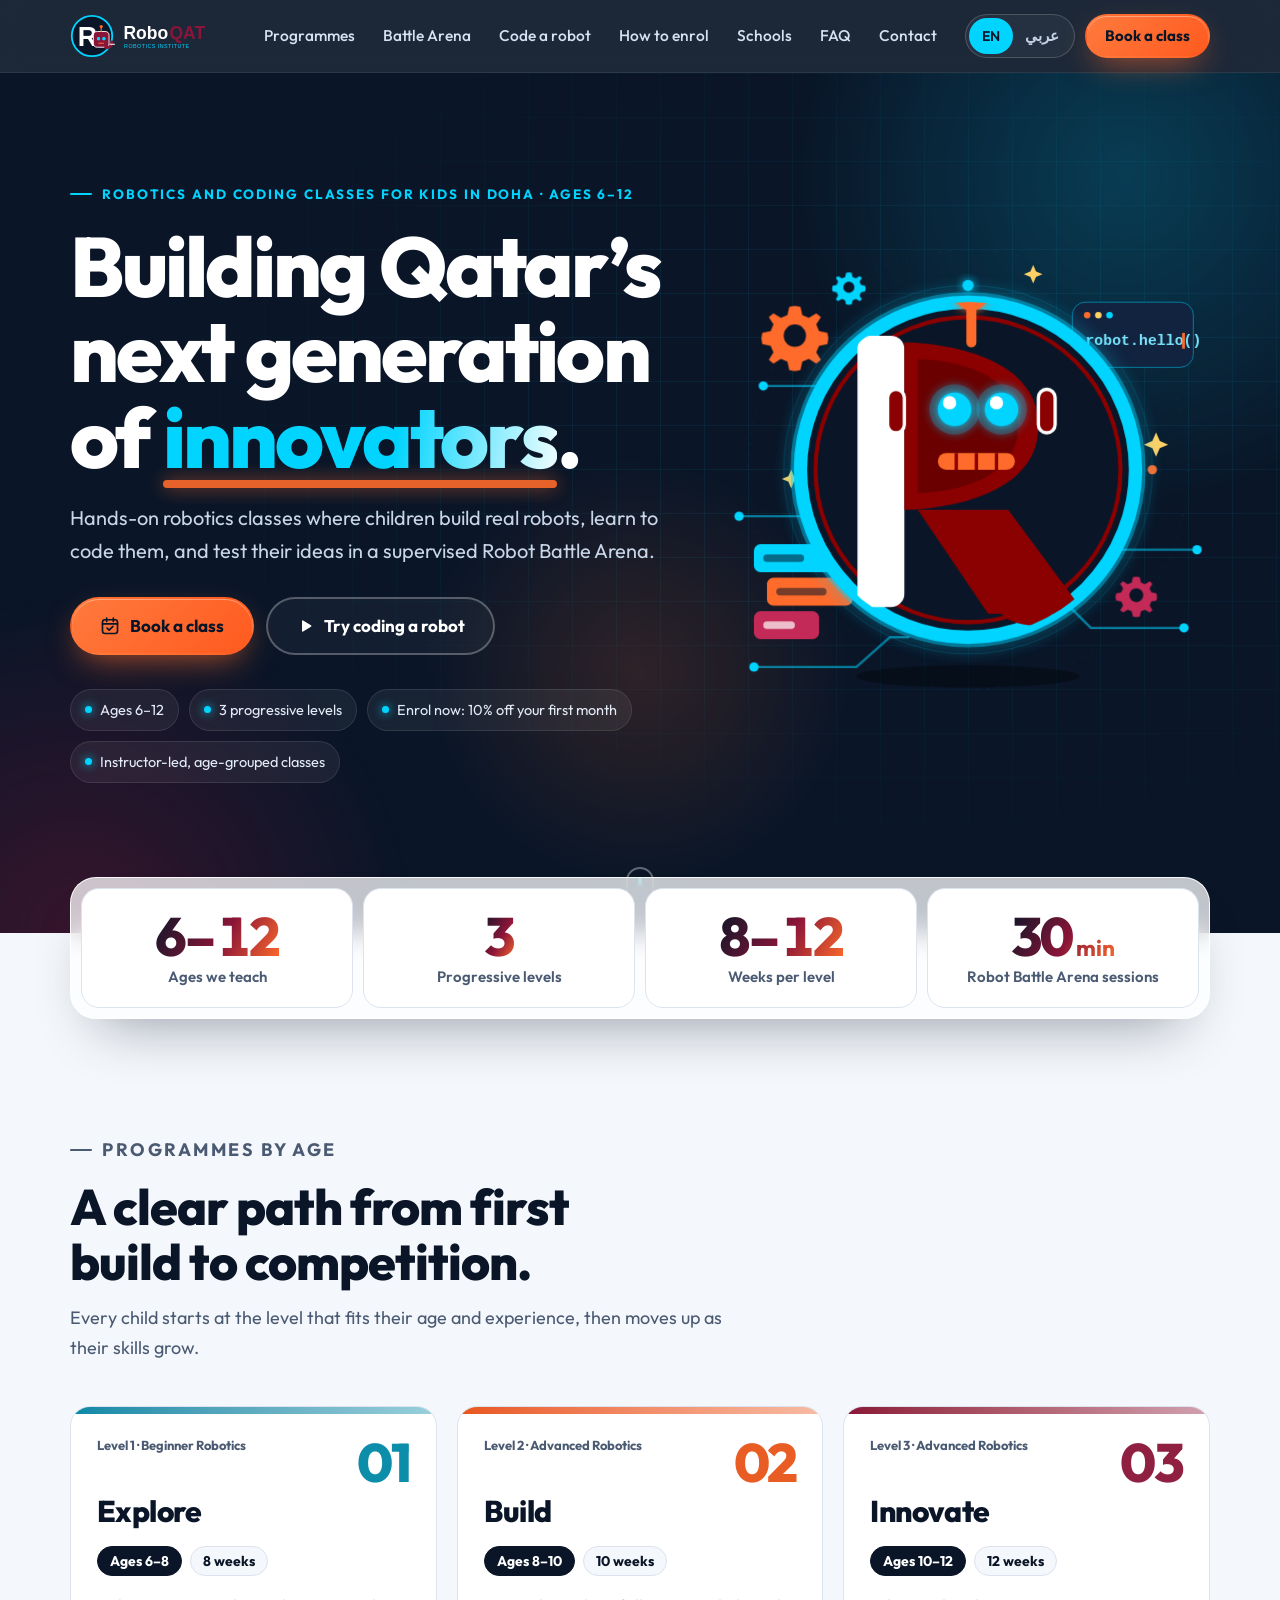
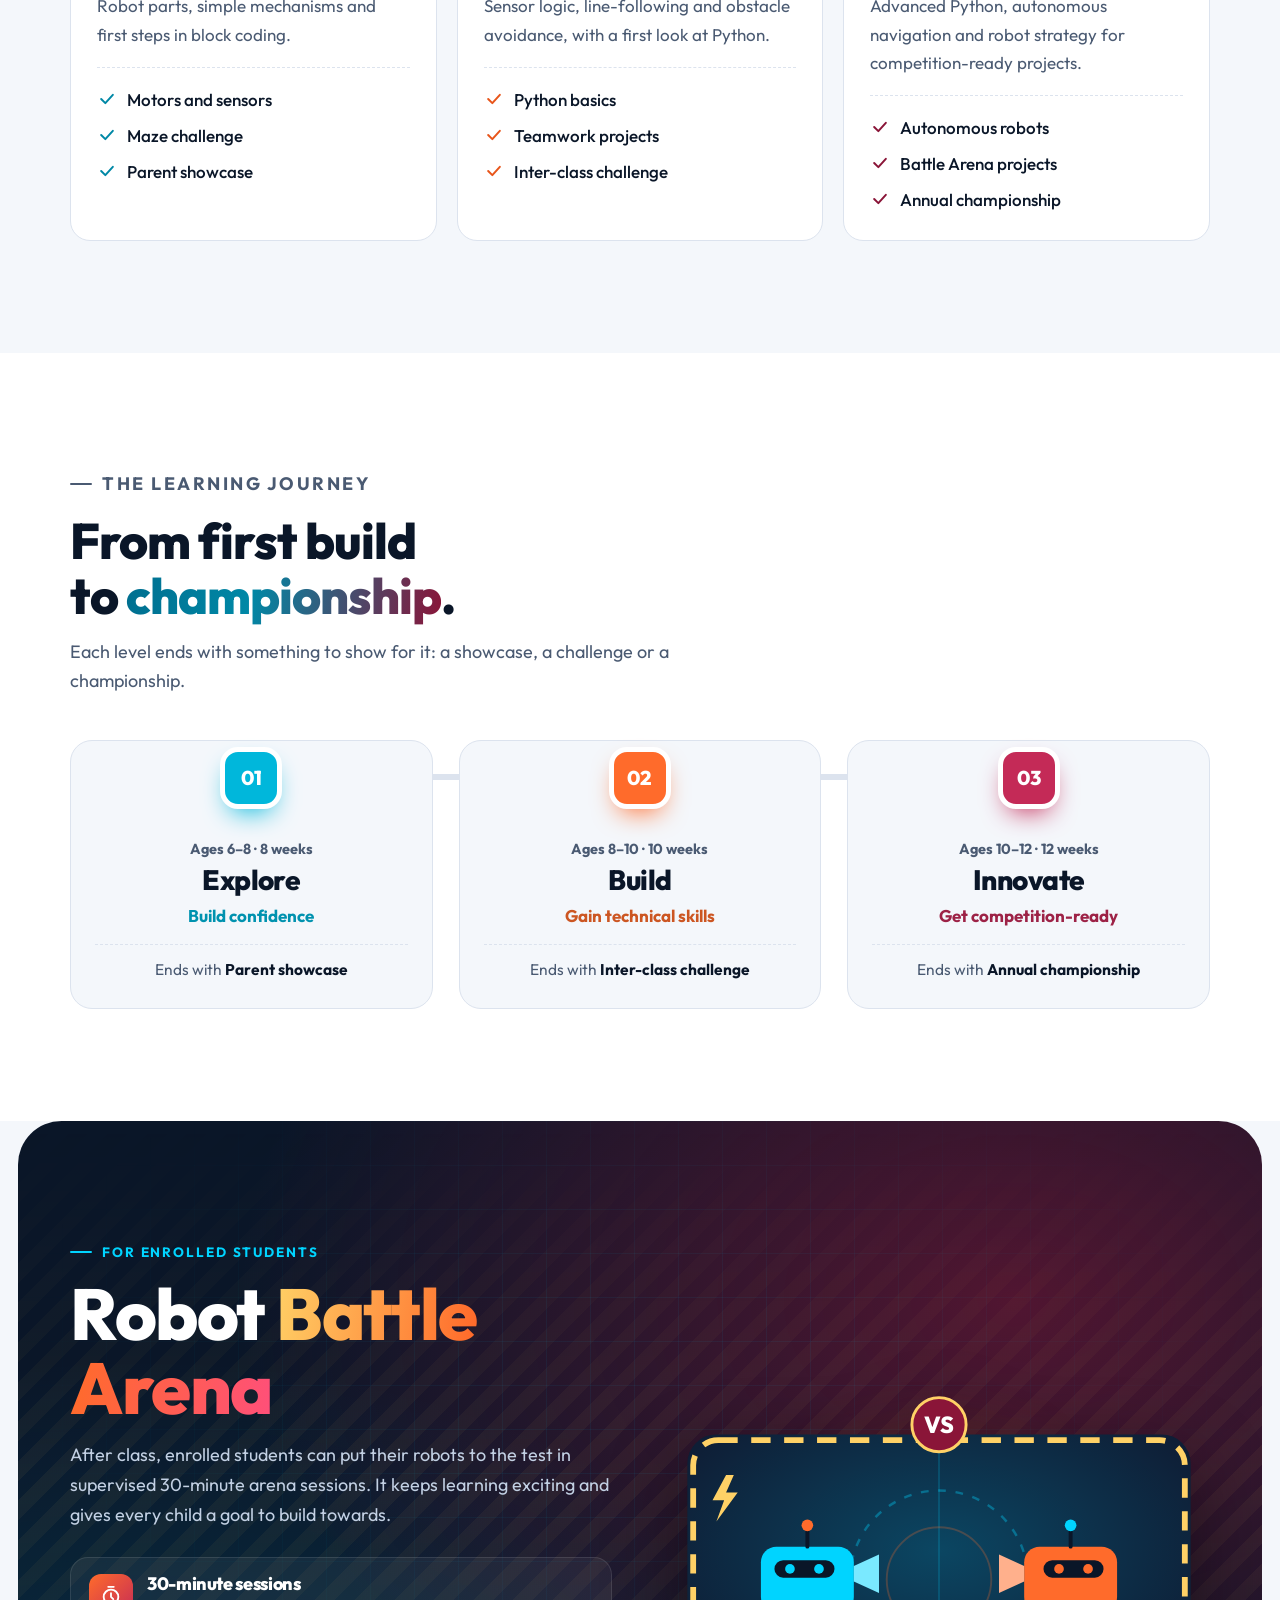
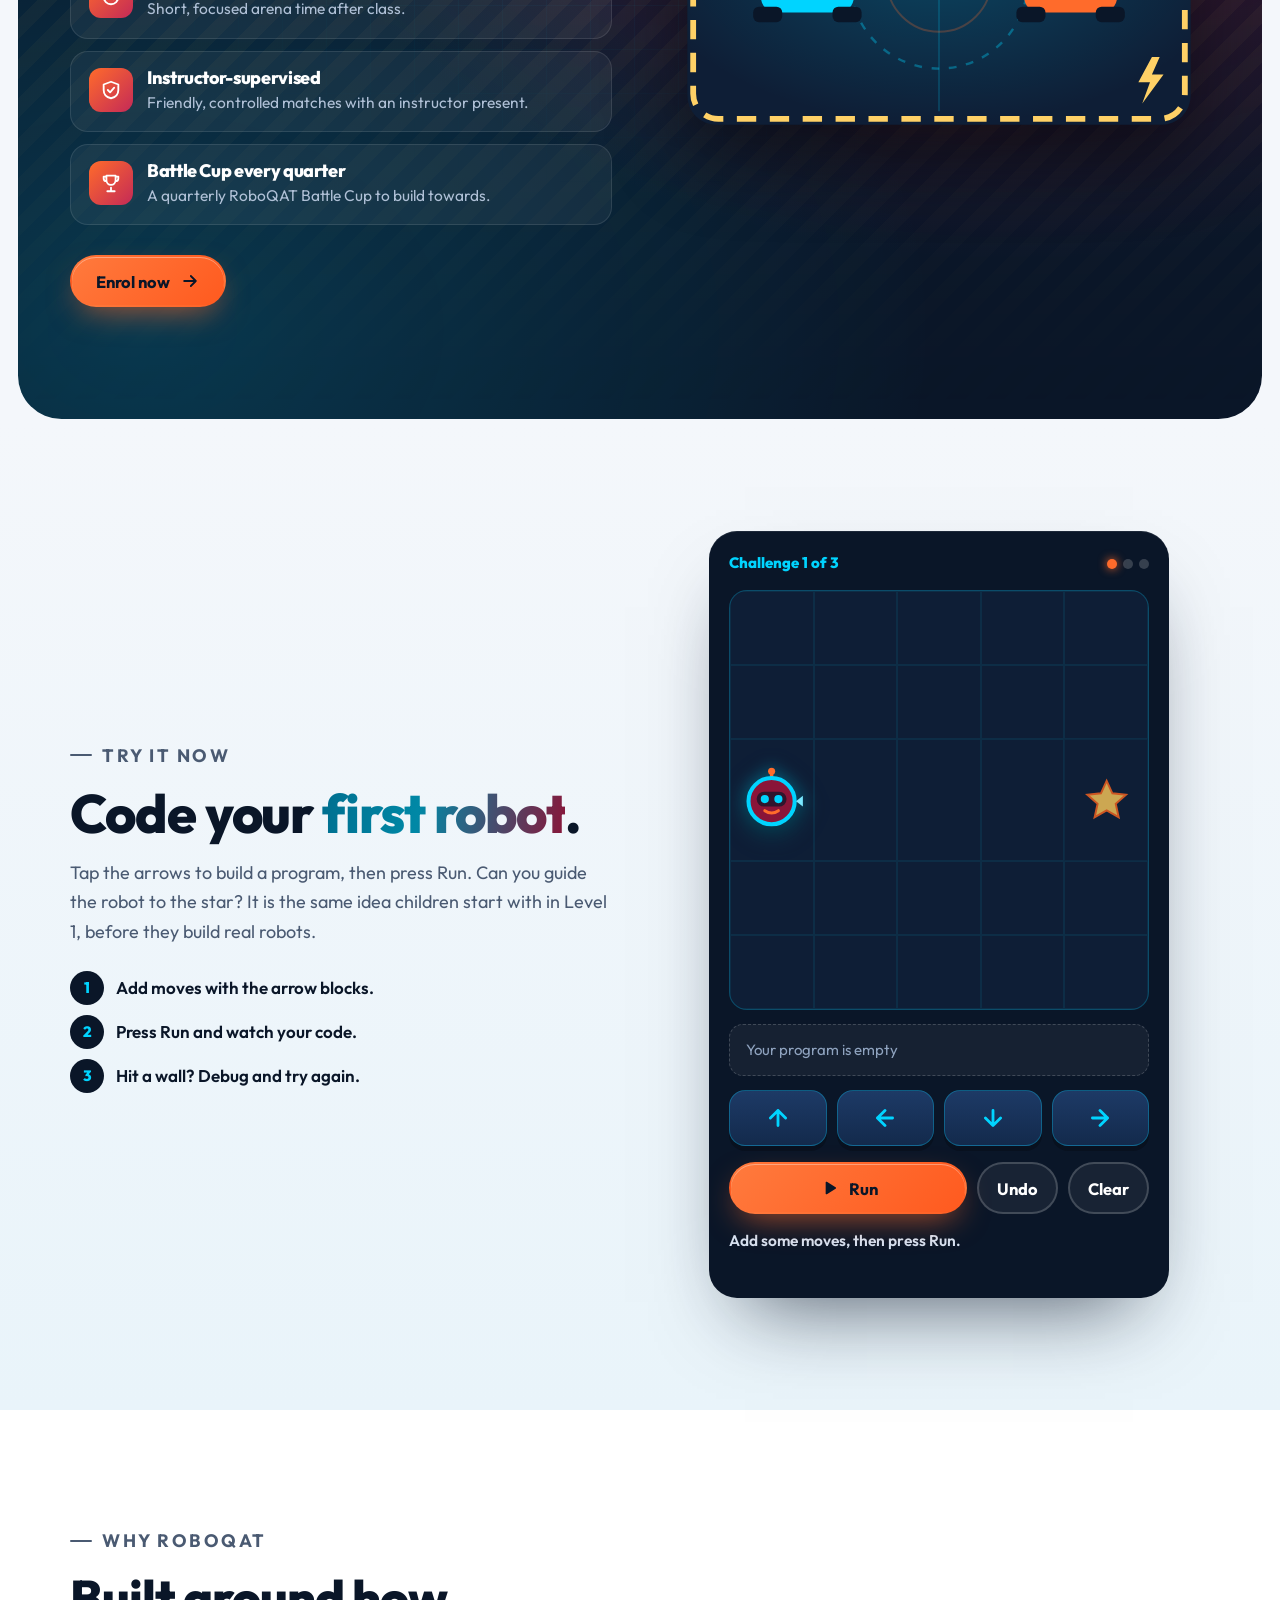
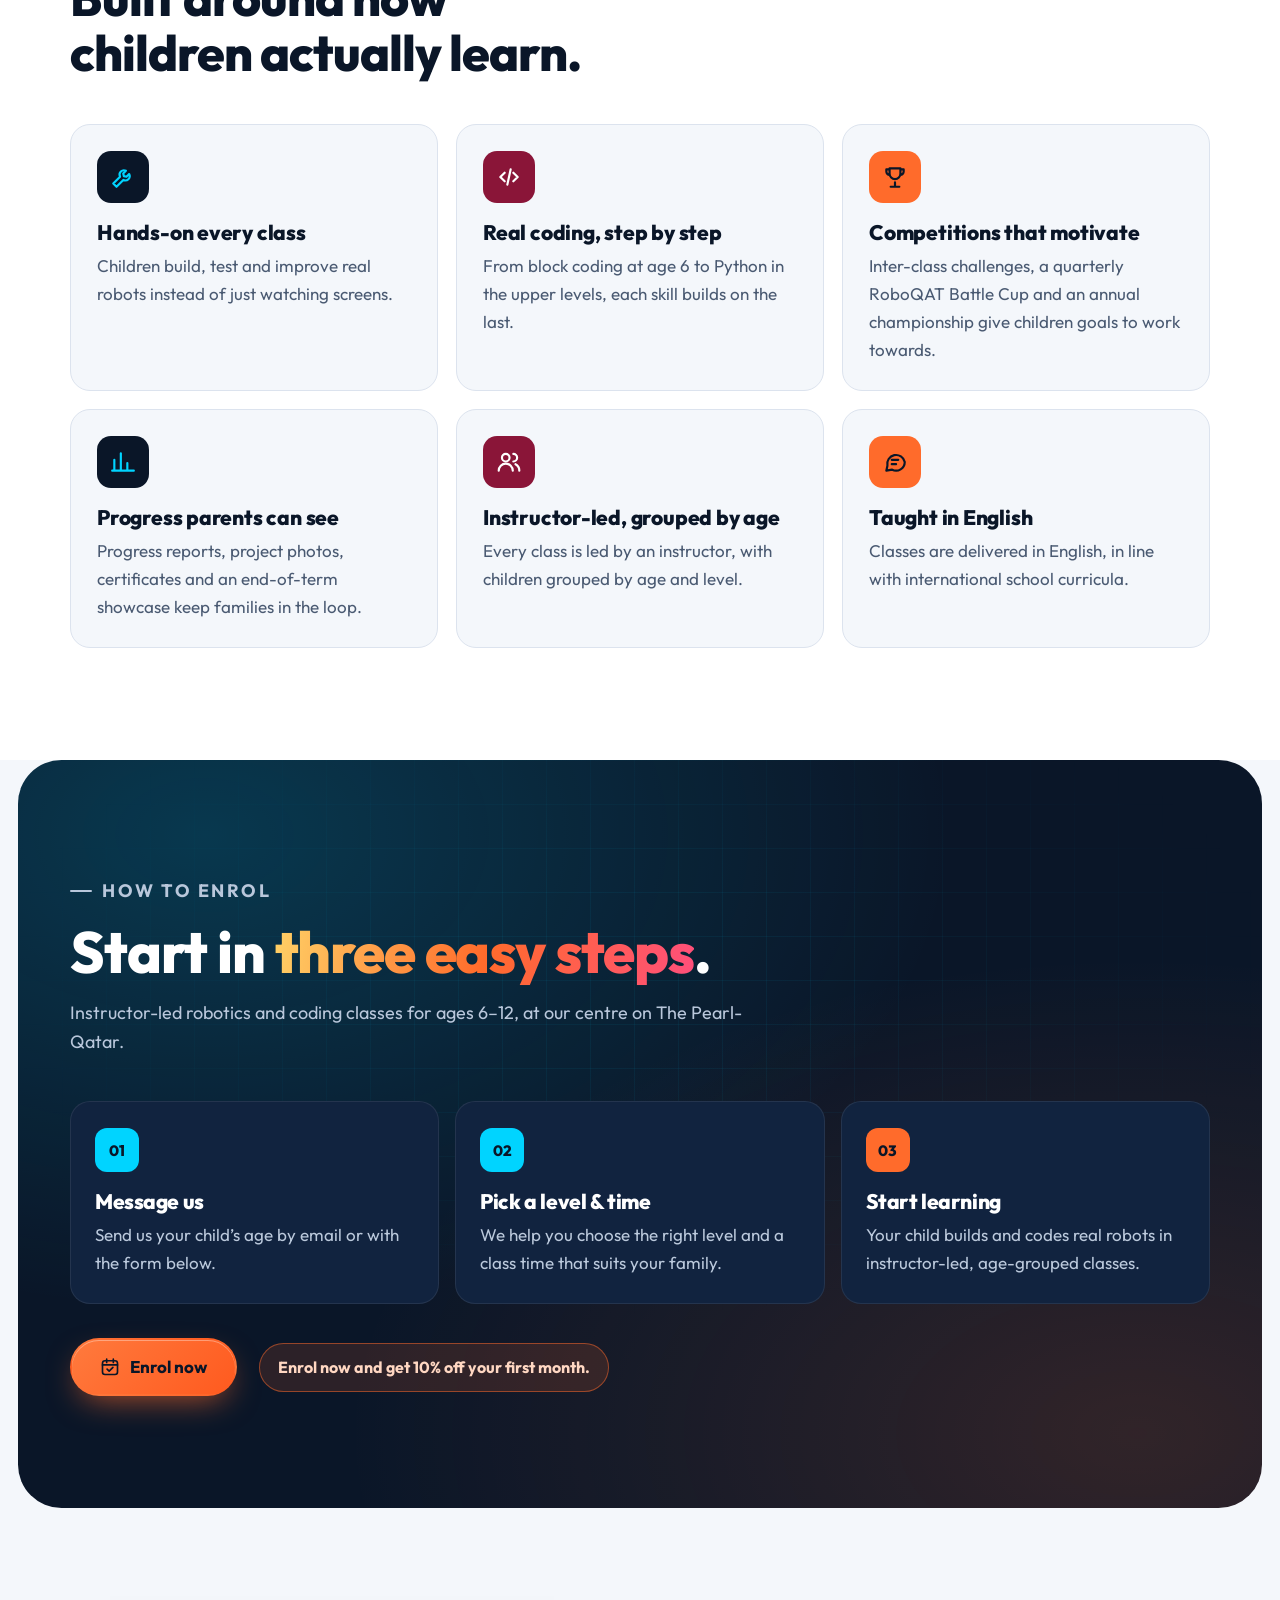
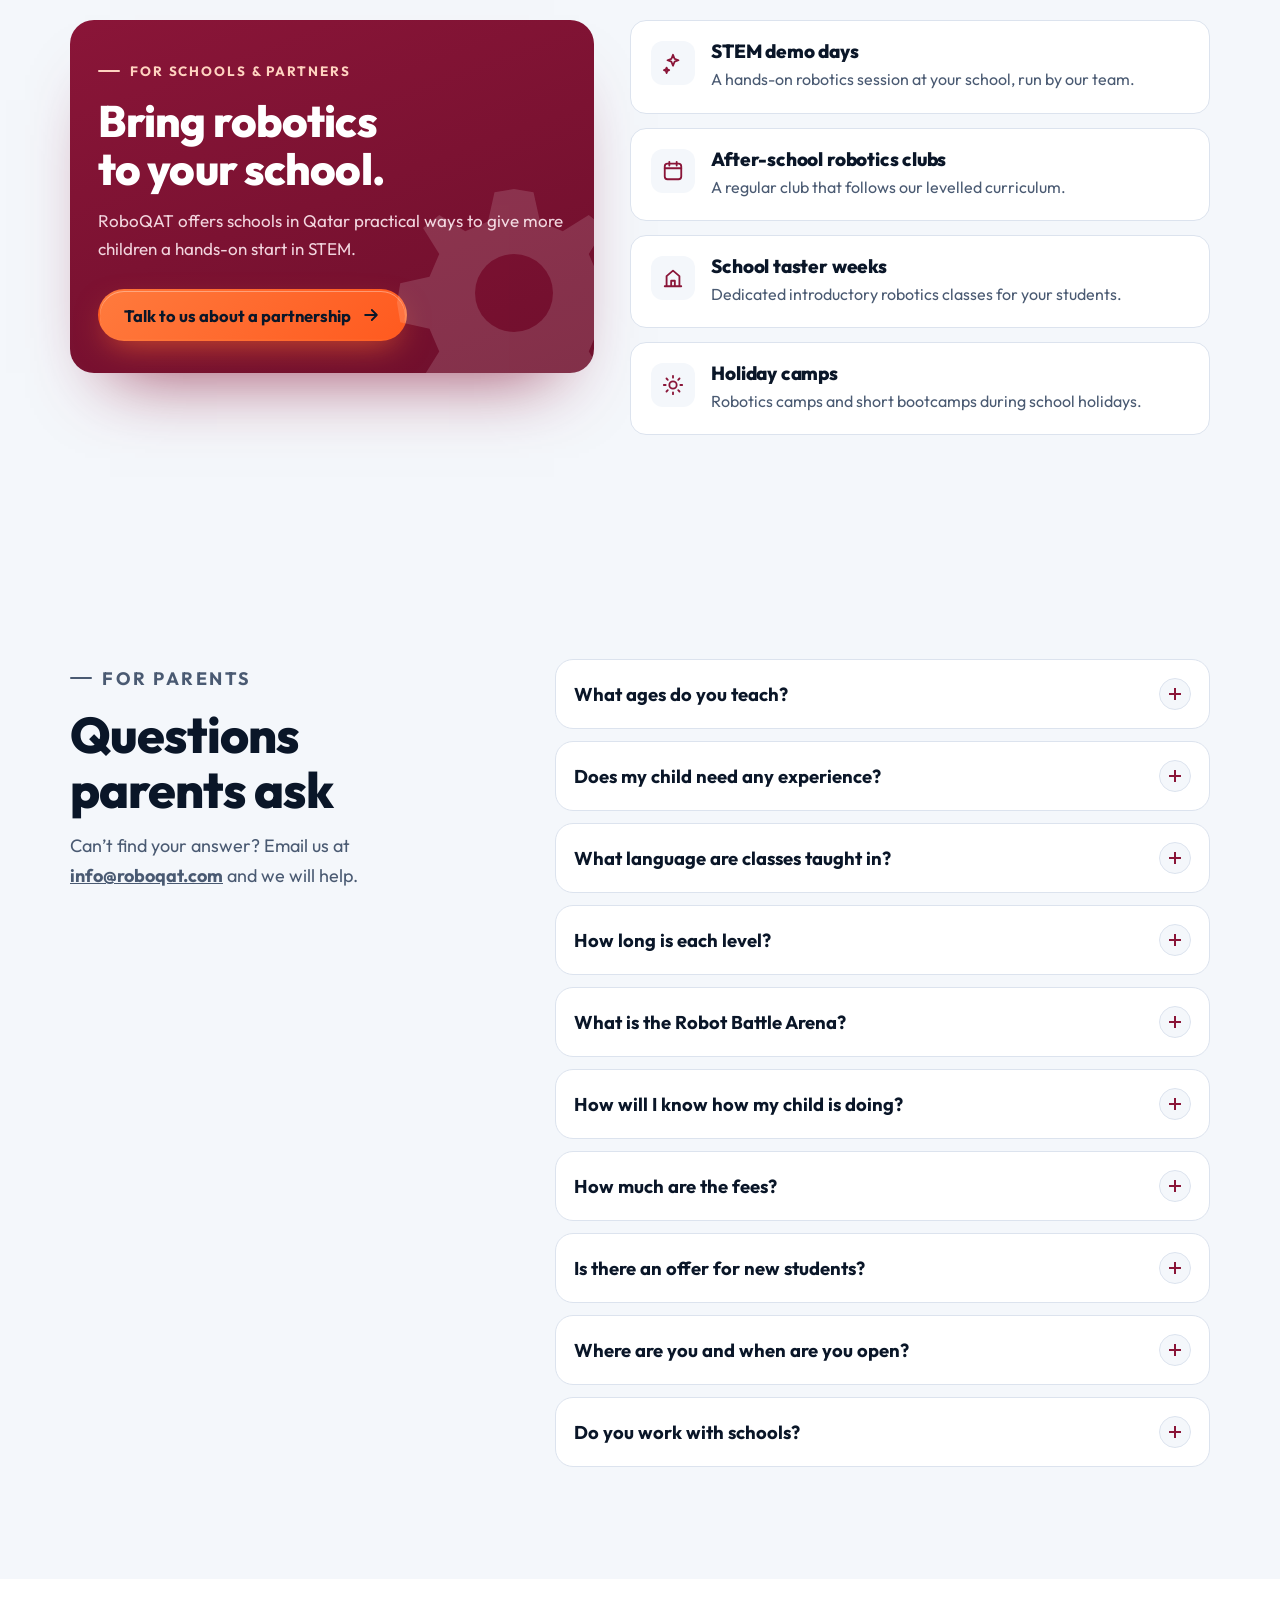
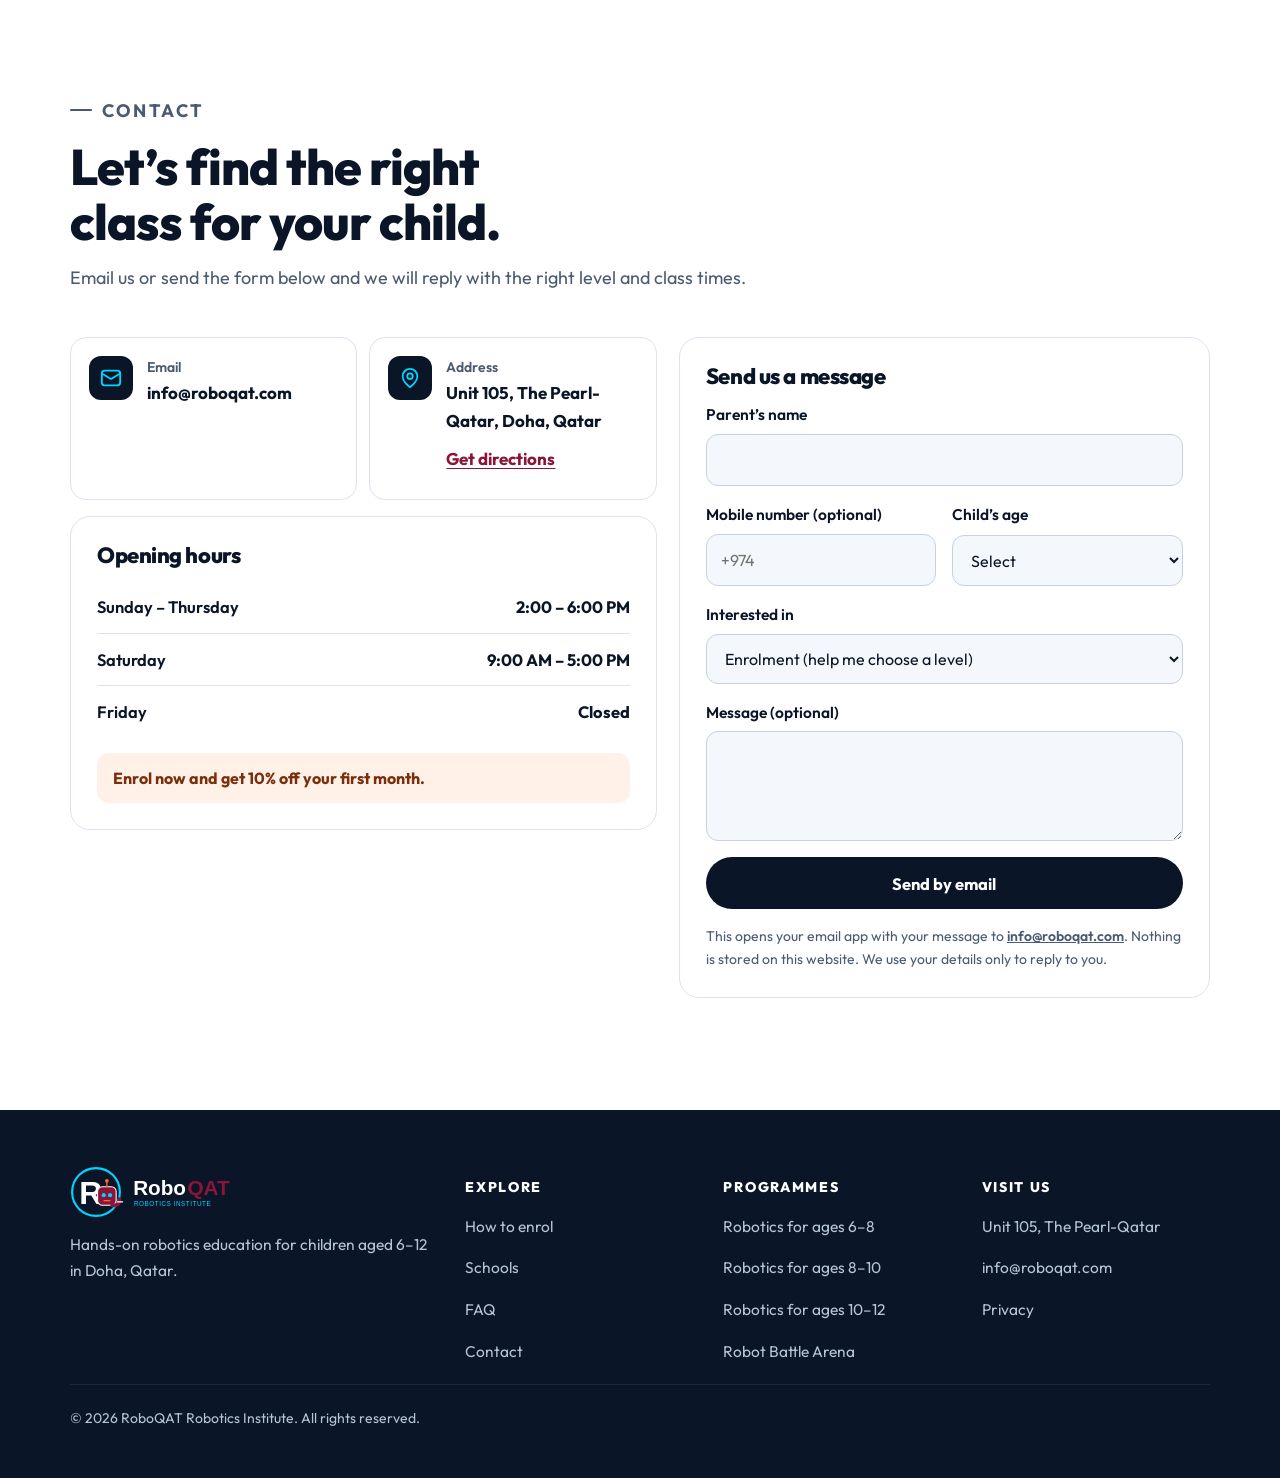
==== index.html @ 2d6e73ed "RoboQAT website" ====
<!doctype html>
<html lang="en" dir="ltr">
<head>
<meta charset="utf-8">
<meta name="viewport" content="width=device-width, initial-scale=1">
<script>document.documentElement.classList.add('js')</script>
<title>Robotics & Coding Classes for Kids in Doha, Qatar | RoboQAT</title>
<meta name="description" content="Robotics and coding classes for kids aged 6–12 at The Pearl-Qatar, Doha. Three levels from block coding to Python, plus a Robot Battle Arena. Enrol now.">
<!-- Root page: same English content as /en/; canonical points to /en/. -->
<link rel="canonical" href="https://roboqat.com/en/">
<meta property="og:type" content="website">
<meta property="og:site_name" content="RoboQAT">
<meta property="og:title" content="Robotics & Coding Classes for Kids in Doha, Qatar | RoboQAT">
<meta property="og:description" content="Hands-on robotics and coding classes for kids aged 6–12 at The Pearl-Qatar, Doha. Enrol now and get 10% off your first month.">
<meta property="og:url" content="https://roboqat.com/en/">
<meta property="og:image" content="https://roboqat.com/assets/og-image.png">
<meta property="og:image:type" content="image/png">
<meta property="og:image:width" content="1200">
<meta property="og:image:height" content="630">
<meta property="og:image:alt" content="RoboQAT robotics and coding classes for kids in Doha, Qatar">
<meta property="og:locale" content="en_QA">
<meta property="og:locale:alternate" content="ar_QA">
<meta name="twitter:card" content="summary_large_image">
<meta name="twitter:title" content="Robotics & Coding Classes for Kids in Doha, Qatar | RoboQAT">
<meta name="twitter:description" content="Hands-on robotics and coding classes for kids aged 6–12 at The Pearl-Qatar, Doha. Enrol now and get 10% off your first month.">
<meta name="twitter:image" content="https://roboqat.com/assets/og-image.png">
<meta name="twitter:image:alt" content="RoboQAT robotics and coding classes for kids in Doha, Qatar">
<meta name="theme-color" content="#0A1628">
<link rel="icon" href="assets/roboqat-logo1-icon.svg" type="image/svg+xml">
<link rel="preconnect" href="https://fonts.googleapis.com">
<link rel="preconnect" href="https://fonts.gstatic.com" crossorigin>
<link rel="stylesheet" href="https://fonts.googleapis.com/css2?family=Outfit:wght@400;700;800&display=swap">
<link rel="stylesheet" href="assets/site.css">
<script type="application/ld+json">
{
 "@context": "https://schema.org",
 "@graph": [
  {
   "@type": [
    "EducationalOrganization",
    "LocalBusiness"
   ],
   "@id": "https://roboqat.com/#organization",
   "name": "RoboQAT",
   "alternateName": "RoboQAT Robotics Institute",
   "url": "https://roboqat.com/",
   "logo": "https://roboqat.com/assets/roboqat-logo1-horizontal.svg",
   "image": "https://roboqat.com/assets/og-image.png",
   "email": "info@roboqat.com",
   "description": "Robotics and coding classes for kids aged 6–12 at The Pearl-Qatar, Doha. Three levels from block coding to Python, plus a Robot Battle Arena. Enrol now.",
   "areaServed": [
    {
     "@type": "City",
     "name": "Doha"
    },
    {
     "@type": "Country",
     "name": "Qatar"
    }
   ],
   "knowsLanguage": [
    "en",
    "ar"
   ],
   "address": {
    "@type": "PostalAddress",
    "streetAddress": "Unit 105, The Pearl-Qatar",
    "addressLocality": "Doha",
    "addressCountry": "QA"
   },
   "hasMap": "https://www.google.com/maps/search/?api=1&query=RoboQAT%2C%20The%20Pearl-Qatar%2C%20Doha",
   "openingHoursSpecification": [
    {
     "@type": "OpeningHoursSpecification",
     "dayOfWeek": [
      "Sunday",
      "Monday",
      "Tuesday",
      "Wednesday",
      "Thursday"
     ],
     "opens": "14:00",
     "closes": "18:00"
    },
    {
     "@type": "OpeningHoursSpecification",
     "dayOfWeek": "Saturday",
     "opens": "09:00",
     "closes": "17:00"
    }
   ]
  },
  {
   "@type": "WebSite",
   "@id": "https://roboqat.com/#website",
   "url": "https://roboqat.com/",
   "name": "RoboQAT",
   "publisher": {
    "@id": "https://roboqat.com/#organization"
   },
   "inLanguage": [
    "en-QA",
    "ar-QA"
   ]
  },
  {
   "@type": "WebPage",
   "@id": "https://roboqat.com/en/#webpage",
   "url": "https://roboqat.com/en/",
   "name": "Robotics & Coding Classes for Kids in Doha, Qatar | RoboQAT",
   "description": "Robotics and coding classes for kids aged 6–12 at The Pearl-Qatar, Doha. Three levels from block coding to Python, plus a Robot Battle Arena. Enrol now.",
   "inLanguage": "en-QA",
   "isPartOf": {
    "@id": "https://roboqat.com/#website"
   },
   "about": {
    "@id": "https://roboqat.com/#organization"
   }
  },
  {
   "@type": "Course",
   "@id": "https://roboqat.com/en/#level-1",
   "name": "Level 1 – Explore: Beginner Robotics (ages 6–8)",
   "description": "Robot parts, simple mechanisms and first steps in block coding.",
   "typicalAgeRange": "6-8",
   "inLanguage": "en",
   "provider": {
    "@id": "https://roboqat.com/#organization"
   }
  },
  {
   "@type": "Course",
   "@id": "https://roboqat.com/en/#level-2",
   "name": "Level 2 – Build: Advanced Robotics (ages 8–10)",
   "description": "Sensor logic, line-following and obstacle avoidance, with a first look at Python.",
   "typicalAgeRange": "8-10",
   "inLanguage": "en",
   "provider": {
    "@id": "https://roboqat.com/#organization"
   }
  },
  {
   "@type": "Course",
   "@id": "https://roboqat.com/en/#level-3",
   "name": "Level 3 – Innovate: Advanced Robotics (ages 10–12)",
   "description": "Advanced Python, autonomous navigation and robot strategy for competition-ready projects.",
   "typicalAgeRange": "10-12",
   "inLanguage": "en",
   "provider": {
    "@id": "https://roboqat.com/#organization"
   }
  },
  {
   "@type": "FAQPage",
   "@id": "https://roboqat.com/en/#faq",
   "inLanguage": "en-QA",
   "mainEntity": [
    {
     "@type": "Question",
     "name": "What ages do you teach?",
     "acceptedAnswer": {
      "@type": "Answer",
      "text": "Children aged 6 to 12. Level 1 is for ages 6–8, Level 2 for ages 8–10 and Level 3 for ages 10–12."
     }
    },
    {
     "@type": "Question",
     "name": "Does my child need any experience?",
     "acceptedAnswer": {
      "@type": "Answer",
      "text": "No. Level 1 starts from the very basics. Children with some coding or robotics experience can start at a higher level."
     }
    },
    {
     "@type": "Question",
     "name": "What language are classes taught in?",
     "acceptedAnswer": {
      "@type": "Answer",
      "text": "All classes are taught in English."
     }
    },
    {
     "@type": "Question",
     "name": "How long is each level?",
     "acceptedAnswer": {
      "@type": "Answer",
      "text": "Level 1 runs for 8 weeks, Level 2 for 10 weeks and Level 3 for 12 weeks. Each level ends with a showcase, a challenge or a championship."
     }
    },
    {
     "@type": "Question",
     "name": "What is the Robot Battle Arena?",
     "acceptedAnswer": {
      "@type": "Answer",
      "text": "A supervised after-class activity for enrolled students, in 30-minute sessions. Children test the robots they build in friendly, controlled matches."
     }
    },
    {
     "@type": "Question",
     "name": "How will I know how my child is doing?",
     "acceptedAnswer": {
      "@type": "Answer",
      "text": "You receive progress updates and photos of your child’s projects on WhatsApp, and you are invited to showcases and a parent open day every term."
     }
    },
    {
     "@type": "Question",
     "name": "How much are the fees?",
     "acceptedAnswer": {
      "@type": "Answer",
      "text": "Fees depend on the level and the package you choose. Email us at info@roboqat.com and we will send you the current options."
     }
    },
    {
     "@type": "Question",
     "name": "Is there an offer for new students?",
     "acceptedAnswer": {
      "@type": "Answer",
      "text": "Yes. Enrol now and get 10% off your first month."
     }
    },
    {
     "@type": "Question",
     "name": "Where are you and when are you open?",
     "acceptedAnswer": {
      "@type": "Answer",
      "text": "We are at Unit 105, The Pearl-Qatar, Doha, Qatar. We are open Sunday to Thursday from 2:00 to 6:00 PM and on Saturday from 9:00 AM to 5:00 PM. We are closed on Friday."
     }
    },
    {
     "@type": "Question",
     "name": "Do you work with schools?",
     "acceptedAnswer": {
      "@type": "Answer",
      "text": "Yes. We offer STEM demo days, after-school clubs, school taster weeks and holiday camps. See the schools section above, or contact us."
     }
    }
   ]
  }
 ]
}
</script>
<script src="assets/site.js" defer></script>
</head>
<body>
<a class="skip" href="#main">Skip to content</a>
<div class="progress" aria-hidden="true"><span></span></div>


<header class="site-head">
 <div class="wrap head-in">
  <a class="logo" href="#top" aria-label="RoboQAT home">
   <svg class="brand" viewBox="12 12 624 196" aria-hidden="true" style="direction:ltr"><defs><filter id="lglow"><feGaussianBlur stdDeviation="3" result="b"/><feMerge><feMergeNode in="b"/><feMergeNode in="SourceGraphic"/></feMerge></filter></defs> <circle cx="110" cy="110" r="90" fill="#0A1628" stroke="#00D4FF" stroke-width="8"/> <text x="47" y="154" font-family="Arial Black, Arial" font-weight="900" font-size="120" fill="#FFFFFF">R</text> <g transform="translate(116,72)"> <rect x="0" y="18" rx="18" ry="18" width="70" height="70" fill="#8A1538" stroke="#FFFFFF" stroke-width="4"/> <line x1="35" y1="18" x2="35" y2="0" stroke="#FF6B2B" stroke-width="5" stroke-linecap="round"/> <circle class="ant-glow" cx="35" cy="-4" r="7" fill="#FF6B2B"/> <circle class="blink" cx="23" cy="50" r="7" fill="#00D4FF" filter="url(#lglow)"/> <circle class="blink" cx="47" cy="50" r="7" fill="#00D4FF" filter="url(#lglow)"/> <rect x="22" y="68" width="26" height="5" rx="2" fill="#FF6B2B"/> <path d="M 55 88 Q 83 92 82 65" fill="none" stroke="#8A1538" stroke-width="14" stroke-linecap="round"/> <path d="M 75 75 L 94 75" stroke="#FFFFFF" stroke-width="5" stroke-linecap="round"/> </g> <text x="250" y="122" font-family="Arial, Helvetica, sans-serif" font-weight="800" font-size="78" fill="#FFFFFF">Robo</text> <text x="455" y="122" font-family="Arial, Helvetica, sans-serif" font-weight="800" font-size="78" fill="#8A1538">QAT</text> <text x="253" y="162" font-family="Arial, Helvetica, sans-serif" font-size="24" letter-spacing="2" fill="#00D4FF">ROBOTICS INSTITUTE</text></svg>
  </a>
  <nav class="nav" id="nav" aria-label="Main">
   <ul>
    <li><a href="#programmes">Programmes</a></li>
    <li><a href="#arena">Battle Arena</a></li>
    <li><a href="#play">Code a robot</a></li>
    <li><a href="#enrol">How to enrol</a></li>
    <li><a href="#schools">Schools</a></li>
    <li><a href="#faq">FAQ</a></li>
    <li><a href="#contact">Contact</a></li>
   </ul>
  </nav>
  <div class="head-tools">
   <div class="lang" aria-label="Language" role="group">
    <span lang="en" aria-current="page">EN</span>
    <a href="ar/" lang="ar" hreflang="ar">عربي</a>
   </div>
   <a class="btn btn-primary btn-sm head-cta wa" data-wa="book" href="#contact"><span>Book a class</span></a>
   <button class="menu-btn" type="button" aria-expanded="false" aria-controls="nav" aria-label="Menu"><span></span></button>
  </div>
 </div>
</header>

<main id="main">
<!-- ================= HERO ================= -->
<section class="hero" id="top">
 <div class="mesh" aria-hidden="true"><i></i><i></i><i></i></div>
 <div class="wrap hero-in">
  <div class="hero-copy">
   <p class="eyebrow k" style="--i:0">Robotics and coding classes for kids in Doha · Ages 6–12</p>
   <h1 class="kinetic"><span class="w" style="--i:1">Building</span> <span class="w" style="--i:2">Qatar’s</span> <span class="w" style="--i:3">next</span> <span class="w" style="--i:4">generation</span> <span class="w" style="--i:5">of</span> <span class="w hl" style="--i:6"><em>innovators</em></span><span class="w" style="--i:6">.</span></h1>
   <p class="lead k" style="--i:7">Hands-on robotics classes where children build real robots, learn to code them, and test their ideas in a supervised Robot Battle Arena.</p>
   <div class="ctas k" style="--i:8">
    <a class="btn btn-primary btn-lg wa shine" data-wa="book" href="#contact">
     <svg viewBox="0 0 24 24" fill="none" stroke="currentColor" stroke-width="2" stroke-linecap="round" stroke-linejoin="round" aria-hidden="true"><rect x="3" y="4.5" width="18" height="16.5" rx="3"/><path d="M3 9.5h18M8 2.5v4M16 2.5v4M8.5 14.5l2.5 2.5 4.5-4.5"/></svg>
     <span>Book a class</span>
    </a>
    <a class="btn btn-ghost btn-lg" href="#play"><svg viewBox="0 0 24 24" fill="currentColor" aria-hidden="true"><path d="M8 5.5v13a1 1 0 0 0 1.5.9l10.4-6.5a1 1 0 0 0 0-1.8L9.5 4.6A1 1 0 0 0 8 5.5z"/></svg><span>Try coding a robot</span></a>
   </div>
   <ul class="chips k" style="--i:9">
    <li>Ages 6–12</li>
    <li>3 progressive levels</li>
    <li>Enrol now: 10% off your first month</li>
    <li>Instructor-led, age-grouped classes</li>
   </ul>
  </div>
  <div class="hero-art" id="hero-art">
   <svg viewBox="0 0 520 520" role="img" aria-label="The RoboQAT logo robot, animated, surrounded by gears, code blocks and circuit lines">
    <defs>
     <clipPath id="hcc"><circle cx="110" cy="110" r="100"/></clipPath>
     <filter id="hlglow" x="-80%" y="-80%" width="260%" height="260%"><feGaussianBlur stdDeviation="3" result="b"/><feMerge><feMergeNode in="b"/><feMergeNode in="SourceGraphic"/></feMerge></filter>
     <filter id="hglow" x="-60%" y="-60%" width="220%" height="220%"><feGaussianBlur stdDeviation="5" result="b"/><feMerge><feMergeNode in="b"/><feMergeNode in="SourceGraphic"/></feMerge></filter>
    </defs>
    <!-- layer 1: rings + circuit traces -->
    <g class="layer" style="--d:-10">
     <circle cx="260" cy="250" r="236" fill="none" stroke="#00D4FF" stroke-opacity=".12" stroke-dasharray="2 10"/>
     <circle cx="260" cy="250" r="198" fill="none" stroke="#00D4FF" stroke-opacity=".18"/>
     <g class="orbit"><circle cx="260" cy="52" r="6" fill="#00D4FF" filter="url(#hglow)"/><circle cx="458" cy="250" r="5" fill="#FF6B2B"/><circle cx="90" cy="350" r="4" fill="#FFD166"/></g>
     <g class="traces" fill="none" stroke="#00D4FF" stroke-width="2.5" stroke-linecap="round" stroke-linejoin="round" stroke-opacity=".55">
      <path pathLength="1" d="M14 300H112L152 262H184"/>
      <path pathLength="1" d="M506 336H414L376 298H338"/>
      <path pathLength="1" d="M40 160H118L150 192"/>
      <path pathLength="1" d="M492 420H392L356 384"/>
      <path pathLength="1" d="M30 462H140L176 430H196"/>
     </g>
     <g class="pulses" fill="none" stroke="#7AE9FF" stroke-width="3.5" stroke-linecap="round">
      <path pathLength="1" d="M14 300H112L152 262H184"/>
      <path pathLength="1" d="M506 336H414L376 298H338"/>
      <path pathLength="1" d="M30 462H140L176 430H196"/>
     </g>
     <g fill="#00D4FF"><circle cx="14" cy="300" r="5"/><circle cx="506" cy="336" r="5"/><circle cx="40" cy="160" r="5"/><circle cx="492" cy="420" r="5"/><circle cx="30" cy="462" r="5"/></g>
    </g>
    <!-- layer 2: floating props -->
    <g class="layer" style="--d:14">
     <g transform="translate(34 66)"><g class="spin"><path d="M40 8l6 1 2 9 7 3 8-5 5 4-5 8 3 7 9 2 1 6-1 6-9 2-3 7 5 8-5 4-8-5-7 3-2 9-6 1-6-1-2-9-7-3-8 5-5-4 5-8-3-7-9-2-1-6 1-6 9-2 3-7-5-8 5-4 8 5 7-3 2-9z" fill="#FF6B2B"/><circle cx="40" cy="40" r="12" fill="#0A1628"/></g></g>
     <g transform="translate(112 34) scale(.5)"><g class="spin rev"><path d="M40 8l6 1 2 9 7 3 8-5 5 4-5 8 3 7 9 2 1 6-1 6-9 2-3 7 5 8-5 4-8-5-7 3-2 9-6 1-6-1-2-9-7-3-8 5-5-4 5-8-3-7-9-2-1-6 1-6 9-2 3-7-5-8 5-4 8 5 7-3 2-9z" fill="#00D4FF"/><circle cx="40" cy="40" r="12" fill="#0A1628"/></g></g>
     <g transform="translate(372 70)"><g class="float-2">
      <rect width="130" height="70" rx="14" fill="#11233F" stroke="#00D4FF" stroke-opacity=".55"/>
      <circle cx="16" cy="14" r="3.5" fill="#FF6B2B"/><circle cx="28" cy="14" r="3.5" fill="#FFD166"/><circle cx="40" cy="14" r="3.5" fill="#00D4FF"/>
      <text x="14" y="46" font-family="ui-monospace,Consolas,monospace" font-size="16" font-weight="700" fill="#7AE9FF" direction="ltr">robot.hello()</text>
      <rect class="caret" x="118" y="33" width="3" height="17" fill="#FF6B2B"/>
     </g></g>
     <g transform="translate(30 330)"><g class="float-3">
      <rect width="92" height="30" rx="7" fill="#00D4FF"/><rect x="14" y="36" width="92" height="30" rx="7" fill="#FF6B2B"/><rect x="0" y="72" width="70" height="30" rx="7" fill="#C42A57"/>
      <rect x="10" y="11" width="44" height="8" rx="4" fill="#0A1628" opacity=".55"/><rect x="24" y="47" width="54" height="8" rx="4" fill="#0A1628" opacity=".55"/><rect x="10" y="83" width="34" height="8" rx="4" fill="#fff" opacity=".7"/>
     </g></g>
     <g transform="translate(416 360) scale(.62)"><g class="spin"><path d="M40 8l6 1 2 9 7 3 8-5 5 4-5 8 3 7 9 2 1 6-1 6-9 2-3 7 5 8-5 4-8-5-7 3-2 9-6 1-6-1-2-9-7-3-8 5-5-4 5-8-3-7-9-2-1-6 1-6 9-2 3-7-5-8 5-4 8 5 7-3 2-9z" fill="#C42A57"/><circle cx="40" cy="40" r="12" fill="#0A1628"/></g></g>
     <g fill="#FFD166"><path class="twinkle" d="M462 210l4 9 9 4-9 4-4 9-4-9-9-4 9-4z"/><path class="twinkle t2" d="M70 250l3 7 7 3-7 3-3 7-3-7-7-3 7-3z"/><path class="twinkle t3" d="M330 30l3 7 7 3-7 3-3 7-3-7-7-3 7-3z"/></g>
    </g>
    <!-- layer 3: the official RoboQAT logo robot (shapes and colours from roboqat-logo1-icon.svg, scaled 1.8x) -->
    <g class="layer" style="--d:24">
     <ellipse class="shadow" cx="260" cy="472" rx="120" ry="12" fill="#000" opacity=".35"/>
     <g class="bot">
      <g transform="translate(62 52) scale(1.8)">
       <circle class="ring-glow" cx="110" cy="110" r="104" fill="none" stroke="#00D4FF" stroke-width="4" opacity=".5" filter="url(#hglow)"/>
       <circle cx="110" cy="110" r="100" fill="#0A1628" stroke="#00D4FF" stroke-width="8"/>
       <circle cx="110" cy="110" r="91" fill="none" stroke="#8B0000" stroke-width="2.5"/>
       <g clip-path="url(#hcc)">
        <rect x="44" y="30" width="28" height="162" rx="8" fill="#fff"/>
        <path d="M72 34L72 134C72 134 152 134 152 84C152 34 72 34 72 34Z" fill="#8B0000"/>
        <path d="M80 44L80 124C80 124 140 124 140 84C140 44 80 44 80 44Z" fill="#6B0000"/>
        <g class="ant-bob">
         <line x1="112" y1="34" x2="112" y2="10" stroke="#FF6B2B" stroke-width="6" stroke-linecap="round"/>
         <circle class="ant-glow" cx="112" cy="5" r="10" fill="#FF6B2B" filter="url(#hlglow)"/>
         <circle cx="112" cy="5" r="4" fill="#CC3300"/>
        </g>
        <circle class="eye-halo" cx="102" cy="74" r="15" fill="#00D4FF" opacity=".35" filter="url(#hlglow)"/>
        <circle class="eye-halo" cx="130" cy="74" r="15" fill="#00D4FF" opacity=".35" filter="url(#hlglow)"/>
        <g class="eyes">
         <circle cx="102" cy="74" r="10" fill="#00D4FF" filter="url(#hlglow)"/>
         <circle cx="130" cy="74" r="10" fill="#00D4FF" filter="url(#hlglow)"/>
         <g class="pupils"><circle cx="99" cy="70" r="4" fill="#fff"/><circle cx="127" cy="70" r="4" fill="#fff"/></g>
        </g>
        <rect x="92" y="100" rx="5" ry="5" width="46" height="10" fill="#FF6B2B"/>
        <g stroke="#8B0000" stroke-width="2"><line x1="103" y1="100" x2="103" y2="110"/><line x1="115" y1="100" x2="115" y2="110"/><line x1="127" y1="100" x2="127" y2="110"/></g>
        <rect x="62" y="62" rx="5" ry="5" width="10" height="26" fill="#8B0000" stroke="#fff" stroke-width="2"/>
        <rect x="152" y="62" rx="5" ry="5" width="10" height="26" fill="#8B0000" stroke="#fff" stroke-width="2"/>
        <polygon points="80,134 134,134 180,196 122,196" fill="#8B0000"/>
        <ellipse cx="151" cy="193" rx="22" ry="10" fill="#8B0000"/>
       </g>
      </g>
     </g>
    </g>
   </svg>
  </div>
 </div>
 <a class="scroll-cue" href="#glance" aria-label="Scroll to learn more"><span></span></a>
</section>

<!-- ================= AT A GLANCE ================= -->
<section class="glance" id="glance" aria-label="RoboQAT at a glance">
 <div class="wrap">
  <ul class="stats" data-stagger>
   <li data-reveal><span class="stat-num" dir="ltr"><span>6–</span><span class="count" data-from="6" data-to="12">12</span></span><span class="stat-lbl">Ages we teach</span></li>
   <li data-reveal><span class="stat-num"><span class="count" data-to="3">3</span></span><span class="stat-lbl">Progressive levels</span></li>
   <li data-reveal><span class="stat-num" dir="ltr"><span>8–</span><span class="count" data-from="8" data-to="12">12</span></span><span class="stat-lbl">Weeks per level</span></li>
   <li data-reveal><span class="stat-num"><span class="count" data-to="30">30</span><small>min</small></span><span class="stat-lbl">Robot Battle Arena sessions</span></li>
  </ul>
 </div>
</section>

<!-- ================= PROGRAMMES ================= -->
<section class="sec" id="programmes" aria-labelledby="prog-h">
 <div class="wrap">
  <div class="sec-head" data-reveal>
   <p class="eyebrow">Programmes by age</p>
   <h2 id="prog-h">A clear path from first build to competition.</h2>
   <p>Every child starts at the level that fits their age and experience, then moves up as their skills grow.</p>
  </div>
  <div class="levels" data-stagger>
   <article class="level spot" id="level-1" style="--c:#0088A6" data-reveal>
    <div class="top"><span class="tag">Level 1 · Beginner Robotics</span><span class="num" aria-hidden="true">01</span></div>
    <h3>Explore</h3>
    <div class="age"><span class="pill strong">Ages 6–8</span><span class="pill">8 weeks</span></div>
    <p>Robot parts, simple mechanisms and first steps in block coding.</p>
    <ul>
     <li><svg viewBox="0 0 24 24" fill="none" stroke="currentColor" stroke-width="2.4" stroke-linecap="round" stroke-linejoin="round" aria-hidden="true"><path d="M5 12l5 5 9-10"/></svg><span>Motors and sensors</span></li>
     <li><svg viewBox="0 0 24 24" fill="none" stroke="currentColor" stroke-width="2.4" stroke-linecap="round" stroke-linejoin="round" aria-hidden="true"><path d="M5 12l5 5 9-10"/></svg><span>Maze challenge</span></li>
     <li><svg viewBox="0 0 24 24" fill="none" stroke="currentColor" stroke-width="2.4" stroke-linecap="round" stroke-linejoin="round" aria-hidden="true"><path d="M5 12l5 5 9-10"/></svg><span>Parent showcase</span></li>
    </ul>
   </article>
   <article class="level spot" id="level-2" style="--c:#E8551A" data-reveal>
    <div class="top"><span class="tag">Level 2 · Advanced Robotics</span><span class="num" aria-hidden="true">02</span></div>
    <h3>Build</h3>
    <div class="age"><span class="pill strong">Ages 8–10</span><span class="pill">10 weeks</span></div>
    <p>Sensor logic, line-following and obstacle avoidance, with a first look at Python.</p>
    <ul>
     <li><svg viewBox="0 0 24 24" fill="none" stroke="currentColor" stroke-width="2.4" stroke-linecap="round" stroke-linejoin="round" aria-hidden="true"><path d="M5 12l5 5 9-10"/></svg><span>Python basics</span></li>
     <li><svg viewBox="0 0 24 24" fill="none" stroke="currentColor" stroke-width="2.4" stroke-linecap="round" stroke-linejoin="round" aria-hidden="true"><path d="M5 12l5 5 9-10"/></svg><span>Teamwork projects</span></li>
     <li><svg viewBox="0 0 24 24" fill="none" stroke="currentColor" stroke-width="2.4" stroke-linecap="round" stroke-linejoin="round" aria-hidden="true"><path d="M5 12l5 5 9-10"/></svg><span>Inter-class challenge</span></li>
    </ul>
   </article>
   <article class="level spot" id="level-3" style="--c:#8A1538" data-reveal>
    <div class="top"><span class="tag">Level 3 · Advanced Robotics</span><span class="num" aria-hidden="true">03</span></div>
    <h3>Innovate</h3>
    <div class="age"><span class="pill strong">Ages 10–12</span><span class="pill">12 weeks</span></div>
    <p>Advanced Python, autonomous navigation and robot strategy for competition-ready projects.</p>
    <ul>
     <li><svg viewBox="0 0 24 24" fill="none" stroke="currentColor" stroke-width="2.4" stroke-linecap="round" stroke-linejoin="round" aria-hidden="true"><path d="M5 12l5 5 9-10"/></svg><span>Autonomous robots</span></li>
     <li><svg viewBox="0 0 24 24" fill="none" stroke="currentColor" stroke-width="2.4" stroke-linecap="round" stroke-linejoin="round" aria-hidden="true"><path d="M5 12l5 5 9-10"/></svg><span>Battle Arena projects</span></li>
     <li><svg viewBox="0 0 24 24" fill="none" stroke="currentColor" stroke-width="2.4" stroke-linecap="round" stroke-linejoin="round" aria-hidden="true"><path d="M5 12l5 5 9-10"/></svg><span>Annual championship</span></li>
    </ul>
   </article>
  </div>
 </div>
</section>

<!-- ================= JOURNEY ================= -->
<section class="sec white journey-sec" id="journey" aria-labelledby="jour-h">
 <div class="wrap">
  <div class="sec-head" data-reveal>
   <p class="eyebrow">The learning journey</p>
   <h2 id="jour-h">From first build to <span class="grad">championship</span>.</h2>
   <p>Each level ends with something to show for it: a showcase, a challenge or a championship.</p>
  </div>
  <div class="journey" id="journey-track">
   <div class="track" aria-hidden="true"><span class="fill"></span><span class="bot-dot"></span></div>
   <ol class="stops" data-stagger>
    <li class="stop" style="--c:#00B7DB" data-reveal>
     <span class="node" aria-hidden="true">01</span>
     <p class="stop-age">Ages 6–8 · 8 weeks</p>
     <h3>Explore</h3>
     <p class="goal">Build confidence</p>
     <p class="ends"><span>Ends with</span> <b>Parent showcase</b></p>
    </li>
    <li class="stop" style="--c:#FF6B2B" data-reveal>
     <span class="node" aria-hidden="true">02</span>
     <p class="stop-age">Ages 8–10 · 10 weeks</p>
     <h3>Build</h3>
     <p class="goal">Gain technical skills</p>
     <p class="ends"><span>Ends with</span> <b>Inter-class challenge</b></p>
    </li>
    <li class="stop" style="--c:#C42A57" data-reveal>
     <span class="node" aria-hidden="true">03</span>
     <p class="stop-age">Ages 10–12 · 12 weeks</p>
     <h3>Innovate</h3>
     <p class="goal">Get competition-ready</p>
     <p class="ends"><span>Ends with</span> <b>Annual championship</b></p>
    </li>
   </ol>
  </div>
 </div>
</section>

<!-- ================= ARENA ================= -->
<section class="sec dark arena-sec" id="arena" aria-labelledby="arena-h">
 <div class="arena-bg" aria-hidden="true"></div>
 <div class="wrap arena-in">
  <div data-reveal>
   <p class="eyebrow">For enrolled students</p>
   <h2 id="arena-h" class="arena-title">Robot <span class="grad-hot">Battle Arena</span></h2>
   <p class="arena-lead">After class, enrolled students can put their robots to the test in supervised 30-minute arena sessions. It keeps learning exciting and gives every child a goal to build towards.</p>
   <ul class="arena-feats" data-stagger>
    <li data-reveal><span class="af-ic" aria-hidden="true"><svg viewBox="0 0 24 24" fill="none" stroke="currentColor" stroke-width="2" stroke-linecap="round" stroke-linejoin="round"><circle cx="12" cy="13" r="8"/><path d="M12 9v4l2.5 2.5M9 2h6"/></svg></span><div><h3>30-minute sessions</h3><p>Short, focused arena time after class.</p></div></li>
    <li data-reveal><span class="af-ic" aria-hidden="true"><svg viewBox="0 0 24 24" fill="none" stroke="currentColor" stroke-width="2" stroke-linecap="round" stroke-linejoin="round"><path d="M12 3l8 3v6c0 5-3.5 8-8 9-4.5-1-8-4-8-9V6z"/><path d="M8.5 12l2.5 2.5 4.5-5"/></svg></span><div><h3>Instructor-supervised</h3><p>Friendly, controlled matches with an instructor present.</p></div></li>
    <li data-reveal><span class="af-ic" aria-hidden="true"><svg viewBox="0 0 24 24" fill="none" stroke="currentColor" stroke-width="2" stroke-linecap="round" stroke-linejoin="round"><path d="M8 21h8M12 17v4M7 4h10v5a5 5 0 0 1-10 0zM17 5h3v2a3 3 0 0 1-3 3M7 5H4v2a3 3 0 0 0 3 3"/></svg></span><div><h3>Battle Cup every quarter</h3><p>A quarterly RoboQAT Battle Cup to build towards.</p></div></li>
   </ul>
   <a class="btn btn-primary wa shine" data-wa="book" href="#contact"><span>Enrol now</span><svg class="flip" viewBox="0 0 24 24" fill="none" stroke="currentColor" stroke-width="2.2" stroke-linecap="round" stroke-linejoin="round" aria-hidden="true"><path d="M5 12h14M13 6l6 6-6 6"/></svg></a>
  </div>
  <div class="arena-stage" data-reveal>
   <svg viewBox="0 0 560 380" aria-hidden="true">
    <defs>
     <radialGradient id="aspot" cx="50%" cy="40%" r="60%"><stop offset="0" stop-color="#00D4FF" stop-opacity=".22"/><stop offset="1" stop-color="#00D4FF" stop-opacity="0"/></radialGradient>
     <filter id="aglow" x="-60%" y="-60%" width="220%" height="220%"><feGaussianBlur stdDeviation="4" result="b"/><feMerge><feMergeNode in="b"/><feMergeNode in="SourceGraphic"/></feMerge></filter>
    </defs>
    <rect x="20" y="50" width="520" height="300" rx="30" fill="#0E1E36"/>
    <rect x="20" y="50" width="520" height="300" rx="30" fill="url(#aspot)"/>
    <rect class="hazard" x="26" y="56" width="508" height="288" rx="26" fill="none" stroke="#FFD166" stroke-width="6" stroke-dasharray="20 14"/>
    <line x1="280" y1="64" x2="280" y2="336" stroke="#00D4FF" stroke-opacity=".18" stroke-width="2"/>
    <g transform="translate(280 200)"><g class="spin"><circle r="92" fill="none" stroke="#00D4FF" stroke-opacity=".35" stroke-width="2.5" stroke-dasharray="8 10"/></g></g>
    <circle cx="280" cy="200" r="54" fill="none" stroke="#FF6B2B" stroke-opacity=".25" stroke-width="2"/>
    <g class="rush-a">
     <rect x="96" y="166" width="96" height="68" rx="16" fill="#00D4FF"/>
     <rect x="110" y="180" width="62" height="18" rx="9" fill="#0A1628"/><circle cx="126" cy="189" r="5" fill="#00D4FF"/><circle cx="156" cy="189" r="5" fill="#00D4FF"/>
     <rect x="88" y="228" width="30" height="16" rx="6" fill="#0A1628"/><rect x="170" y="228" width="30" height="16" rx="6" fill="#0A1628"/>
     <path d="M192 186l26-12v40l-26-12z" fill="#7AE9FF"/>
     <line x1="144" y1="166" x2="144" y2="148" stroke="#0A1628" stroke-width="4" stroke-linecap="round"/><circle cx="144" cy="144" r="6" fill="#FF6B2B"/>
    </g>
    <g class="rush-b">
     <rect x="368" y="166" width="96" height="68" rx="16" fill="#FF6B2B"/>
     <rect x="388" y="180" width="62" height="18" rx="9" fill="#0A1628"/><circle cx="404" cy="189" r="5" fill="#FF6B2B"/><circle cx="434" cy="189" r="5" fill="#FF6B2B"/>
     <rect x="360" y="228" width="30" height="16" rx="6" fill="#0A1628"/><rect x="442" y="228" width="30" height="16" rx="6" fill="#0A1628"/>
     <path d="M368 186l-26-12v40l26-12z" fill="#FFB08C"/>
     <line x1="416" y1="166" x2="416" y2="148" stroke="#0A1628" stroke-width="4" stroke-linecap="round"/><circle cx="416" cy="144" r="6" fill="#00D4FF"/>
    </g>
    <g transform="translate(280 194)"><g class="spark" fill="#FFD166" filter="url(#aglow)">
     <path d="M0-34l7 22 22-6-16 16 16 16-22-6-7 22-7-22-22 6 16-16-16-16 22 6z"/>
     <g stroke="#FFD166" stroke-width="4" stroke-linecap="round"><path d="M0-50v-12M36-36l8-8M-36-36l-8-8M50 0h12M-50 0h-12"/></g>
    </g></g>
    <g transform="translate(280 40)"><circle r="28" fill="#8A1538" stroke="#FFD166" stroke-width="3"/><text y="9" text-anchor="middle" font-family="Outfit,sans-serif" font-weight="800" font-size="24" fill="#fff">VS</text></g>
    <g fill="#FFD166" class="bolts"><path d="M60 92l-14 26h12l-8 22 22-30H60l8-18z"/><path d="M500 280l-14 26h12l-8 22 22-30h-12l8-18z"/></g>
   </svg>
  </div>
 </div>
</section>

<!-- ================= PLAY ================= -->
<section class="sec play-sec" id="play" aria-labelledby="play-h">
 <div class="wrap play-in">
  <div class="play-copy" data-reveal>
   <p class="eyebrow">Try it now</p>
   <h2 id="play-h">Code your <span class="grad">first robot</span>.</h2>
   <p>Tap the arrows to build a program, then press Run. Can you guide the robot to the star? It is the same idea children start with in Level 1, before they build real robots.</p>
   <ol class="how">
    <li>Add moves with the arrow blocks.</li>
    <li>Press Run and watch your code.</li>
    <li>Hit a wall? Debug and try again.</li>
   </ol>
  </div>
  <div class="game" id="game" data-reveal>
   <div class="game-top">
    <span class="game-lvl" id="g-lvl">Challenge 1 of 3</span>
    <span class="game-dots" aria-hidden="true"><i class="on"></i><i></i><i></i></span>
   </div>
   <div class="board" id="g-board" role="img" aria-label="Game board: a 5 by 5 grid with the robot, walls and a star" dir="ltr"></div>
   <div class="prog" aria-label="Your program" role="group">
    <ol class="prog-list" id="g-prog" dir="ltr"></ol>
    <span class="prog-empty" id="g-empty">Your program is empty</span>
   </div>
   <div class="pad" dir="ltr">
    <button type="button" class="key" data-m="U" aria-label="Add move up"><svg viewBox="0 0 24 24" fill="none" stroke="currentColor" stroke-width="2.6" stroke-linecap="round" stroke-linejoin="round" aria-hidden="true" style="transform:rotate(0deg)"><path d="M12 19V5M5 12l7-7 7 7"/></svg></button>
    <button type="button" class="key" data-m="L" aria-label="Add move left"><svg viewBox="0 0 24 24" fill="none" stroke="currentColor" stroke-width="2.6" stroke-linecap="round" stroke-linejoin="round" aria-hidden="true" style="transform:rotate(270deg)"><path d="M12 19V5M5 12l7-7 7 7"/></svg></button>
    <button type="button" class="key" data-m="D" aria-label="Add move down"><svg viewBox="0 0 24 24" fill="none" stroke="currentColor" stroke-width="2.6" stroke-linecap="round" stroke-linejoin="round" aria-hidden="true" style="transform:rotate(180deg)"><path d="M12 19V5M5 12l7-7 7 7"/></svg></button>
    <button type="button" class="key" data-m="R" aria-label="Add move right"><svg viewBox="0 0 24 24" fill="none" stroke="currentColor" stroke-width="2.6" stroke-linecap="round" stroke-linejoin="round" aria-hidden="true" style="transform:rotate(90deg)"><path d="M12 19V5M5 12l7-7 7 7"/></svg></button>
   </div>
   <div class="game-actions">
    <button type="button" class="btn btn-primary run" id="g-run"><svg viewBox="0 0 24 24" fill="currentColor" aria-hidden="true"><path d="M8 5.5v13a1 1 0 0 0 1.5.9l10.4-6.5a1 1 0 0 0 0-1.8L9.5 4.6A1 1 0 0 0 8 5.5z"/></svg><span>Run</span></button>
    <button type="button" class="btn btn-soft" id="g-undo"><span>Undo</span></button>
    <button type="button" class="btn btn-soft" id="g-clear"><span>Clear</span></button>
   </div>
   <p class="game-msg" id="g-msg" role="status" aria-live="polite">Add some moves, then press Run.</p>
   <div class="game-next" id="g-next" hidden>
    <button type="button" class="btn btn-dark" id="g-nextbtn"><span>Next challenge</span><svg class="flip" viewBox="0 0 24 24" fill="none" stroke="currentColor" stroke-width="2.2" stroke-linecap="round" stroke-linejoin="round" aria-hidden="true"><path d="M5 12h14M13 6l6 6-6 6"/></svg></button>
    <a class="btn btn-primary wa" data-wa="book" href="#contact" id="g-cta" hidden><span>Build a real one: book a class</span></a>
   </div>
  </div>
 </div>
</section>

<!-- ================= WHY ================= -->
<section class="sec white" id="why" aria-labelledby="why-h">
 <div class="wrap">
  <div class="sec-head" data-reveal>
   <p class="eyebrow">Why RoboQAT</p>
   <h2 id="why-h">Built around how children actually learn.</h2>
  </div>
  <div class="why" data-stagger>
   <article class="spot" data-reveal><div class="ic"><svg viewBox="0 0 24 24" fill="none" stroke="currentColor" stroke-width="2" stroke-linecap="round" stroke-linejoin="round" aria-hidden="true"><path d="M14.7 6.3a4 4 0 0 0-5.4 5.4L3 18l3 3 6.3-6.3a4 4 0 0 0 5.4-5.4l-2.5 2.5-2.4-.6-.6-2.4z"/></svg></div><h3>Hands-on every class</h3><p>Children build, test and improve real robots instead of just watching screens.</p></article>
   <article class="spot" data-reveal><div class="ic"><svg viewBox="0 0 24 24" fill="none" stroke="currentColor" stroke-width="2" stroke-linecap="round" stroke-linejoin="round" aria-hidden="true"><path d="M8 8l-4 4 4 4M16 8l4 4-4 4M13.5 5l-3 14"/></svg></div><h3>Real coding, step by step</h3><p>From block coding at age 6 to Python in the upper levels, each skill builds on the last.</p></article>
   <article class="spot" data-reveal><div class="ic"><svg viewBox="0 0 24 24" fill="none" stroke="currentColor" stroke-width="2" stroke-linecap="round" stroke-linejoin="round" aria-hidden="true"><path d="M8 21h8M12 17v4M7 4h10v5a5 5 0 0 1-10 0zM17 5h3v2a3 3 0 0 1-3 3M7 5H4v2a3 3 0 0 0 3 3"/></svg></div><h3>Competitions that motivate</h3><p>Inter-class challenges, a quarterly RoboQAT Battle Cup and an annual championship give children goals to work towards.</p></article>
   <article class="spot" data-reveal><div class="ic"><svg viewBox="0 0 24 24" fill="none" stroke="currentColor" stroke-width="2" stroke-linecap="round" stroke-linejoin="round" aria-hidden="true"><path d="M4 20V10M10 20V4M16 20v-7M22 20H2"/></svg></div><h3>Progress parents can see</h3><p>Progress reports, project photos, certificates and an end-of-term showcase keep families in the loop.</p></article>
   <article class="spot" data-reveal><div class="ic"><svg viewBox="0 0 24 24" fill="none" stroke="currentColor" stroke-width="2" stroke-linecap="round" stroke-linejoin="round" aria-hidden="true"><circle cx="9" cy="8" r="3.5"/><path d="M2.5 20a6.5 6.5 0 0 1 13 0M16 4.5a3.5 3.5 0 0 1 0 7M18 14a6.5 6.5 0 0 1 3.5 6"/></svg></div><h3>Instructor-led, grouped by age</h3><p>Every class is led by an instructor, with children grouped by age and level.</p></article>
   <article class="spot" data-reveal><div class="ic"><svg viewBox="0 0 24 24" fill="none" stroke="currentColor" stroke-width="2" stroke-linecap="round" stroke-linejoin="round" aria-hidden="true"><path d="M21 12a8 8 0 0 1-11.6 7.1L4 20l1-4.6A8 8 0 1 1 21 12z"/><path d="M9 10h6M9 14h4"/></svg></div><h3>Taught in English</h3><p>Classes are delivered in English, in line with international school curricula.</p></article>
  </div>
 </div>
</section>

<!-- ================= HOW TO ENROL ================= -->
<section class="sec dark enrol-sec" id="enrol" aria-labelledby="enrol-h">
 <div class="wrap">
  <div class="sec-head" data-reveal>
   <p class="eyebrow">How to enrol</p>
   <h2 id="enrol-h">Start in <span class="grad-hot">three easy steps</span>.</h2>
   <p>Instructor-led robotics and coding classes for ages 6–12, at our centre on The Pearl-Qatar.</p>
  </div>
  <ol class="steps" data-stagger>
   <li data-reveal><h3>Message us</h3><p>Send us your child’s age by email or with the form below.</p></li>
   <li data-reveal><h3>Pick a level &amp; time</h3><p>We help you choose the right level and a class time that suits your family.</p></li>
   <li data-reveal><h3>Start learning</h3><p>Your child builds and codes real robots in instructor-led, age-grouped classes.</p></li>
  </ol>
  <div class="enrol-cta" data-reveal>
   <a class="btn btn-primary btn-lg wa shine" data-wa="book" href="#contact"><svg viewBox="0 0 24 24" fill="none" stroke="currentColor" stroke-width="2" stroke-linecap="round" stroke-linejoin="round" aria-hidden="true"><rect x="3" y="4.5" width="18" height="16.5" rx="3"/><path d="M3 9.5h18M8 2.5v4M16 2.5v4M8.5 14.5l2.5 2.5 4.5-4.5"/></svg><span>Enrol now</span></a>
   <p class="offer-badge"><strong>Enrol now and get 10% off your first month.</strong></p>
  </div>
 </div>
</section>

<!-- ================= SCHOOLS ================= -->
<section class="sec" id="schools" aria-labelledby="sch-h">
 <div class="wrap schools">
  <div class="schools-card" data-reveal>
   <p class="eyebrow">For schools &amp; partners</p>
   <h2 id="sch-h">Bring robotics to your school.</h2>
   <p>RoboQAT offers schools in Qatar practical ways to give more children a hands-on start in STEM.</p>
   <a class="btn btn-primary wa shine" data-wa="school" href="mailto:info@roboqat.com?subject=School%20partnership"><span>Talk to us about a partnership</span><svg class="flip" viewBox="0 0 24 24" fill="none" stroke="currentColor" stroke-width="2.2" stroke-linecap="round" stroke-linejoin="round" aria-hidden="true"><path d="M5 12h14M13 6l6 6-6 6"/></svg></a>
   <svg class="deco" viewBox="0 0 80 80" aria-hidden="true"><g class="spin"><path d="M40 8l6 1 2 9 7 3 8-5 5 4-5 8 3 7 9 2 1 6-1 6-9 2-3 7 5 8-5 4-8-5-7 3-2 9-6 1-6-1-2-9-7-3-8 5-5-4 5-8-3-7-9-2-1-6 1-6 9-2 3-7-5-8 5-4 8 5 7-3 2-9z" fill="#fff"/><circle cx="40" cy="40" r="12" fill="#8A1538"/></g></svg>
  </div>
  <ul class="offer" data-stagger>
   <li class="spot" data-reveal><span class="dot"><svg viewBox="0 0 24 24" fill="none" stroke="currentColor" stroke-width="2" stroke-linecap="round" stroke-linejoin="round" aria-hidden="true"><path d="M12 3l1.8 4.6L18 9l-4.2 1.4L12 15l-1.8-4.6L6 9l4.2-1.4z"/><path d="M5 17l.8 2 2 .8-2 .8L5 23l-.8-2.4-2-.8 2-.8z"/></svg></span><div><h3>STEM demo days</h3><p>A hands-on robotics session at your school, run by our team.</p></div></li>
   <li class="spot" data-reveal><span class="dot"><svg viewBox="0 0 24 24" fill="none" stroke="currentColor" stroke-width="2" stroke-linecap="round" stroke-linejoin="round" aria-hidden="true"><rect x="3" y="4" width="18" height="17" rx="3"/><path d="M3 9h18M8 2v4M16 2v4"/></svg></span><div><h3>After-school robotics clubs</h3><p>A regular club that follows our levelled curriculum.</p></div></li>
   <li class="spot" data-reveal><span class="dot"><svg viewBox="0 0 24 24" fill="none" stroke="currentColor" stroke-width="2" stroke-linecap="round" stroke-linejoin="round" aria-hidden="true"><path d="M3 21h18M5 21V10l7-6 7 6v11M10 21v-6h4v6"/></svg></span><div><h3>School taster weeks</h3><p>Dedicated introductory robotics classes for your students.</p></div></li>
   <li class="spot" data-reveal><span class="dot"><svg viewBox="0 0 24 24" fill="none" stroke="currentColor" stroke-width="2" stroke-linecap="round" stroke-linejoin="round" aria-hidden="true"><circle cx="12" cy="12" r="4"/><path d="M12 2v2M12 20v2M2 12h2M20 12h2M4.9 4.9l1.4 1.4M17.7 17.7l1.4 1.4M4.9 19.1l1.4-1.4M17.7 6.3l1.4-1.4"/></svg></span><div><h3>Holiday camps</h3><p>Robotics camps and short bootcamps during school holidays.</p></div></li>
  </ul>
 </div>
</section>

<!-- ================= FAQ ================= -->
<section class="sec" id="faq" aria-labelledby="faq-h">
 <div class="wrap faq-wrap">
  <div class="sec-head" data-reveal>
   <p class="eyebrow">For parents</p>
   <h2 id="faq-h">Questions parents ask</h2>
   <p>Can’t find your answer? Email us at <a href="mailto:info@roboqat.com" dir="ltr">info@roboqat.com</a> and we will help.</p>
  </div>
  <div class="faq" data-stagger>
   <details data-reveal><summary><span>What ages do you teach?</span><span class="pm" aria-hidden="true"></span></summary><p>Children aged 6 to 12. Level 1 is for ages 6–8, Level 2 for ages 8–10 and Level 3 for ages 10–12.</p></details>
   <details data-reveal><summary><span>Does my child need any experience?</span><span class="pm" aria-hidden="true"></span></summary><p>No. Level 1 starts from the very basics. Children with some coding or robotics experience can start at a higher level.</p></details>
   <details data-reveal><summary><span>What language are classes taught in?</span><span class="pm" aria-hidden="true"></span></summary><p>All classes are taught in English.</p></details>
   <details data-reveal><summary><span>How long is each level?</span><span class="pm" aria-hidden="true"></span></summary><p>Level 1 runs for 8 weeks, Level 2 for 10 weeks and Level 3 for 12 weeks. Each level ends with a showcase, a challenge or a championship.</p></details>
   <details data-reveal><summary><span>What is the Robot Battle Arena?</span><span class="pm" aria-hidden="true"></span></summary><p>A supervised after-class activity for enrolled students, in 30-minute sessions. Children test the robots they build in friendly, controlled matches.</p></details>
   <details data-reveal><summary><span>How will I know how my child is doing?</span><span class="pm" aria-hidden="true"></span></summary><p>You receive progress updates and photos of your child’s projects on WhatsApp, and you are invited to showcases and a parent open day every term.</p></details>
   <details data-reveal><summary><span>How much are the fees?</span><span class="pm" aria-hidden="true"></span></summary><p>Fees depend on the level and the package you choose. Email us at info@roboqat.com and we will send you the current options.</p></details>
   <details data-reveal><summary><span>Is there an offer for new students?</span><span class="pm" aria-hidden="true"></span></summary><p>Yes. Enrol now and get 10% off your first month.</p></details>
   <details data-reveal><summary><span>Where are you and when are you open?</span><span class="pm" aria-hidden="true"></span></summary><p>We are at Unit 105, The Pearl-Qatar, Doha, Qatar. We are open Sunday to Thursday from 2:00 to 6:00 PM and on Saturday from 9:00 AM to 5:00 PM. We are closed on Friday.</p></details>
   <details data-reveal><summary><span>Do you work with schools?</span><span class="pm" aria-hidden="true"></span></summary><p>Yes. We offer STEM demo days, after-school clubs, school taster weeks and holiday camps. See the schools section above, or contact us.</p></details>
  </div>
 </div>
</section>

<!-- ================= CONTACT ================= -->
<section class="sec white" id="contact" aria-labelledby="con-h">
 <div class="wrap">
  <div class="sec-head" data-reveal>
   <p class="eyebrow">Contact</p>
   <h2 id="con-h">Let’s find the right class for your child.</h2>
   <p>Email us or send the form below and we will reply with the right level and class times.</p>
  </div>
  <div class="contact" data-reveal>
   <div>
    <div class="cards">
     <a class="cbox mail-link" href="mailto:info@roboqat.com?subject=Class%20booking"><span class="ci"><svg viewBox="0 0 24 24" fill="none" stroke="currentColor" stroke-width="2" stroke-linecap="round" stroke-linejoin="round" aria-hidden="true"><rect x="2" y="4" width="20" height="16" rx="3"/><path d="M22 7l-10 6L2 7"/></svg></span><span><b>Email</b><span class="v ltr" dir="ltr">info@roboqat.com</span></span></a>
     <a class="cbox wa wa-only" data-wa="book" href="#contact" hidden><span class="ci"><svg viewBox="0 0 24 24" fill="none" stroke="currentColor" stroke-width="2" stroke-linecap="round" stroke-linejoin="round" aria-hidden="true"><path d="M21 12a8 8 0 0 1-11.6 7.1L4 20l1-4.6A8 8 0 1 1 21 12z"/></svg></span><span><b>WhatsApp</b><span class="v ltr wa-num" dir="ltr"></span></span></a>
     <div class="cbox addr"><span class="ci"><svg viewBox="0 0 24 24" fill="none" stroke="currentColor" stroke-width="2" stroke-linecap="round" stroke-linejoin="round" aria-hidden="true"><path d="M20 10c0 6-8 12-8 12s-8-6-8-12a8 8 0 0 1 16 0z"/><circle cx="12" cy="10" r="3"/></svg></span><span><b>Address</b><span class="v">Unit 105, The Pearl-Qatar, Doha, Qatar</span><a class="dir-link" href="https://www.google.com/maps/search/?api=1&amp;query=RoboQAT%2C%20The%20Pearl-Qatar%2C%20Doha" target="_blank" rel="noopener">Get directions<span class="sr"> (opens Google Maps in a new tab)</span></a></span></div>
    </div>
    <div class="panel" style="margin-top:16px">
     <h3>Opening hours</h3>
     <table class="hours">
      <tr><th scope="row">Sunday – Thursday</th><td><span>2:00 – 6:00 PM</span></td></tr>
      <tr><th scope="row">Saturday</th><td><span>9:00 AM – 5:00 PM</span></td></tr>
      <tr><th scope="row">Friday</th><td>Closed</td></tr>
     </table>
     <p class="offer-note"><strong>Enrol now and get 10% off your first month.</strong></p>
    </div>
   </div>
   <div class="panel">
    <h3>Send us a message</h3>
    <form name="enrol-request" method="post" action="mailto:info@roboqat.com?subject=Class%20booking" enctype="text/plain" id="form" data-subject="Class booking">
     <div class="field"><label for="f-name">Parent’s name</label><input id="f-name" name="name" required autocomplete="name"></div>
     <div class="row2">
      <div class="field"><label for="f-phone">Mobile number (optional)</label><input id="f-phone" name="phone" type="tel" dir="ltr" autocomplete="tel" inputmode="tel" placeholder="+974"></div>
      <div class="field"><label for="f-age">Child’s age</label>
       <select id="f-age" name="child_age" required>
        <option value="">Select</option>
        <option>6</option><option>7</option><option>8</option><option>9</option><option>10</option><option>11</option><option>12</option>
       </select></div>
     </div>
     <div class="field"><label for="f-int">Interested in</label>
      <select id="f-int" name="interest">
       <option value="Enrolment - help me choose a level">Enrolment (help me choose a level)</option>
       <option value="Level 1 - Explore">Level 1 – Explore (ages 6–8)</option>
       <option value="Level 2 - Build">Level 2 – Build (ages 8–10)</option>
       <option value="Level 3 - Innovate">Level 3 – Innovate (ages 10–12)</option>
       <option value="School partnership">School partnership</option>
       <option value="Other question">Other question</option>
      </select></div>
     <div class="field"><label for="f-msg">Message (optional)</label><textarea id="f-msg" name="message"></textarea></div>
     <button class="btn btn-dark" type="submit"><span>Send by email</span></button>
     <p class="fine">This opens your email app with your message to <a href="mailto:info@roboqat.com" dir="ltr">info@roboqat.com</a>. Nothing is stored on this website. We use your details only to reply to you.</p>
     <p class="form-msg" id="form-msg" role="status" aria-live="polite"></p>
    </form>
   </div>
  </div>
 </div>
</section>
</main>

<footer class="foot">
 <div class="wrap">
  <div class="foot-in">
   <div>
    <a class="logo" href="#top" aria-label="RoboQAT home">
     <svg class="brand" viewBox="12 12 624 196" aria-hidden="true" style="direction:ltr"> <circle cx="110" cy="110" r="90" fill="#0A1628" stroke="#00D4FF" stroke-width="8"/> <text x="47" y="154" font-family="Arial Black, Arial" font-weight="900" font-size="120" fill="#FFFFFF">R</text> <g transform="translate(116,72)"> <rect x="0" y="18" rx="18" ry="18" width="70" height="70" fill="#8A1538" stroke="#FFFFFF" stroke-width="4"/> <line x1="35" y1="18" x2="35" y2="0" stroke="#FF6B2B" stroke-width="5" stroke-linecap="round"/> <circle class="ant-glow" cx="35" cy="-4" r="7" fill="#FF6B2B"/> <circle class="blink" cx="23" cy="50" r="7" fill="#00D4FF" filter="url(#lglow)"/> <circle class="blink" cx="47" cy="50" r="7" fill="#00D4FF" filter="url(#lglow)"/> <rect x="22" y="68" width="26" height="5" rx="2" fill="#FF6B2B"/> <path d="M 55 88 Q 83 92 82 65" fill="none" stroke="#8A1538" stroke-width="14" stroke-linecap="round"/> <path d="M 75 75 L 94 75" stroke="#FFFFFF" stroke-width="5" stroke-linecap="round"/> </g> <text x="250" y="122" font-family="Arial, Helvetica, sans-serif" font-weight="800" font-size="78" fill="#FFFFFF">Robo</text> <text x="455" y="122" font-family="Arial, Helvetica, sans-serif" font-weight="800" font-size="78" fill="#8A1538">QAT</text> <text x="253" y="162" font-family="Arial, Helvetica, sans-serif" font-size="24" letter-spacing="2" fill="#00D4FF">ROBOTICS INSTITUTE</text></svg>
    </a>
    <p>Hands-on robotics education for children aged 6–12 in Doha, Qatar.</p>
   </div>
   <div><p class="foot-h">Explore</p><ul><li><a href="#enrol">How to enrol</a></li><li><a href="#schools">Schools</a></li><li><a href="#faq">FAQ</a></li><li><a href="#contact">Contact</a></li></ul></div>
   <div><p class="foot-h">Programmes</p><ul><li><a href="#level-1">Robotics for ages 6–8</a></li><li><a href="#level-2">Robotics for ages 8–10</a></li><li><a href="#level-3">Robotics for ages 10–12</a></li><li><a href="#arena">Robot Battle Arena</a></li></ul></div>
   <div><p class="foot-h">Visit us</p><ul><li><a href="https://www.google.com/maps/search/?api=1&amp;query=RoboQAT%2C%20The%20Pearl-Qatar%2C%20Doha" target="_blank" rel="noopener">Unit 105, The Pearl-Qatar</a></li><li><a href="mailto:info@roboqat.com" class="ltr" dir="ltr">info@roboqat.com</a></li><li><a href="privacy.html">Privacy</a></li></ul></div>
  </div>
  <p class="copy">© 2026 RoboQAT Robotics Institute. All rights reserved.</p>
 </div>
</footer>

<a class="fab wa wa-only" data-wa="book" href="#contact" hidden aria-label="Book a class on WhatsApp"><svg viewBox="0 0 24 24" aria-hidden="true" fill="currentColor"><path d="M12 2a10 10 0 0 0-8.6 15.1L2 22l5-1.3A10 10 0 1 0 12 2Zm0 18.2a8.2 8.2 0 0 1-4.2-1.2l-.3-.2-3 .8.8-2.9-.2-.3A8.2 8.2 0 1 1 12 20.2Zm4.5-6.1c-.2-.1-1.5-.7-1.7-.8-.2-.1-.4-.1-.6.1l-.8 1c-.1.2-.3.2-.5.1a6.7 6.7 0 0 1-3.3-2.9c-.3-.4.3-.4.7-1.3.1-.2 0-.3 0-.4l-.8-1.8c-.2-.5-.4-.4-.6-.4h-.5a1 1 0 0 0-.7.3 3 3 0 0 0-.9 2.2 5.2 5.2 0 0 0 1.1 2.7 11.8 11.8 0 0 0 4.5 4c1.7.7 2.3.8 3.2.6.5-.1 1.5-.6 1.7-1.2.2-.6.2-1.1.2-1.2-.1-.1-.3-.2-.5-.3Z"/></svg><span class="fab-lbl" aria-hidden="true">Book a class</span></a>
<div class="sticky-cta"><a class="btn btn-primary wa" data-wa="book" href="#contact"><svg viewBox="0 0 24 24" fill="none" stroke="currentColor" stroke-width="2" stroke-linecap="round" stroke-linejoin="round" aria-hidden="true"><rect x="3" y="4.5" width="18" height="16.5" rx="3"/><path d="M3 9.5h18M8 2.5v4M16 2.5v4M8.5 14.5l2.5 2.5 4.5-4.5"/></svg><span>Book a class</span></a></div>

</body>
</html>
---- assets/site.css ----
:root{
  --navy:#0A1628;--navy-2:#11233F;--navy-3:#1A3156;
  --maroon:#8A1538;--maroon-2:#6E0F2C;
  --cyan:#00D4FF;--cyan-ink:#006E8F;
  --orange:#FF6B2B;--orange-2:#FF8A55;
  --paper:#F4F7FB;--white:#fff;--ink:#0A1628;--muted:#4A5A72;--line:#DCE3EE;
  --ph-bg:#FFF4C2;--ph-ink:#5C4500;--ph-line:#C9A300;
  --en:'Outfit',system-ui,-apple-system,'Segoe UI',sans-serif;
  --ar:'Cairo','Segoe UI',Tahoma,sans-serif;
  --r:20px;--wrap:1180px;
  color-scheme:light;
}
*,*::before,*::after{box-sizing:border-box}
html{scroll-behavior:smooth;-webkit-text-size-adjust:100%}
body{margin:0;background:var(--paper);color:var(--ink);font:400 17px/1.65 var(--en);overflow-x:hidden}
[dir=rtl] body{font-family:var(--ar);font-size:18px;line-height:1.85}
img,svg{max-width:100%;display:block}
a{color:inherit}
h1,h2,h3{text-wrap:balance;margin:0;line-height:1.1;letter-spacing:-.02em;font-weight:800}
[dir=rtl] h1,[dir=rtl] h2,[dir=rtl] h3{letter-spacing:0;line-height:1.35;font-family:var(--ar)}
p{margin:0}
.wrap{max-width:var(--wrap);margin-inline:auto;padding-inline:20px}
.skip{position:absolute;inset-inline-start:12px;top:-60px;background:var(--orange);color:var(--navy);padding:10px 16px;border-radius:10px;font-weight:700;z-index:200;text-decoration:none}
.skip:focus{top:12px}
:focus-visible{outline:3px solid var(--orange);outline-offset:3px;border-radius:6px}
.sec:not(.dark) :focus-visible,.panel :focus-visible{outline-color:var(--navy)}
.schools-card :focus-visible{outline-color:#fff}
.ph{background:var(--ph-bg);color:var(--ph-ink);border:1px dashed var(--ph-line);border-radius:6px;padding:0 .35em;font-weight:600}

/* ---------- header ---------- */
.site-head{position:sticky;top:0;z-index:50;background:rgba(10,22,40,.92);backdrop-filter:saturate(140%) blur(10px);-webkit-backdrop-filter:saturate(140%) blur(10px);border-bottom:1px solid rgba(255,255,255,.07)}
.head-in{display:flex;align-items:center;gap:16px;min-height:72px}
.logo{display:flex;align-items:center;text-decoration:none;flex:0 0 auto}
.logo svg{height:46px;width:132px;max-width:none;flex:0 0 auto}
.nav{margin-inline-start:auto}
.nav ul{list-style:none;margin:0;padding:0;display:flex;gap:4px}
.nav a{display:block;color:#D6E2F2;text-decoration:none;font-weight:500;font-size:15.5px;padding:10px 12px;border-radius:10px}
.nav a:hover{color:#fff;background:rgba(255,255,255,.06)}
.head-tools{display:flex;align-items:center;gap:10px}
.lang{display:inline-flex;border:1px solid rgba(255,255,255,.18);border-radius:999px;padding:3px;background:rgba(255,255,255,.04)}
.lang a,.lang span{cursor:pointer;text-decoration:none;min-width:44px;min-height:36px;display:grid;place-items:center;padding:0 12px;border-radius:999px;color:#C4D2E6;font:600 14px var(--en)}
.lang [lang=ar]{font-family:var(--ar);font-size:15px}
.lang [aria-current]{background:var(--cyan);color:var(--navy);cursor:default}
.lang a:hover{color:#fff;background:rgba(255,255,255,.08)}
.lang a:focus-visible{outline:3px solid var(--orange);outline-offset:2px}
.menu-btn{all:unset;display:none;cursor:pointer;width:44px;height:44px;border-radius:12px;place-items:center;color:#fff;border:1px solid rgba(255,255,255,.18)}
.menu-btn span{display:block;width:18px;height:2px;background:currentColor;position:relative}
.menu-btn span::before,.menu-btn span::after{content:"";position:absolute;inset-inline:0;height:2px;background:currentColor;transition:transform .2s}
.menu-btn span::before{top:-6px}.menu-btn span::after{top:6px}
.menu-btn[aria-expanded=true] span{background:transparent}
.menu-btn[aria-expanded=true] span::before{transform:translateY(6px) rotate(45deg)}
.menu-btn[aria-expanded=true] span::after{transform:translateY(-6px) rotate(-45deg)}

/* ---------- buttons ---------- */
.btn{display:inline-flex;align-items:center;justify-content:center;gap:10px;min-height:52px;padding:0 24px;border-radius:999px;font-weight:700;font-size:16.5px;text-decoration:none;border:2px solid transparent;cursor:pointer;transition:transform .15s,background .15s,box-shadow .15s;font-family:inherit}
.btn svg{width:20px;height:20px;flex:0 0 auto}
.btn-primary{background:var(--orange);color:var(--navy);box-shadow:0 10px 30px -10px rgba(255,107,43,.65)}
.btn-primary:hover{background:var(--orange-2);transform:translateY(-1px)}
.btn-ghost{border-color:rgba(255,255,255,.28);color:#fff}
.btn-ghost:hover{border-color:var(--cyan);color:var(--cyan)}
.btn-dark{background:var(--navy);color:#fff}
.btn-dark:hover{background:var(--navy-3)}
.btn-sm{min-height:44px;padding:0 18px;font-size:15px}
[dir=rtl] .flip{transform:scaleX(-1)}

/* ---------- hero ---------- */
.hero{position:relative;background:var(--navy);color:#fff;overflow:hidden;isolation:isolate}
.hero::before{content:"";position:absolute;inset:0;z-index:-2;
  background-image:linear-gradient(rgba(0,212,255,.07) 1px,transparent 1px),linear-gradient(90deg,rgba(0,212,255,.07) 1px,transparent 1px);
  background-size:44px 44px;mask-image:radial-gradient(ellipse 80% 70% at 70% 40%,#000 30%,transparent 75%);-webkit-mask-image:radial-gradient(ellipse 80% 70% at 70% 40%,#000 30%,transparent 75%)}
.hero::after{content:"";position:absolute;z-index:-1;width:720px;height:720px;inset-inline-end:-200px;top:-160px;background:radial-gradient(circle,rgba(0,212,255,.22),transparent 62%)}
.hero-in{display:grid;gap:40px;padding-block:56px 72px;align-items:center}
.eyebrow{display:inline-flex;align-items:center;gap:10px;font-size:13.5px;font-weight:700;letter-spacing:.14em;text-transform:uppercase;color:var(--cyan-ink)}
.hero .eyebrow,.dark .eyebrow{color:var(--cyan)}
.eyebrow::before{content:"";width:22px;height:2px;background:currentColor;border-radius:2px}
[dir=rtl] .eyebrow{letter-spacing:0;text-transform:none;font-size:15px}
.hero h1{font-size:clamp(40px,7.4vw,76px);margin-block:18px 20px;max-width:13ch}
[dir=rtl] .hero h1{font-size:clamp(36px,6.4vw,64px);max-width:16ch}
.hero h1 em{font-style:normal;color:var(--cyan);position:relative;white-space:nowrap}
.hero h1 em::after{content:"";position:absolute;inset-inline:0;bottom:.04em;height:.12em;background:var(--orange);border-radius:4px;opacity:.9;z-index:-1}
.lead{font-size:clamp(17px,2vw,20px);color:#C9D6E8;max-width:36em}
.ctas{display:flex;flex-wrap:wrap;gap:12px;margin-top:30px}
.chips{display:flex;flex-wrap:wrap;gap:10px;margin:34px 0 0;padding:0;list-style:none}
.chips li{display:flex;align-items:center;gap:8px;padding:8px 14px;border-radius:999px;background:rgba(255,255,255,.06);border:1px solid rgba(255,255,255,.1);font-size:14.5px;color:#E3ECF7}
.chips li::before{content:"";width:7px;height:7px;border-radius:50%;background:var(--cyan);box-shadow:0 0 10px var(--cyan)}
.hero-art{position:relative;max-width:520px;margin-inline:auto;width:100%}
.float{animation:float 6s ease-in-out infinite}
.float-2{animation:float 7s ease-in-out -2s infinite}
.float-3{animation:float 5.5s ease-in-out -4s infinite}
.spin{transform-origin:center;transform-box:fill-box;animation:spin 18s linear infinite}
.blink{animation:blink 5s infinite}
@keyframes float{50%{transform:translateY(-10px)}}
@keyframes spin{to{transform:rotate(360deg)}}
@keyframes blink{0%,46%,50%,100%{opacity:1}48%{opacity:.15}}

/* ---------- sections ---------- */
.sec{padding-block:clamp(64px,9vw,112px)}
.sec-head{max-width:680px;margin-bottom:44px}
.sec-head h2{font-size:clamp(32px,4.6vw,50px);margin-block:14px 14px}
.sec-head p{color:var(--muted);font-size:18px}
.dark{background:var(--navy);color:#fff}
.dark .sec-head p{color:#B9C7DB}
.white{background:#fff}

/* programmes */
.levels{display:grid;gap:20px;grid-template-columns:repeat(auto-fit,minmax(280px,1fr))}
.level{position:relative;scroll-margin-top:88px;background:#fff;border:1px solid var(--line);border-radius:var(--r);padding:28px 26px 26px;display:flex;flex-direction:column;overflow:hidden}
.level::before{content:"";position:absolute;inset-inline:0;top:0;height:6px;background:var(--c)}
.level .top{display:flex;justify-content:space-between;align-items:flex-start;gap:12px}
.level .tag{font-size:13px;font-weight:700;color:var(--muted)}
[dir=rtl] .level .tag{font-size:14px}
.level .num{font:800 54px/1 var(--en);color:var(--c);opacity:.95;letter-spacing:-.04em}
.level h3{font-size:30px;margin-block:6px 4px}
.level .age{display:flex;flex-wrap:wrap;gap:8px;margin-block:14px 16px}
.pill{display:inline-flex;align-items:center;min-height:30px;padding:2px 12px;border-radius:999px;font-size:14px;font-weight:700;background:var(--paper);border:1px solid var(--line)}
.pill.strong{background:var(--navy);color:#fff;border-color:var(--navy)}
.level p{color:var(--muted)}
.level ul{list-style:none;padding:0;margin:18px 0 0;display:grid;gap:8px;border-top:1px dashed var(--line);padding-top:18px}
.level li{display:flex;gap:10px;align-items:flex-start;font-weight:500}
.level li svg{width:20px;height:20px;flex:0 0 auto;margin-top:3px;color:var(--c)}
.path{display:flex;flex-wrap:wrap;align-items:center;gap:10px 14px;margin-top:28px;padding:18px 22px;border-radius:16px;background:#fff;border:1px solid var(--line);font-weight:600}
.path .lbl{color:var(--muted);font-weight:500;margin-inline-end:6px}
.path svg{width:18px;height:18px;color:var(--orange)}
.arena{scroll-margin-top:88px;margin-top:20px;display:grid;gap:26px;align-items:center;background:var(--navy);color:#fff;border-radius:calc(var(--r) + 4px);padding:30px 26px;overflow:hidden;position:relative}
.arena h3{font-size:clamp(26px,3.4vw,36px);margin-block:10px 12px}
.arena p{color:#C2D0E3;max-width:40em}
.arena .pill{background:rgba(255,255,255,.06);border-color:rgba(255,255,255,.14);color:#E3ECF7}
.arena-art{max-width:360px;width:100%;margin-inline:auto}

/* why */
.why{display:grid;gap:18px;grid-template-columns:repeat(auto-fit,minmax(260px,1fr))}
.why article{padding:26px;border-radius:var(--r);background:var(--paper);border:1px solid var(--line)}
.why .ic{width:52px;height:52px;border-radius:14px;display:grid;place-items:center;background:var(--navy);color:var(--cyan);margin-bottom:18px}
.why .ic svg{width:26px;height:26px}
.why article:nth-child(3n+2) .ic{background:var(--maroon);color:#fff}
.why article:nth-child(3n) .ic{background:var(--orange);color:var(--navy)}
.why h3{font-size:21px;margin-bottom:8px;letter-spacing:-.01em}
.why p{color:var(--muted)}

/* how to enrol */
.steps{list-style:none;margin:0;padding:0;display:grid;gap:16px;grid-template-columns:repeat(auto-fit,minmax(230px,1fr));counter-reset:s}
.steps li{position:relative;padding:26px 24px;border-radius:var(--r);background:var(--navy-2);border:1px solid rgba(255,255,255,.08)}
.steps li::before{counter-increment:s;content:"0" counter(s);display:block;font:800 15px var(--en);color:var(--navy);background:var(--cyan);width:44px;height:44px;border-radius:12px;display:grid;place-items:center;margin-bottom:18px}
.steps li:last-child::before{background:var(--orange)}
.steps h3{font-size:21px;margin-bottom:8px}
.steps p{color:#BBC9DC}
.enrol-cta{display:flex;flex-wrap:wrap;gap:14px 22px;align-items:center;margin-top:34px}
.enrol-cta small{color:#9FB2CC;font-size:14.5px}

/* schools */
.schools{display:grid;gap:36px;align-items:start}
.offer{list-style:none;margin:0;padding:0;display:grid;gap:14px}
.offer li{display:flex;gap:16px;padding:20px;border-radius:16px;background:#fff;border:1px solid var(--line)}
.offer .dot{flex:0 0 44px;height:44px;border-radius:12px;display:grid;place-items:center;background:var(--paper);color:var(--maroon)}
.offer .dot svg{width:22px;height:22px}
.offer h3{font-size:19px;margin-bottom:4px;letter-spacing:-.01em}
.offer p{color:var(--muted);font-size:16px}
.schools-card{position:relative;background:linear-gradient(160deg,var(--maroon),var(--maroon-2));color:#fff;border-radius:calc(var(--r) + 4px);padding:32px 28px;overflow:hidden}
.schools-card h2{font-size:clamp(30px,4vw,44px);margin-block:14px 14px}
.schools-card p{color:#F2D5DE}
.schools-card .eyebrow{color:#FFD3C0}
.schools-card .btn{margin-top:26px}
.schools-card svg.deco{position:absolute;inset-inline-end:-50px;bottom:-50px;width:220px;opacity:.16;pointer-events:none}

/* gallery */
.gallery{display:grid;gap:14px;grid-template-columns:repeat(2,1fr)}
.gallery figure{margin:0;position:relative;border-radius:18px;overflow:hidden;background:var(--navy-2);aspect-ratio:4/3}
.gallery figure svg{width:100%;height:100%}
.gallery figcaption{position:absolute;inset-inline:10px;bottom:10px;display:flex;flex-direction:column;gap:2px;padding:8px 12px;border-radius:12px;background:rgba(10,22,40,.78);color:#fff;font-weight:600;font-size:15px;line-height:1.3}
.gallery figcaption small{font-weight:500;font-size:12.5px;color:#FFD98A}
.quote{margin-top:20px;padding:28px;border-radius:var(--r);border:2px dashed var(--ph-line);background:var(--ph-bg);color:var(--ph-ink);display:flex;gap:18px;align-items:flex-start}
.quote svg{width:34px;height:34px;flex:0 0 auto;color:var(--ph-line)}
[dir=rtl] .quote svg{transform:scaleX(-1)}
.quote p{font-size:18px;font-weight:600}

/* faq */
.faq{max-width:860px}
.faq details{border-bottom:1px solid var(--line)}
.faq summary{list-style:none;cursor:pointer;display:flex;justify-content:space-between;align-items:center;gap:20px;padding:20px 4px;font-weight:700;font-size:18.5px;min-height:44px}
.faq summary::-webkit-details-marker{display:none}
.faq summary .pm{flex:0 0 32px;height:32px;border-radius:50%;background:var(--paper);border:1px solid var(--line);position:relative}
.faq summary .pm::before,.faq summary .pm::after{content:"";position:absolute;inset:0;margin:auto;width:12px;height:2px;background:var(--maroon);transition:transform .2s}
.faq summary .pm::after{transform:rotate(90deg)}
.faq details[open] .pm::after{transform:rotate(0)}
.faq details p{padding:0 4px 22px;color:var(--muted);max-width:62ch}

/* contact */
.contact{display:grid;gap:22px}
.cards{display:grid;gap:12px;grid-template-columns:repeat(auto-fit,minmax(230px,1fr))}
.cbox{display:flex;gap:14px;align-items:flex-start;padding:18px;border-radius:16px;background:#fff;border:1px solid var(--line);text-decoration:none;min-height:44px}
a.cbox:hover{border-color:var(--cyan-ink)}
.cbox .ci{flex:0 0 44px;height:44px;border-radius:12px;display:grid;place-items:center;background:var(--navy);color:var(--cyan)}
.cbox .ci svg{width:22px;height:22px}
.cbox b{display:block;font-size:14px;color:var(--muted);font-weight:600}
.cbox span.v{display:block;font-weight:700;font-size:17px;word-break:break-word}
.ltr{direction:ltr;unicode-bidi:isolate}
[dir=rtl] .cbox span.v{text-align:right}
.panel{background:#fff;border:1px solid var(--line);border-radius:var(--r);padding:26px}
.panel h3{font-size:22px;margin-bottom:14px}
.hours{width:100%;border-collapse:collapse}
.hours th,.hours td{text-align:start;padding:12px 0;border-bottom:1px solid var(--line);font-size:16.5px}
.hours th{font-weight:600}
.hours td{text-align:end;font-weight:700}
.hours tr:last-child th,.hours tr:last-child td{border-bottom:0}
.note{margin-top:12px;font-size:14.5px}
.map{margin-top:18px;border-radius:16px;overflow:hidden;position:relative;aspect-ratio:16/10;background:#E8EEF6}
.map svg{width:100%;height:100%}
.map p{position:absolute;inset-inline:12px;bottom:12px;text-align:center;font-size:14px}
form{display:grid;gap:16px}
.field{display:grid;gap:6px}
.field label{font-weight:600;font-size:15.5px}
.field input,.field select,.field textarea{font:inherit;font-size:16px;color:var(--ink);background:var(--paper);border:1.5px solid #C6D1E1;border-radius:12px;padding:12px 14px;min-height:50px;width:100%}
.field textarea{min-height:110px;resize:vertical}
.field input:focus,.field select:focus,.field textarea:focus{outline:3px solid rgba(0,110,143,.35);border-color:var(--cyan-ink)}
.row2{display:grid;gap:16px}
.hp{position:absolute;width:1px;height:1px;overflow:hidden;clip:rect(0 0 0 0);clip-path:inset(50%);white-space:nowrap}
.form-msg{display:none;padding:14px 16px;border-radius:12px;background:#E3F8EE;color:#0B5B37;font-weight:600}
.form-msg.show{display:block}
.fine{font-size:14px;color:var(--muted)}

/* footer */
.foot{background:var(--navy);color:#B6C4D8;padding-block:56px 48px;font-size:15.5px}
.foot-in{display:grid;gap:30px}
.foot .logo svg{height:52px;width:149px}
.foot p{max-width:34em;margin-top:14px}
.foot-h{font-weight:800;line-height:1.1;font-size:14px;letter-spacing:.12em;text-transform:uppercase;color:#fff;margin-bottom:12px}
[dir=rtl] .foot-h{font-weight:800;line-height:1.1;letter-spacing:0;font-size:16px}
.foot ul{list-style:none;margin:0;padding:0;display:grid;gap:4px}
.foot ul a{text-decoration:none;display:inline-block;padding:6px 0}
.foot ul a:hover{color:var(--cyan)}
.foot .ph{background:rgba(255,244,194,.12);color:#FFE38A;border-color:rgba(255,227,138,.5)}
.copy{max-width:none!important;margin-top:34px;padding-top:22px;border-top:1px solid rgba(255,255,255,.08);font-size:14px}

/* sticky mobile CTA */
.sticky-cta{position:fixed;z-index:40;inset-inline:12px;bottom:12px;display:none}
.sticky-cta .btn{width:100%}


/* ---------- responsive ---------- */
@media (max-width:979px){
  .menu-btn{display:grid}
  .nav{position:absolute;inset-inline:0;top:100%;background:var(--navy);border-bottom:1px solid rgba(255,255,255,.08);display:none;margin:0}
  .nav.open{display:block}
  .nav ul{flex-direction:column;padding:10px 16px 18px}
  .nav a{font-size:17px;padding:13px 12px}
  .head-tools{margin-inline-start:auto}
  .head-cta{display:none}
}
@media (max-width:767px){
  .sticky-cta{display:block}
  .foot{padding-bottom:110px}
  }
@media (max-width:400px){
  .logo svg{height:40px;width:115px}
  .lang a,.lang span{min-width:40px;padding:0 10px}
}
@media (min-width:640px){
  .row2{grid-template-columns:1fr 1fr}
  .gallery{grid-template-columns:repeat(3,1fr)}
}
@media (min-width:900px){
  .hero-in{grid-template-columns:1.12fr .88fr;padding-block:84px 104px}
  .arena{grid-template-columns:1.3fr .7fr;padding:40px 44px}
  .schools{grid-template-columns:.95fr 1.05fr}
  .contact{grid-template-columns:1.05fr .95fr;align-items:start}
  .foot-in{grid-template-columns:1.6fr 1fr 1fr 1fr}
  .why{grid-template-columns:repeat(3,1fr)}
}
@media (prefers-reduced-motion:reduce){
  *,*::before,*::after{animation:none!important;transition:none!important;scroll-behavior:auto!important}
}

/* =====================================================================
   v3 "WOW" LAYER (24 Oct 2026): motion, hero robot, journey, arena, game.
   Everything below sits on top of the rules above. Reduced motion: see end.
   ===================================================================== */
:root{--yellow:#FFD166;--glow-c:0 0 24px rgba(0,212,255,.55);--ease:cubic-bezier(.22,1,.36,1)}

/* scroll progress */
.progress{position:fixed;inset-inline:0;top:0;height:3px;z-index:60;pointer-events:none}
.progress span{display:block;height:100%;width:100%;transform:scaleX(var(--sp,0));transform-origin:left;background:linear-gradient(90deg,var(--cyan),var(--orange),#C42A57)}
[dir=rtl] .progress span{transform-origin:right}
.site-head{transition:background .3s,box-shadow .3s}
.site-head.scrolled{background:rgba(10,22,40,.97);box-shadow:0 10px 30px -12px rgba(0,0,0,.5)}

/* buttons: micro-interactions */
.btn{position:relative;overflow:hidden;isolation:isolate;transition:transform .25s var(--ease),background .2s,box-shadow .25s,border-color .2s,color .2s}
.btn:active{transform:translateY(1px) scale(.98)}
.btn-lg{min-height:58px;padding:0 28px;font-size:17px}
.btn-primary{background:linear-gradient(135deg,#FF7A3D,#FF5A1F);box-shadow:0 12px 32px -10px rgba(255,107,43,.7),inset 0 1px 0 rgba(255,255,255,.35)}
.btn-primary:hover{background:linear-gradient(135deg,#FF8A55,#FF6B2B);transform:translateY(-2px);box-shadow:0 18px 40px -12px rgba(255,107,43,.85),inset 0 1px 0 rgba(255,255,255,.35)}
.btn.shine::after{content:"";position:absolute;inset:0;z-index:-1;background:linear-gradient(110deg,transparent 30%,rgba(255,255,255,.55) 48%,transparent 66%);transform:translateX(-120%);animation:shine 4.5s var(--ease) 2s infinite}
.btn-ghost{background:rgba(255,255,255,.04);backdrop-filter:blur(6px)}
.btn-ghost:hover{transform:translateY(-2px);background:rgba(0,212,255,.08)}
.btn-ghost svg{width:18px;height:18px}
.btn-soft{background:#fff;border-color:var(--line);color:var(--ink);min-height:48px;padding:0 18px}
.btn-soft:hover{border-color:var(--cyan-ink);transform:translateY(-1px)}
.btn svg:not(.flip){transition:transform .25s var(--ease)}
.btn:hover .flip{translate:4px 0}
[dir=rtl] .btn:hover .flip{translate:-4px 0}
.btn .flip{transition:translate .25s var(--ease)}
@keyframes shine{0%{transform:translateX(-120%)}35%,100%{transform:translateX(120%)}}

/* ---------- HERO ---------- */
.hero{min-height:min(860px,100svh);display:flex;flex-direction:column;justify-content:center}
.hero-in{padding-block:48px 96px}
.mesh{position:absolute;inset:0;z-index:-2;overflow:hidden;pointer-events:none}
.mesh i{position:absolute;border-radius:50%;width:60vmax;height:60vmax;opacity:.55;will-change:transform}
.mesh i:nth-child(1){background:radial-gradient(circle,rgba(0,212,255,.38),transparent 62%);inset-inline-end:-18vmax;top:-22vmax;animation:drift1 18s ease-in-out infinite alternate}
.mesh i:nth-child(2){background:radial-gradient(circle,rgba(138,21,56,.65),transparent 62%);inset-inline-start:-24vmax;bottom:-30vmax;animation:drift2 22s ease-in-out infinite alternate}
.mesh i:nth-child(3){background:radial-gradient(circle,rgba(255,107,43,.28),transparent 60%);width:40vmax;height:40vmax;inset-inline-start:30%;top:40%;animation:drift3 16s ease-in-out infinite alternate}
@keyframes drift1{to{transform:translate(-8vmax,10vmax) scale(1.1)}}
@keyframes drift2{to{transform:translate(10vmax,-8vmax) scale(1.15)}}
@keyframes drift3{to{transform:translate(-12vmax,-6vmax) scale(.9)}}
.hero::after{display:none}
.hero h1{font-size:clamp(42px,7.2vw,84px);line-height:1.02;max-width:12.5ch;letter-spacing:-.035em}
[dir=rtl] .hero h1{font-size:clamp(38px,6.2vw,70px);line-height:1.3;max-width:15ch;letter-spacing:0}
.kinetic .w{display:inline-block;animation:wordIn .9s var(--ease) both;animation-delay:calc(var(--i)*.07s + .05s)}
.k{animation:wordIn .9s var(--ease) both;animation-delay:calc(var(--i)*.07s + .05s)}
@keyframes wordIn{from{opacity:.01;transform:translateY(.55em) rotate(2deg);filter:blur(6px)}to{opacity:1;transform:none;filter:none}}
.hero h1 em{white-space:nowrap;background:linear-gradient(100deg,#00D4FF 0%,#00D4FF 30%,#E6FCFF 50%,#00D4FF 70%,#00D4FF 100%);background-size:200% 100%;-webkit-background-clip:text;background-clip:text;color:transparent;animation:sheen 6s linear 1.2s infinite}
.hero h1 em::after{transform:scaleX(0);transform-origin:left;animation:underline .8s var(--ease) 1s forwards;bottom:.02em;height:.1em;box-shadow:0 0 18px rgba(255,107,43,.7)}
[dir=rtl] .hero h1 em::after{transform-origin:right;bottom:-.04em}
@keyframes sheen{to{background-position:-200% 0}}
@keyframes underline{to{transform:scaleX(1)}}
.hero .lead{max-width:34em}
.hero-art{max-width:560px;perspective:1000px}
.hero-art svg{overflow:visible;transform:rotateX(calc(var(--my,0)*-6deg)) rotateY(calc(var(--mx,0)*8deg));transition:transform .4s var(--ease);transform-style:preserve-3d}
.hero-art::before{content:"";position:absolute;inset:12% 12% 8%;border-radius:50%;background:radial-gradient(circle,rgba(0,212,255,.35),transparent 65%);filter:blur(10px);z-index:-1;animation:breathe 5s ease-in-out infinite}
@keyframes breathe{50%{transform:scale(1.08);opacity:.75}}
.layer{transform:translate(calc(var(--mx,0)*var(--d)*1px),calc(var(--my,0)*var(--d)*1px));transition:transform .5s var(--ease)}
.bot{animation:float 5s ease-in-out infinite}
.shadow{transform-box:fill-box;transform-origin:center;animation:shadow 5s ease-in-out infinite}
@keyframes shadow{50%{transform:scaleX(.82);opacity:.2}}
.eyes{transform-box:fill-box;transform-origin:center;animation:blink2 4.6s infinite}
@keyframes blink2{0%,44%,50%,100%{transform:scaleY(1)}47%{transform:scaleY(.08)}}
.pupils{transform:translate(calc(var(--ex,0)*6px),calc(var(--ey,0)*5px));transition:transform .2s ease-out}
.ant-glow{animation:antGlow 1.8s ease-in-out infinite}
@keyframes antGlow{50%{opacity:.55}}
.halo{transform-box:fill-box;transform-origin:center;animation:halo 1.8s ease-out infinite}
@keyframes halo{from{transform:scale(.5);opacity:.6}to{transform:scale(1.6);opacity:0}}
.arm-r{transform-box:view-box;transform-origin:330px 318px;animation:wave 2.4s ease-in-out infinite}
@keyframes wave{0%,100%{transform:rotate(0)}20%{transform:rotate(-14deg)}40%{transform:rotate(8deg)}60%{transform:rotate(-10deg)}80%{transform:rotate(4deg)}}
.arm-l{transform-box:view-box;transform-origin:190px 318px;animation:armL 5s ease-in-out infinite}
@keyframes armL{50%{transform:rotate(6deg)}}
.bar{transform-box:fill-box;transform-origin:bottom;animation:eq 1.1s ease-in-out infinite alternate}
.bar.b2{animation-duration:.8s}.bar.b3{animation-duration:1.4s}.bar.b4{animation-duration:.95s}.bar.b5{animation-duration:1.25s}
@keyframes eq{from{transform:scaleY(.25)}to{transform:scaleY(1)}}
.wheel{transform-box:fill-box;transform-origin:center;animation:spin 2.4s linear infinite}
.spin.rev{animation-direction:reverse;animation-duration:12s}
.orbit{transform-origin:260px 250px;animation:spin 26s linear infinite}
.traces path{stroke-dasharray:1;stroke-dashoffset:1;animation:draw 1.8s var(--ease) forwards}
.traces path:nth-child(2){animation-delay:.25s}.traces path:nth-child(3){animation-delay:.5s}.traces path:nth-child(4){animation-delay:.75s}.traces path:nth-child(5){animation-delay:1s}
@keyframes draw{to{stroke-dashoffset:0}}
.pulses path{stroke-dasharray:.08 .92;stroke-dashoffset:1;opacity:0;animation:pulse 2.6s linear 2s infinite}
.pulses path:nth-child(2){animation-delay:2.8s}.pulses path:nth-child(3){animation-delay:3.4s}
@keyframes pulse{0%{stroke-dashoffset:1;opacity:1}100%{stroke-dashoffset:0;opacity:1}}
.caret{animation:caret 1s steps(1) infinite}
@keyframes caret{50%{opacity:0}}
.twinkle{transform-box:fill-box;transform-origin:center;animation:twinkle 2.6s ease-in-out infinite}
.twinkle.t2{animation-delay:.9s}.twinkle.t3{animation-delay:1.7s}
@keyframes twinkle{0%,100%{transform:scale(.4);opacity:.3}50%{transform:scale(1.1);opacity:1}}
.scroll-cue{position:absolute;bottom:22px;left:50%;translate:-50% 0;width:28px;height:44px;border:2px solid rgba(255,255,255,.35);border-radius:16px;display:grid;justify-items:center;padding-top:8px}
.scroll-cue span{width:4px;height:9px;border-radius:2px;background:var(--cyan);animation:cue 1.8s ease-in-out infinite}
@keyframes cue{0%{transform:translateY(0);opacity:1}70%{transform:translateY(14px);opacity:0}100%{opacity:0}}

/* ---------- reveal ---------- */
.js [data-reveal]{opacity:0;transform:translateY(28px);transition:opacity .8s var(--ease),transform .8s var(--ease);transition-delay:calc(var(--sd,0)*90ms)}
.js [data-reveal].in{opacity:1;transform:none}

/* ---------- glance stats ---------- */
.glance{position:relative;z-index:3;margin-top:-56px}
.stats{list-style:none;margin:0;padding:10px;display:grid;grid-template-columns:repeat(2,1fr);gap:10px;background:rgba(255,255,255,.75);backdrop-filter:blur(14px) saturate(160%);-webkit-backdrop-filter:blur(14px) saturate(160%);border:1px solid rgba(255,255,255,.9);border-radius:26px;box-shadow:0 30px 60px -30px rgba(10,22,40,.45)}
.stats li{display:flex;flex-direction:column;align-items:center;text-align:center;gap:4px;padding:20px 10px;border-radius:18px;background:#fff;border:1px solid var(--line)}
.stat-num{font:800 clamp(36px,5vw,54px)/1 var(--en);letter-spacing:-.03em;background:linear-gradient(120deg,var(--navy),var(--maroon) 55%,var(--orange));-webkit-background-clip:text;background-clip:text;color:transparent;font-variant-numeric:tabular-nums;display:inline-flex;align-items:baseline;gap:4px}
.stat-num small{font-size:.42em;letter-spacing:0;font-weight:700}
[dir=rtl] .stat-num small{font-family:var(--ar)}
.stat-lbl{font-weight:600;color:var(--muted);font-size:15px;line-height:1.35}
@media (min-width:760px){.stats{grid-template-columns:repeat(4,1fr)}}

/* ---------- cards: spotlight + lift ---------- */
.spot{position:relative;transition:transform .35s var(--ease),box-shadow .35s var(--ease),border-color .3s}
.spot::after{content:"";position:absolute;inset:0;border-radius:inherit;pointer-events:none;opacity:0;transition:opacity .3s;background:radial-gradient(360px circle at var(--x,50%) var(--y,50%),rgba(0,212,255,.14),transparent 45%)}
.spot:hover{transform:translateY(-6px);box-shadow:0 24px 50px -24px rgba(10,22,40,.35);border-color:rgba(0,110,143,.35)}
.spot:hover::after{opacity:1}
.js .spot[data-reveal].in:hover{transform:translateY(-6px)}
.level .num{transition:transform .4s var(--ease)}
.level:hover .num{transform:scale(1.12) rotate(-4deg)}
.level::before{height:7px;background:linear-gradient(90deg,var(--c),color-mix(in srgb,var(--c) 40%,#fff))}
.why .ic{transition:transform .4s var(--ease)}
.why article:hover .ic{transform:rotate(-8deg) scale(1.08)}

/* ---------- journey ---------- */
.journey{position:relative;--p:0}
.track{position:absolute;inset-inline:calc(100%/6);top:34px;height:6px;border-radius:6px;background:var(--line);display:none}
.track .fill{position:absolute;inset:0;border-radius:inherit;background:linear-gradient(90deg,#00B7DB,#FF6B2B,#C42A57);transform:scaleX(var(--p));transform-origin:left}
[dir=rtl] .track .fill{transform-origin:right;background:linear-gradient(270deg,#00B7DB,#FF6B2B,#C42A57)}
.track .bot-dot{position:absolute;top:50%;inset-inline-start:calc(var(--p)*100%);width:22px;height:22px;margin-inline-start:-11px;margin-top:-11px;border-radius:50%;background:#fff;border:5px solid var(--orange);box-shadow:0 0 0 6px rgba(255,107,43,.18),0 0 20px rgba(255,107,43,.6)}
.stops{list-style:none;margin:0;padding:0;display:grid;gap:18px;position:relative}
.stop{position:relative;padding:26px 24px 24px;border-radius:22px;background:var(--paper);border:1px solid var(--line);padding-inline-start:96px}
.stop .node{position:absolute;inset-inline-start:22px;top:24px;width:56px;height:56px;border-radius:18px;display:grid;place-items:center;font:800 20px var(--en);color:#fff;background:var(--c);box-shadow:0 12px 26px -10px var(--c)}
.stop h3{font-size:28px;margin:4px 0 6px}
.stop-age{font-size:14.5px;font-weight:700;color:var(--muted)}
.goal{font-weight:700;color:var(--c);filter:brightness(.8)}
.ends{margin-top:14px;padding-top:12px;border-top:1px dashed var(--line);font-size:15.5px;color:var(--muted)}
.ends b{color:var(--ink)}
@media (min-width:860px){
  .track{display:block}
  .stops{grid-template-columns:repeat(3,1fr);gap:26px}
  .stop{padding:96px 24px 26px;text-align:center}
  .stop .node{inset-inline-start:50%;translate:-50% 0;top:6px;width:62px;height:62px;border:5px solid #fff}
  [dir=rtl] .stop .node{translate:50% 0}
}

/* ---------- dark sections as floating panels ---------- */
.sec.dark{position:relative;overflow:hidden;isolation:isolate;margin-inline:clamp(0px,1.4vw,22px);border-radius:clamp(0px,3.4vw,48px)}
.sec.dark::before{content:"";position:absolute;inset:0;z-index:-1;background-image:linear-gradient(rgba(0,212,255,.06) 1px,transparent 1px),linear-gradient(90deg,rgba(0,212,255,.06) 1px,transparent 1px);background-size:44px 44px;mask-image:radial-gradient(ellipse 70% 60% at 50% 30%,#000 20%,transparent 75%);-webkit-mask-image:radial-gradient(ellipse 70% 60% at 50% 30%,#000 20%,transparent 75%)}
.grad{background:linear-gradient(100deg,var(--cyan-ink),#0088A6 40%,var(--maroon));-webkit-background-clip:text;background-clip:text;color:transparent}
.grad-hot{background:linear-gradient(100deg,var(--yellow),var(--orange) 50%,#FF4F7B);-webkit-background-clip:text;background-clip:text;color:transparent}

/* ---------- arena ---------- */
.arena-sec{background:radial-gradient(ellipse at 80% 20%,rgba(138,21,56,.55),transparent 55%),radial-gradient(ellipse at 10% 90%,rgba(0,212,255,.18),transparent 50%),var(--navy)}
.arena-bg{position:absolute;inset:0;z-index:-1;background:repeating-linear-gradient(-45deg,rgba(255,209,102,.05) 0 14px,transparent 14px 28px);mask-image:linear-gradient(transparent,#000 40%,transparent);-webkit-mask-image:linear-gradient(transparent,#000 40%,transparent)}
.arena-in{display:grid;gap:40px;align-items:center}
.arena-title{font-size:clamp(40px,6vw,72px);margin-block:14px 16px;line-height:1.02}
[dir=rtl] .arena-title{line-height:1.3}
.arena-lead{color:#C2D0E3;font-size:18px;max-width:36em}
.arena-feats{list-style:none;margin:28px 0 30px;padding:0;display:grid;gap:12px}
.arena-feats li{display:flex;gap:14px;align-items:flex-start;padding:16px 18px;border-radius:18px;background:rgba(255,255,255,.05);border:1px solid rgba(255,255,255,.1);transition:border-color .3s,background .3s,transform .3s var(--ease)}
.arena-feats li:hover{border-color:rgba(255,209,102,.5);background:rgba(255,209,102,.06);transform:translateX(4px)}
[dir=rtl] .arena-feats li:hover{transform:translateX(-4px)}
.af-ic{flex:0 0 44px;height:44px;border-radius:12px;display:grid;place-items:center;background:linear-gradient(135deg,var(--orange),#C42A57);color:#fff}
.af-ic svg{width:22px;height:22px}
.arena-feats h3{font-size:18px;margin-bottom:2px}
.arena-feats p{color:#AFC0D6;font-size:15.5px}
.arena-stage{position:relative}
.arena-stage::before{content:"";position:absolute;inset:8%;border-radius:40px;background:radial-gradient(circle,rgba(255,107,43,.35),transparent 65%);filter:blur(20px);z-index:-1;animation:breathe 2.4s ease-in-out infinite}
.arena-stage svg{width:100%;height:auto;filter:drop-shadow(0 30px 40px rgba(0,0,0,.45))}
.rush-a{animation:rushA 2.4s cubic-bezier(.6,0,.4,1) infinite}
.rush-b{animation:rushB 2.4s cubic-bezier(.6,0,.4,1) infinite}
@keyframes rushA{0%,100%{transform:translateX(0)}45%{transform:translateX(70px)}52%{transform:translateX(58px) rotate(-3deg)}70%{transform:translateX(10px)}}
@keyframes rushB{0%,100%{transform:translateX(0)}45%{transform:translateX(-70px)}52%{transform:translateX(-58px) rotate(3deg)}70%{transform:translateX(-10px)}}
.rush-a,.rush-b{transform-box:view-box;transform-origin:280px 200px}
.spark{transform-box:fill-box;transform-origin:center;animation:spark 2.4s ease-out infinite;opacity:0}
@keyframes spark{0%,40%{transform:scale(.2);opacity:0}47%{transform:scale(1.2);opacity:1}62%{transform:scale(1.5);opacity:0}100%{opacity:0}}
.hazard{animation:march 1.2s linear infinite}
@keyframes march{to{stroke-dashoffset:-34}}
.bolts path{animation:antGlow .9s steps(2) infinite}
.bolts path:nth-child(2){animation-delay:.45s}
@media (min-width:960px){.arena-in{grid-template-columns:1fr 1fr;gap:56px}}

/* ---------- play / mini game ---------- */
.play-sec{background:linear-gradient(180deg,var(--paper),#E9F4FA)}
.play-in{display:grid;gap:36px;align-items:center}
.play-copy h2{font-size:clamp(34px,4.8vw,54px);margin-block:14px}
.play-copy>p{color:var(--muted);font-size:18px;max-width:34em}
.how{margin:24px 0 0;padding:0;list-style:none;counter-reset:h;display:grid;gap:10px}
.how li{counter-increment:h;display:flex;align-items:center;gap:12px;font-weight:600}
.how li::before{content:counter(h);flex:0 0 34px;height:34px;border-radius:50%;display:grid;place-items:center;background:var(--navy);color:var(--cyan);font:800 15px var(--en)}
.game{background:var(--navy);color:#fff;border-radius:28px;padding:20px;box-shadow:0 40px 80px -36px rgba(10,22,40,.7),inset 0 1px 0 rgba(255,255,255,.08);max-width:460px;width:100%;margin-inline:auto;position:relative}
.game-top{display:flex;justify-content:space-between;align-items:center;margin-bottom:14px}
.game-lvl{font-weight:800;font-size:15px;color:var(--cyan)}
.game-dots{display:flex;gap:6px}
.game-dots i{width:10px;height:10px;border-radius:50%;background:rgba(255,255,255,.18)}
.game-dots i.on{background:var(--orange);box-shadow:0 0 10px var(--orange)}
.game-dots i.done{background:var(--cyan)}
.board{position:relative;display:grid;grid-template-columns:repeat(5,1fr);gap:0;aspect-ratio:1;border-radius:18px;overflow:hidden;background:#0E1E36;border:1px solid rgba(0,212,255,.25)}
.cell{border:1px solid rgba(0,212,255,.08);display:grid;place-items:center}
.cell.wall{background:repeating-linear-gradient(45deg,#2A3D5E 0 6px,#22344F 6px 12px);box-shadow:inset 0 0 0 2px rgba(255,209,102,.25)}
.cell.goal svg{width:58%;height:58%;animation:twinkle 1.6s ease-in-out infinite}
.cell.trail{background:rgba(0,212,255,.12)}
.robo{position:absolute;top:0;left:0;width:20%;height:20%;display:grid;place-items:center;transform:translate(calc(var(--x)*100%),calc(var(--y)*100%));transition:transform .36s var(--ease);z-index:2}
.robo svg{width:78%;height:78%;transition:transform .25s var(--ease);filter:drop-shadow(0 6px 10px rgba(0,0,0,.5)) drop-shadow(0 0 8px rgba(0,212,255,.5))}
.robo.bump svg{animation:bump .45s}
@keyframes bump{20%{transform:translateX(-8%) rotate(-8deg)}40%{transform:translateX(8%) rotate(8deg)}60%{transform:translateX(-5%)}80%{transform:translateX(4%)}}
.robo.win svg{animation:hop .6s 2}
@keyframes hop{50%{transform:translateY(-22%) scale(1.1)}}
.prog{margin-top:14px;min-height:52px;padding:8px;border-radius:14px;background:rgba(255,255,255,.05);border:1px dashed rgba(255,255,255,.18);display:flex;align-items:center}
.prog-list{list-style:none;margin:0;padding:0;display:flex;flex-wrap:wrap;gap:6px}
.prog-list li{width:32px;height:32px;border-radius:9px;display:grid;place-items:center;background:var(--cyan);color:var(--navy);animation:pop .3s var(--ease)}
.prog-list li:nth-child(4n+2){background:var(--orange)}.prog-list li:nth-child(4n+3){background:#FF8FB0}.prog-list li:nth-child(4n){background:var(--yellow)}
.prog-list li svg{width:18px;height:18px}
.prog-list li.now{outline:3px solid #fff;outline-offset:2px;transform:scale(1.12)}
.prog-empty{color:#8FA3BF;font-size:15px;padding-inline:8px}
.prog-list:not(:empty)+.prog-empty{display:none}
@keyframes pop{from{transform:scale(.3);opacity:0}}
.pad{display:grid;grid-template-columns:repeat(4,1fr);gap:10px;margin-top:14px}
.key{all:unset;box-sizing:border-box;cursor:pointer;height:56px;border-radius:16px;display:grid;place-items:center;background:linear-gradient(180deg,#1D3A66,#132A4C);border:1px solid rgba(0,212,255,.3);color:var(--cyan);box-shadow:0 5px 0 #08111F;transition:transform .12s,box-shadow .12s,background .2s}
.key:hover{background:linear-gradient(180deg,#24467A,#183259)}
.key:active{transform:translateY(4px);box-shadow:0 1px 0 #08111F}
.key:focus-visible{outline:3px solid var(--orange);outline-offset:3px}
.key svg{width:26px;height:26px}
.key[disabled]{opacity:.45;cursor:not-allowed}
.game-actions{display:flex;flex-wrap:wrap;gap:10px;margin-top:16px}
.game-actions .run{flex:1 1 140px;min-height:52px}
.game-actions .btn-soft{background:rgba(255,255,255,.06);border-color:rgba(255,255,255,.18);color:#fff}
.game-actions .btn[disabled]{opacity:.5;cursor:not-allowed;transform:none}
.game-msg{margin-top:14px;min-height:3.2em;font-weight:600;color:#D6E2F2;font-size:15.5px}
.game-msg.good{color:#7CF0B5}.game-msg.bad{color:#FFB08C}
.game-next{display:flex;flex-wrap:wrap;gap:10px;margin-top:4px}
.game-next[hidden],.game-next [hidden]{display:none}
.game :focus-visible{outline-color:var(--orange)}
.confetti{position:absolute;z-index:3;width:9px;height:14px;border-radius:2px;pointer-events:none;top:var(--cy);left:var(--cx);animation:conf 1.1s ease-out forwards}
@keyframes conf{to{transform:translate(var(--tx),var(--ty)) rotate(var(--r));opacity:0}}
@media (min-width:960px){.play-in{grid-template-columns:1fr 1fr;gap:56px}}

/* ---------- enrol steps ---------- */
.enrol-sec{background:radial-gradient(ellipse at 15% 10%,rgba(0,212,255,.18),transparent 50%),radial-gradient(ellipse at 90% 90%,rgba(255,107,43,.16),transparent 50%),var(--navy)}
.steps li{transition:transform .35s var(--ease),border-color .3s}
.steps li:hover{transform:translateY(-6px);border-color:rgba(0,212,255,.4)}
.enrol-sec .sec-head h2{font-size:clamp(34px,5vw,58px)}

/* schools / gallery / faq / contact polish */
.schools-card{box-shadow:0 40px 70px -40px rgba(138,21,56,.8)}
.schools-card svg.deco{width:260px;opacity:.14}
.offer li{transition:transform .35s var(--ease),box-shadow .35s,border-color .3s}
.gallery figure{transition:transform .5s var(--ease),box-shadow .5s}
.gallery figure svg{transition:transform .8s var(--ease)}
.gallery figure:hover svg{transform:scale(1.06)}
.gallery figure:hover{box-shadow:0 24px 50px -24px rgba(10,22,40,.5)}
.faq-wrap{display:grid;gap:10px}
.faq{display:grid;gap:12px;max-width:none}
.faq details{border:1px solid var(--line);border-radius:18px;background:#fff;padding-inline:18px;transition:border-color .3s,box-shadow .3s}
.faq details[open]{border-color:rgba(0,110,143,.4);box-shadow:0 18px 40px -26px rgba(10,22,40,.4)}
.faq summary{padding:18px 0}
.faq summary:hover{color:var(--maroon)}
.faq details[open] .pm{background:var(--maroon);border-color:var(--maroon)}
.faq details[open] .pm::before,.faq details[open] .pm::after{background:#fff}
.faq .pm{transition:background .3s,transform .3s var(--ease)}
.faq details[open] .pm{transform:rotate(180deg)}
.faq details p{padding:0 0 20px}
.faq .ans{overflow:hidden}
@media (min-width:980px){.faq-wrap{grid-template-columns:.8fr 1.2fr;gap:48px;align-items:start}.faq-wrap .sec-head{position:sticky;top:110px}}
a.cbox{transition:transform .3s var(--ease),border-color .3s,box-shadow .3s}
a.cbox:hover{transform:translateY(-3px);box-shadow:0 18px 36px -22px rgba(10,22,40,.4)}

/* ---------- floating WhatsApp ---------- */
.fab{position:fixed;z-index:45;inset-inline-end:28px;bottom:132px;width:62px;height:62px;border-radius:50%;display:grid;place-items:center;background:#25D366;color:#073B1E;text-decoration:none;box-shadow:0 14px 34px -8px rgba(37,211,102,.75);transform:scale(.4);opacity:0;pointer-events:none;transition:transform .4s var(--ease),opacity .3s}
.fab svg{width:32px;height:32px}
.fab::before{content:"";position:absolute;inset:0;border-radius:50%;border:3px solid #25D366;animation:ring 2.2s ease-out infinite}
@keyframes ring{from{transform:scale(1);opacity:.8}to{transform:scale(1.7);opacity:0}}
.fab.show{transform:none;opacity:1;pointer-events:auto}
.fab:hover{transform:scale(1.08)}
.fab-lbl{position:absolute;inset-inline-end:74px;white-space:nowrap;background:var(--navy);color:#fff;font-weight:700;font-size:14.5px;padding:8px 14px;border-radius:999px;opacity:0;translate:8px 0;transition:opacity .25s,translate .25s;pointer-events:none}
[dir=rtl] .fab-lbl{translate:-8px 0}
.fab:hover .fab-lbl,.fab:focus-visible .fab-lbl{opacity:1;translate:0 0}
.sticky-cta .btn{box-shadow:0 14px 34px -8px rgba(255,107,43,.8)}
.sticky-cta{transform:translateY(140%);transition:transform .4s var(--ease)}
.sticky-cta.show{transform:none}
@media (max-width:767px){.fab{display:none}}

/* nav: underline micro-interaction, wider breakpoint for 7 links */
.nav a{position:relative}
@media (min-width:1100px){.nav a::after{content:"";position:absolute;inset-inline:12px;bottom:5px;height:2px;background:var(--cyan);transform:scaleX(0);transition:transform .25s var(--ease);border-radius:2px}.nav a:hover::after{transform:scaleX(1)}}
@media (max-width:1099px){
  .menu-btn{display:grid}
  .nav{position:absolute;inset-inline:0;top:100%;background:var(--navy);border-bottom:1px solid rgba(255,255,255,.08);display:none;margin:0}
  .nav.open{display:block;animation:navIn .3s var(--ease)}
  .nav ul{flex-direction:column;padding:10px 16px 18px}
  .nav a{font-size:17px;padding:13px 12px}
  .head-tools{margin-inline-start:auto}
}
@keyframes navIn{from{opacity:0;transform:translateY(-8px)}}
@media (min-width:980px) and (max-width:1099px){.head-cta{display:inline-flex}}
@media (max-width:899px){.hero{min-height:0}.hero-in{padding-block:36px 90px}.hero-art{max-width:400px}.scroll-cue{display:none}}
@media (max-width:400px){.pad{gap:8px}.key{height:52px}.game{padding:16px}}

/* ---------- reduced motion: everything still, everything visible ---------- */
@media (prefers-reduced-motion:reduce){
  .js [data-reveal]{opacity:1!important;transform:none!important}
  .kinetic .w,.k{opacity:1!important;transform:none!important;filter:none!important}
  .hero h1 em::after{transform:scaleX(1)!important}
  .traces path{stroke-dashoffset:0!important}
  .pulses,.spark,.halo{display:none}
  .layer,.hero-art svg,.pupils{transform:none!important}
  .sticky-cta{transform:none}
}
.robo .face{display:grid;place-items:center;width:100%;height:100%;transition:transform .25s var(--ease)}
/* official logo (roboqat-logo1-horizontal.svg, inlined) */
.logo svg.brand{height:44px;width:auto;aspect-ratio:624/196}
.foot .logo svg.brand{height:52px;width:auto}
@media (max-width:400px){.logo svg.brand{height:38px;width:auto}}
.game .btn-dark{background:rgba(255,255,255,.08);border-color:rgba(255,255,255,.22)}
.game .btn-dark:hover{background:rgba(255,255,255,.16)}

/* ---------- go-live (24 Oct 2026) ---------- */
.wa-only[hidden]{display:none!important}
.sr{position:absolute;width:1px;height:1px;padding:0;margin:-1px;overflow:hidden;clip:rect(0 0 0 0);white-space:nowrap;border:0}
.cbox .dir-link{display:inline-flex;align-items:center;min-height:44px;margin-top:2px;font-weight:700;color:var(--maroon);text-underline-offset:3px}
.cbox .dir-link:hover{color:var(--cyan-ink)}
.offer-note{margin-top:16px;padding:12px 16px;border-radius:12px;background:#FFF1E8;color:#7A2E0B;font-size:16px}
.offer-badge{margin:0;padding:10px 18px;border-radius:999px;background:rgba(255,107,43,.14);border:1px solid rgba(255,107,43,.5);color:#FFD7C2;font-size:16px}
.enrol-sec .steps{grid-template-columns:repeat(auto-fit,minmax(240px,1fr))}
.fine a{color:inherit;font-weight:600}
.faq-wrap .sec-head a{color:inherit;font-weight:700}
.form-msg a{color:inherit}

/* ---------- hero: official logo robot (24 Oct 2026) ---------- */
.eye-halo{transform-box:fill-box;transform-origin:center;animation:eyeGlow 2.6s ease-in-out infinite}
@keyframes eyeGlow{0%,100%{opacity:.18;transform:scale(.9)}50%{opacity:.6;transform:scale(1.15)}}
.ant-bob{animation:antBob 2.2s ease-in-out infinite}
@keyframes antBob{0%,100%{transform:translateY(0)}50%{transform:translateY(-3px)}}
.ring-glow{animation:antGlow 3.2s ease-in-out infinite}
.pupils{transform:translate(calc(var(--ex,0)*2.5px),calc(var(--ey,0)*2px))}
@media (max-width:899px){
  .hero-in{gap:8px}
  .hero-art{order:-1;max-width:210px;margin:0 auto}
  .hero-art .layer:first-child,.hero-art .shadow{display:none}
}
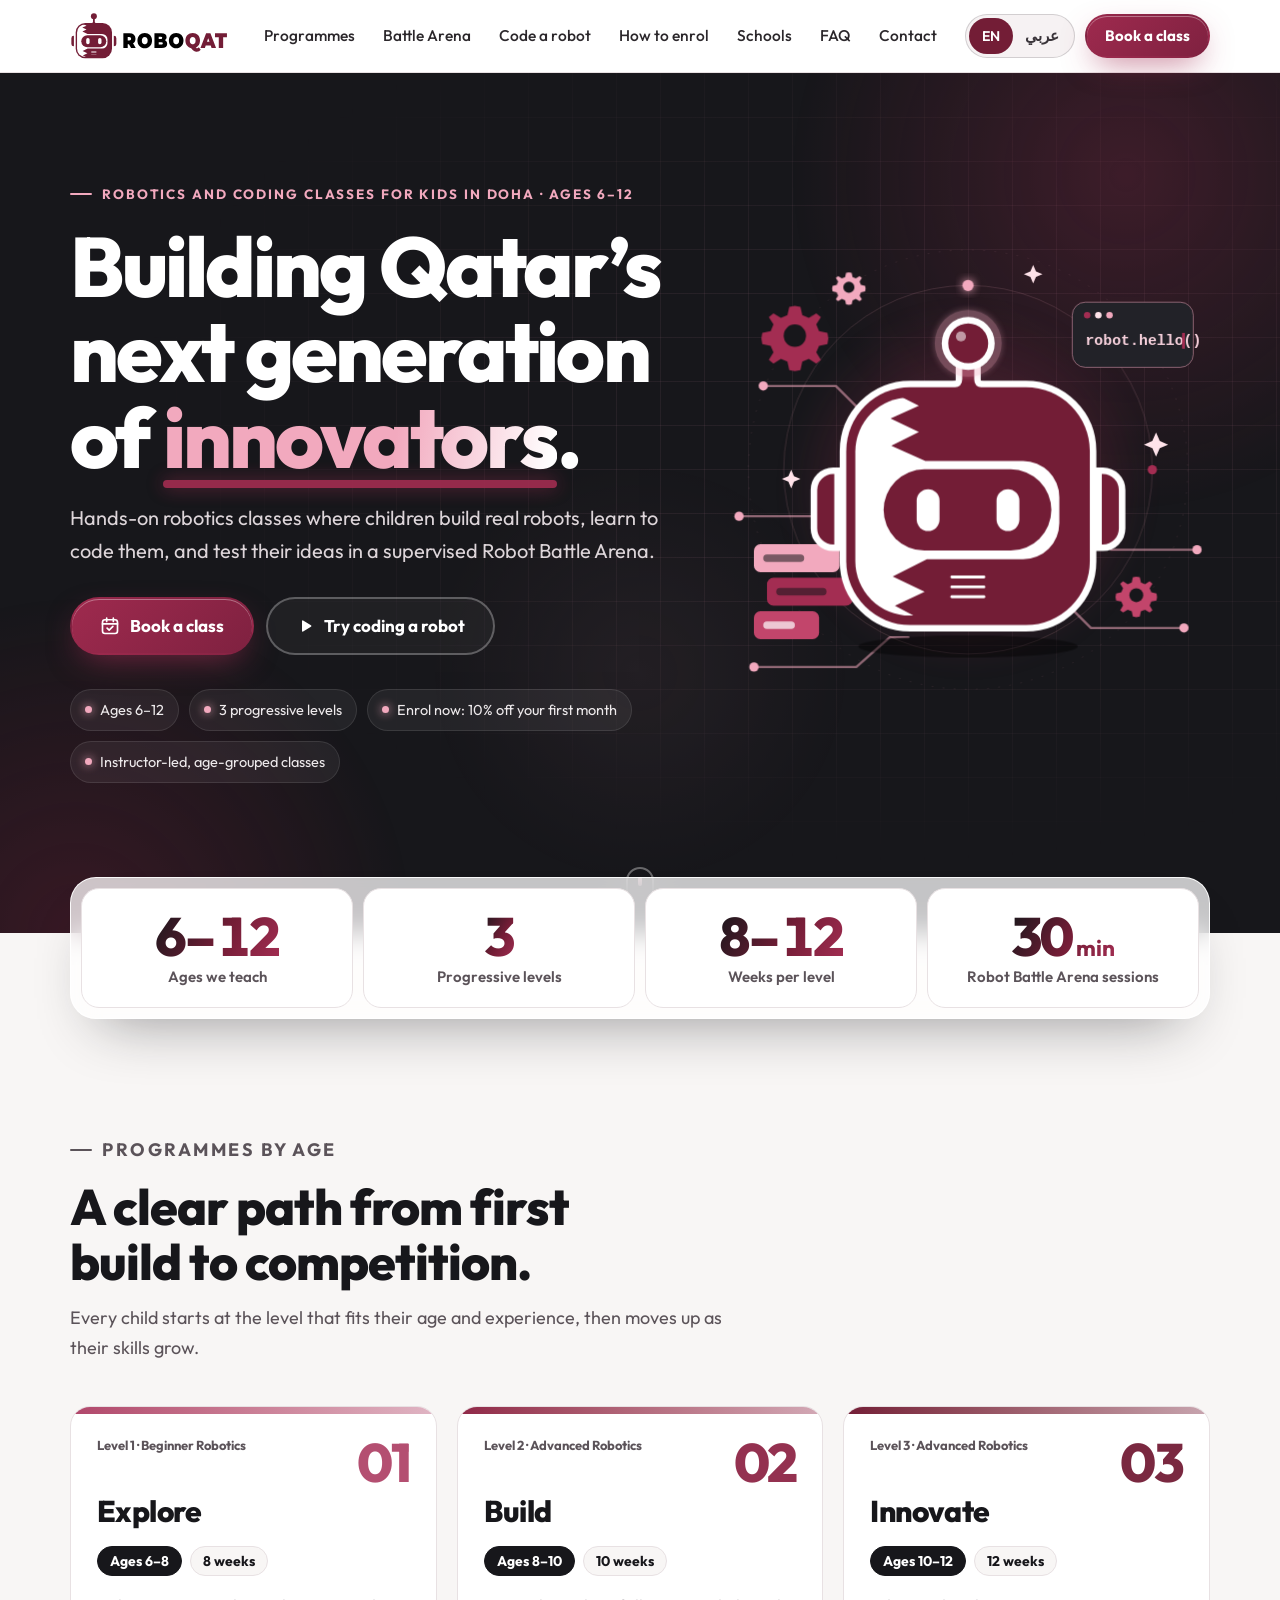
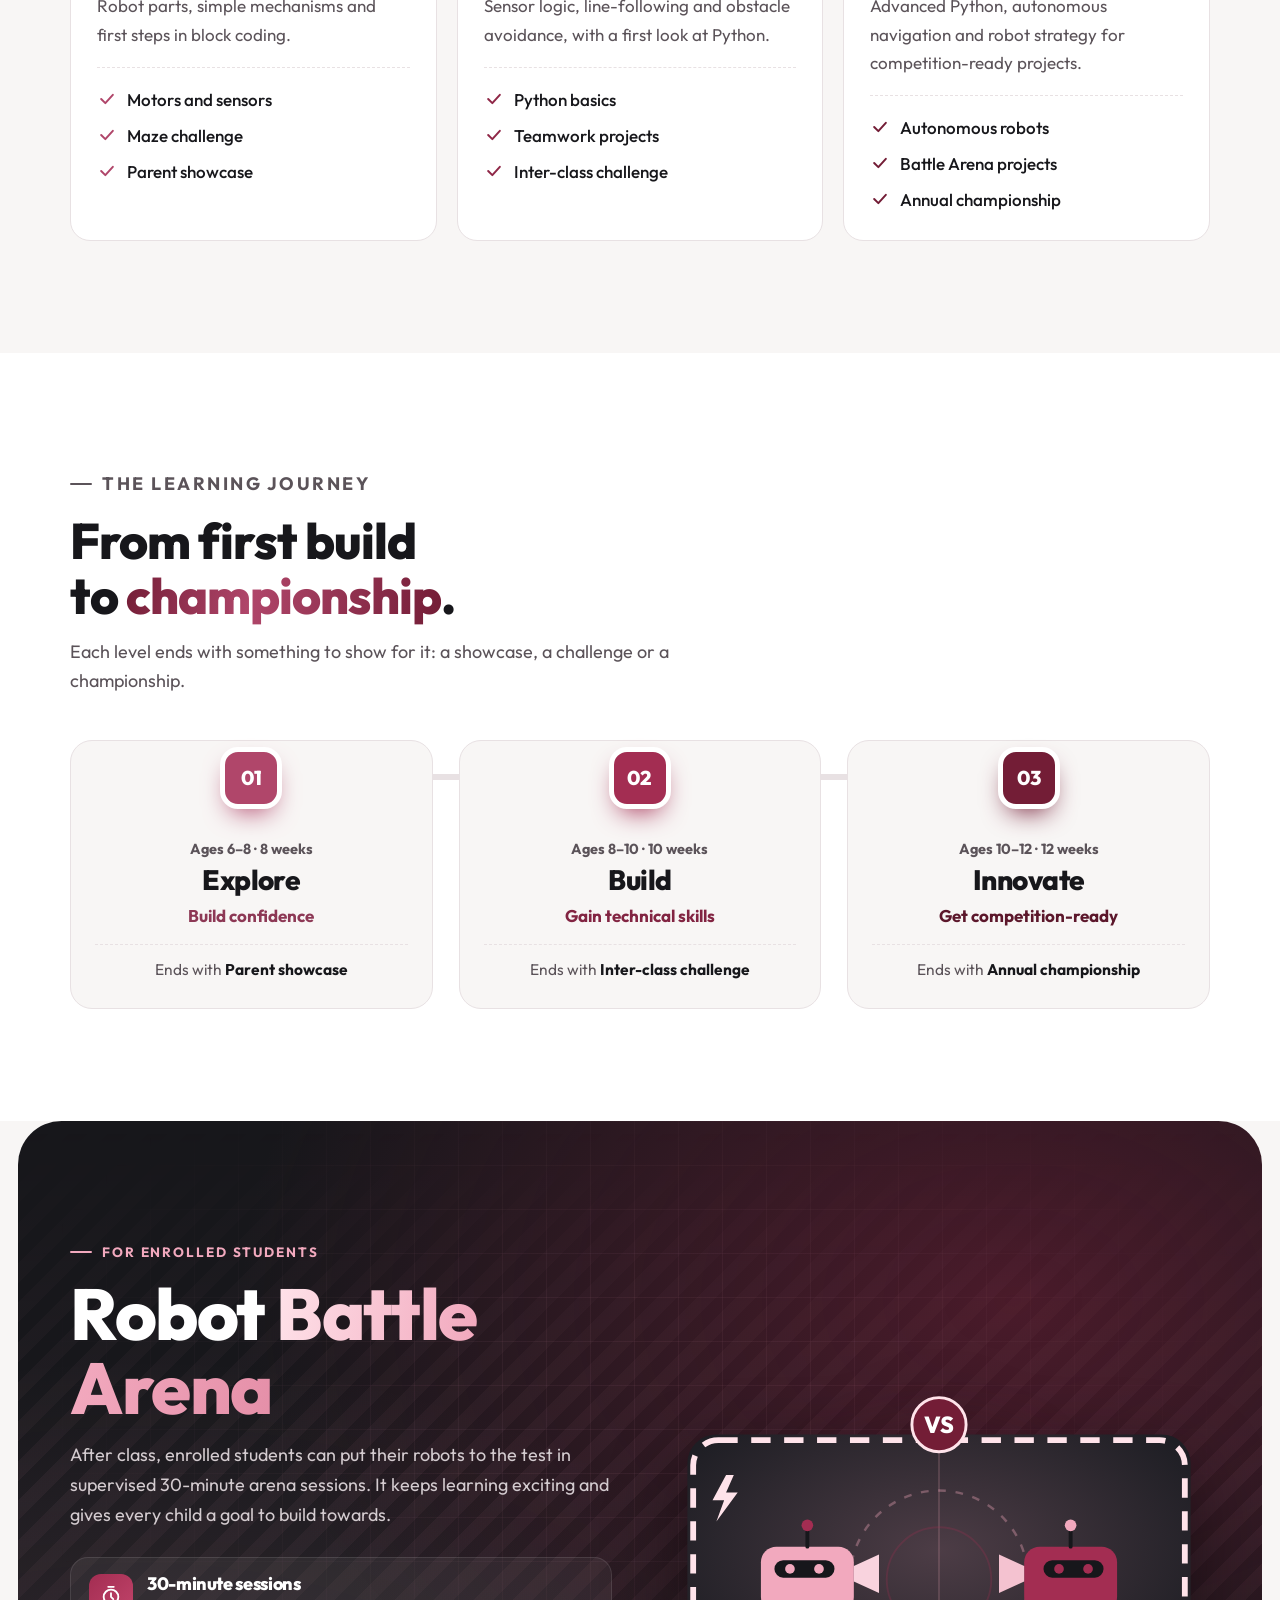
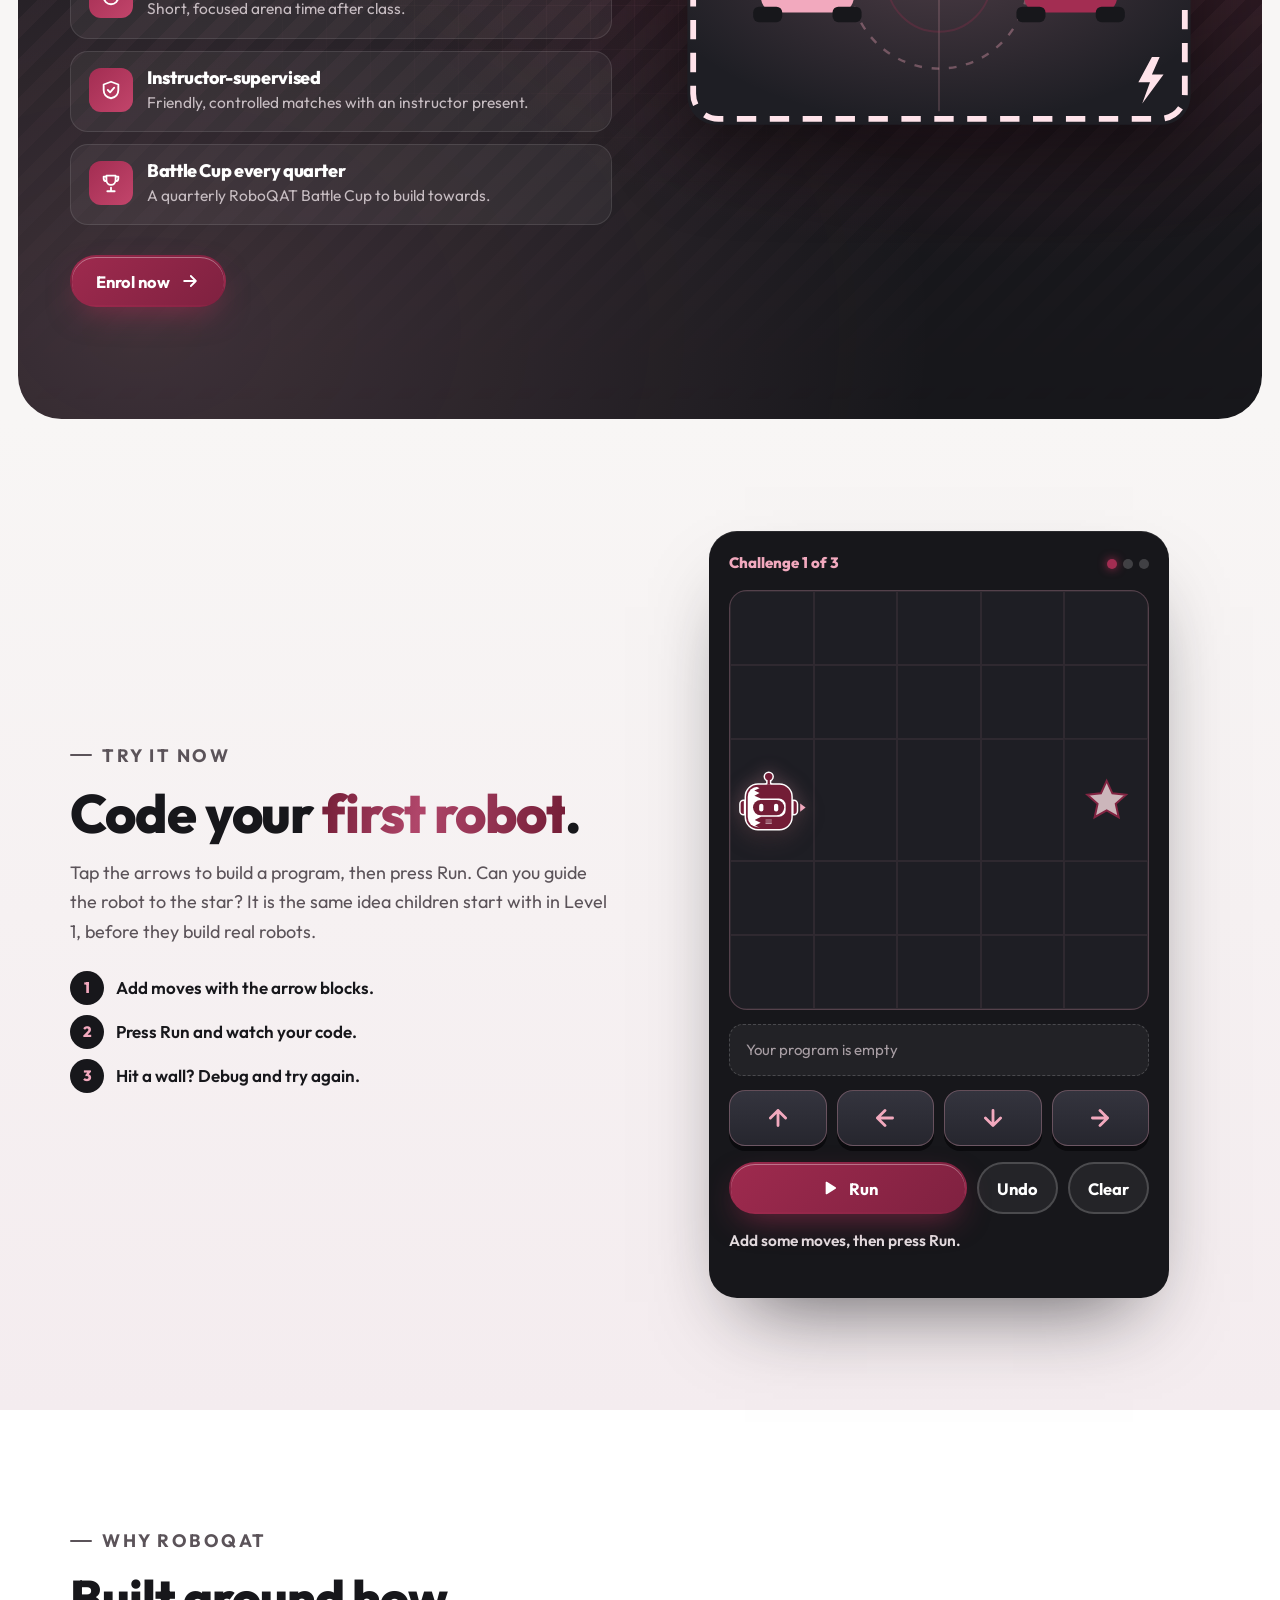
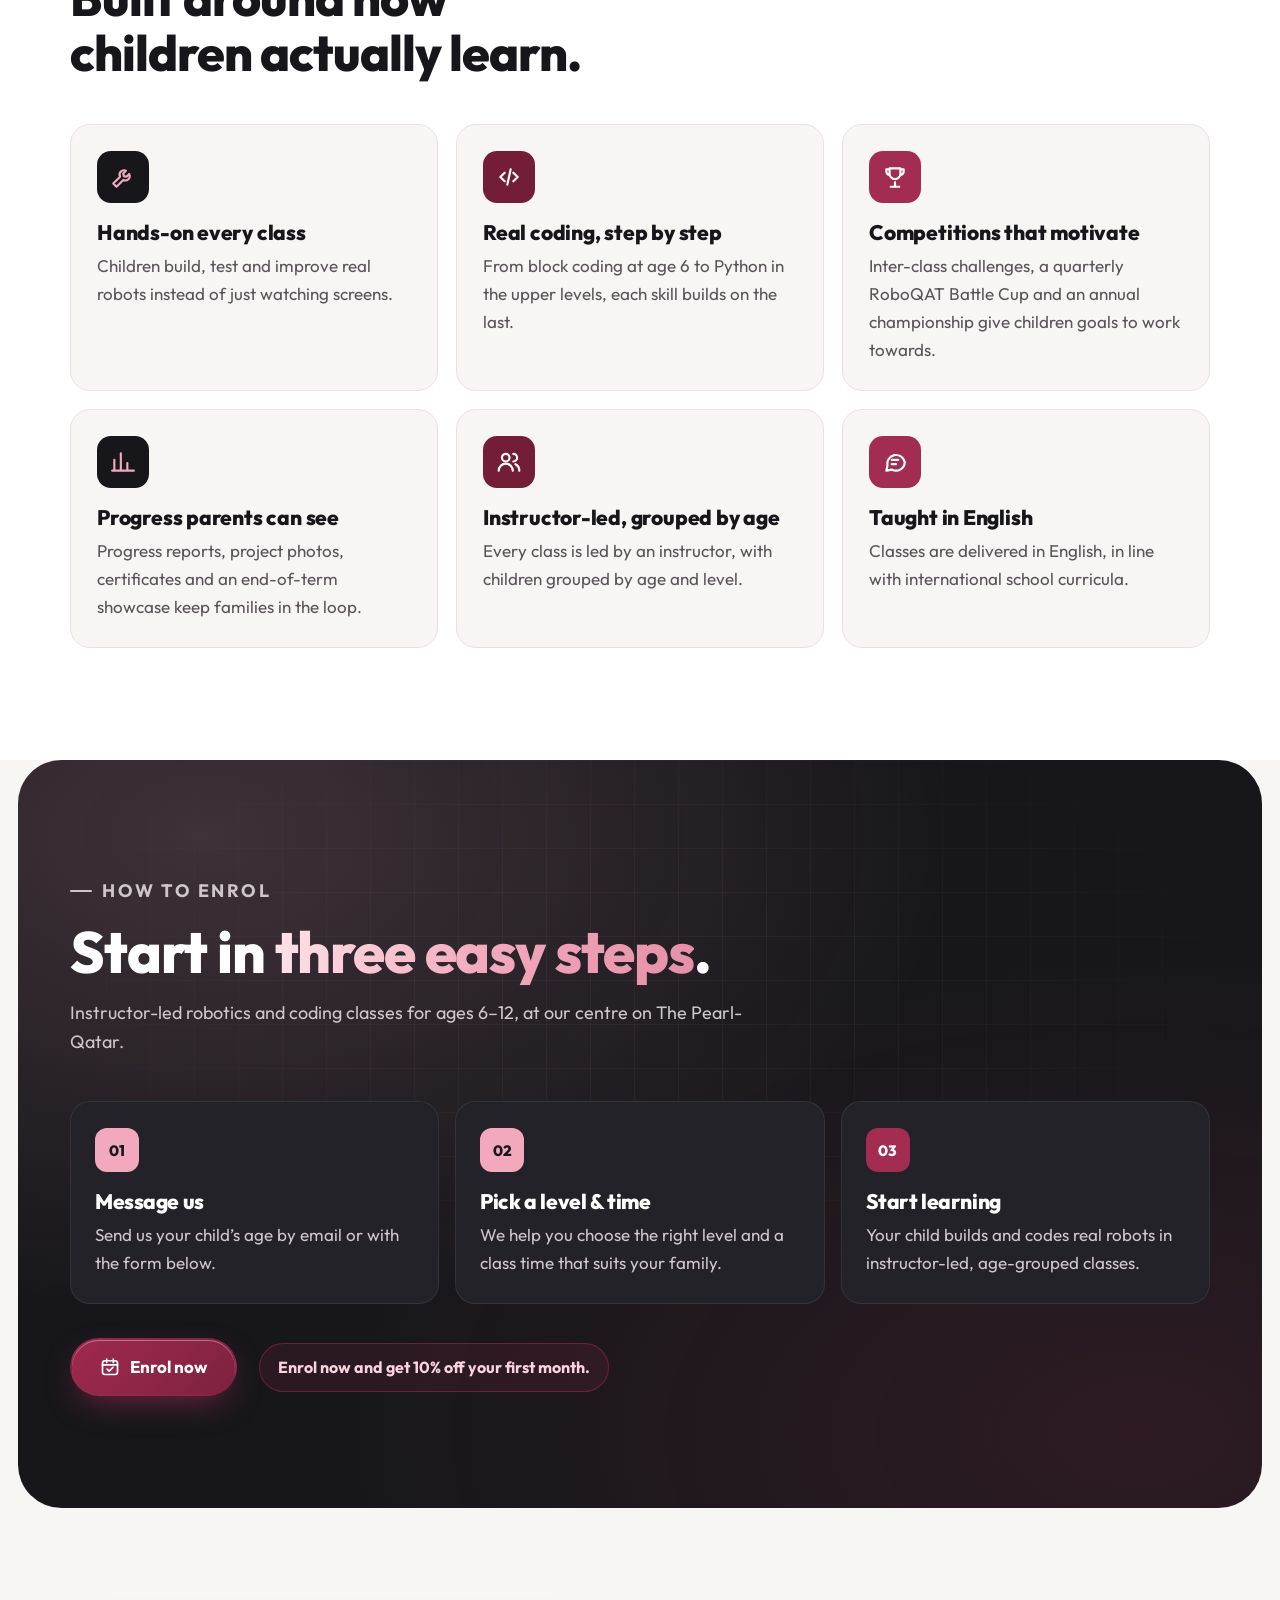
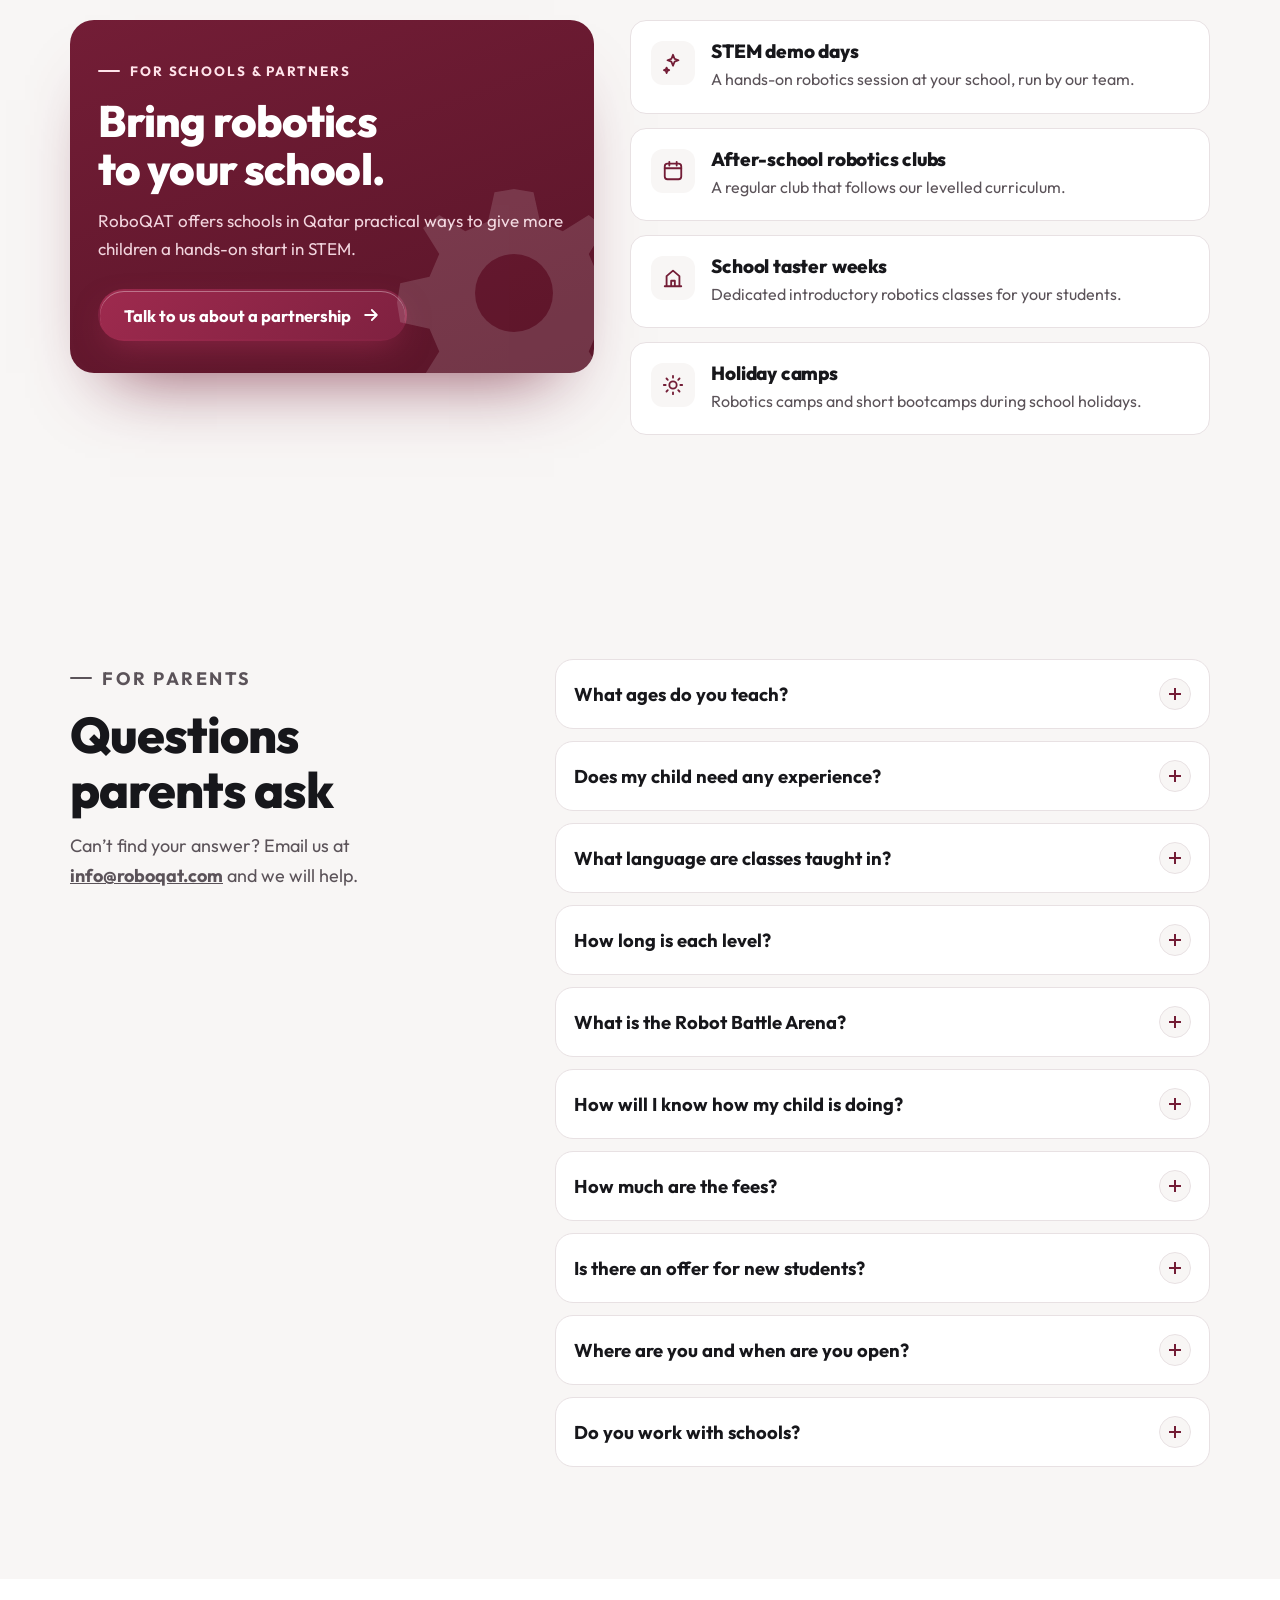
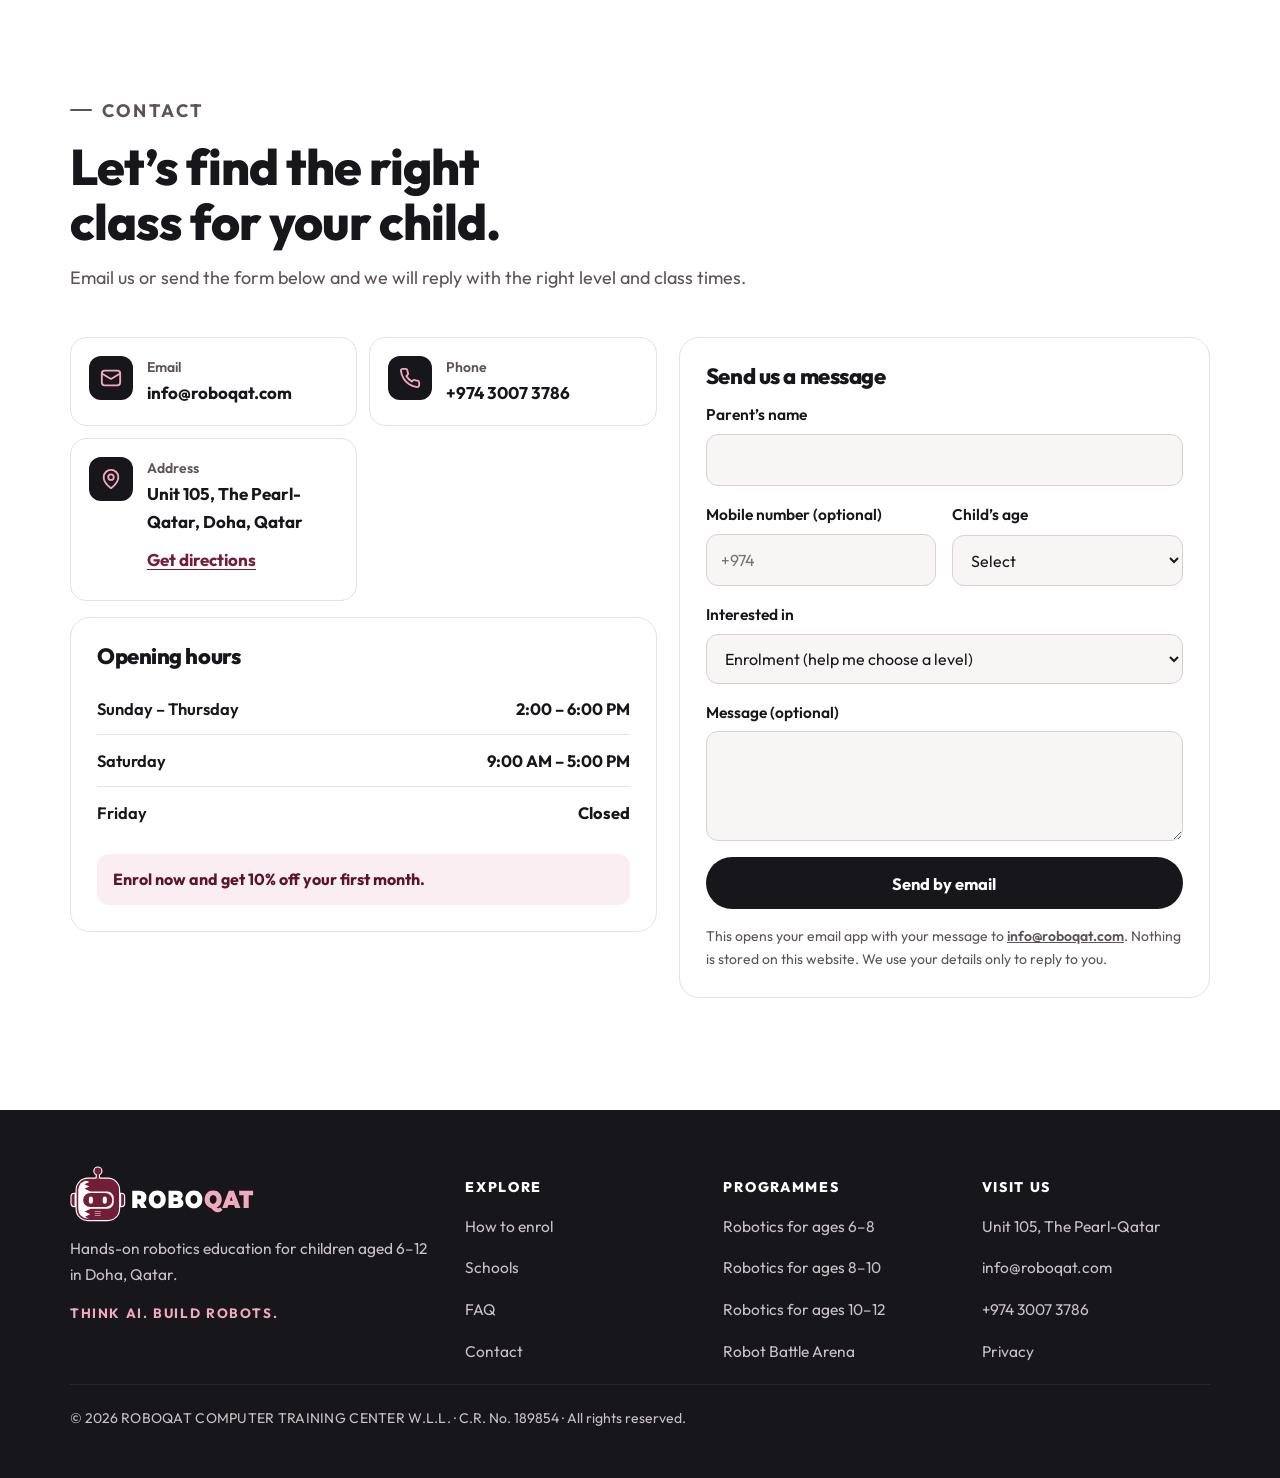
==== commit ce13e876: "Rebrand to official RoboQAT maroon logo Co-Authored-By: Claude Opus 5.5 <noreply@anthropic.com>" ====
--- a/index.html
+++ b/index.html
@@ -25,8 +25,10 @@
 <meta name="twitter:description" content="Hands-on robotics and coding classes for kids aged 6–12 at The Pearl-Qatar, Doha. Enrol now and get 10% off your first month.">
 <meta name="twitter:image" content="https://roboqat.com/assets/og-image.png">
 <meta name="twitter:image:alt" content="RoboQAT robotics and coding classes for kids in Doha, Qatar">
-<meta name="theme-color" content="#0A1628">
-<link rel="icon" href="assets/roboqat-logo1-icon.svg" type="image/svg+xml">
+<meta name="theme-color" content="#731D36">
+<link rel="icon" href="assets/favicon.svg" type="image/svg+xml">
+<link rel="icon" href="assets/favicon-32.png" sizes="32x32" type="image/png">
+<link rel="apple-touch-icon" href="assets/apple-touch-icon.png">
 <link rel="preconnect" href="https://fonts.googleapis.com">
 <link rel="preconnect" href="https://fonts.gstatic.com" crossorigin>
 <link rel="stylesheet" href="https://fonts.googleapis.com/css2?family=Outfit:wght@400;700;800&display=swap">
@@ -42,11 +44,13 @@
    ],
    "@id": "https://roboqat.com/#organization",
    "name": "RoboQAT",
-   "alternateName": "RoboQAT Robotics Institute",
+   "legalName": "ROBOQAT COMPUTER TRAINING CENTER W.L.L.",
+   "slogan": "Think AI. Build Robots.",
    "url": "https://roboqat.com/",
-   "logo": "https://roboqat.com/assets/roboqat-logo1-horizontal.svg",
+   "logo": "https://roboqat.com/assets/roboqat-logo.png",
    "image": "https://roboqat.com/assets/og-image.png",
    "email": "info@roboqat.com",
+   "telephone": "+974 3007 3786",
    "description": "Robotics and coding classes for kids aged 6–12 at The Pearl-Qatar, Doha. Three levels from block coding to Python, plus a Robot Battle Arena. Enrol now.",
    "areaServed": [
     {
@@ -88,7 +92,12 @@
      "opens": "09:00",
      "closes": "17:00"
     }
-   ]
+   ],
+   "identifier": {
+    "@type": "PropertyValue",
+    "propertyID": "Commercial Registration (Qatar)",
+    "value": "189854"
+   }
   },
   {
    "@type": "WebSite",
@@ -250,7 +259,7 @@
 <header class="site-head">
  <div class="wrap head-in">
   <a class="logo" href="#top" aria-label="RoboQAT home">
-   <svg class="brand" viewBox="12 12 624 196" aria-hidden="true" style="direction:ltr"><defs><filter id="lglow"><feGaussianBlur stdDeviation="3" result="b"/><feMerge><feMergeNode in="b"/><feMergeNode in="SourceGraphic"/></feMerge></filter></defs> <circle cx="110" cy="110" r="90" fill="#0A1628" stroke="#00D4FF" stroke-width="8"/> <text x="47" y="154" font-family="Arial Black, Arial" font-weight="900" font-size="120" fill="#FFFFFF">R</text> <g transform="translate(116,72)"> <rect x="0" y="18" rx="18" ry="18" width="70" height="70" fill="#8A1538" stroke="#FFFFFF" stroke-width="4"/> <line x1="35" y1="18" x2="35" y2="0" stroke="#FF6B2B" stroke-width="5" stroke-linecap="round"/> <circle class="ant-glow" cx="35" cy="-4" r="7" fill="#FF6B2B"/> <circle class="blink" cx="23" cy="50" r="7" fill="#00D4FF" filter="url(#lglow)"/> <circle class="blink" cx="47" cy="50" r="7" fill="#00D4FF" filter="url(#lglow)"/> <rect x="22" y="68" width="26" height="5" rx="2" fill="#FF6B2B"/> <path d="M 55 88 Q 83 92 82 65" fill="none" stroke="#8A1538" stroke-width="14" stroke-linecap="round"/> <path d="M 75 75 L 94 75" stroke="#FFFFFF" stroke-width="5" stroke-linecap="round"/> </g> <text x="250" y="122" font-family="Arial, Helvetica, sans-serif" font-weight="800" font-size="78" fill="#FFFFFF">Robo</text> <text x="455" y="122" font-family="Arial, Helvetica, sans-serif" font-weight="800" font-size="78" fill="#8A1538">QAT</text> <text x="253" y="162" font-family="Arial, Helvetica, sans-serif" font-size="24" letter-spacing="2" fill="#00D4FF">ROBOTICS INSTITUTE</text></svg>
+   <svg class="brand" viewBox="46.1 -1.0 906.4 274.9" aria-hidden="true" focusable="false" style="direction:ltr;aspect-ratio:906.4/274.9"><g transform="translate(0 0) scale(0.62)"><defs><clipPath id="rqhd-in"><rect x="139.5" y="113" width="311" height="300.5" rx="75"/></clipPath></defs><g class="rq-ant"><path d="M286.75 60V88Q286.75 99 275 99.6H314.5Q303.25 99 303.25 88V60Z" fill="#731D36"/><circle class="rq-bulb" cx="295" cy="38.5" r="27.5" fill="#731D36"/></g><path d="M110.5 218.5V315.5H109A22 22 0 0 1 87 293.5V240.5A22 22 0 0 1 109 218.5Z" fill="#731D36"/><path d="M479 218.5V315.5H480.5A22 22 0 0 0 502.5 293.5V240.5A22 22 0 0 0 480.5 218.5Z" fill="#731D36"/><rect x="127" y="99" width="335.5" height="327.5" rx="88" fill="#731D36"/><path clip-path="url(#rqhd-in)" fill="#fff" d="M130 104H186.5L227 124.5L188 142L227 160.5L189 179.5L236 200.5H370.5A50 50 0 0 1 420.5 250.5V286A50 50 0 0 1 370.5 336H238L191 359.5L235 380.5L194 400L234 421H130Z"/><rect x="178.5" y="212" width="231" height="112" rx="56" fill="#731D36"/><g class="rq-eyes blink" fill="#fff"><rect x="224" y="239.5" width="31.5" height="57.5" rx="15.75"/><rect x="334" y="239.5" width="31.5" height="57.5" rx="15.75"/></g><g fill="#fff"><rect x="270.5" y="358.4" width="48" height="3.9" rx="1.9"/><rect x="270.5" y="372.1" width="48" height="3.9" rx="1.9"/><rect x="270.5" y="385.6" width="48" height="3.9" rx="1.9"/></g></g><g transform="translate(341.0 -387.6)"><path fill="#000000" d="M10.7 592.5V508.5H45.3Q62.4 508.5 71.3 517Q80.2 525.5 80.2 540.2Q80.2 549.9 76.1 556.9Q72 563.9 64.4 567.7Q56.8 571.4 46.4 571.4H24.6L35.7 559.7V592.5ZM55.1 592.5 36.9 561.9H63.4L81.8 592.5ZM35.7 562.9 24.6 550H44.8Q50 550 52.5 547.4Q55 544.7 55 540.2Q55 535.6 52.5 533Q50 530.3 44.8 530.3H24.6L35.7 517.5ZM133.3 594.4Q124.2 594.4 116.6 591.2Q108.9 587.9 103.2 582Q97.6 576.1 94.5 568Q91.4 560 91.4 550.4Q91.4 540.9 94.5 532.9Q97.6 525 103.2 519Q108.9 513.1 116.5 509.8Q124.2 506.6 133.2 506.6Q142.4 506.6 150 509.8Q157.6 513.1 163.3 519Q168.9 525 172 532.9Q175.1 540.9 175.1 550.4Q175.1 560 172 568Q168.9 576.1 163.3 582Q157.6 587.9 150 591.2Q142.4 594.4 133.3 594.4ZM133.2 571.5Q136.7 571.5 139.8 570.1Q142.8 568.6 145.1 565.9Q147.4 563.2 148.6 559.3Q149.9 555.4 149.9 550.5Q149.9 545.6 148.6 541.7Q147.4 537.8 145.1 535.1Q142.8 532.4 139.8 530.9Q136.8 529.5 133.3 529.5Q129.8 529.5 126.7 530.9Q123.7 532.4 121.4 535.1Q119.1 537.8 117.9 541.7Q116.6 545.6 116.6 550.5Q116.6 555.4 117.9 559.3Q119.1 563.2 121.4 565.9Q123.7 568.6 126.7 570.1Q129.7 571.5 133.2 571.5ZM188.7 592.5V508.5H228.3Q243.7 508.5 251 514.7Q258.3 520.9 258.3 530.5Q258.3 536.8 255.2 541.8Q252.1 546.8 246.1 549.7Q240.2 552.5 231.5 552.5L233.6 546.1Q242.3 546.1 248.6 548.8Q254.9 551.6 258.4 556.8Q261.8 562 261.8 569.3Q261.8 580.3 253.8 586.4Q245.8 592.5 230.4 592.5ZM213.3 572.7H228.3Q232.5 572.7 234.5 571Q236.6 569.3 236.6 566.1Q236.6 562.9 234.5 561.2Q232.5 559.5 228.3 559.5H211.6V540.8H224.9Q229.2 540.8 231.1 539.2Q233.1 537.5 233.1 534.5Q233.1 531.4 231.1 529.9Q229.2 528.3 224.9 528.3H213.3ZM313.3 594.4Q304.2 594.4 296.6 591.2Q288.9 587.9 283.2 582Q277.6 576.1 274.5 568Q271.4 560 271.4 550.4Q271.4 540.9 274.5 532.9Q277.6 525 283.2 519Q288.9 513.1 296.5 509.8Q304.2 506.6 313.2 506.6Q322.4 506.6 330 509.8Q337.6 513.1 343.3 519Q348.9 525 352 532.9Q355.1 540.9 355.1 550.4Q355.1 560 352 568Q348.9 576.1 343.3 582Q337.6 587.9 330 591.2Q322.4 594.4 313.3 594.4ZM313.2 571.5Q316.7 571.5 319.8 570.1Q322.8 568.6 325.1 565.9Q327.4 563.2 328.6 559.3Q329.9 555.4 329.9 550.5Q329.9 545.6 328.6 541.7Q327.4 537.8 325.1 535.1Q322.8 532.4 319.8 530.9Q316.8 529.5 313.3 529.5Q309.8 529.5 306.7 530.9Q303.7 532.4 301.4 535.1Q299.1 537.8 297.9 541.7Q296.6 545.6 296.6 550.5Q296.6 555.4 297.9 559.3Q299.1 563.2 301.4 565.9Q303.7 568.6 306.7 570.1Q309.7 571.5 313.2 571.5Z"/><path fill="#731D36" d="M407.9 594.4Q398.9 594.4 391.2 591.2Q383.5 587.9 377.9 582Q372.3 576.1 369.1 568Q366 560 366 550.5Q366 540.9 369.1 532.9Q372.3 524.9 377.9 519Q383.5 513.1 391.2 509.8Q398.9 506.6 407.9 506.6Q417 506.6 424.6 509.8Q432.3 513.1 437.9 519Q443.5 524.9 446.6 532.9Q449.8 540.9 449.8 550.5Q449.8 560 446.6 568Q443.5 576.1 437.9 582Q432.3 587.9 424.6 591.2Q417 594.4 407.9 594.4ZM432.2 613.7Q427 613.7 422.5 612.6Q418.1 611.5 413.9 608.8Q409.7 606.2 405.1 601.6Q400.6 596.9 394.9 590.1L420.8 582.9Q423.4 587.3 425.2 589.7Q427 592.1 428.7 593.1Q430.5 594.1 432.7 594.1Q438.2 594.1 443 588.7L453.8 603.1Q445.8 613.7 432.2 613.7ZM407.9 571.5Q411.4 571.5 414.4 570.1Q417.4 568.6 419.7 565.9Q422 563.2 423.2 559.3Q424.5 555.4 424.5 550.5Q424.5 545.6 423.2 541.7Q422 537.8 419.7 535.1Q417.4 532.4 414.4 530.9Q411.4 529.5 407.9 529.5Q404.4 529.5 401.4 530.9Q398.3 532.4 396.1 535.1Q393.8 537.8 392.5 541.7Q391.2 545.6 391.2 550.5Q391.2 555.4 392.5 559.3Q393.8 563.2 396.1 565.9Q398.3 568.6 401.4 570.1Q404.4 571.5 407.9 571.5ZM452.3 592.5 484.7 508.5H509.3L541.7 592.5H515.9L491.9 521.9H501.7L477.7 592.5ZM471.6 577.9 477.9 557.5H512.1L518.4 577.9ZM557.2 592.5V530.5H535.5V508.5H604V530.5H582.3V592.5Z"/></g></svg>
   </a>
   <nav class="nav" id="nav" aria-label="Main">
    <ul>
@@ -306,73 +315,44 @@
     </defs>
     <!-- layer 1: rings + circuit traces -->
     <g class="layer" style="--d:-10">
-     <circle cx="260" cy="250" r="236" fill="none" stroke="#00D4FF" stroke-opacity=".12" stroke-dasharray="2 10"/>
-     <circle cx="260" cy="250" r="198" fill="none" stroke="#00D4FF" stroke-opacity=".18"/>
-     <g class="orbit"><circle cx="260" cy="52" r="6" fill="#00D4FF" filter="url(#hglow)"/><circle cx="458" cy="250" r="5" fill="#FF6B2B"/><circle cx="90" cy="350" r="4" fill="#FFD166"/></g>
-     <g class="traces" fill="none" stroke="#00D4FF" stroke-width="2.5" stroke-linecap="round" stroke-linejoin="round" stroke-opacity=".55">
+     <circle cx="260" cy="250" r="236" fill="none" stroke="#F2A9BE" stroke-opacity=".12" stroke-dasharray="2 10"/>
+     <circle cx="260" cy="250" r="198" fill="none" stroke="#F2A9BE" stroke-opacity=".18"/>
+     <g class="orbit"><circle cx="260" cy="52" r="6" fill="#F2A9BE" filter="url(#hglow)"/><circle cx="458" cy="250" r="5" fill="#A32D52"/><circle cx="90" cy="350" r="4" fill="#FFE3EA"/></g>
+     <g class="traces" fill="none" stroke="#F2A9BE" stroke-width="2.5" stroke-linecap="round" stroke-linejoin="round" stroke-opacity=".55">
       <path pathLength="1" d="M14 300H112L152 262H184"/>
       <path pathLength="1" d="M506 336H414L376 298H338"/>
       <path pathLength="1" d="M40 160H118L150 192"/>
       <path pathLength="1" d="M492 420H392L356 384"/>
       <path pathLength="1" d="M30 462H140L176 430H196"/>
      </g>
-     <g class="pulses" fill="none" stroke="#7AE9FF" stroke-width="3.5" stroke-linecap="round">
+     <g class="pulses" fill="none" stroke="#F9D3DE" stroke-width="3.5" stroke-linecap="round">
       <path pathLength="1" d="M14 300H112L152 262H184"/>
       <path pathLength="1" d="M506 336H414L376 298H338"/>
       <path pathLength="1" d="M30 462H140L176 430H196"/>
      </g>
-     <g fill="#00D4FF"><circle cx="14" cy="300" r="5"/><circle cx="506" cy="336" r="5"/><circle cx="40" cy="160" r="5"/><circle cx="492" cy="420" r="5"/><circle cx="30" cy="462" r="5"/></g>
+     <g fill="#F2A9BE"><circle cx="14" cy="300" r="5"/><circle cx="506" cy="336" r="5"/><circle cx="40" cy="160" r="5"/><circle cx="492" cy="420" r="5"/><circle cx="30" cy="462" r="5"/></g>
     </g>
     <!-- layer 2: floating props -->
     <g class="layer" style="--d:14">
-     <g transform="translate(34 66)"><g class="spin"><path d="M40 8l6 1 2 9 7 3 8-5 5 4-5 8 3 7 9 2 1 6-1 6-9 2-3 7 5 8-5 4-8-5-7 3-2 9-6 1-6-1-2-9-7-3-8 5-5-4 5-8-3-7-9-2-1-6 1-6 9-2 3-7-5-8 5-4 8 5 7-3 2-9z" fill="#FF6B2B"/><circle cx="40" cy="40" r="12" fill="#0A1628"/></g></g>
-     <g transform="translate(112 34) scale(.5)"><g class="spin rev"><path d="M40 8l6 1 2 9 7 3 8-5 5 4-5 8 3 7 9 2 1 6-1 6-9 2-3 7 5 8-5 4-8-5-7 3-2 9-6 1-6-1-2-9-7-3-8 5-5-4 5-8-3-7-9-2-1-6 1-6 9-2 3-7-5-8 5-4 8 5 7-3 2-9z" fill="#00D4FF"/><circle cx="40" cy="40" r="12" fill="#0A1628"/></g></g>
+     <g transform="translate(34 66)"><g class="spin"><path d="M40 8l6 1 2 9 7 3 8-5 5 4-5 8 3 7 9 2 1 6-1 6-9 2-3 7 5 8-5 4-8-5-7 3-2 9-6 1-6-1-2-9-7-3-8 5-5-4 5-8-3-7-9-2-1-6 1-6 9-2 3-7-5-8 5-4 8 5 7-3 2-9z" fill="#A32D52"/><circle cx="40" cy="40" r="12" fill="#17171B"/></g></g>
+     <g transform="translate(112 34) scale(.5)"><g class="spin rev"><path d="M40 8l6 1 2 9 7 3 8-5 5 4-5 8 3 7 9 2 1 6-1 6-9 2-3 7 5 8-5 4-8-5-7 3-2 9-6 1-6-1-2-9-7-3-8 5-5-4 5-8-3-7-9-2-1-6 1-6 9-2 3-7-5-8 5-4 8 5 7-3 2-9z" fill="#F2A9BE"/><circle cx="40" cy="40" r="12" fill="#17171B"/></g></g>
      <g transform="translate(372 70)"><g class="float-2">
-      <rect width="130" height="70" rx="14" fill="#11233F" stroke="#00D4FF" stroke-opacity=".55"/>
-      <circle cx="16" cy="14" r="3.5" fill="#FF6B2B"/><circle cx="28" cy="14" r="3.5" fill="#FFD166"/><circle cx="40" cy="14" r="3.5" fill="#00D4FF"/>
-      <text x="14" y="46" font-family="ui-monospace,Consolas,monospace" font-size="16" font-weight="700" fill="#7AE9FF" direction="ltr">robot.hello()</text>
-      <rect class="caret" x="118" y="33" width="3" height="17" fill="#FF6B2B"/>
+      <rect width="130" height="70" rx="14" fill="#222228" stroke="#F2A9BE" stroke-opacity=".55"/>
+      <circle cx="16" cy="14" r="3.5" fill="#A32D52"/><circle cx="28" cy="14" r="3.5" fill="#FFE3EA"/><circle cx="40" cy="14" r="3.5" fill="#F2A9BE"/>
+      <text x="14" y="46" font-family="ui-monospace,Consolas,monospace" font-size="16" font-weight="700" fill="#F9D3DE" direction="ltr">robot.hello()</text>
+      <rect class="caret" x="118" y="33" width="3" height="17" fill="#A32D52"/>
      </g></g>
      <g transform="translate(30 330)"><g class="float-3">
-      <rect width="92" height="30" rx="7" fill="#00D4FF"/><rect x="14" y="36" width="92" height="30" rx="7" fill="#FF6B2B"/><rect x="0" y="72" width="70" height="30" rx="7" fill="#C42A57"/>
-      <rect x="10" y="11" width="44" height="8" rx="4" fill="#0A1628" opacity=".55"/><rect x="24" y="47" width="54" height="8" rx="4" fill="#0A1628" opacity=".55"/><rect x="10" y="83" width="34" height="8" rx="4" fill="#fff" opacity=".7"/>
+      <rect width="92" height="30" rx="7" fill="#F2A9BE"/><rect x="14" y="36" width="92" height="30" rx="7" fill="#A32D52"/><rect x="0" y="72" width="70" height="30" rx="7" fill="#C2456B"/>
+      <rect x="10" y="11" width="44" height="8" rx="4" fill="#17171B" opacity=".55"/><rect x="24" y="47" width="54" height="8" rx="4" fill="#17171B" opacity=".55"/><rect x="10" y="83" width="34" height="8" rx="4" fill="#fff" opacity=".7"/>
      </g></g>
-     <g transform="translate(416 360) scale(.62)"><g class="spin"><path d="M40 8l6 1 2 9 7 3 8-5 5 4-5 8 3 7 9 2 1 6-1 6-9 2-3 7 5 8-5 4-8-5-7 3-2 9-6 1-6-1-2-9-7-3-8 5-5-4 5-8-3-7-9-2-1-6 1-6 9-2 3-7-5-8 5-4 8 5 7-3 2-9z" fill="#C42A57"/><circle cx="40" cy="40" r="12" fill="#0A1628"/></g></g>
-     <g fill="#FFD166"><path class="twinkle" d="M462 210l4 9 9 4-9 4-4 9-4-9-9-4 9-4z"/><path class="twinkle t2" d="M70 250l3 7 7 3-7 3-3 7-3-7-7-3 7-3z"/><path class="twinkle t3" d="M330 30l3 7 7 3-7 3-3 7-3-7-7-3 7-3z"/></g>
+     <g transform="translate(416 360) scale(.62)"><g class="spin"><path d="M40 8l6 1 2 9 7 3 8-5 5 4-5 8 3 7 9 2 1 6-1 6-9 2-3 7 5 8-5 4-8-5-7 3-2 9-6 1-6-1-2-9-7-3-8 5-5-4 5-8-3-7-9-2-1-6 1-6 9-2 3-7-5-8 5-4 8 5 7-3 2-9z" fill="#C2456B"/><circle cx="40" cy="40" r="12" fill="#17171B"/></g></g>
+     <g fill="#FFE3EA"><path class="twinkle" d="M462 210l4 9 9 4-9 4-4 9-4-9-9-4 9-4z"/><path class="twinkle t2" d="M70 250l3 7 7 3-7 3-3 7-3-7-7-3 7-3z"/><path class="twinkle t3" d="M330 30l3 7 7 3-7 3-3 7-3-7-7-3 7-3z"/></g>
     </g>
-    <!-- layer 3: the official RoboQAT logo robot (shapes and colours from roboqat-logo1-icon.svg, scaled 1.8x) -->
+    <!-- layer 3: the official RoboQAT robot (traced from the client's logo; see _build/make_logo.py) -->
     <g class="layer" style="--d:24">
-     <ellipse class="shadow" cx="260" cy="472" rx="120" ry="12" fill="#000" opacity=".35"/>
-     <g class="bot">
-      <g transform="translate(62 52) scale(1.8)">
-       <circle class="ring-glow" cx="110" cy="110" r="104" fill="none" stroke="#00D4FF" stroke-width="4" opacity=".5" filter="url(#hglow)"/>
-       <circle cx="110" cy="110" r="100" fill="#0A1628" stroke="#00D4FF" stroke-width="8"/>
-       <circle cx="110" cy="110" r="91" fill="none" stroke="#8B0000" stroke-width="2.5"/>
-       <g clip-path="url(#hcc)">
-        <rect x="44" y="30" width="28" height="162" rx="8" fill="#fff"/>
-        <path d="M72 34L72 134C72 134 152 134 152 84C152 34 72 34 72 34Z" fill="#8B0000"/>
-        <path d="M80 44L80 124C80 124 140 124 140 84C140 44 80 44 80 44Z" fill="#6B0000"/>
-        <g class="ant-bob">
-         <line x1="112" y1="34" x2="112" y2="10" stroke="#FF6B2B" stroke-width="6" stroke-linecap="round"/>
-         <circle class="ant-glow" cx="112" cy="5" r="10" fill="#FF6B2B" filter="url(#hlglow)"/>
-         <circle cx="112" cy="5" r="4" fill="#CC3300"/>
-        </g>
-        <circle class="eye-halo" cx="102" cy="74" r="15" fill="#00D4FF" opacity=".35" filter="url(#hlglow)"/>
-        <circle class="eye-halo" cx="130" cy="74" r="15" fill="#00D4FF" opacity=".35" filter="url(#hlglow)"/>
-        <g class="eyes">
-         <circle cx="102" cy="74" r="10" fill="#00D4FF" filter="url(#hlglow)"/>
-         <circle cx="130" cy="74" r="10" fill="#00D4FF" filter="url(#hlglow)"/>
-         <g class="pupils"><circle cx="99" cy="70" r="4" fill="#fff"/><circle cx="127" cy="70" r="4" fill="#fff"/></g>
-        </g>
-        <rect x="92" y="100" rx="5" ry="5" width="46" height="10" fill="#FF6B2B"/>
-        <g stroke="#8B0000" stroke-width="2"><line x1="103" y1="100" x2="103" y2="110"/><line x1="115" y1="100" x2="115" y2="110"/><line x1="127" y1="100" x2="127" y2="110"/></g>
-        <rect x="62" y="62" rx="5" ry="5" width="10" height="26" fill="#8B0000" stroke="#fff" stroke-width="2"/>
-        <rect x="152" y="62" rx="5" ry="5" width="10" height="26" fill="#8B0000" stroke="#fff" stroke-width="2"/>
-        <polygon points="80,134 134,134 180,196 122,196" fill="#8B0000"/>
-        <ellipse cx="151" cy="193" rx="22" ry="10" fill="#8B0000"/>
-       </g>
-      </g>
-     </g>
+     <ellipse class="shadow" cx="260" cy="440" rx="118" ry="12" fill="#000" opacity=".4"/>
+     <g class="bot"><g transform="translate(30.1 84.2) scale(.78)"><g fill="#fff" stroke="#fff" stroke-width="18" stroke-linejoin="round"><path d="M286.75 60V88Q286.75 99 275 99.6H314.5Q303.25 99 303.25 88V60Z"/><rect x="87" y="218.5" width="415.5" height="97" rx="22"/><rect x="127" y="99" width="335.5" height="327.5" rx="88"/></g><defs><clipPath id="rqhero-in"><rect x="139.5" y="113" width="311" height="300.5" rx="75"/></clipPath></defs><path d="M286.75 60V88Q286.75 99 275 99.6H314.5Q303.25 99 303.25 88V60Z" fill="#731D36"/><path d="M110.5 218.5V315.5H109A22 22 0 0 1 87 293.5V240.5A22 22 0 0 1 109 218.5Z" fill="#731D36"/><path d="M479 218.5V315.5H480.5A22 22 0 0 0 502.5 293.5V240.5A22 22 0 0 0 480.5 218.5Z" fill="#731D36"/><rect x="127" y="99" width="335.5" height="327.5" rx="88" fill="#731D36"/><path clip-path="url(#rqhero-in)" fill="#fff" d="M130 104H186.5L227 124.5L188 142L227 160.5L189 179.5L236 200.5H370.5A50 50 0 0 1 420.5 250.5V286A50 50 0 0 1 370.5 336H238L191 359.5L235 380.5L194 400L234 421H130Z"/><rect x="178.5" y="212" width="231" height="112" rx="56" fill="#731D36"/><g class="pupils"><g class="eyes" fill="#fff"><rect x="224" y="239.5" width="31.5" height="57.5" rx="15.75"/><rect x="334" y="239.5" width="31.5" height="57.5" rx="15.75"/></g></g><g fill="#fff"><rect x="270.5" y="358.4" width="48" height="3.9" rx="1.9"/><rect x="270.5" y="372.1" width="48" height="3.9" rx="1.9"/><rect x="270.5" y="385.6" width="48" height="3.9" rx="1.9"/></g><g class="ant-bob"><circle class="bulb-halo" cx="295" cy="38.5" r="46" fill="#F2A9BE" filter="url(#hglow)"/><circle cx="295" cy="38.5" r="36.5" fill="#fff"/><circle class="bulb" cx="295" cy="38.5" r="27.5" fill="#731D36"/><circle class="bulb-hi" cx="285" cy="29" r="7" fill="#fff" opacity=".55"/></g></g></g>
     </g>
    </svg>
   </div>
@@ -401,7 +381,7 @@
    <p>Every child starts at the level that fits their age and experience, then moves up as their skills grow.</p>
   </div>
   <div class="levels" data-stagger>
-   <article class="level spot" id="level-1" style="--c:#0088A6" data-reveal>
+   <article class="level spot" id="level-1" style="--c:#B0466A" data-reveal>
     <div class="top"><span class="tag">Level 1 · Beginner Robotics</span><span class="num" aria-hidden="true">01</span></div>
     <h3>Explore</h3>
     <div class="age"><span class="pill strong">Ages 6–8</span><span class="pill">8 weeks</span></div>
@@ -412,7 +392,7 @@
      <li><svg viewBox="0 0 24 24" fill="none" stroke="currentColor" stroke-width="2.4" stroke-linecap="round" stroke-linejoin="round" aria-hidden="true"><path d="M5 12l5 5 9-10"/></svg><span>Parent showcase</span></li>
     </ul>
    </article>
-   <article class="level spot" id="level-2" style="--c:#E8551A" data-reveal>
+   <article class="level spot" id="level-2" style="--c:#8F2747" data-reveal>
     <div class="top"><span class="tag">Level 2 · Advanced Robotics</span><span class="num" aria-hidden="true">02</span></div>
     <h3>Build</h3>
     <div class="age"><span class="pill strong">Ages 8–10</span><span class="pill">10 weeks</span></div>
@@ -423,7 +403,7 @@
      <li><svg viewBox="0 0 24 24" fill="none" stroke="currentColor" stroke-width="2.4" stroke-linecap="round" stroke-linejoin="round" aria-hidden="true"><path d="M5 12l5 5 9-10"/></svg><span>Inter-class challenge</span></li>
     </ul>
    </article>
-   <article class="level spot" id="level-3" style="--c:#8A1538" data-reveal>
+   <article class="level spot" id="level-3" style="--c:#731D36" data-reveal>
     <div class="top"><span class="tag">Level 3 · Advanced Robotics</span><span class="num" aria-hidden="true">03</span></div>
     <h3>Innovate</h3>
     <div class="age"><span class="pill strong">Ages 10–12</span><span class="pill">12 weeks</span></div>
@@ -449,21 +429,21 @@
   <div class="journey" id="journey-track">
    <div class="track" aria-hidden="true"><span class="fill"></span><span class="bot-dot"></span></div>
    <ol class="stops" data-stagger>
-    <li class="stop" style="--c:#00B7DB" data-reveal>
+    <li class="stop" style="--c:#B0466A" data-reveal>
      <span class="node" aria-hidden="true">01</span>
      <p class="stop-age">Ages 6–8 · 8 weeks</p>
      <h3>Explore</h3>
      <p class="goal">Build confidence</p>
      <p class="ends"><span>Ends with</span> <b>Parent showcase</b></p>
     </li>
-    <li class="stop" style="--c:#FF6B2B" data-reveal>
+    <li class="stop" style="--c:#A32D52" data-reveal>
      <span class="node" aria-hidden="true">02</span>
      <p class="stop-age">Ages 8–10 · 10 weeks</p>
      <h3>Build</h3>
      <p class="goal">Gain technical skills</p>
      <p class="ends"><span>Ends with</span> <b>Inter-class challenge</b></p>
     </li>
-    <li class="stop" style="--c:#C42A57" data-reveal>
+    <li class="stop" style="--c:#731D36" data-reveal>
      <span class="node" aria-hidden="true">03</span>
      <p class="stop-age">Ages 10–12 · 12 weeks</p>
      <h3>Innovate</h3>
@@ -493,35 +473,35 @@
   <div class="arena-stage" data-reveal>
    <svg viewBox="0 0 560 380" aria-hidden="true">
     <defs>
-     <radialGradient id="aspot" cx="50%" cy="40%" r="60%"><stop offset="0" stop-color="#00D4FF" stop-opacity=".22"/><stop offset="1" stop-color="#00D4FF" stop-opacity="0"/></radialGradient>
+     <radialGradient id="aspot" cx="50%" cy="40%" r="60%"><stop offset="0" stop-color="#F2A9BE" stop-opacity=".22"/><stop offset="1" stop-color="#F2A9BE" stop-opacity="0"/></radialGradient>
      <filter id="aglow" x="-60%" y="-60%" width="220%" height="220%"><feGaussianBlur stdDeviation="4" result="b"/><feMerge><feMergeNode in="b"/><feMergeNode in="SourceGraphic"/></feMerge></filter>
     </defs>
-    <rect x="20" y="50" width="520" height="300" rx="30" fill="#0E1E36"/>
+    <rect x="20" y="50" width="520" height="300" rx="30" fill="#1E1E24"/>
     <rect x="20" y="50" width="520" height="300" rx="30" fill="url(#aspot)"/>
-    <rect class="hazard" x="26" y="56" width="508" height="288" rx="26" fill="none" stroke="#FFD166" stroke-width="6" stroke-dasharray="20 14"/>
-    <line x1="280" y1="64" x2="280" y2="336" stroke="#00D4FF" stroke-opacity=".18" stroke-width="2"/>
-    <g transform="translate(280 200)"><g class="spin"><circle r="92" fill="none" stroke="#00D4FF" stroke-opacity=".35" stroke-width="2.5" stroke-dasharray="8 10"/></g></g>
-    <circle cx="280" cy="200" r="54" fill="none" stroke="#FF6B2B" stroke-opacity=".25" stroke-width="2"/>
+    <rect class="hazard" x="26" y="56" width="508" height="288" rx="26" fill="none" stroke="#FFE3EA" stroke-width="6" stroke-dasharray="20 14"/>
+    <line x1="280" y1="64" x2="280" y2="336" stroke="#F2A9BE" stroke-opacity=".18" stroke-width="2"/>
+    <g transform="translate(280 200)"><g class="spin"><circle r="92" fill="none" stroke="#F2A9BE" stroke-opacity=".35" stroke-width="2.5" stroke-dasharray="8 10"/></g></g>
+    <circle cx="280" cy="200" r="54" fill="none" stroke="#A32D52" stroke-opacity=".25" stroke-width="2"/>
     <g class="rush-a">
-     <rect x="96" y="166" width="96" height="68" rx="16" fill="#00D4FF"/>
-     <rect x="110" y="180" width="62" height="18" rx="9" fill="#0A1628"/><circle cx="126" cy="189" r="5" fill="#00D4FF"/><circle cx="156" cy="189" r="5" fill="#00D4FF"/>
-     <rect x="88" y="228" width="30" height="16" rx="6" fill="#0A1628"/><rect x="170" y="228" width="30" height="16" rx="6" fill="#0A1628"/>
-     <path d="M192 186l26-12v40l-26-12z" fill="#7AE9FF"/>
-     <line x1="144" y1="166" x2="144" y2="148" stroke="#0A1628" stroke-width="4" stroke-linecap="round"/><circle cx="144" cy="144" r="6" fill="#FF6B2B"/>
+     <rect x="96" y="166" width="96" height="68" rx="16" fill="#F2A9BE"/>
+     <rect x="110" y="180" width="62" height="18" rx="9" fill="#17171B"/><circle cx="126" cy="189" r="5" fill="#F2A9BE"/><circle cx="156" cy="189" r="5" fill="#F2A9BE"/>
+     <rect x="88" y="228" width="30" height="16" rx="6" fill="#17171B"/><rect x="170" y="228" width="30" height="16" rx="6" fill="#17171B"/>
+     <path d="M192 186l26-12v40l-26-12z" fill="#F9D3DE"/>
+     <line x1="144" y1="166" x2="144" y2="148" stroke="#17171B" stroke-width="4" stroke-linecap="round"/><circle cx="144" cy="144" r="6" fill="#A32D52"/>
     </g>
     <g class="rush-b">
-     <rect x="368" y="166" width="96" height="68" rx="16" fill="#FF6B2B"/>
-     <rect x="388" y="180" width="62" height="18" rx="9" fill="#0A1628"/><circle cx="404" cy="189" r="5" fill="#FF6B2B"/><circle cx="434" cy="189" r="5" fill="#FF6B2B"/>
-     <rect x="360" y="228" width="30" height="16" rx="6" fill="#0A1628"/><rect x="442" y="228" width="30" height="16" rx="6" fill="#0A1628"/>
-     <path d="M368 186l-26-12v40l26-12z" fill="#FFB08C"/>
-     <line x1="416" y1="166" x2="416" y2="148" stroke="#0A1628" stroke-width="4" stroke-linecap="round"/><circle cx="416" cy="144" r="6" fill="#00D4FF"/>
+     <rect x="368" y="166" width="96" height="68" rx="16" fill="#A32D52"/>
+     <rect x="388" y="180" width="62" height="18" rx="9" fill="#17171B"/><circle cx="404" cy="189" r="5" fill="#A32D52"/><circle cx="434" cy="189" r="5" fill="#A32D52"/>
+     <rect x="360" y="228" width="30" height="16" rx="6" fill="#17171B"/><rect x="442" y="228" width="30" height="16" rx="6" fill="#17171B"/>
+     <path d="M368 186l-26-12v40l26-12z" fill="#F4C2D0"/>
+     <line x1="416" y1="166" x2="416" y2="148" stroke="#17171B" stroke-width="4" stroke-linecap="round"/><circle cx="416" cy="144" r="6" fill="#F2A9BE"/>
     </g>
-    <g transform="translate(280 194)"><g class="spark" fill="#FFD166" filter="url(#aglow)">
+    <g transform="translate(280 194)"><g class="spark" fill="#FFE3EA" filter="url(#aglow)">
      <path d="M0-34l7 22 22-6-16 16 16 16-22-6-7 22-7-22-22 6 16-16-16-16 22 6z"/>
-     <g stroke="#FFD166" stroke-width="4" stroke-linecap="round"><path d="M0-50v-12M36-36l8-8M-36-36l-8-8M50 0h12M-50 0h-12"/></g>
+     <g stroke="#FFE3EA" stroke-width="4" stroke-linecap="round"><path d="M0-50v-12M36-36l8-8M-36-36l-8-8M50 0h12M-50 0h-12"/></g>
     </g></g>
-    <g transform="translate(280 40)"><circle r="28" fill="#8A1538" stroke="#FFD166" stroke-width="3"/><text y="9" text-anchor="middle" font-family="Outfit,sans-serif" font-weight="800" font-size="24" fill="#fff">VS</text></g>
-    <g fill="#FFD166" class="bolts"><path d="M60 92l-14 26h12l-8 22 22-30H60l8-18z"/><path d="M500 280l-14 26h12l-8 22 22-30h-12l8-18z"/></g>
+    <g transform="translate(280 40)"><circle r="28" fill="#731D36" stroke="#FFE3EA" stroke-width="3"/><text y="9" text-anchor="middle" font-family="Outfit,sans-serif" font-weight="800" font-size="24" fill="#fff">VS</text></g>
+    <g fill="#FFE3EA" class="bolts"><path d="M60 92l-14 26h12l-8 22 22-30H60l8-18z"/><path d="M500 280l-14 26h12l-8 22 22-30h-12l8-18z"/></g>
    </svg>
   </div>
  </div>
@@ -616,7 +596,7 @@
    <h2 id="sch-h">Bring robotics to your school.</h2>
    <p>RoboQAT offers schools in Qatar practical ways to give more children a hands-on start in STEM.</p>
    <a class="btn btn-primary wa shine" data-wa="school" href="mailto:info@roboqat.com?subject=School%20partnership"><span>Talk to us about a partnership</span><svg class="flip" viewBox="0 0 24 24" fill="none" stroke="currentColor" stroke-width="2.2" stroke-linecap="round" stroke-linejoin="round" aria-hidden="true"><path d="M5 12h14M13 6l6 6-6 6"/></svg></a>
-   <svg class="deco" viewBox="0 0 80 80" aria-hidden="true"><g class="spin"><path d="M40 8l6 1 2 9 7 3 8-5 5 4-5 8 3 7 9 2 1 6-1 6-9 2-3 7 5 8-5 4-8-5-7 3-2 9-6 1-6-1-2-9-7-3-8 5-5-4 5-8-3-7-9-2-1-6 1-6 9-2 3-7-5-8 5-4 8 5 7-3 2-9z" fill="#fff"/><circle cx="40" cy="40" r="12" fill="#8A1538"/></g></svg>
+   <svg class="deco" viewBox="0 0 80 80" aria-hidden="true"><g class="spin"><path d="M40 8l6 1 2 9 7 3 8-5 5 4-5 8 3 7 9 2 1 6-1 6-9 2-3 7 5 8-5 4-8-5-7 3-2 9-6 1-6-1-2-9-7-3-8 5-5-4 5-8-3-7-9-2-1-6 1-6 9-2 3-7-5-8 5-4 8 5 7-3 2-9z" fill="#fff"/><circle cx="40" cy="40" r="12" fill="#731D36"/></g></svg>
   </div>
   <ul class="offer" data-stagger>
    <li class="spot" data-reveal><span class="dot"><svg viewBox="0 0 24 24" fill="none" stroke="currentColor" stroke-width="2" stroke-linecap="round" stroke-linejoin="round" aria-hidden="true"><path d="M12 3l1.8 4.6L18 9l-4.2 1.4L12 15l-1.8-4.6L6 9l4.2-1.4z"/><path d="M5 17l.8 2 2 .8-2 .8L5 23l-.8-2.4-2-.8 2-.8z"/></svg></span><div><h3>STEM demo days</h3><p>A hands-on robotics session at your school, run by our team.</p></div></li>
@@ -662,6 +642,7 @@
    <div>
     <div class="cards">
      <a class="cbox mail-link" href="mailto:info@roboqat.com?subject=Class%20booking"><span class="ci"><svg viewBox="0 0 24 24" fill="none" stroke="currentColor" stroke-width="2" stroke-linecap="round" stroke-linejoin="round" aria-hidden="true"><rect x="2" y="4" width="20" height="16" rx="3"/><path d="M22 7l-10 6L2 7"/></svg></span><span><b>Email</b><span class="v ltr" dir="ltr">info@roboqat.com</span></span></a>
+     <a class="cbox" href="tel:+97430073786"><span class="ci"><svg viewBox="0 0 24 24" fill="none" stroke="currentColor" stroke-width="2" stroke-linecap="round" stroke-linejoin="round" aria-hidden="true"><path d="M22 16.9v3a2 2 0 0 1-2.2 2 19.8 19.8 0 0 1-8.6-3.1 19.5 19.5 0 0 1-6-6A19.8 19.8 0 0 1 2.1 4.2 2 2 0 0 1 4.1 2h3a2 2 0 0 1 2 1.7c.1 1 .4 1.9.7 2.8a2 2 0 0 1-.5 2.1L8 9.9a16 16 0 0 0 6 6l1.3-1.3a2 2 0 0 1 2.1-.4c.9.3 1.8.6 2.8.7a2 2 0 0 1 1.7 2z"/></svg></span><span><b>Phone</b><span class="v ltr" dir="ltr">+974 3007 3786</span></span></a>
      <a class="cbox wa wa-only" data-wa="book" href="#contact" hidden><span class="ci"><svg viewBox="0 0 24 24" fill="none" stroke="currentColor" stroke-width="2" stroke-linecap="round" stroke-linejoin="round" aria-hidden="true"><path d="M21 12a8 8 0 0 1-11.6 7.1L4 20l1-4.6A8 8 0 1 1 21 12z"/></svg></span><span><b>WhatsApp</b><span class="v ltr wa-num" dir="ltr"></span></span></a>
      <div class="cbox addr"><span class="ci"><svg viewBox="0 0 24 24" fill="none" stroke="currentColor" stroke-width="2" stroke-linecap="round" stroke-linejoin="round" aria-hidden="true"><path d="M20 10c0 6-8 12-8 12s-8-6-8-12a8 8 0 0 1 16 0z"/><circle cx="12" cy="10" r="3"/></svg></span><span><b>Address</b><span class="v">Unit 105, The Pearl-Qatar, Doha, Qatar</span><a class="dir-link" href="https://www.google.com/maps/search/?api=1&amp;query=RoboQAT%2C%20The%20Pearl-Qatar%2C%20Doha" target="_blank" rel="noopener">Get directions<span class="sr"> (opens Google Maps in a new tab)</span></a></span></div>
     </div>
@@ -712,15 +693,16 @@
   <div class="foot-in">
    <div>
     <a class="logo" href="#top" aria-label="RoboQAT home">
-     <svg class="brand" viewBox="12 12 624 196" aria-hidden="true" style="direction:ltr"> <circle cx="110" cy="110" r="90" fill="#0A1628" stroke="#00D4FF" stroke-width="8"/> <text x="47" y="154" font-family="Arial Black, Arial" font-weight="900" font-size="120" fill="#FFFFFF">R</text> <g transform="translate(116,72)"> <rect x="0" y="18" rx="18" ry="18" width="70" height="70" fill="#8A1538" stroke="#FFFFFF" stroke-width="4"/> <line x1="35" y1="18" x2="35" y2="0" stroke="#FF6B2B" stroke-width="5" stroke-linecap="round"/> <circle class="ant-glow" cx="35" cy="-4" r="7" fill="#FF6B2B"/> <circle class="blink" cx="23" cy="50" r="7" fill="#00D4FF" filter="url(#lglow)"/> <circle class="blink" cx="47" cy="50" r="7" fill="#00D4FF" filter="url(#lglow)"/> <rect x="22" y="68" width="26" height="5" rx="2" fill="#FF6B2B"/> <path d="M 55 88 Q 83 92 82 65" fill="none" stroke="#8A1538" stroke-width="14" stroke-linecap="round"/> <path d="M 75 75 L 94 75" stroke="#FFFFFF" stroke-width="5" stroke-linecap="round"/> </g> <text x="250" y="122" font-family="Arial, Helvetica, sans-serif" font-weight="800" font-size="78" fill="#FFFFFF">Robo</text> <text x="455" y="122" font-family="Arial, Helvetica, sans-serif" font-weight="800" font-size="78" fill="#8A1538">QAT</text> <text x="253" y="162" font-family="Arial, Helvetica, sans-serif" font-size="24" letter-spacing="2" fill="#00D4FF">ROBOTICS INSTITUTE</text></svg>
+     <svg class="brand" viewBox="46.1 -1.0 906.4 274.9" aria-hidden="true" focusable="false" style="direction:ltr;aspect-ratio:906.4/274.9"><g transform="translate(0 0) scale(0.62)"><g fill="#fff" stroke="#fff" stroke-width="18" stroke-linejoin="round"><path d="M286.75 60V88Q286.75 99 275 99.6H314.5Q303.25 99 303.25 88V60Z"/><circle cx="295" cy="38.5" r="27.5"/><rect x="87" y="218.5" width="415.5" height="97" rx="22"/><rect x="127" y="99" width="335.5" height="327.5" rx="88"/></g><defs><clipPath id="rqft-in"><rect x="139.5" y="113" width="311" height="300.5" rx="75"/></clipPath></defs><g class="rq-ant"><path d="M286.75 60V88Q286.75 99 275 99.6H314.5Q303.25 99 303.25 88V60Z" fill="#731D36"/><circle class="rq-bulb" cx="295" cy="38.5" r="27.5" fill="#731D36"/></g><path d="M110.5 218.5V315.5H109A22 22 0 0 1 87 293.5V240.5A22 22 0 0 1 109 218.5Z" fill="#731D36"/><path d="M479 218.5V315.5H480.5A22 22 0 0 0 502.5 293.5V240.5A22 22 0 0 0 480.5 218.5Z" fill="#731D36"/><rect x="127" y="99" width="335.5" height="327.5" rx="88" fill="#731D36"/><path clip-path="url(#rqft-in)" fill="#fff" d="M130 104H186.5L227 124.5L188 142L227 160.5L189 179.5L236 200.5H370.5A50 50 0 0 1 420.5 250.5V286A50 50 0 0 1 370.5 336H238L191 359.5L235 380.5L194 400L234 421H130Z"/><rect x="178.5" y="212" width="231" height="112" rx="56" fill="#731D36"/><g class="rq-eyes blink" fill="#fff"><rect x="224" y="239.5" width="31.5" height="57.5" rx="15.75"/><rect x="334" y="239.5" width="31.5" height="57.5" rx="15.75"/></g><g fill="#fff"><rect x="270.5" y="358.4" width="48" height="3.9" rx="1.9"/><rect x="270.5" y="372.1" width="48" height="3.9" rx="1.9"/><rect x="270.5" y="385.6" width="48" height="3.9" rx="1.9"/></g></g><g transform="translate(341.0 -387.6)"><path fill="#fff" d="M10.7 592.5V508.5H45.3Q62.4 508.5 71.3 517Q80.2 525.5 80.2 540.2Q80.2 549.9 76.1 556.9Q72 563.9 64.4 567.7Q56.8 571.4 46.4 571.4H24.6L35.7 559.7V592.5ZM55.1 592.5 36.9 561.9H63.4L81.8 592.5ZM35.7 562.9 24.6 550H44.8Q50 550 52.5 547.4Q55 544.7 55 540.2Q55 535.6 52.5 533Q50 530.3 44.8 530.3H24.6L35.7 517.5ZM133.3 594.4Q124.2 594.4 116.6 591.2Q108.9 587.9 103.2 582Q97.6 576.1 94.5 568Q91.4 560 91.4 550.4Q91.4 540.9 94.5 532.9Q97.6 525 103.2 519Q108.9 513.1 116.5 509.8Q124.2 506.6 133.2 506.6Q142.4 506.6 150 509.8Q157.6 513.1 163.3 519Q168.9 525 172 532.9Q175.1 540.9 175.1 550.4Q175.1 560 172 568Q168.9 576.1 163.3 582Q157.6 587.9 150 591.2Q142.4 594.4 133.3 594.4ZM133.2 571.5Q136.7 571.5 139.8 570.1Q142.8 568.6 145.1 565.9Q147.4 563.2 148.6 559.3Q149.9 555.4 149.9 550.5Q149.9 545.6 148.6 541.7Q147.4 537.8 145.1 535.1Q142.8 532.4 139.8 530.9Q136.8 529.5 133.3 529.5Q129.8 529.5 126.7 530.9Q123.7 532.4 121.4 535.1Q119.1 537.8 117.9 541.7Q116.6 545.6 116.6 550.5Q116.6 555.4 117.9 559.3Q119.1 563.2 121.4 565.9Q123.7 568.6 126.7 570.1Q129.7 571.5 133.2 571.5ZM188.7 592.5V508.5H228.3Q243.7 508.5 251 514.7Q258.3 520.9 258.3 530.5Q258.3 536.8 255.2 541.8Q252.1 546.8 246.1 549.7Q240.2 552.5 231.5 552.5L233.6 546.1Q242.3 546.1 248.6 548.8Q254.9 551.6 258.4 556.8Q261.8 562 261.8 569.3Q261.8 580.3 253.8 586.4Q245.8 592.5 230.4 592.5ZM213.3 572.7H228.3Q232.5 572.7 234.5 571Q236.6 569.3 236.6 566.1Q236.6 562.9 234.5 561.2Q232.5 559.5 228.3 559.5H211.6V540.8H224.9Q229.2 540.8 231.1 539.2Q233.1 537.5 233.1 534.5Q233.1 531.4 231.1 529.9Q229.2 528.3 224.9 528.3H213.3ZM313.3 594.4Q304.2 594.4 296.6 591.2Q288.9 587.9 283.2 582Q277.6 576.1 274.5 568Q271.4 560 271.4 550.4Q271.4 540.9 274.5 532.9Q277.6 525 283.2 519Q288.9 513.1 296.5 509.8Q304.2 506.6 313.2 506.6Q322.4 506.6 330 509.8Q337.6 513.1 343.3 519Q348.9 525 352 532.9Q355.1 540.9 355.1 550.4Q355.1 560 352 568Q348.9 576.1 343.3 582Q337.6 587.9 330 591.2Q322.4 594.4 313.3 594.4ZM313.2 571.5Q316.7 571.5 319.8 570.1Q322.8 568.6 325.1 565.9Q327.4 563.2 328.6 559.3Q329.9 555.4 329.9 550.5Q329.9 545.6 328.6 541.7Q327.4 537.8 325.1 535.1Q322.8 532.4 319.8 530.9Q316.8 529.5 313.3 529.5Q309.8 529.5 306.7 530.9Q303.7 532.4 301.4 535.1Q299.1 537.8 297.9 541.7Q296.6 545.6 296.6 550.5Q296.6 555.4 297.9 559.3Q299.1 563.2 301.4 565.9Q303.7 568.6 306.7 570.1Q309.7 571.5 313.2 571.5Z"/><path fill="#F2A9BE" d="M407.9 594.4Q398.9 594.4 391.2 591.2Q383.5 587.9 377.9 582Q372.3 576.1 369.1 568Q366 560 366 550.5Q366 540.9 369.1 532.9Q372.3 524.9 377.9 519Q383.5 513.1 391.2 509.8Q398.9 506.6 407.9 506.6Q417 506.6 424.6 509.8Q432.3 513.1 437.9 519Q443.5 524.9 446.6 532.9Q449.8 540.9 449.8 550.5Q449.8 560 446.6 568Q443.5 576.1 437.9 582Q432.3 587.9 424.6 591.2Q417 594.4 407.9 594.4ZM432.2 613.7Q427 613.7 422.5 612.6Q418.1 611.5 413.9 608.8Q409.7 606.2 405.1 601.6Q400.6 596.9 394.9 590.1L420.8 582.9Q423.4 587.3 425.2 589.7Q427 592.1 428.7 593.1Q430.5 594.1 432.7 594.1Q438.2 594.1 443 588.7L453.8 603.1Q445.8 613.7 432.2 613.7ZM407.9 571.5Q411.4 571.5 414.4 570.1Q417.4 568.6 419.7 565.9Q422 563.2 423.2 559.3Q424.5 555.4 424.5 550.5Q424.5 545.6 423.2 541.7Q422 537.8 419.7 535.1Q417.4 532.4 414.4 530.9Q411.4 529.5 407.9 529.5Q404.4 529.5 401.4 530.9Q398.3 532.4 396.1 535.1Q393.8 537.8 392.5 541.7Q391.2 545.6 391.2 550.5Q391.2 555.4 392.5 559.3Q393.8 563.2 396.1 565.9Q398.3 568.6 401.4 570.1Q404.4 571.5 407.9 571.5ZM452.3 592.5 484.7 508.5H509.3L541.7 592.5H515.9L491.9 521.9H501.7L477.7 592.5ZM471.6 577.9 477.9 557.5H512.1L518.4 577.9ZM557.2 592.5V530.5H535.5V508.5H604V530.5H582.3V592.5Z"/></g></svg>
     </a>
     <p>Hands-on robotics education for children aged 6–12 in Doha, Qatar.</p>
+    <p class="foot-tag" lang="en">Think AI. Build Robots.</p>
    </div>
    <div><p class="foot-h">Explore</p><ul><li><a href="#enrol">How to enrol</a></li><li><a href="#schools">Schools</a></li><li><a href="#faq">FAQ</a></li><li><a href="#contact">Contact</a></li></ul></div>
    <div><p class="foot-h">Programmes</p><ul><li><a href="#level-1">Robotics for ages 6–8</a></li><li><a href="#level-2">Robotics for ages 8–10</a></li><li><a href="#level-3">Robotics for ages 10–12</a></li><li><a href="#arena">Robot Battle Arena</a></li></ul></div>
-   <div><p class="foot-h">Visit us</p><ul><li><a href="https://www.google.com/maps/search/?api=1&amp;query=RoboQAT%2C%20The%20Pearl-Qatar%2C%20Doha" target="_blank" rel="noopener">Unit 105, The Pearl-Qatar</a></li><li><a href="mailto:info@roboqat.com" class="ltr" dir="ltr">info@roboqat.com</a></li><li><a href="privacy.html">Privacy</a></li></ul></div>
-  </div>
-  <p class="copy">© 2026 RoboQAT Robotics Institute. All rights reserved.</p>
+   <div><p class="foot-h">Visit us</p><ul><li><a href="https://www.google.com/maps/search/?api=1&amp;query=RoboQAT%2C%20The%20Pearl-Qatar%2C%20Doha" target="_blank" rel="noopener">Unit 105, The Pearl-Qatar</a></li><li><a href="mailto:info@roboqat.com" class="ltr" dir="ltr">info@roboqat.com</a></li><li><a href="tel:+97430073786" class="ltr" dir="ltr">+974 3007 3786</a></li><li><a href="privacy.html">Privacy</a></li></ul></div>
+  </div>
+  <p class="copy">© 2026 <span lang="en">ROBOQAT COMPUTER TRAINING CENTER W.L.L.</span> · C.R. No. 189854 · All rights reserved.</p>
  </div>
 </footer>
 
--- a/assets/site.css
+++ b/assets/site.css
@@ -1,9 +1,9 @@
 :root{
-  --navy:#0A1628;--navy-2:#11233F;--navy-3:#1A3156;
-  --maroon:#8A1538;--maroon-2:#6E0F2C;
-  --cyan:#00D4FF;--cyan-ink:#006E8F;
-  --orange:#FF6B2B;--orange-2:#FF8A55;
-  --paper:#F4F7FB;--white:#fff;--ink:#0A1628;--muted:#4A5A72;--line:#DCE3EE;
+  --navy:#17171B;--navy-2:#222228;--navy-3:#2E2E36;
+  --maroon:#731D36;--maroon-2:#5A1529;
+  --cyan:#F2A9BE;--cyan-ink:#731D36;
+  --orange:#A32D52;--orange-2:#B8436A;
+  --paper:#F8F6F5;--white:#fff;--ink:#17171B;--muted:#5B5359;--line:#E8E1E3;
   --ph-bg:#FFF4C2;--ph-ink:#5C4500;--ph-line:#C9A300;
   --en:'Outfit',system-ui,-apple-system,'Segoe UI',sans-serif;
   --ar:'Cairo','Segoe UI',Tahoma,sans-serif;
@@ -28,17 +28,17 @@
 .ph{background:var(--ph-bg);color:var(--ph-ink);border:1px dashed var(--ph-line);border-radius:6px;padding:0 .35em;font-weight:600}
 
 /* ---------- header ---------- */
-.site-head{position:sticky;top:0;z-index:50;background:rgba(10,22,40,.92);backdrop-filter:saturate(140%) blur(10px);-webkit-backdrop-filter:saturate(140%) blur(10px);border-bottom:1px solid rgba(255,255,255,.07)}
+.site-head{position:sticky;top:0;z-index:50;background:rgba(23,23,27,.92);backdrop-filter:saturate(140%) blur(10px);-webkit-backdrop-filter:saturate(140%) blur(10px);border-bottom:1px solid rgba(255,255,255,.07)}
 .head-in{display:flex;align-items:center;gap:16px;min-height:72px}
 .logo{display:flex;align-items:center;text-decoration:none;flex:0 0 auto}
 .logo svg{height:46px;width:132px;max-width:none;flex:0 0 auto}
 .nav{margin-inline-start:auto}
 .nav ul{list-style:none;margin:0;padding:0;display:flex;gap:4px}
-.nav a{display:block;color:#D6E2F2;text-decoration:none;font-weight:500;font-size:15.5px;padding:10px 12px;border-radius:10px}
+.nav a{display:block;color:#E4DEE1;text-decoration:none;font-weight:500;font-size:15.5px;padding:10px 12px;border-radius:10px}
 .nav a:hover{color:#fff;background:rgba(255,255,255,.06)}
 .head-tools{display:flex;align-items:center;gap:10px}
 .lang{display:inline-flex;border:1px solid rgba(255,255,255,.18);border-radius:999px;padding:3px;background:rgba(255,255,255,.04)}
-.lang a,.lang span{cursor:pointer;text-decoration:none;min-width:44px;min-height:36px;display:grid;place-items:center;padding:0 12px;border-radius:999px;color:#C4D2E6;font:600 14px var(--en)}
+.lang a,.lang span{cursor:pointer;text-decoration:none;min-width:44px;min-height:36px;display:grid;place-items:center;padding:0 12px;border-radius:999px;color:#D6CED2;font:600 14px var(--en)}
 .lang [lang=ar]{font-family:var(--ar);font-size:15px}
 .lang [aria-current]{background:var(--cyan);color:var(--navy);cursor:default}
 .lang a:hover{color:#fff;background:rgba(255,255,255,.08)}
@@ -54,7 +54,7 @@
 /* ---------- buttons ---------- */
 .btn{display:inline-flex;align-items:center;justify-content:center;gap:10px;min-height:52px;padding:0 24px;border-radius:999px;font-weight:700;font-size:16.5px;text-decoration:none;border:2px solid transparent;cursor:pointer;transition:transform .15s,background .15s,box-shadow .15s;font-family:inherit}
 .btn svg{width:20px;height:20px;flex:0 0 auto}
-.btn-primary{background:var(--orange);color:var(--navy);box-shadow:0 10px 30px -10px rgba(255,107,43,.65)}
+.btn-primary{background:var(--orange);color:var(--navy);box-shadow:0 10px 30px -10px rgba(163,45,82,.65)}
 .btn-primary:hover{background:var(--orange-2);transform:translateY(-1px)}
 .btn-ghost{border-color:rgba(255,255,255,.28);color:#fff}
 .btn-ghost:hover{border-color:var(--cyan);color:var(--cyan)}
@@ -66,9 +66,9 @@
 /* ---------- hero ---------- */
 .hero{position:relative;background:var(--navy);color:#fff;overflow:hidden;isolation:isolate}
 .hero::before{content:"";position:absolute;inset:0;z-index:-2;
-  background-image:linear-gradient(rgba(0,212,255,.07) 1px,transparent 1px),linear-gradient(90deg,rgba(0,212,255,.07) 1px,transparent 1px);
+  background-image:linear-gradient(rgba(242,169,190,.07) 1px,transparent 1px),linear-gradient(90deg,rgba(242,169,190,.07) 1px,transparent 1px);
   background-size:44px 44px;mask-image:radial-gradient(ellipse 80% 70% at 70% 40%,#000 30%,transparent 75%);-webkit-mask-image:radial-gradient(ellipse 80% 70% at 70% 40%,#000 30%,transparent 75%)}
-.hero::after{content:"";position:absolute;z-index:-1;width:720px;height:720px;inset-inline-end:-200px;top:-160px;background:radial-gradient(circle,rgba(0,212,255,.22),transparent 62%)}
+.hero::after{content:"";position:absolute;z-index:-1;width:720px;height:720px;inset-inline-end:-200px;top:-160px;background:radial-gradient(circle,rgba(242,169,190,.22),transparent 62%)}
 .hero-in{display:grid;gap:40px;padding-block:56px 72px;align-items:center}
 .eyebrow{display:inline-flex;align-items:center;gap:10px;font-size:13.5px;font-weight:700;letter-spacing:.14em;text-transform:uppercase;color:var(--cyan-ink)}
 .hero .eyebrow,.dark .eyebrow{color:var(--cyan)}
@@ -78,10 +78,10 @@
 [dir=rtl] .hero h1{font-size:clamp(36px,6.4vw,64px);max-width:16ch}
 .hero h1 em{font-style:normal;color:var(--cyan);position:relative;white-space:nowrap}
 .hero h1 em::after{content:"";position:absolute;inset-inline:0;bottom:.04em;height:.12em;background:var(--orange);border-radius:4px;opacity:.9;z-index:-1}
-.lead{font-size:clamp(17px,2vw,20px);color:#C9D6E8;max-width:36em}
+.lead{font-size:clamp(17px,2vw,20px);color:#DDD5D9;max-width:36em}
 .ctas{display:flex;flex-wrap:wrap;gap:12px;margin-top:30px}
 .chips{display:flex;flex-wrap:wrap;gap:10px;margin:34px 0 0;padding:0;list-style:none}
-.chips li{display:flex;align-items:center;gap:8px;padding:8px 14px;border-radius:999px;background:rgba(255,255,255,.06);border:1px solid rgba(255,255,255,.1);font-size:14.5px;color:#E3ECF7}
+.chips li{display:flex;align-items:center;gap:8px;padding:8px 14px;border-radius:999px;background:rgba(255,255,255,.06);border:1px solid rgba(255,255,255,.1);font-size:14.5px;color:#EEEAEC}
 .chips li::before{content:"";width:7px;height:7px;border-radius:50%;background:var(--cyan);box-shadow:0 0 10px var(--cyan)}
 .hero-art{position:relative;max-width:520px;margin-inline:auto;width:100%}
 .float{animation:float 6s ease-in-out infinite}
@@ -99,7 +99,7 @@
 .sec-head h2{font-size:clamp(32px,4.6vw,50px);margin-block:14px 14px}
 .sec-head p{color:var(--muted);font-size:18px}
 .dark{background:var(--navy);color:#fff}
-.dark .sec-head p{color:#B9C7DB}
+.dark .sec-head p{color:#CFC6CB}
 .white{background:#fff}
 
 /* programmes */
@@ -123,8 +123,8 @@
 .path svg{width:18px;height:18px;color:var(--orange)}
 .arena{scroll-margin-top:88px;margin-top:20px;display:grid;gap:26px;align-items:center;background:var(--navy);color:#fff;border-radius:calc(var(--r) + 4px);padding:30px 26px;overflow:hidden;position:relative}
 .arena h3{font-size:clamp(26px,3.4vw,36px);margin-block:10px 12px}
-.arena p{color:#C2D0E3;max-width:40em}
-.arena .pill{background:rgba(255,255,255,.06);border-color:rgba(255,255,255,.14);color:#E3ECF7}
+.arena p{color:#D3CBCF;max-width:40em}
+.arena .pill{background:rgba(255,255,255,.06);border-color:rgba(255,255,255,.14);color:#EEEAEC}
 .arena-art{max-width:360px;width:100%;margin-inline:auto}
 
 /* why */
@@ -143,9 +143,9 @@
 .steps li::before{counter-increment:s;content:"0" counter(s);display:block;font:800 15px var(--en);color:var(--navy);background:var(--cyan);width:44px;height:44px;border-radius:12px;display:grid;place-items:center;margin-bottom:18px}
 .steps li:last-child::before{background:var(--orange)}
 .steps h3{font-size:21px;margin-bottom:8px}
-.steps p{color:#BBC9DC}
+.steps p{color:#D0C7CC}
 .enrol-cta{display:flex;flex-wrap:wrap;gap:14px 22px;align-items:center;margin-top:34px}
-.enrol-cta small{color:#9FB2CC;font-size:14.5px}
+.enrol-cta small{color:#B8AEB4;font-size:14.5px}
 
 /* schools */
 .schools{display:grid;gap:36px;align-items:start}
@@ -158,7 +158,7 @@
 .schools-card{position:relative;background:linear-gradient(160deg,var(--maroon),var(--maroon-2));color:#fff;border-radius:calc(var(--r) + 4px);padding:32px 28px;overflow:hidden}
 .schools-card h2{font-size:clamp(30px,4vw,44px);margin-block:14px 14px}
 .schools-card p{color:#F2D5DE}
-.schools-card .eyebrow{color:#FFD3C0}
+.schools-card .eyebrow{color:#FFE3EA}
 .schools-card .btn{margin-top:26px}
 .schools-card svg.deco{position:absolute;inset-inline-end:-50px;bottom:-50px;width:220px;opacity:.16;pointer-events:none}
 
@@ -166,8 +166,8 @@
 .gallery{display:grid;gap:14px;grid-template-columns:repeat(2,1fr)}
 .gallery figure{margin:0;position:relative;border-radius:18px;overflow:hidden;background:var(--navy-2);aspect-ratio:4/3}
 .gallery figure svg{width:100%;height:100%}
-.gallery figcaption{position:absolute;inset-inline:10px;bottom:10px;display:flex;flex-direction:column;gap:2px;padding:8px 12px;border-radius:12px;background:rgba(10,22,40,.78);color:#fff;font-weight:600;font-size:15px;line-height:1.3}
-.gallery figcaption small{font-weight:500;font-size:12.5px;color:#FFD98A}
+.gallery figcaption{position:absolute;inset-inline:10px;bottom:10px;display:flex;flex-direction:column;gap:2px;padding:8px 12px;border-radius:12px;background:rgba(23,23,27,.78);color:#fff;font-weight:600;font-size:15px;line-height:1.3}
+.gallery figcaption small{font-weight:500;font-size:12.5px;color:#F9D3DE}
 .quote{margin-top:20px;padding:28px;border-radius:var(--r);border:2px dashed var(--ph-line);background:var(--ph-bg);color:var(--ph-ink);display:flex;gap:18px;align-items:flex-start}
 .quote svg{width:34px;height:34px;flex:0 0 auto;color:var(--ph-line)}
 [dir=rtl] .quote svg{transform:scaleX(-1)}
@@ -203,15 +203,15 @@
 .hours td{text-align:end;font-weight:700}
 .hours tr:last-child th,.hours tr:last-child td{border-bottom:0}
 .note{margin-top:12px;font-size:14.5px}
-.map{margin-top:18px;border-radius:16px;overflow:hidden;position:relative;aspect-ratio:16/10;background:#E8EEF6}
+.map{margin-top:18px;border-radius:16px;overflow:hidden;position:relative;aspect-ratio:16/10;background:#F1ECEE}
 .map svg{width:100%;height:100%}
 .map p{position:absolute;inset-inline:12px;bottom:12px;text-align:center;font-size:14px}
 form{display:grid;gap:16px}
 .field{display:grid;gap:6px}
 .field label{font-weight:600;font-size:15.5px}
-.field input,.field select,.field textarea{font:inherit;font-size:16px;color:var(--ink);background:var(--paper);border:1.5px solid #C6D1E1;border-radius:12px;padding:12px 14px;min-height:50px;width:100%}
+.field input,.field select,.field textarea{font:inherit;font-size:16px;color:var(--ink);background:var(--paper);border:1.5px solid #D9D0D4;border-radius:12px;padding:12px 14px;min-height:50px;width:100%}
 .field textarea{min-height:110px;resize:vertical}
-.field input:focus,.field select:focus,.field textarea:focus{outline:3px solid rgba(0,110,143,.35);border-color:var(--cyan-ink)}
+.field input:focus,.field select:focus,.field textarea:focus{outline:3px solid rgba(115,29,54,.35);border-color:var(--cyan-ink)}
 .row2{display:grid;gap:16px}
 .hp{position:absolute;width:1px;height:1px;overflow:hidden;clip:rect(0 0 0 0);clip-path:inset(50%);white-space:nowrap}
 .form-msg{display:none;padding:14px 16px;border-radius:12px;background:#E3F8EE;color:#0B5B37;font-weight:600}
@@ -219,7 +219,7 @@
 .fine{font-size:14px;color:var(--muted)}
 
 /* footer */
-.foot{background:var(--navy);color:#B6C4D8;padding-block:56px 48px;font-size:15.5px}
+.foot{background:var(--navy);color:#C9C1C5;padding-block:56px 48px;font-size:15.5px}
 .foot-in{display:grid;gap:30px}
 .foot .logo svg{height:52px;width:149px}
 .foot p{max-width:34em;margin-top:14px}
@@ -228,7 +228,7 @@
 .foot ul{list-style:none;margin:0;padding:0;display:grid;gap:4px}
 .foot ul a{text-decoration:none;display:inline-block;padding:6px 0}
 .foot ul a:hover{color:var(--cyan)}
-.foot .ph{background:rgba(255,244,194,.12);color:#FFE38A;border-color:rgba(255,227,138,.5)}
+.foot .ph{background:rgba(255,244,194,.12);color:#FFE38A;border-color:rgba(249,211,222,.5)}
 .copy{max-width:none!important;margin-top:34px;padding-top:22px;border-top:1px solid rgba(255,255,255,.08);font-size:14px}
 
 /* sticky mobile CTA */
@@ -274,24 +274,24 @@
    v3 "WOW" LAYER (24 Oct 2026): motion, hero robot, journey, arena, game.
    Everything below sits on top of the rules above. Reduced motion: see end.
    ===================================================================== */
-:root{--yellow:#FFD166;--glow-c:0 0 24px rgba(0,212,255,.55);--ease:cubic-bezier(.22,1,.36,1)}
+:root{--yellow:#FFE3EA;--glow-c:0 0 24px rgba(242,169,190,.55);--ease:cubic-bezier(.22,1,.36,1)}
 
 /* scroll progress */
 .progress{position:fixed;inset-inline:0;top:0;height:3px;z-index:60;pointer-events:none}
-.progress span{display:block;height:100%;width:100%;transform:scaleX(var(--sp,0));transform-origin:left;background:linear-gradient(90deg,var(--cyan),var(--orange),#C42A57)}
+.progress span{display:block;height:100%;width:100%;transform:scaleX(var(--sp,0));transform-origin:left;background:linear-gradient(90deg,var(--cyan),var(--orange),#C2456B)}
 [dir=rtl] .progress span{transform-origin:right}
 .site-head{transition:background .3s,box-shadow .3s}
-.site-head.scrolled{background:rgba(10,22,40,.97);box-shadow:0 10px 30px -12px rgba(0,0,0,.5)}
+.site-head.scrolled{background:rgba(23,23,27,.97);box-shadow:0 10px 30px -12px rgba(0,0,0,.5)}
 
 /* buttons: micro-interactions */
 .btn{position:relative;overflow:hidden;isolation:isolate;transition:transform .25s var(--ease),background .2s,box-shadow .25s,border-color .2s,color .2s}
 .btn:active{transform:translateY(1px) scale(.98)}
 .btn-lg{min-height:58px;padding:0 28px;font-size:17px}
-.btn-primary{background:linear-gradient(135deg,#FF7A3D,#FF5A1F);box-shadow:0 12px 32px -10px rgba(255,107,43,.7),inset 0 1px 0 rgba(255,255,255,.35)}
-.btn-primary:hover{background:linear-gradient(135deg,#FF8A55,#FF6B2B);transform:translateY(-2px);box-shadow:0 18px 40px -12px rgba(255,107,43,.85),inset 0 1px 0 rgba(255,255,255,.35)}
+.btn-primary{background:linear-gradient(135deg,#9E2A4E,#7F2140);box-shadow:0 12px 32px -10px rgba(163,45,82,.7),inset 0 1px 0 rgba(255,255,255,.35)}
+.btn-primary:hover{background:linear-gradient(135deg,#B8436A,#A32D52);transform:translateY(-2px);box-shadow:0 18px 40px -12px rgba(163,45,82,.85),inset 0 1px 0 rgba(255,255,255,.35)}
 .btn.shine::after{content:"";position:absolute;inset:0;z-index:-1;background:linear-gradient(110deg,transparent 30%,rgba(255,255,255,.55) 48%,transparent 66%);transform:translateX(-120%);animation:shine 4.5s var(--ease) 2s infinite}
 .btn-ghost{background:rgba(255,255,255,.04);backdrop-filter:blur(6px)}
-.btn-ghost:hover{transform:translateY(-2px);background:rgba(0,212,255,.08)}
+.btn-ghost:hover{transform:translateY(-2px);background:rgba(242,169,190,.08)}
 .btn-ghost svg{width:18px;height:18px}
 .btn-soft{background:#fff;border-color:var(--line);color:var(--ink);min-height:48px;padding:0 18px}
 .btn-soft:hover{border-color:var(--cyan-ink);transform:translateY(-1px)}
@@ -306,9 +306,9 @@
 .hero-in{padding-block:48px 96px}
 .mesh{position:absolute;inset:0;z-index:-2;overflow:hidden;pointer-events:none}
 .mesh i{position:absolute;border-radius:50%;width:60vmax;height:60vmax;opacity:.55;will-change:transform}
-.mesh i:nth-child(1){background:radial-gradient(circle,rgba(0,212,255,.38),transparent 62%);inset-inline-end:-18vmax;top:-22vmax;animation:drift1 18s ease-in-out infinite alternate}
-.mesh i:nth-child(2){background:radial-gradient(circle,rgba(138,21,56,.65),transparent 62%);inset-inline-start:-24vmax;bottom:-30vmax;animation:drift2 22s ease-in-out infinite alternate}
-.mesh i:nth-child(3){background:radial-gradient(circle,rgba(255,107,43,.28),transparent 60%);width:40vmax;height:40vmax;inset-inline-start:30%;top:40%;animation:drift3 16s ease-in-out infinite alternate}
+.mesh i:nth-child(1){background:radial-gradient(circle,rgba(242,169,190,.38),transparent 62%);inset-inline-end:-18vmax;top:-22vmax;animation:drift1 18s ease-in-out infinite alternate}
+.mesh i:nth-child(2){background:radial-gradient(circle,rgba(115,29,54,.65),transparent 62%);inset-inline-start:-24vmax;bottom:-30vmax;animation:drift2 22s ease-in-out infinite alternate}
+.mesh i:nth-child(3){background:radial-gradient(circle,rgba(163,45,82,.28),transparent 60%);width:40vmax;height:40vmax;inset-inline-start:30%;top:40%;animation:drift3 16s ease-in-out infinite alternate}
 @keyframes drift1{to{transform:translate(-8vmax,10vmax) scale(1.1)}}
 @keyframes drift2{to{transform:translate(10vmax,-8vmax) scale(1.15)}}
 @keyframes drift3{to{transform:translate(-12vmax,-6vmax) scale(.9)}}
@@ -318,15 +318,15 @@
 .kinetic .w{display:inline-block;animation:wordIn .9s var(--ease) both;animation-delay:calc(var(--i)*.07s + .05s)}
 .k{animation:wordIn .9s var(--ease) both;animation-delay:calc(var(--i)*.07s + .05s)}
 @keyframes wordIn{from{opacity:.01;transform:translateY(.55em) rotate(2deg);filter:blur(6px)}to{opacity:1;transform:none;filter:none}}
-.hero h1 em{white-space:nowrap;background:linear-gradient(100deg,#00D4FF 0%,#00D4FF 30%,#E6FCFF 50%,#00D4FF 70%,#00D4FF 100%);background-size:200% 100%;-webkit-background-clip:text;background-clip:text;color:transparent;animation:sheen 6s linear 1.2s infinite}
-.hero h1 em::after{transform:scaleX(0);transform-origin:left;animation:underline .8s var(--ease) 1s forwards;bottom:.02em;height:.1em;box-shadow:0 0 18px rgba(255,107,43,.7)}
+.hero h1 em{white-space:nowrap;background:linear-gradient(100deg,#F2A9BE 0%,#F2A9BE 30%,#FFFFFF 50%,#F2A9BE 70%,#F2A9BE 100%);background-size:200% 100%;-webkit-background-clip:text;background-clip:text;color:transparent;animation:sheen 6s linear 1.2s infinite}
+.hero h1 em::after{transform:scaleX(0);transform-origin:left;animation:underline .8s var(--ease) 1s forwards;bottom:.02em;height:.1em;box-shadow:0 0 18px rgba(163,45,82,.7)}
 [dir=rtl] .hero h1 em::after{transform-origin:right;bottom:-.04em}
 @keyframes sheen{to{background-position:-200% 0}}
 @keyframes underline{to{transform:scaleX(1)}}
 .hero .lead{max-width:34em}
 .hero-art{max-width:560px;perspective:1000px}
 .hero-art svg{overflow:visible;transform:rotateX(calc(var(--my,0)*-6deg)) rotateY(calc(var(--mx,0)*8deg));transition:transform .4s var(--ease);transform-style:preserve-3d}
-.hero-art::before{content:"";position:absolute;inset:12% 12% 8%;border-radius:50%;background:radial-gradient(circle,rgba(0,212,255,.35),transparent 65%);filter:blur(10px);z-index:-1;animation:breathe 5s ease-in-out infinite}
+.hero-art::before{content:"";position:absolute;inset:12% 12% 8%;border-radius:50%;background:radial-gradient(circle,rgba(242,169,190,.35),transparent 65%);filter:blur(10px);z-index:-1;animation:breathe 5s ease-in-out infinite}
 @keyframes breathe{50%{transform:scale(1.08);opacity:.75}}
 .layer{transform:translate(calc(var(--mx,0)*var(--d)*1px),calc(var(--my,0)*var(--d)*1px));transition:transform .5s var(--ease)}
 .bot{animation:float 5s ease-in-out infinite}
@@ -370,7 +370,7 @@
 
 /* ---------- glance stats ---------- */
 .glance{position:relative;z-index:3;margin-top:-56px}
-.stats{list-style:none;margin:0;padding:10px;display:grid;grid-template-columns:repeat(2,1fr);gap:10px;background:rgba(255,255,255,.75);backdrop-filter:blur(14px) saturate(160%);-webkit-backdrop-filter:blur(14px) saturate(160%);border:1px solid rgba(255,255,255,.9);border-radius:26px;box-shadow:0 30px 60px -30px rgba(10,22,40,.45)}
+.stats{list-style:none;margin:0;padding:10px;display:grid;grid-template-columns:repeat(2,1fr);gap:10px;background:rgba(255,255,255,.75);backdrop-filter:blur(14px) saturate(160%);-webkit-backdrop-filter:blur(14px) saturate(160%);border:1px solid rgba(255,255,255,.9);border-radius:26px;box-shadow:0 30px 60px -30px rgba(23,23,27,.45)}
 .stats li{display:flex;flex-direction:column;align-items:center;text-align:center;gap:4px;padding:20px 10px;border-radius:18px;background:#fff;border:1px solid var(--line)}
 .stat-num{font:800 clamp(36px,5vw,54px)/1 var(--en);letter-spacing:-.03em;background:linear-gradient(120deg,var(--navy),var(--maroon) 55%,var(--orange));-webkit-background-clip:text;background-clip:text;color:transparent;font-variant-numeric:tabular-nums;display:inline-flex;align-items:baseline;gap:4px}
 .stat-num small{font-size:.42em;letter-spacing:0;font-weight:700}
@@ -380,8 +380,8 @@
 
 /* ---------- cards: spotlight + lift ---------- */
 .spot{position:relative;transition:transform .35s var(--ease),box-shadow .35s var(--ease),border-color .3s}
-.spot::after{content:"";position:absolute;inset:0;border-radius:inherit;pointer-events:none;opacity:0;transition:opacity .3s;background:radial-gradient(360px circle at var(--x,50%) var(--y,50%),rgba(0,212,255,.14),transparent 45%)}
-.spot:hover{transform:translateY(-6px);box-shadow:0 24px 50px -24px rgba(10,22,40,.35);border-color:rgba(0,110,143,.35)}
+.spot::after{content:"";position:absolute;inset:0;border-radius:inherit;pointer-events:none;opacity:0;transition:opacity .3s;background:radial-gradient(360px circle at var(--x,50%) var(--y,50%),rgba(242,169,190,.14),transparent 45%)}
+.spot:hover{transform:translateY(-6px);box-shadow:0 24px 50px -24px rgba(23,23,27,.35);border-color:rgba(115,29,54,.35)}
 .spot:hover::after{opacity:1}
 .js .spot[data-reveal].in:hover{transform:translateY(-6px)}
 .level .num{transition:transform .4s var(--ease)}
@@ -393,9 +393,9 @@
 /* ---------- journey ---------- */
 .journey{position:relative;--p:0}
 .track{position:absolute;inset-inline:calc(100%/6);top:34px;height:6px;border-radius:6px;background:var(--line);display:none}
-.track .fill{position:absolute;inset:0;border-radius:inherit;background:linear-gradient(90deg,#00B7DB,#FF6B2B,#C42A57);transform:scaleX(var(--p));transform-origin:left}
-[dir=rtl] .track .fill{transform-origin:right;background:linear-gradient(270deg,#00B7DB,#FF6B2B,#C42A57)}
-.track .bot-dot{position:absolute;top:50%;inset-inline-start:calc(var(--p)*100%);width:22px;height:22px;margin-inline-start:-11px;margin-top:-11px;border-radius:50%;background:#fff;border:5px solid var(--orange);box-shadow:0 0 0 6px rgba(255,107,43,.18),0 0 20px rgba(255,107,43,.6)}
+.track .fill{position:absolute;inset:0;border-radius:inherit;background:linear-gradient(90deg,#B0466A,#A32D52,#C2456B);transform:scaleX(var(--p));transform-origin:left}
+[dir=rtl] .track .fill{transform-origin:right;background:linear-gradient(270deg,#B0466A,#A32D52,#C2456B)}
+.track .bot-dot{position:absolute;top:50%;inset-inline-start:calc(var(--p)*100%);width:22px;height:22px;margin-inline-start:-11px;margin-top:-11px;border-radius:50%;background:#fff;border:5px solid var(--orange);box-shadow:0 0 0 6px rgba(163,45,82,.18),0 0 20px rgba(163,45,82,.6)}
 .stops{list-style:none;margin:0;padding:0;display:grid;gap:18px;position:relative}
 .stop{position:relative;padding:26px 24px 24px;border-radius:22px;background:var(--paper);border:1px solid var(--line);padding-inline-start:96px}
 .stop .node{position:absolute;inset-inline-start:22px;top:24px;width:56px;height:56px;border-radius:18px;display:grid;place-items:center;font:800 20px var(--en);color:#fff;background:var(--c);box-shadow:0 12px 26px -10px var(--c)}
@@ -414,27 +414,27 @@
 
 /* ---------- dark sections as floating panels ---------- */
 .sec.dark{position:relative;overflow:hidden;isolation:isolate;margin-inline:clamp(0px,1.4vw,22px);border-radius:clamp(0px,3.4vw,48px)}
-.sec.dark::before{content:"";position:absolute;inset:0;z-index:-1;background-image:linear-gradient(rgba(0,212,255,.06) 1px,transparent 1px),linear-gradient(90deg,rgba(0,212,255,.06) 1px,transparent 1px);background-size:44px 44px;mask-image:radial-gradient(ellipse 70% 60% at 50% 30%,#000 20%,transparent 75%);-webkit-mask-image:radial-gradient(ellipse 70% 60% at 50% 30%,#000 20%,transparent 75%)}
-.grad{background:linear-gradient(100deg,var(--cyan-ink),#0088A6 40%,var(--maroon));-webkit-background-clip:text;background-clip:text;color:transparent}
-.grad-hot{background:linear-gradient(100deg,var(--yellow),var(--orange) 50%,#FF4F7B);-webkit-background-clip:text;background-clip:text;color:transparent}
+.sec.dark::before{content:"";position:absolute;inset:0;z-index:-1;background-image:linear-gradient(rgba(242,169,190,.06) 1px,transparent 1px),linear-gradient(90deg,rgba(242,169,190,.06) 1px,transparent 1px);background-size:44px 44px;mask-image:radial-gradient(ellipse 70% 60% at 50% 30%,#000 20%,transparent 75%);-webkit-mask-image:radial-gradient(ellipse 70% 60% at 50% 30%,#000 20%,transparent 75%)}
+.grad{background:linear-gradient(100deg,var(--cyan-ink),#B0466A 40%,var(--maroon));-webkit-background-clip:text;background-clip:text;color:transparent}
+.grad-hot{background:linear-gradient(100deg,var(--yellow),var(--orange) 50%,#E58FA8);-webkit-background-clip:text;background-clip:text;color:transparent}
 
 /* ---------- arena ---------- */
-.arena-sec{background:radial-gradient(ellipse at 80% 20%,rgba(138,21,56,.55),transparent 55%),radial-gradient(ellipse at 10% 90%,rgba(0,212,255,.18),transparent 50%),var(--navy)}
-.arena-bg{position:absolute;inset:0;z-index:-1;background:repeating-linear-gradient(-45deg,rgba(255,209,102,.05) 0 14px,transparent 14px 28px);mask-image:linear-gradient(transparent,#000 40%,transparent);-webkit-mask-image:linear-gradient(transparent,#000 40%,transparent)}
+.arena-sec{background:radial-gradient(ellipse at 80% 20%,rgba(115,29,54,.55),transparent 55%),radial-gradient(ellipse at 10% 90%,rgba(242,169,190,.18),transparent 50%),var(--navy)}
+.arena-bg{position:absolute;inset:0;z-index:-1;background:repeating-linear-gradient(-45deg,rgba(242,169,190,.05) 0 14px,transparent 14px 28px);mask-image:linear-gradient(transparent,#000 40%,transparent);-webkit-mask-image:linear-gradient(transparent,#000 40%,transparent)}
 .arena-in{display:grid;gap:40px;align-items:center}
 .arena-title{font-size:clamp(40px,6vw,72px);margin-block:14px 16px;line-height:1.02}
 [dir=rtl] .arena-title{line-height:1.3}
-.arena-lead{color:#C2D0E3;font-size:18px;max-width:36em}
+.arena-lead{color:#D3CBCF;font-size:18px;max-width:36em}
 .arena-feats{list-style:none;margin:28px 0 30px;padding:0;display:grid;gap:12px}
 .arena-feats li{display:flex;gap:14px;align-items:flex-start;padding:16px 18px;border-radius:18px;background:rgba(255,255,255,.05);border:1px solid rgba(255,255,255,.1);transition:border-color .3s,background .3s,transform .3s var(--ease)}
-.arena-feats li:hover{border-color:rgba(255,209,102,.5);background:rgba(255,209,102,.06);transform:translateX(4px)}
+.arena-feats li:hover{border-color:rgba(242,169,190,.5);background:rgba(242,169,190,.06);transform:translateX(4px)}
 [dir=rtl] .arena-feats li:hover{transform:translateX(-4px)}
-.af-ic{flex:0 0 44px;height:44px;border-radius:12px;display:grid;place-items:center;background:linear-gradient(135deg,var(--orange),#C42A57);color:#fff}
+.af-ic{flex:0 0 44px;height:44px;border-radius:12px;display:grid;place-items:center;background:linear-gradient(135deg,var(--orange),#C2456B);color:#fff}
 .af-ic svg{width:22px;height:22px}
 .arena-feats h3{font-size:18px;margin-bottom:2px}
-.arena-feats p{color:#AFC0D6;font-size:15.5px}
+.arena-feats p{color:#C6BCC1;font-size:15.5px}
 .arena-stage{position:relative}
-.arena-stage::before{content:"";position:absolute;inset:8%;border-radius:40px;background:radial-gradient(circle,rgba(255,107,43,.35),transparent 65%);filter:blur(20px);z-index:-1;animation:breathe 2.4s ease-in-out infinite}
+.arena-stage::before{content:"";position:absolute;inset:8%;border-radius:40px;background:radial-gradient(circle,rgba(163,45,82,.35),transparent 65%);filter:blur(20px);z-index:-1;animation:breathe 2.4s ease-in-out infinite}
 .arena-stage svg{width:100%;height:auto;filter:drop-shadow(0 30px 40px rgba(0,0,0,.45))}
 .rush-a{animation:rushA 2.4s cubic-bezier(.6,0,.4,1) infinite}
 .rush-b{animation:rushB 2.4s cubic-bezier(.6,0,.4,1) infinite}
@@ -450,27 +450,27 @@
 @media (min-width:960px){.arena-in{grid-template-columns:1fr 1fr;gap:56px}}
 
 /* ---------- play / mini game ---------- */
-.play-sec{background:linear-gradient(180deg,var(--paper),#E9F4FA)}
+.play-sec{background:linear-gradient(180deg,var(--paper),#F4ECEF)}
 .play-in{display:grid;gap:36px;align-items:center}
 .play-copy h2{font-size:clamp(34px,4.8vw,54px);margin-block:14px}
 .play-copy>p{color:var(--muted);font-size:18px;max-width:34em}
 .how{margin:24px 0 0;padding:0;list-style:none;counter-reset:h;display:grid;gap:10px}
 .how li{counter-increment:h;display:flex;align-items:center;gap:12px;font-weight:600}
 .how li::before{content:counter(h);flex:0 0 34px;height:34px;border-radius:50%;display:grid;place-items:center;background:var(--navy);color:var(--cyan);font:800 15px var(--en)}
-.game{background:var(--navy);color:#fff;border-radius:28px;padding:20px;box-shadow:0 40px 80px -36px rgba(10,22,40,.7),inset 0 1px 0 rgba(255,255,255,.08);max-width:460px;width:100%;margin-inline:auto;position:relative}
+.game{background:var(--navy);color:#fff;border-radius:28px;padding:20px;box-shadow:0 40px 80px -36px rgba(23,23,27,.7),inset 0 1px 0 rgba(255,255,255,.08);max-width:460px;width:100%;margin-inline:auto;position:relative}
 .game-top{display:flex;justify-content:space-between;align-items:center;margin-bottom:14px}
 .game-lvl{font-weight:800;font-size:15px;color:var(--cyan)}
 .game-dots{display:flex;gap:6px}
 .game-dots i{width:10px;height:10px;border-radius:50%;background:rgba(255,255,255,.18)}
 .game-dots i.on{background:var(--orange);box-shadow:0 0 10px var(--orange)}
 .game-dots i.done{background:var(--cyan)}
-.board{position:relative;display:grid;grid-template-columns:repeat(5,1fr);gap:0;aspect-ratio:1;border-radius:18px;overflow:hidden;background:#0E1E36;border:1px solid rgba(0,212,255,.25)}
-.cell{border:1px solid rgba(0,212,255,.08);display:grid;place-items:center}
-.cell.wall{background:repeating-linear-gradient(45deg,#2A3D5E 0 6px,#22344F 6px 12px);box-shadow:inset 0 0 0 2px rgba(255,209,102,.25)}
+.board{position:relative;display:grid;grid-template-columns:repeat(5,1fr);gap:0;aspect-ratio:1;border-radius:18px;overflow:hidden;background:#1E1E24;border:1px solid rgba(242,169,190,.25)}
+.cell{border:1px solid rgba(242,169,190,.08);display:grid;place-items:center}
+.cell.wall{background:repeating-linear-gradient(45deg,#3A3A44 0 6px,#30303A 6px 12px);box-shadow:inset 0 0 0 2px rgba(242,169,190,.25)}
 .cell.goal svg{width:58%;height:58%;animation:twinkle 1.6s ease-in-out infinite}
-.cell.trail{background:rgba(0,212,255,.12)}
+.cell.trail{background:rgba(242,169,190,.12)}
 .robo{position:absolute;top:0;left:0;width:20%;height:20%;display:grid;place-items:center;transform:translate(calc(var(--x)*100%),calc(var(--y)*100%));transition:transform .36s var(--ease);z-index:2}
-.robo svg{width:78%;height:78%;transition:transform .25s var(--ease);filter:drop-shadow(0 6px 10px rgba(0,0,0,.5)) drop-shadow(0 0 8px rgba(0,212,255,.5))}
+.robo svg{width:78%;height:78%;transition:transform .25s var(--ease);filter:drop-shadow(0 6px 10px rgba(0,0,0,.5)) drop-shadow(0 0 8px rgba(242,169,190,.5))}
 .robo.bump svg{animation:bump .45s}
 @keyframes bump{20%{transform:translateX(-8%) rotate(-8deg)}40%{transform:translateX(8%) rotate(8deg)}60%{transform:translateX(-5%)}80%{transform:translateX(4%)}}
 .robo.win svg{animation:hop .6s 2}
@@ -478,16 +478,16 @@
 .prog{margin-top:14px;min-height:52px;padding:8px;border-radius:14px;background:rgba(255,255,255,.05);border:1px dashed rgba(255,255,255,.18);display:flex;align-items:center}
 .prog-list{list-style:none;margin:0;padding:0;display:flex;flex-wrap:wrap;gap:6px}
 .prog-list li{width:32px;height:32px;border-radius:9px;display:grid;place-items:center;background:var(--cyan);color:var(--navy);animation:pop .3s var(--ease)}
-.prog-list li:nth-child(4n+2){background:var(--orange)}.prog-list li:nth-child(4n+3){background:#FF8FB0}.prog-list li:nth-child(4n){background:var(--yellow)}
+.prog-list li:nth-child(4n+2){background:var(--orange)}.prog-list li:nth-child(4n+3){background:#F4C2D0}.prog-list li:nth-child(4n){background:var(--yellow)}
 .prog-list li svg{width:18px;height:18px}
 .prog-list li.now{outline:3px solid #fff;outline-offset:2px;transform:scale(1.12)}
-.prog-empty{color:#8FA3BF;font-size:15px;padding-inline:8px}
+.prog-empty{color:#A89EA4;font-size:15px;padding-inline:8px}
 .prog-list:not(:empty)+.prog-empty{display:none}
 @keyframes pop{from{transform:scale(.3);opacity:0}}
 .pad{display:grid;grid-template-columns:repeat(4,1fr);gap:10px;margin-top:14px}
-.key{all:unset;box-sizing:border-box;cursor:pointer;height:56px;border-radius:16px;display:grid;place-items:center;background:linear-gradient(180deg,#1D3A66,#132A4C);border:1px solid rgba(0,212,255,.3);color:var(--cyan);box-shadow:0 5px 0 #08111F;transition:transform .12s,box-shadow .12s,background .2s}
-.key:hover{background:linear-gradient(180deg,#24467A,#183259)}
-.key:active{transform:translateY(4px);box-shadow:0 1px 0 #08111F}
+.key{all:unset;box-sizing:border-box;cursor:pointer;height:56px;border-radius:16px;display:grid;place-items:center;background:linear-gradient(180deg,#34343E,#26262E);border:1px solid rgba(242,169,190,.3);color:var(--cyan);box-shadow:0 5px 0 #0B0B0E;transition:transform .12s,box-shadow .12s,background .2s}
+.key:hover{background:linear-gradient(180deg,#44444F,#33333C)}
+.key:active{transform:translateY(4px);box-shadow:0 1px 0 #0B0B0E}
 .key:focus-visible{outline:3px solid var(--orange);outline-offset:3px}
 .key svg{width:26px;height:26px}
 .key[disabled]{opacity:.45;cursor:not-allowed}
@@ -495,8 +495,8 @@
 .game-actions .run{flex:1 1 140px;min-height:52px}
 .game-actions .btn-soft{background:rgba(255,255,255,.06);border-color:rgba(255,255,255,.18);color:#fff}
 .game-actions .btn[disabled]{opacity:.5;cursor:not-allowed;transform:none}
-.game-msg{margin-top:14px;min-height:3.2em;font-weight:600;color:#D6E2F2;font-size:15.5px}
-.game-msg.good{color:#7CF0B5}.game-msg.bad{color:#FFB08C}
+.game-msg{margin-top:14px;min-height:3.2em;font-weight:600;color:#E4DEE1;font-size:15.5px}
+.game-msg.good{color:#FFFFFF}.game-msg.bad{color:#F4C2D0}
 .game-next{display:flex;flex-wrap:wrap;gap:10px;margin-top:4px}
 .game-next[hidden],.game-next [hidden]{display:none}
 .game :focus-visible{outline-color:var(--orange)}
@@ -505,23 +505,23 @@
 @media (min-width:960px){.play-in{grid-template-columns:1fr 1fr;gap:56px}}
 
 /* ---------- enrol steps ---------- */
-.enrol-sec{background:radial-gradient(ellipse at 15% 10%,rgba(0,212,255,.18),transparent 50%),radial-gradient(ellipse at 90% 90%,rgba(255,107,43,.16),transparent 50%),var(--navy)}
+.enrol-sec{background:radial-gradient(ellipse at 15% 10%,rgba(242,169,190,.18),transparent 50%),radial-gradient(ellipse at 90% 90%,rgba(163,45,82,.16),transparent 50%),var(--navy)}
 .steps li{transition:transform .35s var(--ease),border-color .3s}
-.steps li:hover{transform:translateY(-6px);border-color:rgba(0,212,255,.4)}
+.steps li:hover{transform:translateY(-6px);border-color:rgba(242,169,190,.4)}
 .enrol-sec .sec-head h2{font-size:clamp(34px,5vw,58px)}
 
 /* schools / gallery / faq / contact polish */
-.schools-card{box-shadow:0 40px 70px -40px rgba(138,21,56,.8)}
+.schools-card{box-shadow:0 40px 70px -40px rgba(115,29,54,.8)}
 .schools-card svg.deco{width:260px;opacity:.14}
 .offer li{transition:transform .35s var(--ease),box-shadow .35s,border-color .3s}
 .gallery figure{transition:transform .5s var(--ease),box-shadow .5s}
 .gallery figure svg{transition:transform .8s var(--ease)}
 .gallery figure:hover svg{transform:scale(1.06)}
-.gallery figure:hover{box-shadow:0 24px 50px -24px rgba(10,22,40,.5)}
+.gallery figure:hover{box-shadow:0 24px 50px -24px rgba(23,23,27,.5)}
 .faq-wrap{display:grid;gap:10px}
 .faq{display:grid;gap:12px;max-width:none}
 .faq details{border:1px solid var(--line);border-radius:18px;background:#fff;padding-inline:18px;transition:border-color .3s,box-shadow .3s}
-.faq details[open]{border-color:rgba(0,110,143,.4);box-shadow:0 18px 40px -26px rgba(10,22,40,.4)}
+.faq details[open]{border-color:rgba(115,29,54,.4);box-shadow:0 18px 40px -26px rgba(23,23,27,.4)}
 .faq summary{padding:18px 0}
 .faq summary:hover{color:var(--maroon)}
 .faq details[open] .pm{background:var(--maroon);border-color:var(--maroon)}
@@ -532,7 +532,7 @@
 .faq .ans{overflow:hidden}
 @media (min-width:980px){.faq-wrap{grid-template-columns:.8fr 1.2fr;gap:48px;align-items:start}.faq-wrap .sec-head{position:sticky;top:110px}}
 a.cbox{transition:transform .3s var(--ease),border-color .3s,box-shadow .3s}
-a.cbox:hover{transform:translateY(-3px);box-shadow:0 18px 36px -22px rgba(10,22,40,.4)}
+a.cbox:hover{transform:translateY(-3px);box-shadow:0 18px 36px -22px rgba(23,23,27,.4)}
 
 /* ---------- floating WhatsApp ---------- */
 .fab{position:fixed;z-index:45;inset-inline-end:28px;bottom:132px;width:62px;height:62px;border-radius:50%;display:grid;place-items:center;background:#25D366;color:#073B1E;text-decoration:none;box-shadow:0 14px 34px -8px rgba(37,211,102,.75);transform:scale(.4);opacity:0;pointer-events:none;transition:transform .4s var(--ease),opacity .3s}
@@ -544,7 +544,7 @@
 .fab-lbl{position:absolute;inset-inline-end:74px;white-space:nowrap;background:var(--navy);color:#fff;font-weight:700;font-size:14.5px;padding:8px 14px;border-radius:999px;opacity:0;translate:8px 0;transition:opacity .25s,translate .25s;pointer-events:none}
 [dir=rtl] .fab-lbl{translate:-8px 0}
 .fab:hover .fab-lbl,.fab:focus-visible .fab-lbl{opacity:1;translate:0 0}
-.sticky-cta .btn{box-shadow:0 14px 34px -8px rgba(255,107,43,.8)}
+.sticky-cta .btn{box-shadow:0 14px 34px -8px rgba(163,45,82,.8)}
 .sticky-cta{transform:translateY(140%);transition:transform .4s var(--ease)}
 .sticky-cta.show{transform:none}
 @media (max-width:767px){.fab{display:none}}
@@ -588,8 +588,8 @@
 .sr{position:absolute;width:1px;height:1px;padding:0;margin:-1px;overflow:hidden;clip:rect(0 0 0 0);white-space:nowrap;border:0}
 .cbox .dir-link{display:inline-flex;align-items:center;min-height:44px;margin-top:2px;font-weight:700;color:var(--maroon);text-underline-offset:3px}
 .cbox .dir-link:hover{color:var(--cyan-ink)}
-.offer-note{margin-top:16px;padding:12px 16px;border-radius:12px;background:#FFF1E8;color:#7A2E0B;font-size:16px}
-.offer-badge{margin:0;padding:10px 18px;border-radius:999px;background:rgba(255,107,43,.14);border:1px solid rgba(255,107,43,.5);color:#FFD7C2;font-size:16px}
+.offer-note{margin-top:16px;padding:12px 16px;border-radius:12px;background:#FBEEF2;color:#5A1529;font-size:16px}
+.offer-badge{margin:0;padding:10px 18px;border-radius:999px;background:rgba(163,45,82,.14);border:1px solid rgba(163,45,82,.5);color:#F9D3DE;font-size:16px}
 .enrol-sec .steps{grid-template-columns:repeat(auto-fit,minmax(240px,1fr))}
 .fine a{color:inherit;font-weight:600}
 .faq-wrap .sec-head a{color:inherit;font-weight:700}
@@ -607,3 +607,50 @@
   .hero-art{order:-1;max-width:210px;margin:0 auto}
   .hero-art .layer:first-child,.hero-art .shadow{display:none}
 }
+
+/* ---------- v4 brand: official RoboQAT logo, maroon / charcoal / white (24 Oct 2026) ---------- */
+:root{--rq:#731D36;--rq-hot:#9E2A4E;--rose:#F2A9BE}
+.skip{color:#fff}
+:focus-visible{outline-color:var(--rose)}
+.btn-primary,.btn-primary:hover{color:#fff}
+.why article:nth-child(3n) .ic{color:#fff}
+.steps li:last-child::before{color:#fff}
+.prog-list li:nth-child(4n+2){color:#fff}
+.key:focus-visible,.game :focus-visible{outline-color:var(--rose)}
+.grad-hot{background:linear-gradient(100deg,#FFE3EA,#F2A9BE 50%,#E58FA8);-webkit-background-clip:text;background-clip:text;color:transparent}
+.hero::after{background:radial-gradient(circle,rgba(163,45,82,.42),transparent 62%)}
+.mesh i:nth-child(1){background:radial-gradient(circle,rgba(163,45,82,.5),transparent 62%)}
+.mesh i:nth-child(3){background:radial-gradient(circle,rgba(242,169,190,.10),transparent 60%)}
+.hero-art::before{background:radial-gradient(circle,rgba(242,169,190,.26),rgba(163,45,82,.18) 45%,transparent 68%)}
+/* light header so the logo shows in its official colours */
+.site-head{background:rgba(255,255,255,.95);border-bottom:1px solid var(--line)}
+.site-head.scrolled{background:rgba(255,255,255,.98);box-shadow:0 10px 30px -18px rgba(23,23,27,.35)}
+.nav a{color:#2B272B}
+.nav a:hover{color:var(--rq);background:rgba(115,29,54,.06)}
+@media (min-width:1100px){.nav a::after{background:var(--rq)}}
+.lang{border-color:rgba(23,23,27,.16);background:#F6F2F3}
+.lang a,.lang span{color:#3A353A}
+.lang [aria-current]{background:var(--rq);color:#fff}
+.site-head :focus-visible,.lang a:focus-visible{outline-color:var(--rq)}
+.menu-btn{color:var(--ink);border-color:rgba(23,23,27,.18)}
+@media (max-width:1099px){.nav{background:#fff;border-bottom:1px solid var(--line);box-shadow:0 20px 30px -20px rgba(23,23,27,.3)}}
+.logo svg.brand{height:48px;width:auto}
+.foot .logo svg.brand{height:56px;width:auto}
+@media (max-width:400px){.logo svg.brand{height:40px}}
+.blink{animation:none}
+.rq-eyes.blink{transform-box:fill-box;transform-origin:center;animation:blink2 5.2s infinite}
+/* hero robot */
+.pupils{transform:translate(calc(var(--ex,0)*16px),calc(var(--ey,0)*10px))}
+.ant-bob{animation:antBob 2.4s ease-in-out infinite}
+@keyframes antBob{0%,100%{transform:translateY(0)}50%{transform:translateY(-5px)}}
+.bulb-halo{opacity:.35;transform-box:fill-box;transform-origin:center;animation:bulbHalo 2.4s ease-in-out infinite}
+@keyframes bulbHalo{0%,100%{opacity:.18;transform:scale(.85)}50%{opacity:.75;transform:scale(1.15)}}
+.bulb{animation:bulbGlow 2.4s ease-in-out infinite}
+@keyframes bulbGlow{0%,100%{fill:#731D36}50%{fill:#C2456B}}
+.foot-tag{margin-top:10px;font-weight:700;letter-spacing:.12em;text-transform:uppercase;font-size:13.5px;color:var(--rose)}
+[dir=rtl] .foot-tag{letter-spacing:0;text-transform:none;font-size:15.5px}
+.foot .copy span[lang=en]{letter-spacing:.02em}
+.robo svg{width:84%;height:84%;filter:drop-shadow(0 6px 10px rgba(0,0,0,.5)) drop-shadow(0 0 8px rgba(242,169,190,.35))}
+@media (prefers-reduced-motion:reduce){
+  .ant-bob,.bulb-halo,.bulb,.rq-eyes.blink,.eyes,.bot{animation:none!important}
+}
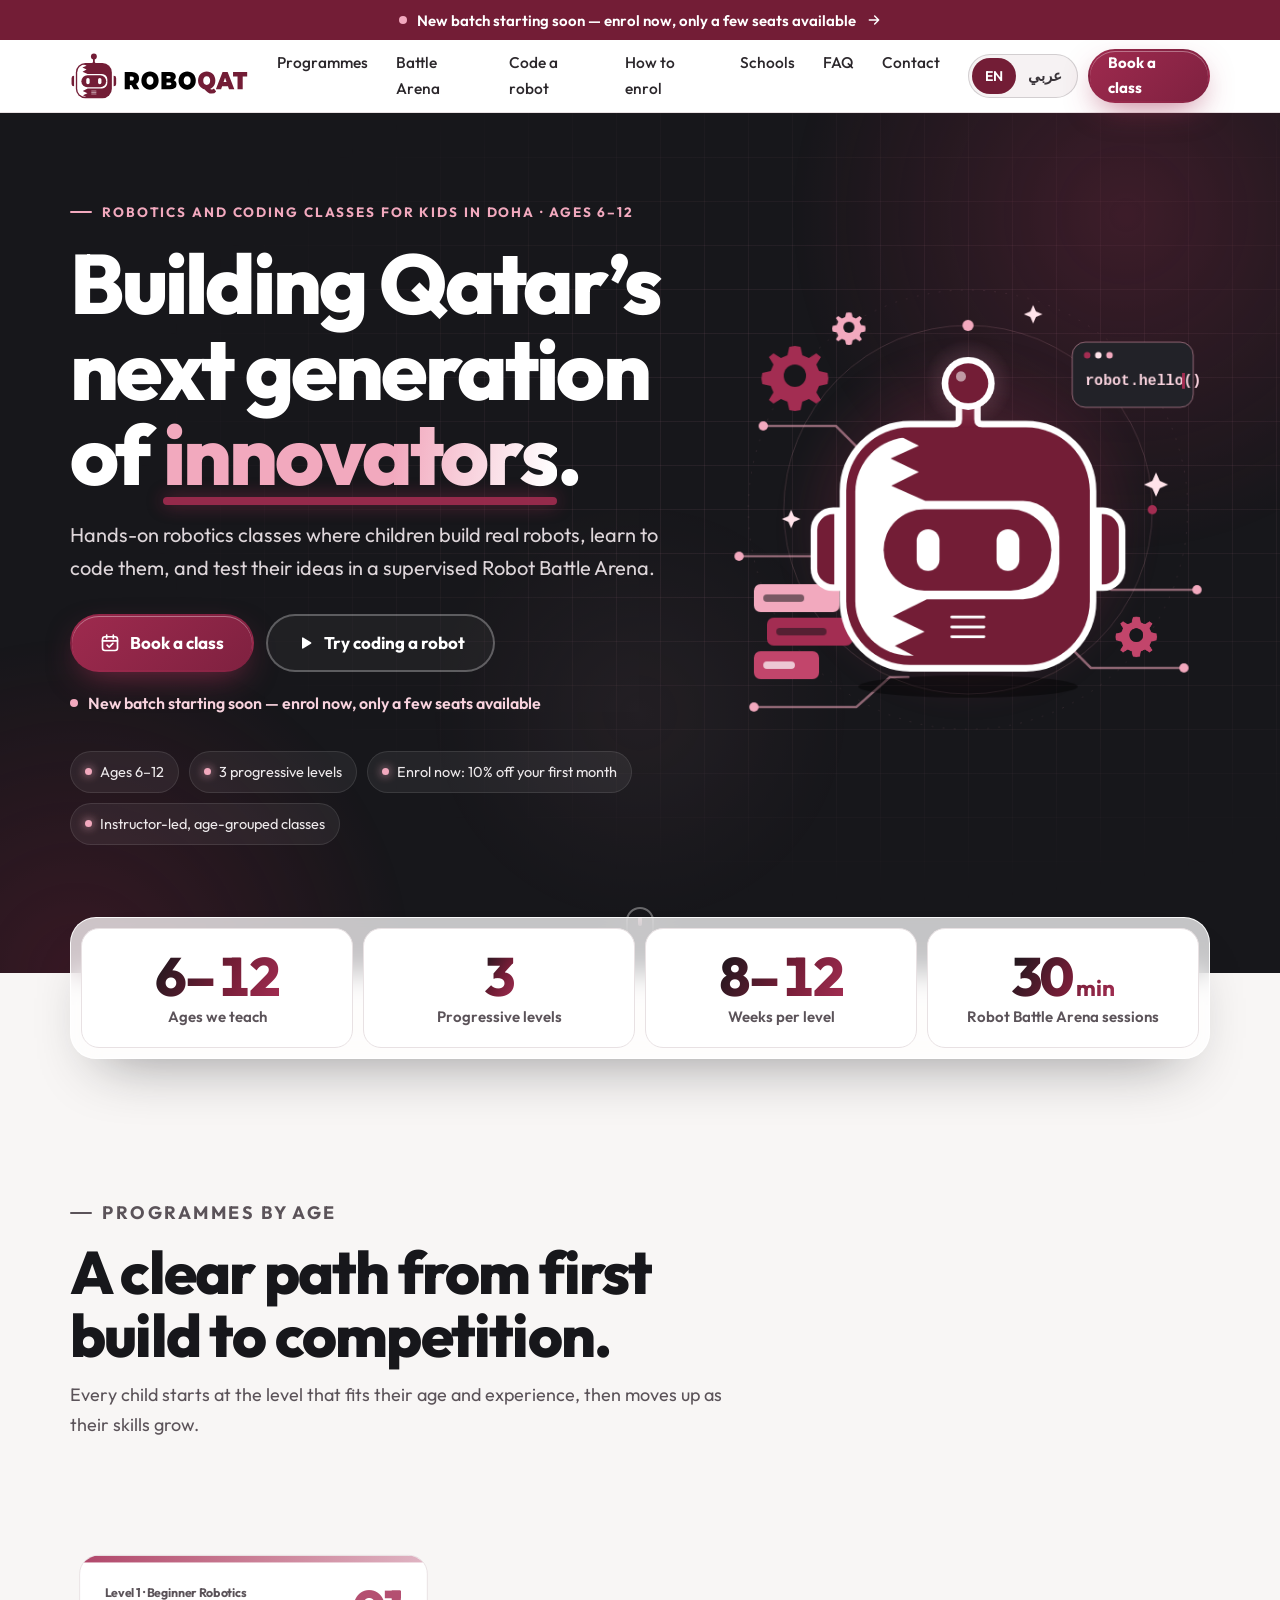
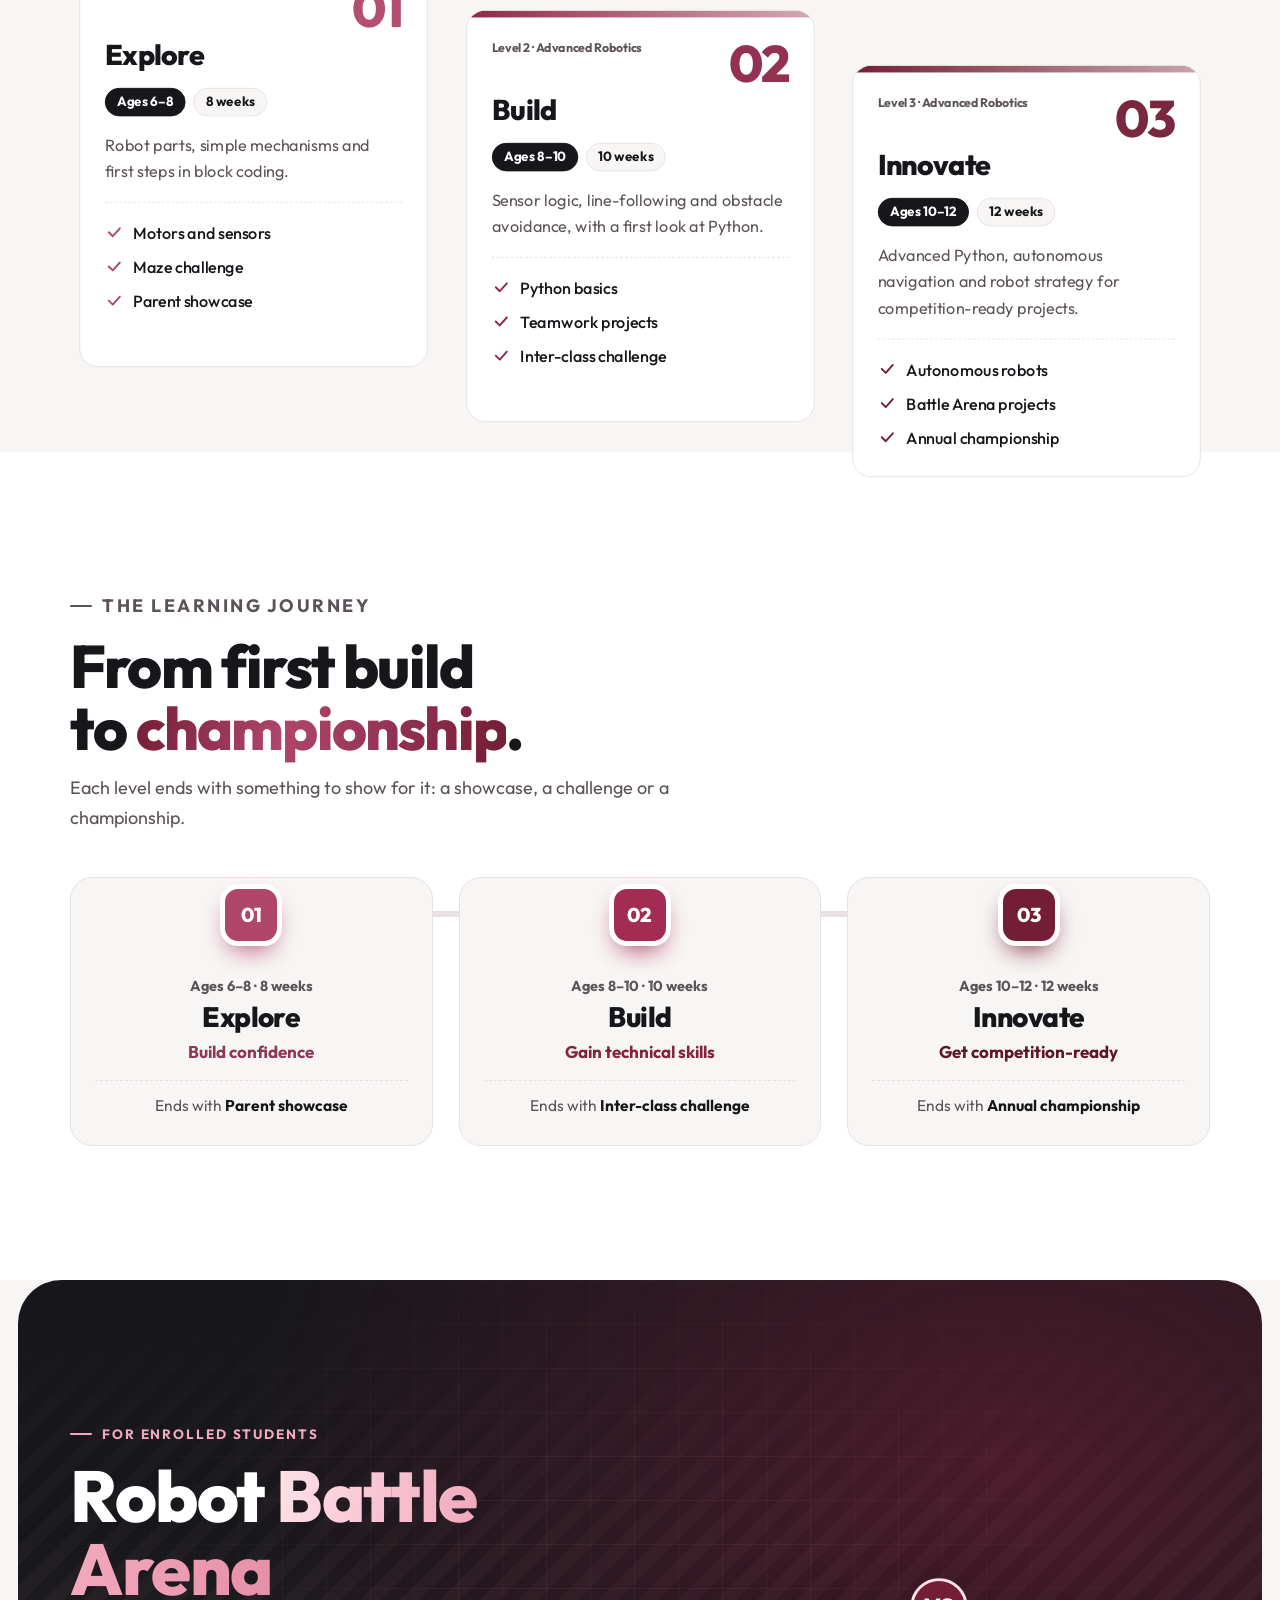
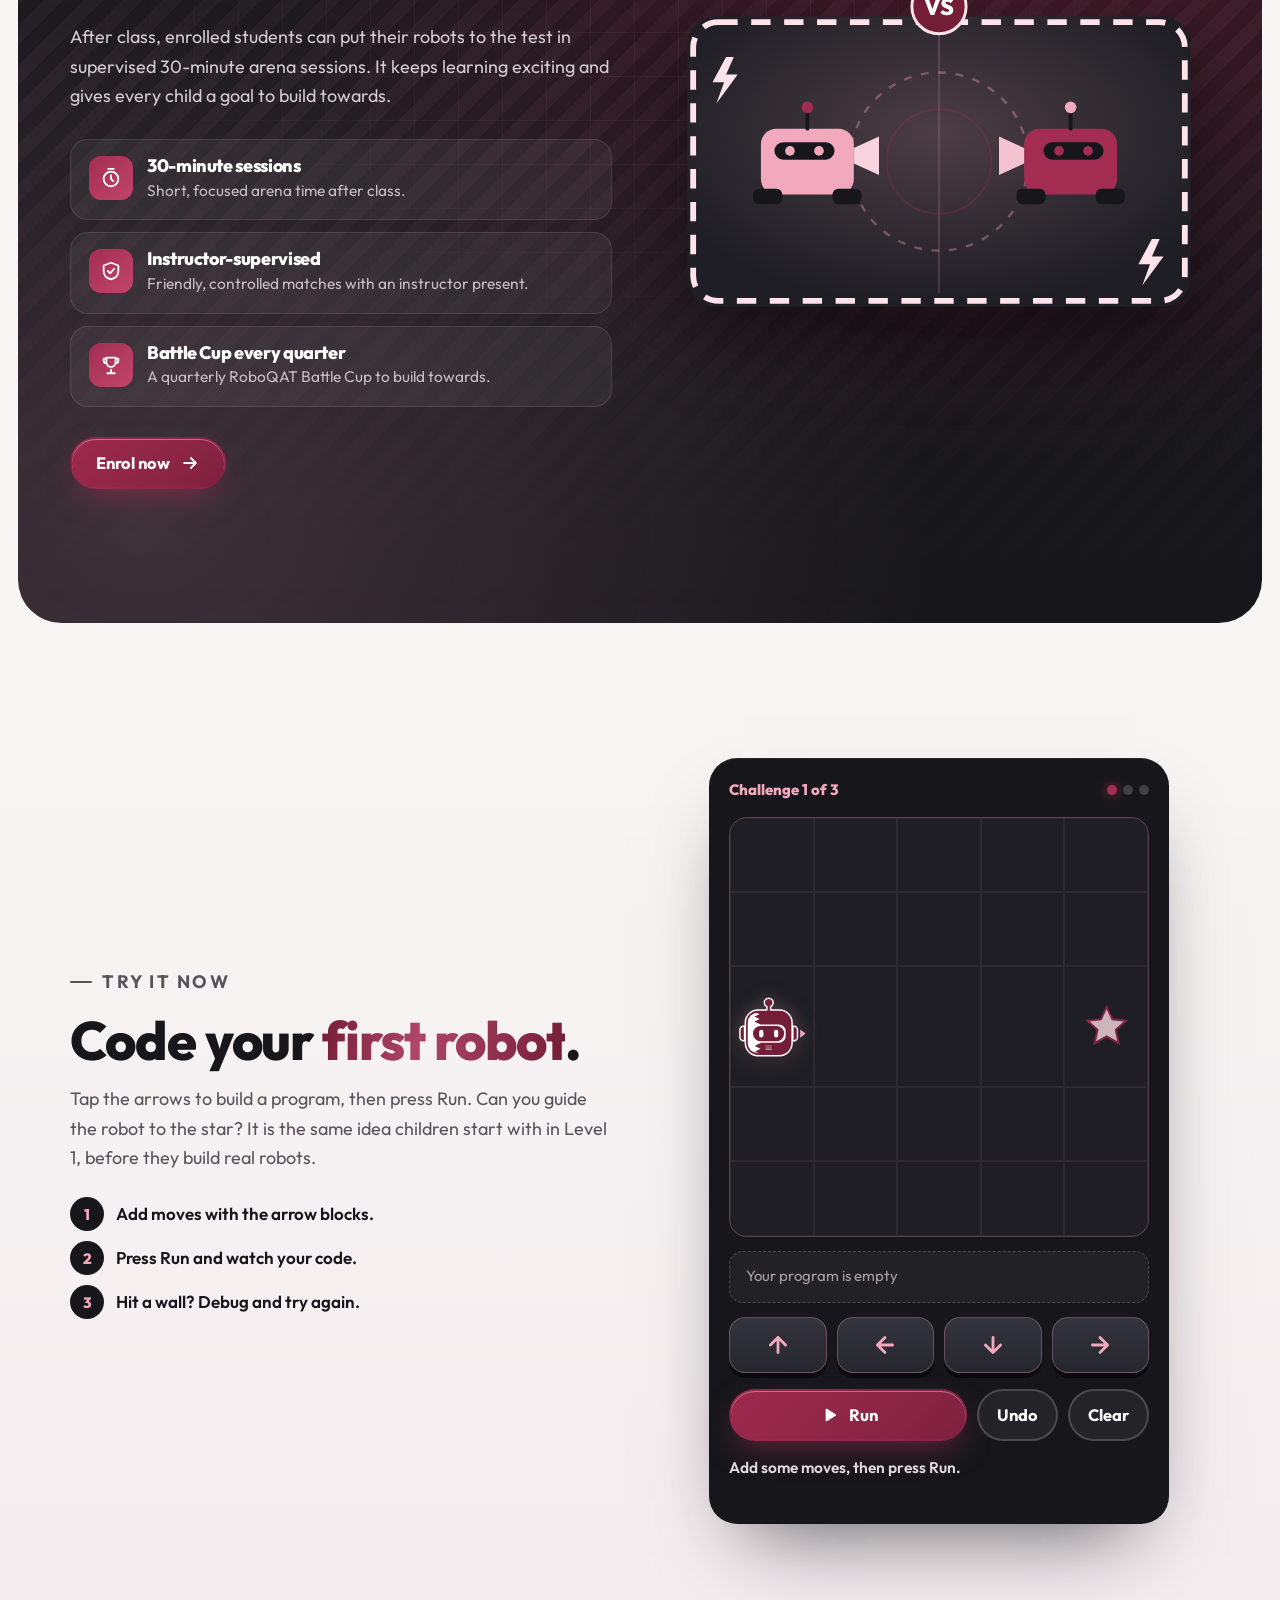
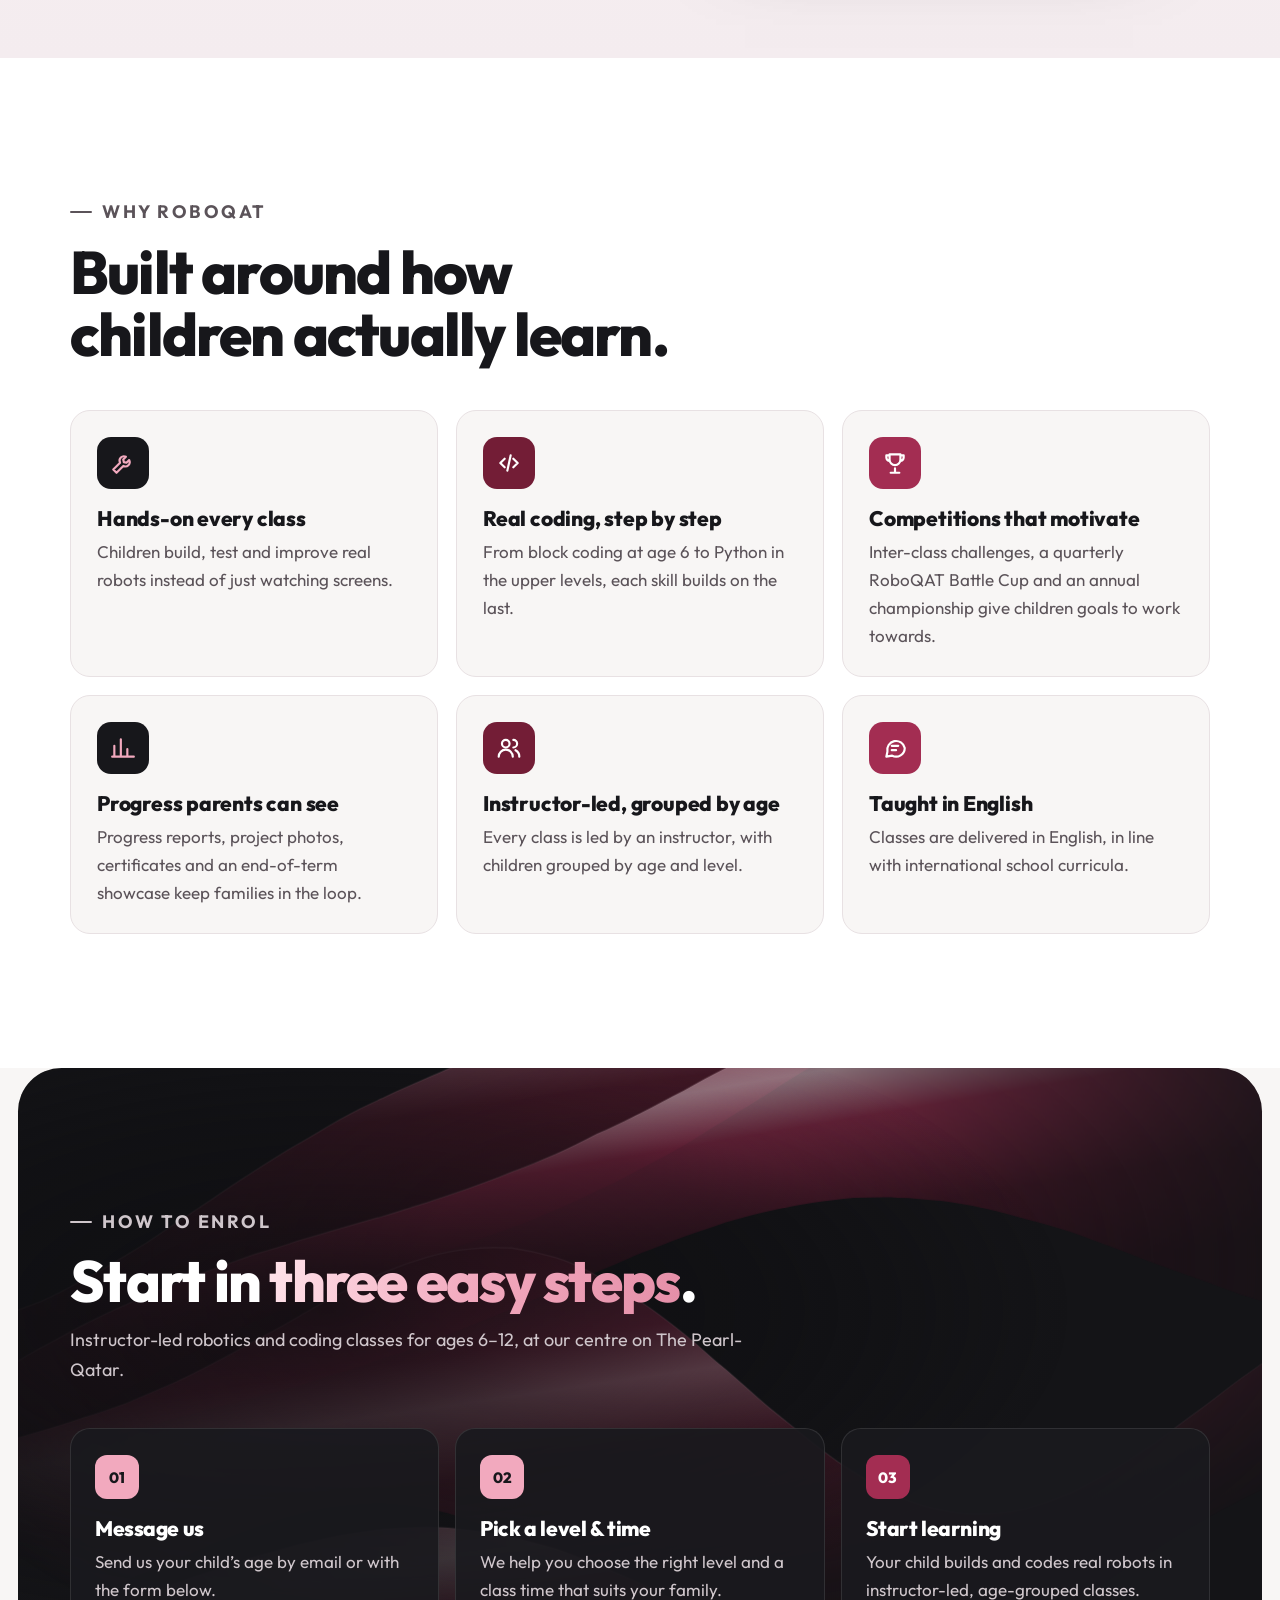
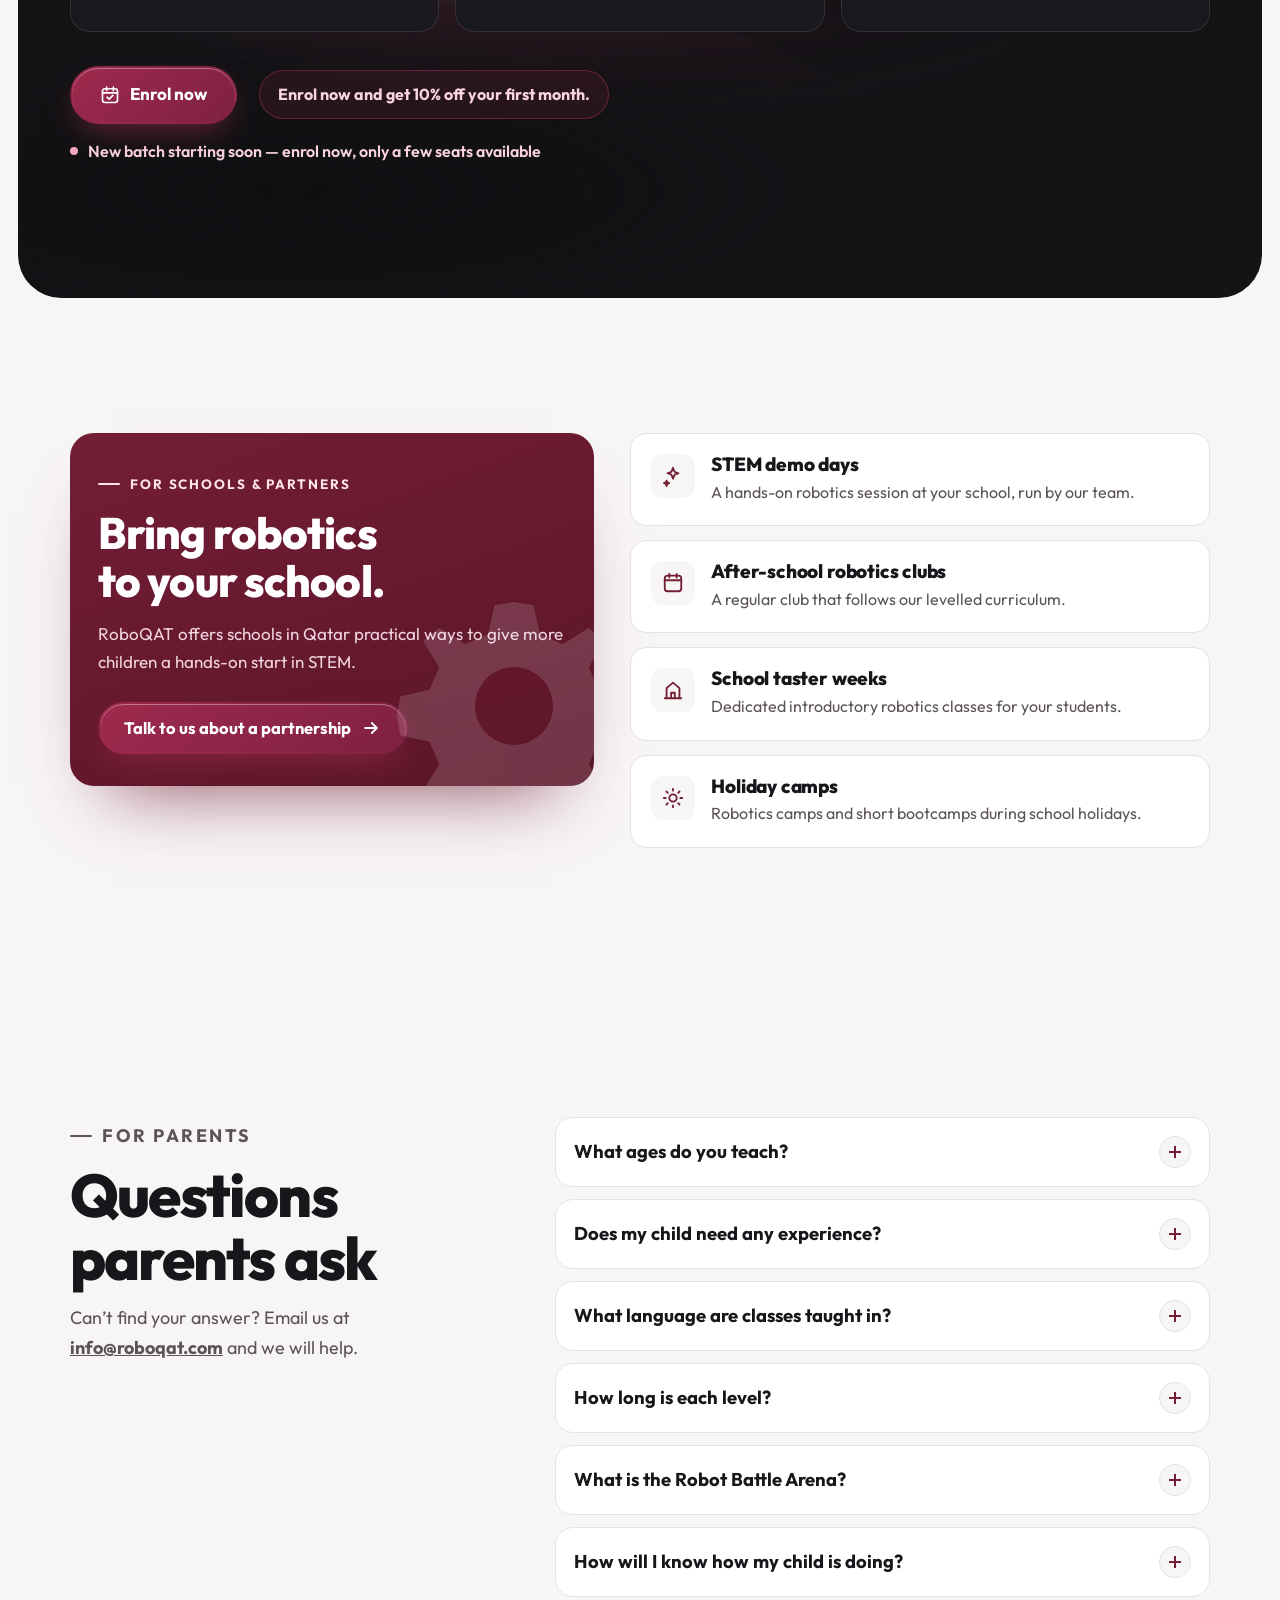
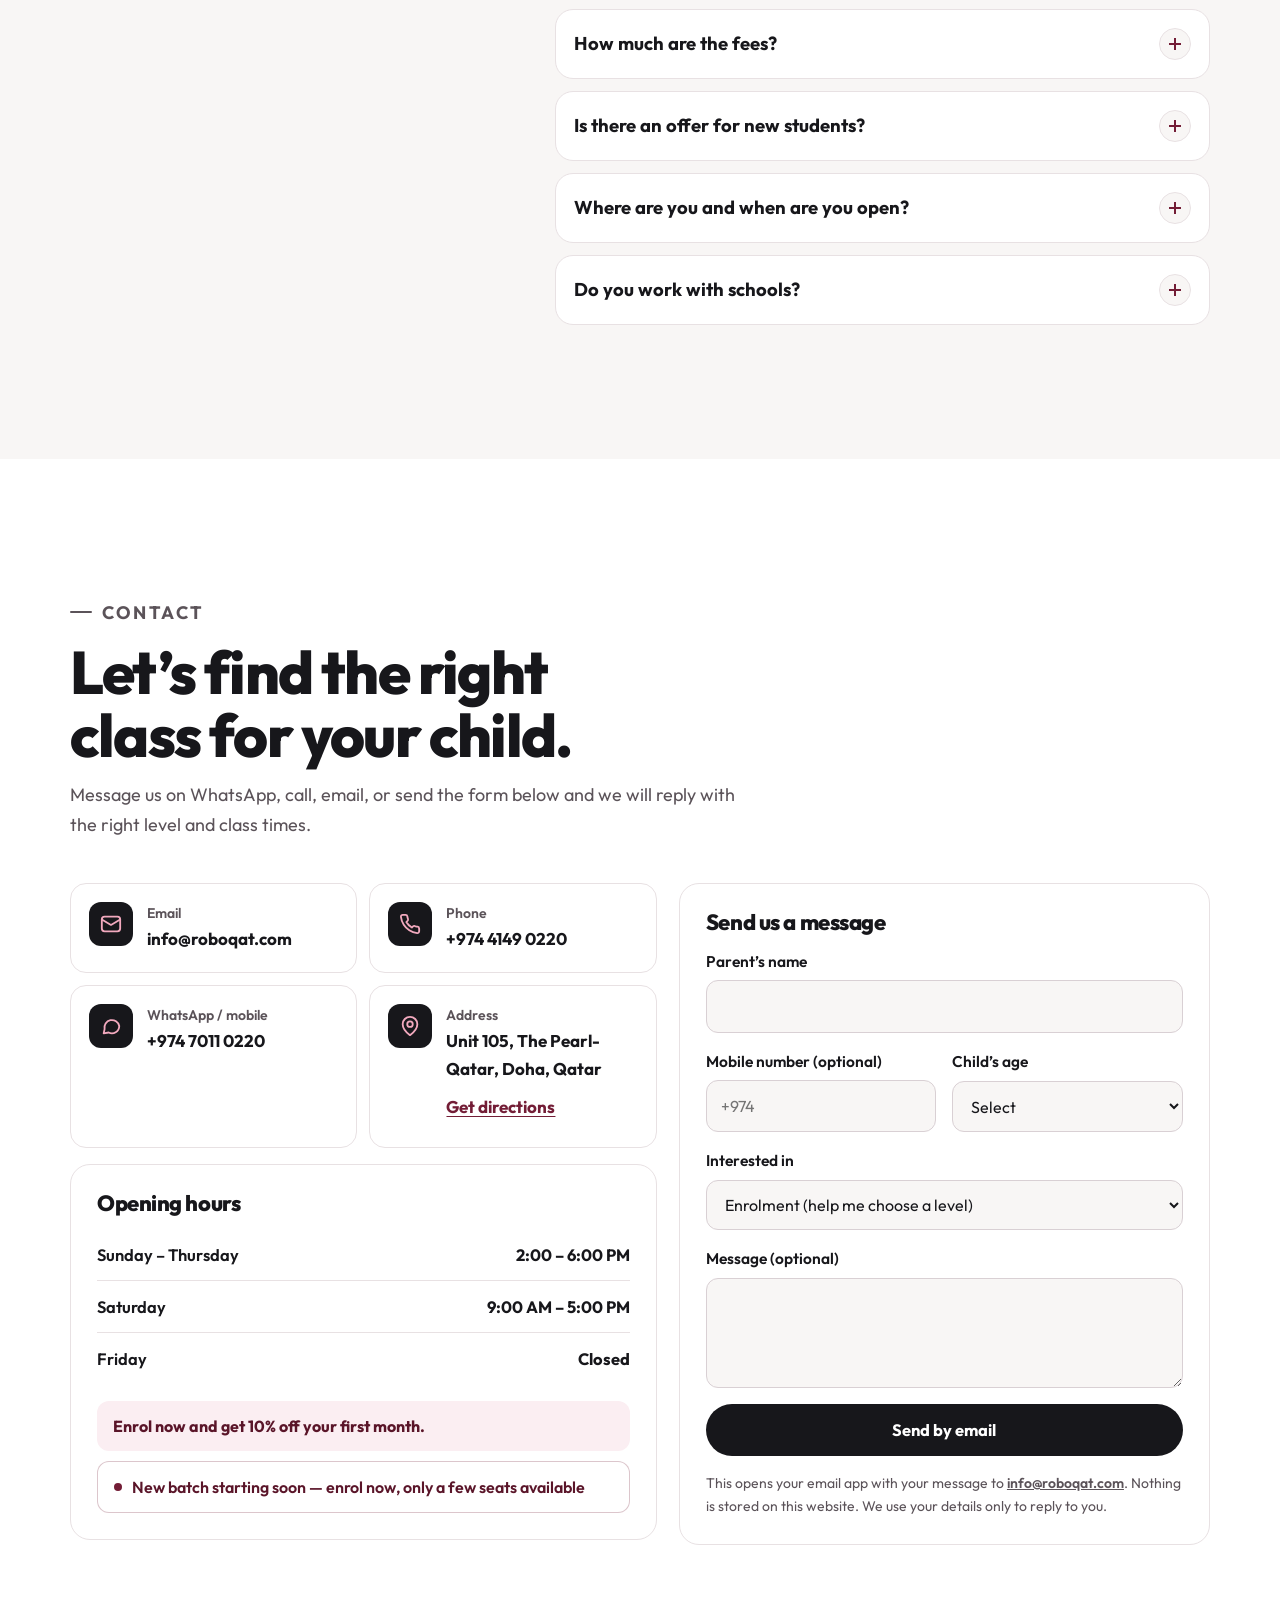
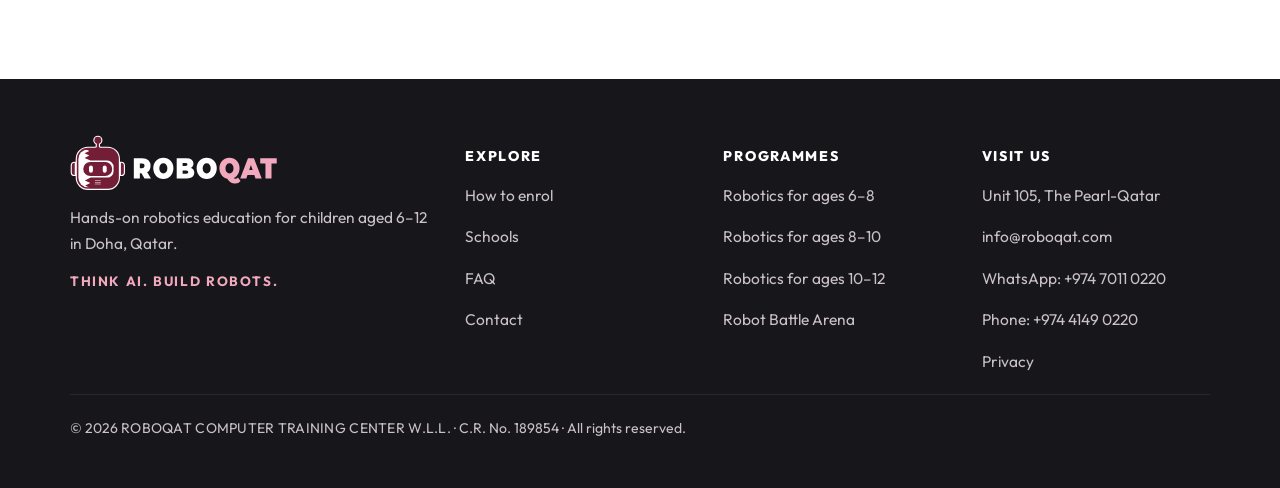
==== commit ea029dd3: "Seats banner, silk waves enrol background, WhatsApp number Co-Authored-By: Claude Opus 5.5 <noreply@" ====
--- a/index.html
+++ b/index.html
@@ -50,7 +50,7 @@
    "logo": "https://roboqat.com/assets/roboqat-logo.png",
    "image": "https://roboqat.com/assets/og-image.png",
    "email": "info@roboqat.com",
-   "telephone": "+974 3007 3786",
+   "telephone": "+974 4149 0220",
    "description": "Robotics and coding classes for kids aged 6–12 at The Pearl-Qatar, Doha. Three levels from block coding to Python, plus a Robot Battle Arena. Enrol now.",
    "areaServed": [
     {
@@ -97,7 +97,21 @@
     "@type": "PropertyValue",
     "propertyID": "Commercial Registration (Qatar)",
     "value": "189854"
-   }
+   },
+   "contactPoint": [
+    {
+     "@type": "ContactPoint",
+     "contactType": "customer service",
+     "telephone": "+974 4149 0220",
+     "email": "info@roboqat.com"
+    },
+    {
+     "@type": "ContactPoint",
+     "contactType": "customer service",
+     "telephone": "+974 7011 0220",
+     "description": "Mobile and WhatsApp"
+    }
+   ]
   },
   {
    "@type": "WebSite",
@@ -255,11 +269,12 @@
 <a class="skip" href="#main">Skip to content</a>
 <div class="progress" aria-hidden="true"><span></span></div>
 
+<a class="announce" href="#contact"><span class="wrap"><span class="dot" aria-hidden="true"></span><span>New batch starting soon — enrol now, only a few seats available</span><svg class="flip" viewBox="0 0 24 24" fill="none" stroke="currentColor" stroke-width="2.2" stroke-linecap="round" stroke-linejoin="round" aria-hidden="true"><path d="M5 12h14M13 6l6 6-6 6"/></svg></span></a>
 
 <header class="site-head">
  <div class="wrap head-in">
   <a class="logo" href="#top" aria-label="RoboQAT home">
-   <svg class="brand" viewBox="46.1 -1.0 906.4 274.9" aria-hidden="true" focusable="false" style="direction:ltr;aspect-ratio:906.4/274.9"><g transform="translate(0 0) scale(0.62)"><defs><clipPath id="rqhd-in"><rect x="139.5" y="113" width="311" height="300.5" rx="75"/></clipPath></defs><g class="rq-ant"><path d="M286.75 60V88Q286.75 99 275 99.6H314.5Q303.25 99 303.25 88V60Z" fill="#731D36"/><circle class="rq-bulb" cx="295" cy="38.5" r="27.5" fill="#731D36"/></g><path d="M110.5 218.5V315.5H109A22 22 0 0 1 87 293.5V240.5A22 22 0 0 1 109 218.5Z" fill="#731D36"/><path d="M479 218.5V315.5H480.5A22 22 0 0 0 502.5 293.5V240.5A22 22 0 0 0 480.5 218.5Z" fill="#731D36"/><rect x="127" y="99" width="335.5" height="327.5" rx="88" fill="#731D36"/><path clip-path="url(#rqhd-in)" fill="#fff" d="M130 104H186.5L227 124.5L188 142L227 160.5L189 179.5L236 200.5H370.5A50 50 0 0 1 420.5 250.5V286A50 50 0 0 1 370.5 336H238L191 359.5L235 380.5L194 400L234 421H130Z"/><rect x="178.5" y="212" width="231" height="112" rx="56" fill="#731D36"/><g class="rq-eyes blink" fill="#fff"><rect x="224" y="239.5" width="31.5" height="57.5" rx="15.75"/><rect x="334" y="239.5" width="31.5" height="57.5" rx="15.75"/></g><g fill="#fff"><rect x="270.5" y="358.4" width="48" height="3.9" rx="1.9"/><rect x="270.5" y="372.1" width="48" height="3.9" rx="1.9"/><rect x="270.5" y="385.6" width="48" height="3.9" rx="1.9"/></g></g><g transform="translate(341.0 -387.6)"><path fill="#000000" d="M10.7 592.5V508.5H45.3Q62.4 508.5 71.3 517Q80.2 525.5 80.2 540.2Q80.2 549.9 76.1 556.9Q72 563.9 64.4 567.7Q56.8 571.4 46.4 571.4H24.6L35.7 559.7V592.5ZM55.1 592.5 36.9 561.9H63.4L81.8 592.5ZM35.7 562.9 24.6 550H44.8Q50 550 52.5 547.4Q55 544.7 55 540.2Q55 535.6 52.5 533Q50 530.3 44.8 530.3H24.6L35.7 517.5ZM133.3 594.4Q124.2 594.4 116.6 591.2Q108.9 587.9 103.2 582Q97.6 576.1 94.5 568Q91.4 560 91.4 550.4Q91.4 540.9 94.5 532.9Q97.6 525 103.2 519Q108.9 513.1 116.5 509.8Q124.2 506.6 133.2 506.6Q142.4 506.6 150 509.8Q157.6 513.1 163.3 519Q168.9 525 172 532.9Q175.1 540.9 175.1 550.4Q175.1 560 172 568Q168.9 576.1 163.3 582Q157.6 587.9 150 591.2Q142.4 594.4 133.3 594.4ZM133.2 571.5Q136.7 571.5 139.8 570.1Q142.8 568.6 145.1 565.9Q147.4 563.2 148.6 559.3Q149.9 555.4 149.9 550.5Q149.9 545.6 148.6 541.7Q147.4 537.8 145.1 535.1Q142.8 532.4 139.8 530.9Q136.8 529.5 133.3 529.5Q129.8 529.5 126.7 530.9Q123.7 532.4 121.4 535.1Q119.1 537.8 117.9 541.7Q116.6 545.6 116.6 550.5Q116.6 555.4 117.9 559.3Q119.1 563.2 121.4 565.9Q123.7 568.6 126.7 570.1Q129.7 571.5 133.2 571.5ZM188.7 592.5V508.5H228.3Q243.7 508.5 251 514.7Q258.3 520.9 258.3 530.5Q258.3 536.8 255.2 541.8Q252.1 546.8 246.1 549.7Q240.2 552.5 231.5 552.5L233.6 546.1Q242.3 546.1 248.6 548.8Q254.9 551.6 258.4 556.8Q261.8 562 261.8 569.3Q261.8 580.3 253.8 586.4Q245.8 592.5 230.4 592.5ZM213.3 572.7H228.3Q232.5 572.7 234.5 571Q236.6 569.3 236.6 566.1Q236.6 562.9 234.5 561.2Q232.5 559.5 228.3 559.5H211.6V540.8H224.9Q229.2 540.8 231.1 539.2Q233.1 537.5 233.1 534.5Q233.1 531.4 231.1 529.9Q229.2 528.3 224.9 528.3H213.3ZM313.3 594.4Q304.2 594.4 296.6 591.2Q288.9 587.9 283.2 582Q277.6 576.1 274.5 568Q271.4 560 271.4 550.4Q271.4 540.9 274.5 532.9Q277.6 525 283.2 519Q288.9 513.1 296.5 509.8Q304.2 506.6 313.2 506.6Q322.4 506.6 330 509.8Q337.6 513.1 343.3 519Q348.9 525 352 532.9Q355.1 540.9 355.1 550.4Q355.1 560 352 568Q348.9 576.1 343.3 582Q337.6 587.9 330 591.2Q322.4 594.4 313.3 594.4ZM313.2 571.5Q316.7 571.5 319.8 570.1Q322.8 568.6 325.1 565.9Q327.4 563.2 328.6 559.3Q329.9 555.4 329.9 550.5Q329.9 545.6 328.6 541.7Q327.4 537.8 325.1 535.1Q322.8 532.4 319.8 530.9Q316.8 529.5 313.3 529.5Q309.8 529.5 306.7 530.9Q303.7 532.4 301.4 535.1Q299.1 537.8 297.9 541.7Q296.6 545.6 296.6 550.5Q296.6 555.4 297.9 559.3Q299.1 563.2 301.4 565.9Q303.7 568.6 306.7 570.1Q309.7 571.5 313.2 571.5Z"/><path fill="#731D36" d="M407.9 594.4Q398.9 594.4 391.2 591.2Q383.5 587.9 377.9 582Q372.3 576.1 369.1 568Q366 560 366 550.5Q366 540.9 369.1 532.9Q372.3 524.9 377.9 519Q383.5 513.1 391.2 509.8Q398.9 506.6 407.9 506.6Q417 506.6 424.6 509.8Q432.3 513.1 437.9 519Q443.5 524.9 446.6 532.9Q449.8 540.9 449.8 550.5Q449.8 560 446.6 568Q443.5 576.1 437.9 582Q432.3 587.9 424.6 591.2Q417 594.4 407.9 594.4ZM432.2 613.7Q427 613.7 422.5 612.6Q418.1 611.5 413.9 608.8Q409.7 606.2 405.1 601.6Q400.6 596.9 394.9 590.1L420.8 582.9Q423.4 587.3 425.2 589.7Q427 592.1 428.7 593.1Q430.5 594.1 432.7 594.1Q438.2 594.1 443 588.7L453.8 603.1Q445.8 613.7 432.2 613.7ZM407.9 571.5Q411.4 571.5 414.4 570.1Q417.4 568.6 419.7 565.9Q422 563.2 423.2 559.3Q424.5 555.4 424.5 550.5Q424.5 545.6 423.2 541.7Q422 537.8 419.7 535.1Q417.4 532.4 414.4 530.9Q411.4 529.5 407.9 529.5Q404.4 529.5 401.4 530.9Q398.3 532.4 396.1 535.1Q393.8 537.8 392.5 541.7Q391.2 545.6 391.2 550.5Q391.2 555.4 392.5 559.3Q393.8 563.2 396.1 565.9Q398.3 568.6 401.4 570.1Q404.4 571.5 407.9 571.5ZM452.3 592.5 484.7 508.5H509.3L541.7 592.5H515.9L491.9 521.9H501.7L477.7 592.5ZM471.6 577.9 477.9 557.5H512.1L518.4 577.9ZM557.2 592.5V530.5H535.5V508.5H604V530.5H582.3V592.5Z"/></g></svg>
+   <svg class="brand" viewBox="37.7 -1.8 865.8 232.5" aria-hidden="true" focusable="false" style="direction:ltr;aspect-ratio:865.8/232.5"><g transform="translate(0 0) scale(0.52)"><defs><clipPath id="rqhd-in"><rect x="139.5" y="113" width="311" height="300.5" rx="75"/></clipPath></defs><g class="rq-ant"><path d="M286.75 60V88Q286.75 99 275 99.6H314.5Q303.25 99 303.25 88V60Z" fill="#731D36"/><circle class="rq-bulb" cx="295" cy="38.5" r="27.5" fill="#731D36"/></g><path d="M110.5 218.5V315.5H109A22 22 0 0 1 87 293.5V240.5A22 22 0 0 1 109 218.5Z" fill="#731D36"/><path d="M479 218.5V315.5H480.5A22 22 0 0 0 502.5 293.5V240.5A22 22 0 0 0 480.5 218.5Z" fill="#731D36"/><rect x="127" y="99" width="335.5" height="327.5" rx="88" fill="#731D36"/><path clip-path="url(#rqhd-in)" fill="#fff" d="M130 104H186.5L227 124.5L188 142L227 160.5L189 179.5L236 200.5H370.5A50 50 0 0 1 420.5 250.5V286A50 50 0 0 1 370.5 336H238L191 359.5L235 380.5L194 400L234 421H130Z"/><rect x="178.5" y="212" width="231" height="112" rx="56" fill="#731D36"/><g class="rq-eyes blink" fill="#fff"><rect x="224" y="239.5" width="31.5" height="57.5" rx="15.75"/><rect x="334" y="239.5" width="31.5" height="57.5" rx="15.75"/></g><g fill="#fff"><rect x="270.5" y="358.4" width="48" height="3.9" rx="1.9"/><rect x="270.5" y="372.1" width="48" height="3.9" rx="1.9"/><rect x="270.5" y="385.6" width="48" height="3.9" rx="1.9"/></g></g><g transform="translate(292.0 -413.9)"><path fill="#000000" d="M10.7 592.5V508.5H45.3Q62.4 508.5 71.3 517Q80.2 525.5 80.2 540.2Q80.2 549.9 76.1 556.9Q72 563.9 64.4 567.7Q56.8 571.4 46.4 571.4H24.6L35.7 559.7V592.5ZM55.1 592.5 36.9 561.9H63.4L81.8 592.5ZM35.7 562.9 24.6 550H44.8Q50 550 52.5 547.4Q55 544.7 55 540.2Q55 535.6 52.5 533Q50 530.3 44.8 530.3H24.6L35.7 517.5ZM133.3 594.4Q124.2 594.4 116.6 591.2Q108.9 587.9 103.2 582Q97.6 576.1 94.5 568Q91.4 560 91.4 550.4Q91.4 540.9 94.5 532.9Q97.6 525 103.2 519Q108.9 513.1 116.5 509.8Q124.2 506.6 133.2 506.6Q142.4 506.6 150 509.8Q157.6 513.1 163.3 519Q168.9 525 172 532.9Q175.1 540.9 175.1 550.4Q175.1 560 172 568Q168.9 576.1 163.3 582Q157.6 587.9 150 591.2Q142.4 594.4 133.3 594.4ZM133.2 571.5Q136.7 571.5 139.8 570.1Q142.8 568.6 145.1 565.9Q147.4 563.2 148.6 559.3Q149.9 555.4 149.9 550.5Q149.9 545.6 148.6 541.7Q147.4 537.8 145.1 535.1Q142.8 532.4 139.8 530.9Q136.8 529.5 133.3 529.5Q129.8 529.5 126.7 530.9Q123.7 532.4 121.4 535.1Q119.1 537.8 117.9 541.7Q116.6 545.6 116.6 550.5Q116.6 555.4 117.9 559.3Q119.1 563.2 121.4 565.9Q123.7 568.6 126.7 570.1Q129.7 571.5 133.2 571.5ZM188.7 592.5V508.5H228.3Q243.7 508.5 251 514.7Q258.3 520.9 258.3 530.5Q258.3 536.8 255.2 541.8Q252.1 546.8 246.1 549.7Q240.2 552.5 231.5 552.5L233.6 546.1Q242.3 546.1 248.6 548.8Q254.9 551.6 258.4 556.8Q261.8 562 261.8 569.3Q261.8 580.3 253.8 586.4Q245.8 592.5 230.4 592.5ZM213.3 572.7H228.3Q232.5 572.7 234.5 571Q236.6 569.3 236.6 566.1Q236.6 562.9 234.5 561.2Q232.5 559.5 228.3 559.5H211.6V540.8H224.9Q229.2 540.8 231.1 539.2Q233.1 537.5 233.1 534.5Q233.1 531.4 231.1 529.9Q229.2 528.3 224.9 528.3H213.3ZM313.3 594.4Q304.2 594.4 296.6 591.2Q288.9 587.9 283.2 582Q277.6 576.1 274.5 568Q271.4 560 271.4 550.4Q271.4 540.9 274.5 532.9Q277.6 525 283.2 519Q288.9 513.1 296.5 509.8Q304.2 506.6 313.2 506.6Q322.4 506.6 330 509.8Q337.6 513.1 343.3 519Q348.9 525 352 532.9Q355.1 540.9 355.1 550.4Q355.1 560 352 568Q348.9 576.1 343.3 582Q337.6 587.9 330 591.2Q322.4 594.4 313.3 594.4ZM313.2 571.5Q316.7 571.5 319.8 570.1Q322.8 568.6 325.1 565.9Q327.4 563.2 328.6 559.3Q329.9 555.4 329.9 550.5Q329.9 545.6 328.6 541.7Q327.4 537.8 325.1 535.1Q322.8 532.4 319.8 530.9Q316.8 529.5 313.3 529.5Q309.8 529.5 306.7 530.9Q303.7 532.4 301.4 535.1Q299.1 537.8 297.9 541.7Q296.6 545.6 296.6 550.5Q296.6 555.4 297.9 559.3Q299.1 563.2 301.4 565.9Q303.7 568.6 306.7 570.1Q309.7 571.5 313.2 571.5Z"/><path fill="#731D36" d="M407.9 594.4Q398.9 594.4 391.2 591.2Q383.5 587.9 377.9 582Q372.3 576.1 369.1 568Q366 560 366 550.5Q366 540.9 369.1 532.9Q372.3 524.9 377.9 519Q383.5 513.1 391.2 509.8Q398.9 506.6 407.9 506.6Q417 506.6 424.6 509.8Q432.3 513.1 437.9 519Q443.5 524.9 446.6 532.9Q449.8 540.9 449.8 550.5Q449.8 560 446.6 568Q443.5 576.1 437.9 582Q432.3 587.9 424.6 591.2Q417 594.4 407.9 594.4ZM432.2 613.7Q427 613.7 422.5 612.6Q418.1 611.5 413.9 608.8Q409.7 606.2 405.1 601.6Q400.6 596.9 394.9 590.1L420.8 582.9Q423.4 587.3 425.2 589.7Q427 592.1 428.7 593.1Q430.5 594.1 432.7 594.1Q438.2 594.1 443 588.7L453.8 603.1Q445.8 613.7 432.2 613.7ZM407.9 571.5Q411.4 571.5 414.4 570.1Q417.4 568.6 419.7 565.9Q422 563.2 423.2 559.3Q424.5 555.4 424.5 550.5Q424.5 545.6 423.2 541.7Q422 537.8 419.7 535.1Q417.4 532.4 414.4 530.9Q411.4 529.5 407.9 529.5Q404.4 529.5 401.4 530.9Q398.3 532.4 396.1 535.1Q393.8 537.8 392.5 541.7Q391.2 545.6 391.2 550.5Q391.2 555.4 392.5 559.3Q393.8 563.2 396.1 565.9Q398.3 568.6 401.4 570.1Q404.4 571.5 407.9 571.5ZM452.3 592.5 484.7 508.5H509.3L541.7 592.5H515.9L491.9 521.9H501.7L477.7 592.5ZM471.6 577.9 477.9 557.5H512.1L518.4 577.9ZM557.2 592.5V530.5H535.5V508.5H604V530.5H582.3V592.5Z"/></g></svg>
   </a>
   <nav class="nav" id="nav" aria-label="Main">
    <ul>
@@ -299,7 +314,8 @@
     </a>
     <a class="btn btn-ghost btn-lg" href="#play"><svg viewBox="0 0 24 24" fill="currentColor" aria-hidden="true"><path d="M8 5.5v13a1 1 0 0 0 1.5.9l10.4-6.5a1 1 0 0 0 0-1.8L9.5 4.6A1 1 0 0 0 8 5.5z"/></svg><span>Try coding a robot</span></a>
    </div>
-   <ul class="chips k" style="--i:9">
+   <p class="urgency k" style="--i:9"><span class="dot" aria-hidden="true"></span>New batch starting soon — enrol now, only a few seats available</p>
+   <ul class="chips k" style="--i:10">
     <li>Ages 6–12</li>
     <li>3 progressive levels</li>
     <li>Enrol now: 10% off your first month</li>
@@ -317,7 +333,7 @@
     <g class="layer" style="--d:-10">
      <circle cx="260" cy="250" r="236" fill="none" stroke="#F2A9BE" stroke-opacity=".12" stroke-dasharray="2 10"/>
      <circle cx="260" cy="250" r="198" fill="none" stroke="#F2A9BE" stroke-opacity=".18"/>
-     <g class="orbit"><circle cx="260" cy="52" r="6" fill="#F2A9BE" filter="url(#hglow)"/><circle cx="458" cy="250" r="5" fill="#A32D52"/><circle cx="90" cy="350" r="4" fill="#FFE3EA"/></g>
+     <g class="orbit"><circle cx="260" cy="52" r="6" fill="#F2A9BE"/><circle cx="458" cy="250" r="5" fill="#A32D52"/><circle cx="90" cy="350" r="4" fill="#FFE3EA"/></g>
      <g class="traces" fill="none" stroke="#F2A9BE" stroke-width="2.5" stroke-linecap="round" stroke-linejoin="round" stroke-opacity=".55">
       <path pathLength="1" d="M14 300H112L152 262H184"/>
       <path pathLength="1" d="M506 336H414L376 298H338"/>
@@ -352,7 +368,7 @@
     <!-- layer 3: the official RoboQAT robot (traced from the client's logo; see _build/make_logo.py) -->
     <g class="layer" style="--d:24">
      <ellipse class="shadow" cx="260" cy="440" rx="118" ry="12" fill="#000" opacity=".4"/>
-     <g class="bot"><g transform="translate(30.1 84.2) scale(.78)"><g fill="#fff" stroke="#fff" stroke-width="18" stroke-linejoin="round"><path d="M286.75 60V88Q286.75 99 275 99.6H314.5Q303.25 99 303.25 88V60Z"/><rect x="87" y="218.5" width="415.5" height="97" rx="22"/><rect x="127" y="99" width="335.5" height="327.5" rx="88"/></g><defs><clipPath id="rqhero-in"><rect x="139.5" y="113" width="311" height="300.5" rx="75"/></clipPath></defs><path d="M286.75 60V88Q286.75 99 275 99.6H314.5Q303.25 99 303.25 88V60Z" fill="#731D36"/><path d="M110.5 218.5V315.5H109A22 22 0 0 1 87 293.5V240.5A22 22 0 0 1 109 218.5Z" fill="#731D36"/><path d="M479 218.5V315.5H480.5A22 22 0 0 0 502.5 293.5V240.5A22 22 0 0 0 480.5 218.5Z" fill="#731D36"/><rect x="127" y="99" width="335.5" height="327.5" rx="88" fill="#731D36"/><path clip-path="url(#rqhero-in)" fill="#fff" d="M130 104H186.5L227 124.5L188 142L227 160.5L189 179.5L236 200.5H370.5A50 50 0 0 1 420.5 250.5V286A50 50 0 0 1 370.5 336H238L191 359.5L235 380.5L194 400L234 421H130Z"/><rect x="178.5" y="212" width="231" height="112" rx="56" fill="#731D36"/><g class="pupils"><g class="eyes" fill="#fff"><rect x="224" y="239.5" width="31.5" height="57.5" rx="15.75"/><rect x="334" y="239.5" width="31.5" height="57.5" rx="15.75"/></g></g><g fill="#fff"><rect x="270.5" y="358.4" width="48" height="3.9" rx="1.9"/><rect x="270.5" y="372.1" width="48" height="3.9" rx="1.9"/><rect x="270.5" y="385.6" width="48" height="3.9" rx="1.9"/></g><g class="ant-bob"><circle class="bulb-halo" cx="295" cy="38.5" r="46" fill="#F2A9BE" filter="url(#hglow)"/><circle cx="295" cy="38.5" r="36.5" fill="#fff"/><circle class="bulb" cx="295" cy="38.5" r="27.5" fill="#731D36"/><circle class="bulb-hi" cx="285" cy="29" r="7" fill="#fff" opacity=".55"/></g></g></g>
+     <g class="bot"><g transform="translate(30.1 84.2) scale(.78)"><g fill="#fff" stroke="#fff" stroke-width="18" stroke-linejoin="round"><path d="M286.75 60V88Q286.75 99 275 99.6H314.5Q303.25 99 303.25 88V60Z"/><rect x="87" y="218.5" width="415.5" height="97" rx="22"/><rect x="127" y="99" width="335.5" height="327.5" rx="88"/></g><defs><clipPath id="rqhero-in"><rect x="139.5" y="113" width="311" height="300.5" rx="75"/></clipPath></defs><path d="M286.75 60V88Q286.75 99 275 99.6H314.5Q303.25 99 303.25 88V60Z" fill="#731D36"/><path d="M110.5 218.5V315.5H109A22 22 0 0 1 87 293.5V240.5A22 22 0 0 1 109 218.5Z" fill="#731D36"/><path d="M479 218.5V315.5H480.5A22 22 0 0 0 502.5 293.5V240.5A22 22 0 0 0 480.5 218.5Z" fill="#731D36"/><rect x="127" y="99" width="335.5" height="327.5" rx="88" fill="#731D36"/><path clip-path="url(#rqhero-in)" fill="#fff" d="M130 104H186.5L227 124.5L188 142L227 160.5L189 179.5L236 200.5H370.5A50 50 0 0 1 420.5 250.5V286A50 50 0 0 1 370.5 336H238L191 359.5L235 380.5L194 400L234 421H130Z"/><rect x="178.5" y="212" width="231" height="112" rx="56" fill="#731D36"/><g class="pupils"><g class="eyes" fill="#fff"><rect x="224" y="239.5" width="31.5" height="57.5" rx="15.75"/><rect x="334" y="239.5" width="31.5" height="57.5" rx="15.75"/></g></g><g fill="#fff"><rect x="270.5" y="358.4" width="48" height="3.9" rx="1.9"/><rect x="270.5" y="372.1" width="48" height="3.9" rx="1.9"/><rect x="270.5" y="385.6" width="48" height="3.9" rx="1.9"/></g><g class="ant-bob"><defs><radialGradient id="rqbulbg"><stop offset="0" stop-color="#F2A9BE" stop-opacity=".95"/><stop offset=".55" stop-color="#F2A9BE" stop-opacity=".35"/><stop offset="1" stop-color="#F2A9BE" stop-opacity="0"/></radialGradient></defs><circle class="bulb-halo" cx="295" cy="38.5" r="62" fill="url(#rqbulbg)"/><circle cx="295" cy="38.5" r="36.5" fill="#fff"/><circle class="bulb" cx="295" cy="38.5" r="27.5" fill="#731D36"/><circle class="bulb-hi" cx="285" cy="29" r="7" fill="#fff" opacity=".55"/></g></g></g>
     </g>
    </svg>
   </div>
@@ -584,6 +600,7 @@
   <div class="enrol-cta" data-reveal>
    <a class="btn btn-primary btn-lg wa shine" data-wa="book" href="#contact"><svg viewBox="0 0 24 24" fill="none" stroke="currentColor" stroke-width="2" stroke-linecap="round" stroke-linejoin="round" aria-hidden="true"><rect x="3" y="4.5" width="18" height="16.5" rx="3"/><path d="M3 9.5h18M8 2.5v4M16 2.5v4M8.5 14.5l2.5 2.5 4.5-4.5"/></svg><span>Enrol now</span></a>
    <p class="offer-badge"><strong>Enrol now and get 10% off your first month.</strong></p>
+   <p class="urgency"><span class="dot" aria-hidden="true"></span>New batch starting soon — enrol now, only a few seats available</p>
   </div>
  </div>
 </section>
@@ -636,14 +653,14 @@
   <div class="sec-head" data-reveal>
    <p class="eyebrow">Contact</p>
    <h2 id="con-h">Let’s find the right class for your child.</h2>
-   <p>Email us or send the form below and we will reply with the right level and class times.</p>
+   <p>Message us on WhatsApp, call, email, or send the form below and we will reply with the right level and class times.</p>
   </div>
   <div class="contact" data-reveal>
    <div>
     <div class="cards">
      <a class="cbox mail-link" href="mailto:info@roboqat.com?subject=Class%20booking"><span class="ci"><svg viewBox="0 0 24 24" fill="none" stroke="currentColor" stroke-width="2" stroke-linecap="round" stroke-linejoin="round" aria-hidden="true"><rect x="2" y="4" width="20" height="16" rx="3"/><path d="M22 7l-10 6L2 7"/></svg></span><span><b>Email</b><span class="v ltr" dir="ltr">info@roboqat.com</span></span></a>
-     <a class="cbox" href="tel:+97430073786"><span class="ci"><svg viewBox="0 0 24 24" fill="none" stroke="currentColor" stroke-width="2" stroke-linecap="round" stroke-linejoin="round" aria-hidden="true"><path d="M22 16.9v3a2 2 0 0 1-2.2 2 19.8 19.8 0 0 1-8.6-3.1 19.5 19.5 0 0 1-6-6A19.8 19.8 0 0 1 2.1 4.2 2 2 0 0 1 4.1 2h3a2 2 0 0 1 2 1.7c.1 1 .4 1.9.7 2.8a2 2 0 0 1-.5 2.1L8 9.9a16 16 0 0 0 6 6l1.3-1.3a2 2 0 0 1 2.1-.4c.9.3 1.8.6 2.8.7a2 2 0 0 1 1.7 2z"/></svg></span><span><b>Phone</b><span class="v ltr" dir="ltr">+974 3007 3786</span></span></a>
-     <a class="cbox wa wa-only" data-wa="book" href="#contact" hidden><span class="ci"><svg viewBox="0 0 24 24" fill="none" stroke="currentColor" stroke-width="2" stroke-linecap="round" stroke-linejoin="round" aria-hidden="true"><path d="M21 12a8 8 0 0 1-11.6 7.1L4 20l1-4.6A8 8 0 1 1 21 12z"/></svg></span><span><b>WhatsApp</b><span class="v ltr wa-num" dir="ltr"></span></span></a>
+     <a class="cbox" href="tel:+97441490220"><span class="ci"><svg viewBox="0 0 24 24" fill="none" stroke="currentColor" stroke-width="2" stroke-linecap="round" stroke-linejoin="round" aria-hidden="true"><path d="M22 16.9v3a2 2 0 0 1-2.2 2 19.8 19.8 0 0 1-8.6-3.1 19.5 19.5 0 0 1-6-6A19.8 19.8 0 0 1 2.1 4.2 2 2 0 0 1 4.1 2h3a2 2 0 0 1 2 1.7c.1 1 .4 1.9.7 2.8a2 2 0 0 1-.5 2.1L8 9.9a16 16 0 0 0 6 6l1.3-1.3a2 2 0 0 1 2.1-.4c.9.3 1.8.6 2.8.7a2 2 0 0 1 1.7 2z"/></svg></span><span><b>Phone</b><span class="v ltr" dir="ltr">+974 4149 0220</span></span></a>
+     <a class="cbox wa" data-wa="book" href="https://wa.me/97470110220" target="_blank" rel="noopener"><span class="ci"><svg viewBox="0 0 24 24" fill="none" stroke="currentColor" stroke-width="2" stroke-linecap="round" stroke-linejoin="round" aria-hidden="true"><path d="M21 12a8 8 0 0 1-11.6 7.1L4 20l1-4.6A8 8 0 1 1 21 12z"/></svg></span><span><b>WhatsApp / mobile</b><span class="v ltr wa-num" dir="ltr">+974 7011 0220</span></span></a>
      <div class="cbox addr"><span class="ci"><svg viewBox="0 0 24 24" fill="none" stroke="currentColor" stroke-width="2" stroke-linecap="round" stroke-linejoin="round" aria-hidden="true"><path d="M20 10c0 6-8 12-8 12s-8-6-8-12a8 8 0 0 1 16 0z"/><circle cx="12" cy="10" r="3"/></svg></span><span><b>Address</b><span class="v">Unit 105, The Pearl-Qatar, Doha, Qatar</span><a class="dir-link" href="https://www.google.com/maps/search/?api=1&amp;query=RoboQAT%2C%20The%20Pearl-Qatar%2C%20Doha" target="_blank" rel="noopener">Get directions<span class="sr"> (opens Google Maps in a new tab)</span></a></span></div>
     </div>
     <div class="panel" style="margin-top:16px">
@@ -654,6 +671,7 @@
       <tr><th scope="row">Friday</th><td>Closed</td></tr>
      </table>
      <p class="offer-note"><strong>Enrol now and get 10% off your first month.</strong></p>
+     <p class="urgency-note"><span class="dot" aria-hidden="true"></span>New batch starting soon — enrol now, only a few seats available</p>
     </div>
    </div>
    <div class="panel">
@@ -693,14 +711,14 @@
   <div class="foot-in">
    <div>
     <a class="logo" href="#top" aria-label="RoboQAT home">
-     <svg class="brand" viewBox="46.1 -1.0 906.4 274.9" aria-hidden="true" focusable="false" style="direction:ltr;aspect-ratio:906.4/274.9"><g transform="translate(0 0) scale(0.62)"><g fill="#fff" stroke="#fff" stroke-width="18" stroke-linejoin="round"><path d="M286.75 60V88Q286.75 99 275 99.6H314.5Q303.25 99 303.25 88V60Z"/><circle cx="295" cy="38.5" r="27.5"/><rect x="87" y="218.5" width="415.5" height="97" rx="22"/><rect x="127" y="99" width="335.5" height="327.5" rx="88"/></g><defs><clipPath id="rqft-in"><rect x="139.5" y="113" width="311" height="300.5" rx="75"/></clipPath></defs><g class="rq-ant"><path d="M286.75 60V88Q286.75 99 275 99.6H314.5Q303.25 99 303.25 88V60Z" fill="#731D36"/><circle class="rq-bulb" cx="295" cy="38.5" r="27.5" fill="#731D36"/></g><path d="M110.5 218.5V315.5H109A22 22 0 0 1 87 293.5V240.5A22 22 0 0 1 109 218.5Z" fill="#731D36"/><path d="M479 218.5V315.5H480.5A22 22 0 0 0 502.5 293.5V240.5A22 22 0 0 0 480.5 218.5Z" fill="#731D36"/><rect x="127" y="99" width="335.5" height="327.5" rx="88" fill="#731D36"/><path clip-path="url(#rqft-in)" fill="#fff" d="M130 104H186.5L227 124.5L188 142L227 160.5L189 179.5L236 200.5H370.5A50 50 0 0 1 420.5 250.5V286A50 50 0 0 1 370.5 336H238L191 359.5L235 380.5L194 400L234 421H130Z"/><rect x="178.5" y="212" width="231" height="112" rx="56" fill="#731D36"/><g class="rq-eyes blink" fill="#fff"><rect x="224" y="239.5" width="31.5" height="57.5" rx="15.75"/><rect x="334" y="239.5" width="31.5" height="57.5" rx="15.75"/></g><g fill="#fff"><rect x="270.5" y="358.4" width="48" height="3.9" rx="1.9"/><rect x="270.5" y="372.1" width="48" height="3.9" rx="1.9"/><rect x="270.5" y="385.6" width="48" height="3.9" rx="1.9"/></g></g><g transform="translate(341.0 -387.6)"><path fill="#fff" d="M10.7 592.5V508.5H45.3Q62.4 508.5 71.3 517Q80.2 525.5 80.2 540.2Q80.2 549.9 76.1 556.9Q72 563.9 64.4 567.7Q56.8 571.4 46.4 571.4H24.6L35.7 559.7V592.5ZM55.1 592.5 36.9 561.9H63.4L81.8 592.5ZM35.7 562.9 24.6 550H44.8Q50 550 52.5 547.4Q55 544.7 55 540.2Q55 535.6 52.5 533Q50 530.3 44.8 530.3H24.6L35.7 517.5ZM133.3 594.4Q124.2 594.4 116.6 591.2Q108.9 587.9 103.2 582Q97.6 576.1 94.5 568Q91.4 560 91.4 550.4Q91.4 540.9 94.5 532.9Q97.6 525 103.2 519Q108.9 513.1 116.5 509.8Q124.2 506.6 133.2 506.6Q142.4 506.6 150 509.8Q157.6 513.1 163.3 519Q168.9 525 172 532.9Q175.1 540.9 175.1 550.4Q175.1 560 172 568Q168.9 576.1 163.3 582Q157.6 587.9 150 591.2Q142.4 594.4 133.3 594.4ZM133.2 571.5Q136.7 571.5 139.8 570.1Q142.8 568.6 145.1 565.9Q147.4 563.2 148.6 559.3Q149.9 555.4 149.9 550.5Q149.9 545.6 148.6 541.7Q147.4 537.8 145.1 535.1Q142.8 532.4 139.8 530.9Q136.8 529.5 133.3 529.5Q129.8 529.5 126.7 530.9Q123.7 532.4 121.4 535.1Q119.1 537.8 117.9 541.7Q116.6 545.6 116.6 550.5Q116.6 555.4 117.9 559.3Q119.1 563.2 121.4 565.9Q123.7 568.6 126.7 570.1Q129.7 571.5 133.2 571.5ZM188.7 592.5V508.5H228.3Q243.7 508.5 251 514.7Q258.3 520.9 258.3 530.5Q258.3 536.8 255.2 541.8Q252.1 546.8 246.1 549.7Q240.2 552.5 231.5 552.5L233.6 546.1Q242.3 546.1 248.6 548.8Q254.9 551.6 258.4 556.8Q261.8 562 261.8 569.3Q261.8 580.3 253.8 586.4Q245.8 592.5 230.4 592.5ZM213.3 572.7H228.3Q232.5 572.7 234.5 571Q236.6 569.3 236.6 566.1Q236.6 562.9 234.5 561.2Q232.5 559.5 228.3 559.5H211.6V540.8H224.9Q229.2 540.8 231.1 539.2Q233.1 537.5 233.1 534.5Q233.1 531.4 231.1 529.9Q229.2 528.3 224.9 528.3H213.3ZM313.3 594.4Q304.2 594.4 296.6 591.2Q288.9 587.9 283.2 582Q277.6 576.1 274.5 568Q271.4 560 271.4 550.4Q271.4 540.9 274.5 532.9Q277.6 525 283.2 519Q288.9 513.1 296.5 509.8Q304.2 506.6 313.2 506.6Q322.4 506.6 330 509.8Q337.6 513.1 343.3 519Q348.9 525 352 532.9Q355.1 540.9 355.1 550.4Q355.1 560 352 568Q348.9 576.1 343.3 582Q337.6 587.9 330 591.2Q322.4 594.4 313.3 594.4ZM313.2 571.5Q316.7 571.5 319.8 570.1Q322.8 568.6 325.1 565.9Q327.4 563.2 328.6 559.3Q329.9 555.4 329.9 550.5Q329.9 545.6 328.6 541.7Q327.4 537.8 325.1 535.1Q322.8 532.4 319.8 530.9Q316.8 529.5 313.3 529.5Q309.8 529.5 306.7 530.9Q303.7 532.4 301.4 535.1Q299.1 537.8 297.9 541.7Q296.6 545.6 296.6 550.5Q296.6 555.4 297.9 559.3Q299.1 563.2 301.4 565.9Q303.7 568.6 306.7 570.1Q309.7 571.5 313.2 571.5Z"/><path fill="#F2A9BE" d="M407.9 594.4Q398.9 594.4 391.2 591.2Q383.5 587.9 377.9 582Q372.3 576.1 369.1 568Q366 560 366 550.5Q366 540.9 369.1 532.9Q372.3 524.9 377.9 519Q383.5 513.1 391.2 509.8Q398.9 506.6 407.9 506.6Q417 506.6 424.6 509.8Q432.3 513.1 437.9 519Q443.5 524.9 446.6 532.9Q449.8 540.9 449.8 550.5Q449.8 560 446.6 568Q443.5 576.1 437.9 582Q432.3 587.9 424.6 591.2Q417 594.4 407.9 594.4ZM432.2 613.7Q427 613.7 422.5 612.6Q418.1 611.5 413.9 608.8Q409.7 606.2 405.1 601.6Q400.6 596.9 394.9 590.1L420.8 582.9Q423.4 587.3 425.2 589.7Q427 592.1 428.7 593.1Q430.5 594.1 432.7 594.1Q438.2 594.1 443 588.7L453.8 603.1Q445.8 613.7 432.2 613.7ZM407.9 571.5Q411.4 571.5 414.4 570.1Q417.4 568.6 419.7 565.9Q422 563.2 423.2 559.3Q424.5 555.4 424.5 550.5Q424.5 545.6 423.2 541.7Q422 537.8 419.7 535.1Q417.4 532.4 414.4 530.9Q411.4 529.5 407.9 529.5Q404.4 529.5 401.4 530.9Q398.3 532.4 396.1 535.1Q393.8 537.8 392.5 541.7Q391.2 545.6 391.2 550.5Q391.2 555.4 392.5 559.3Q393.8 563.2 396.1 565.9Q398.3 568.6 401.4 570.1Q404.4 571.5 407.9 571.5ZM452.3 592.5 484.7 508.5H509.3L541.7 592.5H515.9L491.9 521.9H501.7L477.7 592.5ZM471.6 577.9 477.9 557.5H512.1L518.4 577.9ZM557.2 592.5V530.5H535.5V508.5H604V530.5H582.3V592.5Z"/></g></svg>
+     <svg class="brand" viewBox="37.7 -1.8 865.8 232.5" aria-hidden="true" focusable="false" style="direction:ltr;aspect-ratio:865.8/232.5"><g transform="translate(0 0) scale(0.52)"><g fill="#fff" stroke="#fff" stroke-width="18" stroke-linejoin="round"><path d="M286.75 60V88Q286.75 99 275 99.6H314.5Q303.25 99 303.25 88V60Z"/><circle cx="295" cy="38.5" r="27.5"/><rect x="87" y="218.5" width="415.5" height="97" rx="22"/><rect x="127" y="99" width="335.5" height="327.5" rx="88"/></g><defs><clipPath id="rqft-in"><rect x="139.5" y="113" width="311" height="300.5" rx="75"/></clipPath></defs><g class="rq-ant"><path d="M286.75 60V88Q286.75 99 275 99.6H314.5Q303.25 99 303.25 88V60Z" fill="#731D36"/><circle class="rq-bulb" cx="295" cy="38.5" r="27.5" fill="#731D36"/></g><path d="M110.5 218.5V315.5H109A22 22 0 0 1 87 293.5V240.5A22 22 0 0 1 109 218.5Z" fill="#731D36"/><path d="M479 218.5V315.5H480.5A22 22 0 0 0 502.5 293.5V240.5A22 22 0 0 0 480.5 218.5Z" fill="#731D36"/><rect x="127" y="99" width="335.5" height="327.5" rx="88" fill="#731D36"/><path clip-path="url(#rqft-in)" fill="#fff" d="M130 104H186.5L227 124.5L188 142L227 160.5L189 179.5L236 200.5H370.5A50 50 0 0 1 420.5 250.5V286A50 50 0 0 1 370.5 336H238L191 359.5L235 380.5L194 400L234 421H130Z"/><rect x="178.5" y="212" width="231" height="112" rx="56" fill="#731D36"/><g class="rq-eyes blink" fill="#fff"><rect x="224" y="239.5" width="31.5" height="57.5" rx="15.75"/><rect x="334" y="239.5" width="31.5" height="57.5" rx="15.75"/></g><g fill="#fff"><rect x="270.5" y="358.4" width="48" height="3.9" rx="1.9"/><rect x="270.5" y="372.1" width="48" height="3.9" rx="1.9"/><rect x="270.5" y="385.6" width="48" height="3.9" rx="1.9"/></g></g><g transform="translate(292.0 -413.9)"><path fill="#fff" d="M10.7 592.5V508.5H45.3Q62.4 508.5 71.3 517Q80.2 525.5 80.2 540.2Q80.2 549.9 76.1 556.9Q72 563.9 64.4 567.7Q56.8 571.4 46.4 571.4H24.6L35.7 559.7V592.5ZM55.1 592.5 36.9 561.9H63.4L81.8 592.5ZM35.7 562.9 24.6 550H44.8Q50 550 52.5 547.4Q55 544.7 55 540.2Q55 535.6 52.5 533Q50 530.3 44.8 530.3H24.6L35.7 517.5ZM133.3 594.4Q124.2 594.4 116.6 591.2Q108.9 587.9 103.2 582Q97.6 576.1 94.5 568Q91.4 560 91.4 550.4Q91.4 540.9 94.5 532.9Q97.6 525 103.2 519Q108.9 513.1 116.5 509.8Q124.2 506.6 133.2 506.6Q142.4 506.6 150 509.8Q157.6 513.1 163.3 519Q168.9 525 172 532.9Q175.1 540.9 175.1 550.4Q175.1 560 172 568Q168.9 576.1 163.3 582Q157.6 587.9 150 591.2Q142.4 594.4 133.3 594.4ZM133.2 571.5Q136.7 571.5 139.8 570.1Q142.8 568.6 145.1 565.9Q147.4 563.2 148.6 559.3Q149.9 555.4 149.9 550.5Q149.9 545.6 148.6 541.7Q147.4 537.8 145.1 535.1Q142.8 532.4 139.8 530.9Q136.8 529.5 133.3 529.5Q129.8 529.5 126.7 530.9Q123.7 532.4 121.4 535.1Q119.1 537.8 117.9 541.7Q116.6 545.6 116.6 550.5Q116.6 555.4 117.9 559.3Q119.1 563.2 121.4 565.9Q123.7 568.6 126.7 570.1Q129.7 571.5 133.2 571.5ZM188.7 592.5V508.5H228.3Q243.7 508.5 251 514.7Q258.3 520.9 258.3 530.5Q258.3 536.8 255.2 541.8Q252.1 546.8 246.1 549.7Q240.2 552.5 231.5 552.5L233.6 546.1Q242.3 546.1 248.6 548.8Q254.9 551.6 258.4 556.8Q261.8 562 261.8 569.3Q261.8 580.3 253.8 586.4Q245.8 592.5 230.4 592.5ZM213.3 572.7H228.3Q232.5 572.7 234.5 571Q236.6 569.3 236.6 566.1Q236.6 562.9 234.5 561.2Q232.5 559.5 228.3 559.5H211.6V540.8H224.9Q229.2 540.8 231.1 539.2Q233.1 537.5 233.1 534.5Q233.1 531.4 231.1 529.9Q229.2 528.3 224.9 528.3H213.3ZM313.3 594.4Q304.2 594.4 296.6 591.2Q288.9 587.9 283.2 582Q277.6 576.1 274.5 568Q271.4 560 271.4 550.4Q271.4 540.9 274.5 532.9Q277.6 525 283.2 519Q288.9 513.1 296.5 509.8Q304.2 506.6 313.2 506.6Q322.4 506.6 330 509.8Q337.6 513.1 343.3 519Q348.9 525 352 532.9Q355.1 540.9 355.1 550.4Q355.1 560 352 568Q348.9 576.1 343.3 582Q337.6 587.9 330 591.2Q322.4 594.4 313.3 594.4ZM313.2 571.5Q316.7 571.5 319.8 570.1Q322.8 568.6 325.1 565.9Q327.4 563.2 328.6 559.3Q329.9 555.4 329.9 550.5Q329.9 545.6 328.6 541.7Q327.4 537.8 325.1 535.1Q322.8 532.4 319.8 530.9Q316.8 529.5 313.3 529.5Q309.8 529.5 306.7 530.9Q303.7 532.4 301.4 535.1Q299.1 537.8 297.9 541.7Q296.6 545.6 296.6 550.5Q296.6 555.4 297.9 559.3Q299.1 563.2 301.4 565.9Q303.7 568.6 306.7 570.1Q309.7 571.5 313.2 571.5Z"/><path fill="#F2A9BE" d="M407.9 594.4Q398.9 594.4 391.2 591.2Q383.5 587.9 377.9 582Q372.3 576.1 369.1 568Q366 560 366 550.5Q366 540.9 369.1 532.9Q372.3 524.9 377.9 519Q383.5 513.1 391.2 509.8Q398.9 506.6 407.9 506.6Q417 506.6 424.6 509.8Q432.3 513.1 437.9 519Q443.5 524.9 446.6 532.9Q449.8 540.9 449.8 550.5Q449.8 560 446.6 568Q443.5 576.1 437.9 582Q432.3 587.9 424.6 591.2Q417 594.4 407.9 594.4ZM432.2 613.7Q427 613.7 422.5 612.6Q418.1 611.5 413.9 608.8Q409.7 606.2 405.1 601.6Q400.6 596.9 394.9 590.1L420.8 582.9Q423.4 587.3 425.2 589.7Q427 592.1 428.7 593.1Q430.5 594.1 432.7 594.1Q438.2 594.1 443 588.7L453.8 603.1Q445.8 613.7 432.2 613.7ZM407.9 571.5Q411.4 571.5 414.4 570.1Q417.4 568.6 419.7 565.9Q422 563.2 423.2 559.3Q424.5 555.4 424.5 550.5Q424.5 545.6 423.2 541.7Q422 537.8 419.7 535.1Q417.4 532.4 414.4 530.9Q411.4 529.5 407.9 529.5Q404.4 529.5 401.4 530.9Q398.3 532.4 396.1 535.1Q393.8 537.8 392.5 541.7Q391.2 545.6 391.2 550.5Q391.2 555.4 392.5 559.3Q393.8 563.2 396.1 565.9Q398.3 568.6 401.4 570.1Q404.4 571.5 407.9 571.5ZM452.3 592.5 484.7 508.5H509.3L541.7 592.5H515.9L491.9 521.9H501.7L477.7 592.5ZM471.6 577.9 477.9 557.5H512.1L518.4 577.9ZM557.2 592.5V530.5H535.5V508.5H604V530.5H582.3V592.5Z"/></g></svg>
     </a>
     <p>Hands-on robotics education for children aged 6–12 in Doha, Qatar.</p>
     <p class="foot-tag" lang="en">Think AI. Build Robots.</p>
    </div>
    <div><p class="foot-h">Explore</p><ul><li><a href="#enrol">How to enrol</a></li><li><a href="#schools">Schools</a></li><li><a href="#faq">FAQ</a></li><li><a href="#contact">Contact</a></li></ul></div>
    <div><p class="foot-h">Programmes</p><ul><li><a href="#level-1">Robotics for ages 6–8</a></li><li><a href="#level-2">Robotics for ages 8–10</a></li><li><a href="#level-3">Robotics for ages 10–12</a></li><li><a href="#arena">Robot Battle Arena</a></li></ul></div>
-   <div><p class="foot-h">Visit us</p><ul><li><a href="https://www.google.com/maps/search/?api=1&amp;query=RoboQAT%2C%20The%20Pearl-Qatar%2C%20Doha" target="_blank" rel="noopener">Unit 105, The Pearl-Qatar</a></li><li><a href="mailto:info@roboqat.com" class="ltr" dir="ltr">info@roboqat.com</a></li><li><a href="tel:+97430073786" class="ltr" dir="ltr">+974 3007 3786</a></li><li><a href="privacy.html">Privacy</a></li></ul></div>
+   <div><p class="foot-h">Visit us</p><ul><li><a href="https://www.google.com/maps/search/?api=1&amp;query=RoboQAT%2C%20The%20Pearl-Qatar%2C%20Doha" target="_blank" rel="noopener">Unit 105, The Pearl-Qatar</a></li><li><a href="mailto:info@roboqat.com" class="ltr" dir="ltr">info@roboqat.com</a></li><li><a class="wa" data-wa="book" href="https://wa.me/97470110220" target="_blank" rel="noopener">WhatsApp: <span class="ltr" dir="ltr">+974 7011 0220</span></a></li><li><a href="tel:+97441490220">Phone: <span class="ltr" dir="ltr">+974 4149 0220</span></a></li><li><a href="privacy.html">Privacy</a></li></ul></div>
   </div>
   <p class="copy">© 2026 <span lang="en">ROBOQAT COMPUTER TRAINING CENTER W.L.L.</span> · C.R. No. 189854 · All rights reserved.</p>
  </div>
--- a/assets/site.css
+++ b/assets/site.css
@@ -654,3 +654,55 @@
 @media (prefers-reduced-motion:reduce){
   .ant-bob,.bulb-halo,.bulb,.rq-eyes.blink,.eyes,.bot{animation:none!important}
 }
+
+/* ---------- v4.1: urgency line (owner copy), silk-waves enrol background, smoother motion ---------- */
+.announce{display:block;position:relative;z-index:51;background:var(--rq);color:#fff;text-decoration:none;font-weight:600;font-size:15px;line-height:1.4}
+.announce:hover{background:#5A1529}
+.announce .wrap{display:flex;align-items:center;justify-content:center;gap:10px;min-height:40px;padding-block:8px;text-align:center}
+.announce svg{width:16px;height:16px;flex:0 0 auto}
+.announce:focus-visible{outline:3px solid var(--rose);outline-offset:-3px;border-radius:0}
+.dot{display:inline-block;width:8px;height:8px;border-radius:50%;background:var(--rose);flex:0 0 auto;animation:dotPulse 2.2s ease-out infinite}
+@keyframes dotPulse{0%{box-shadow:0 0 0 0 rgba(242,169,190,.7)}70%,100%{box-shadow:0 0 0 9px rgba(242,169,190,0)}}
+.urgency{display:flex;align-items:center;gap:10px;margin:18px 0 0;font-weight:600;font-size:16px;color:#F9D3DE}
+.enrol-cta .urgency{margin:0;flex-basis:100%}
+.urgency-note{display:flex;align-items:center;gap:10px;margin-top:10px;padding:12px 16px;border-radius:12px;background:#fff;border:1px solid rgba(115,29,54,.25);color:#5A1529;font-weight:600;font-size:16px}
+.urgency-note .dot{background:var(--rq)}
+
+/* silk waves: layered satin ribbons in maroon / rose / wine (assets/silk-a.svg + silk-b.svg, our own SVG), slow GPU drift */
+.enrol-sec{isolation:isolate;overflow:hidden;background:#141417}
+.sec.dark.enrol-sec::before,.enrol-sec::after{content:"";position:absolute;inset:-12%;pointer-events:none;will-change:transform;backface-visibility:hidden}
+.sec.dark.enrol-sec::before{z-index:-3;background:url(silk-a.svg) center/cover no-repeat;opacity:1;
+  translate:0 calc((var(--fp,.5) - .5)*-60px);animation:silkA 34s ease-in-out infinite alternate}
+.enrol-sec::after{z-index:-2;background:url(silk-b.svg) center/cover no-repeat;opacity:1;
+  translate:0 calc((var(--fp,.5) - .5)*-110px);animation:silkB 26s ease-in-out infinite alternate}
+@keyframes silkA{from{transform:translate3d(-3%,1.5%,0) scale(1.04)}to{transform:translate3d(3%,-1.5%,0) scale(1.1)}}
+@keyframes silkB{from{transform:translate3d(4%,-1%,0) scale(1.08) rotate(-1deg)}to{transform:translate3d(-4%,2%,0) scale(1.03) rotate(1deg)}}
+/* readability scrim behind the heading, steps and buttons */
+.enrol-sec .wrap{position:relative}
+.enrol-sec .wrap::before{content:"";position:absolute;z-index:-1;inset:-200px -30vw;pointer-events:none;
+  background:radial-gradient(ellipse 38% 34% at 34% 32%,rgba(14,14,17,.8),rgba(14,14,17,.45) 60%,transparent 100%),
+             radial-gradient(ellipse 30% 16% at 32% 82%,rgba(14,14,17,.7),transparent 100%)}
+.enrol-sec .steps li{background:rgba(26,26,31,.9);border-color:rgba(255,255,255,.1)}
+@media (max-width:699px){
+  .sec.dark.enrol-sec::before,.enrol-sec::after{background-size:auto 55%;background-repeat:repeat-y}
+  .enrol-sec .wrap::before{inset:-200px -16px;background:linear-gradient(transparent 120px,rgba(14,14,17,.72) 220px,rgba(14,14,17,.35) 520px,transparent 760px,transparent calc(100% - 420px),rgba(14,14,17,.7) calc(100% - 300px),transparent calc(100% - 140px))}
+}
+
+/* smoother, calmer motion */
+:root{--ease:cubic-bezier(.16,1,.3,1)}
+.js [data-reveal]{opacity:0;transform:translate3d(0,40px,0) scale(.985);transition:opacity 1s var(--ease),transform 1.15s var(--ease);transition-delay:calc(var(--sd,0)*110ms)}
+.js [data-reveal].in{opacity:1;transform:none}
+.sec{padding-block:clamp(80px,10.5vw,140px)}
+.sec-head h2{font-size:clamp(34px,5vw,60px);letter-spacing:-.03em;line-height:1.04}
+[dir=rtl] .sec-head h2{font-size:clamp(30px,4.4vw,52px);letter-spacing:0;line-height:1.3}
+/* scroll moment 1: hero copy lifts and the robot drifts back as you scroll away */
+.js .hero-copy{transform:translate3d(0,calc(var(--hp,0)*-70px),0);opacity:calc(1 - var(--hp,0)*.9);will-change:transform,opacity}
+.js .hero-art{transform:translate3d(0,calc(var(--hp,0)*90px),0) scale(calc(1 - var(--hp,0)*.16));opacity:calc(1 - var(--hp,0)*.75);will-change:transform,opacity}
+/* scroll moment 2: programme cards rise into place with the scroll, staggered */
+.js .levels .level{translate:0 calc((1 - var(--lp,1))*(60px + var(--li,0)*55px));scale:calc(.95 + var(--lp,1)*.05)}
+@media (prefers-reduced-motion:reduce){
+  .dot{animation:none}
+  .js .hero-copy,.js .hero-art{transform:none!important;opacity:1!important}
+  .js .levels .level{translate:none!important;scale:none!important}
+  .sec.dark.enrol-sec::before,.enrol-sec::after{animation:none!important;translate:none!important}
+}
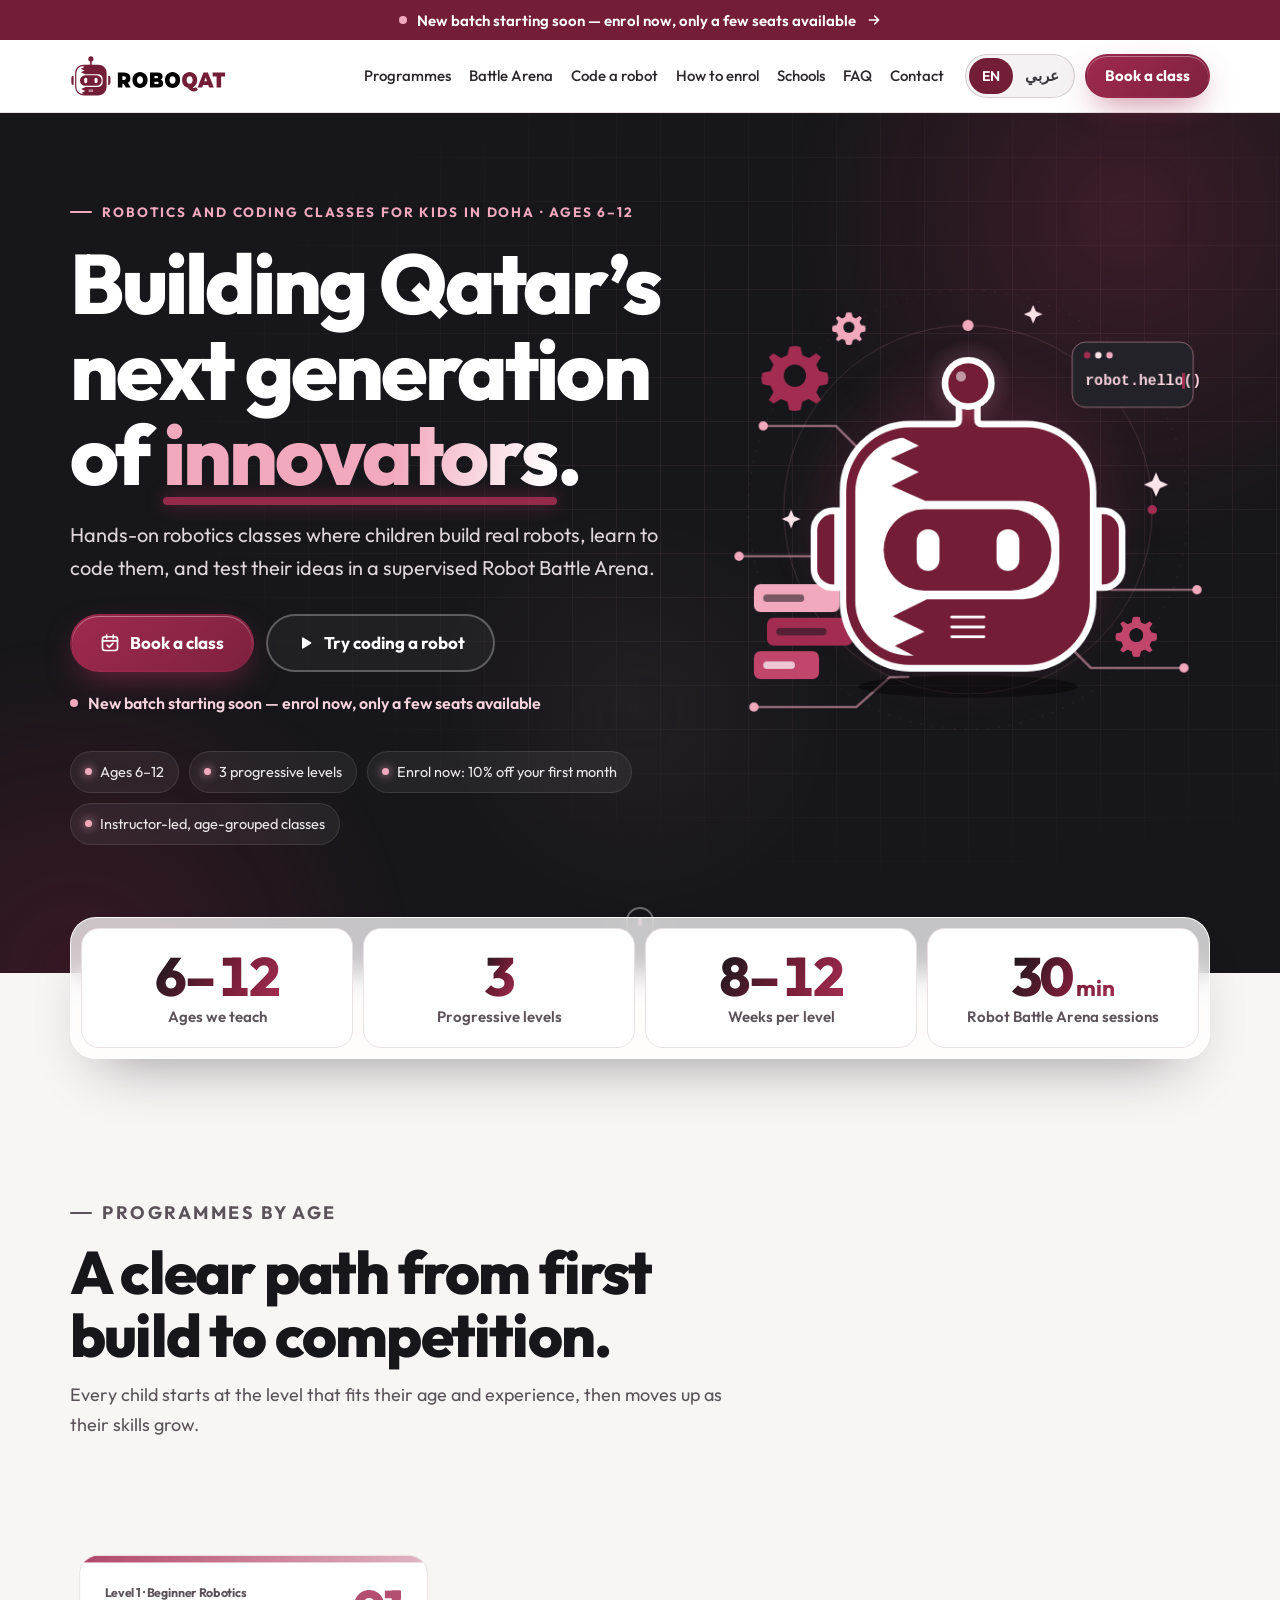
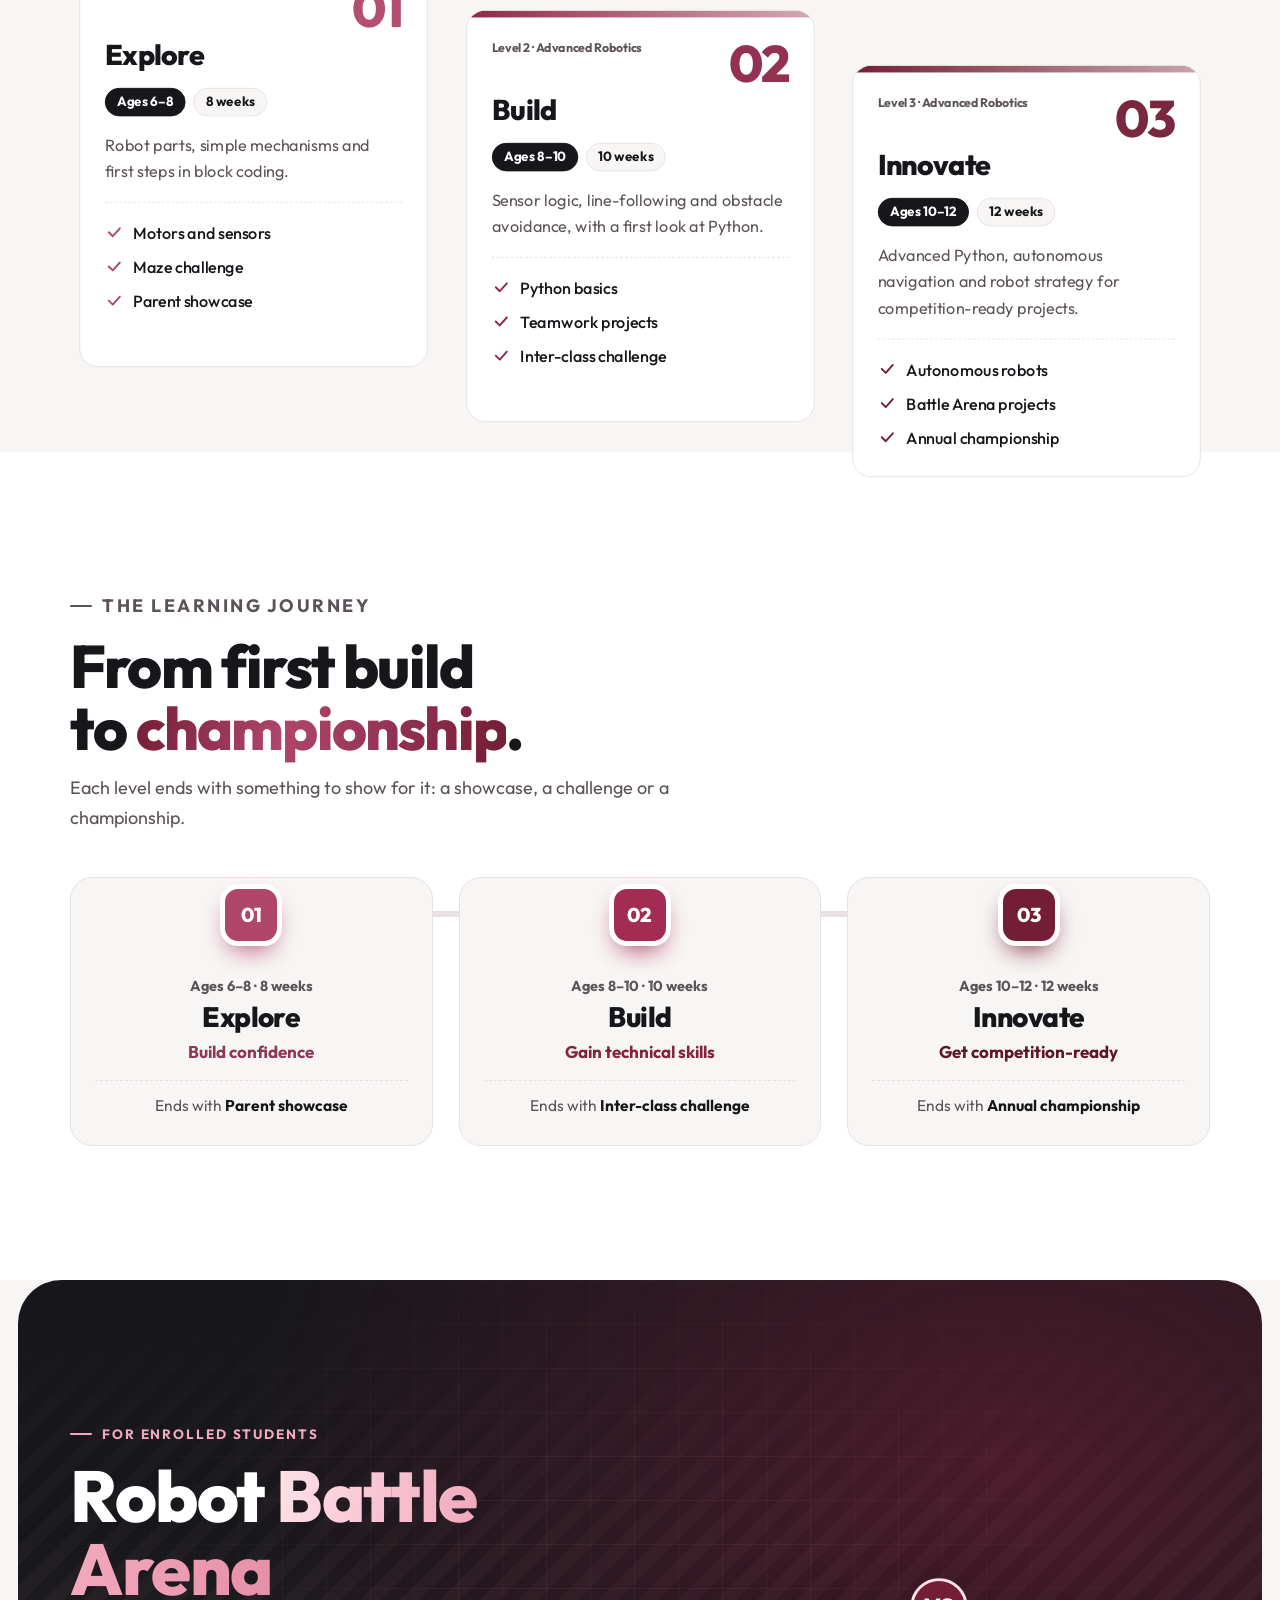
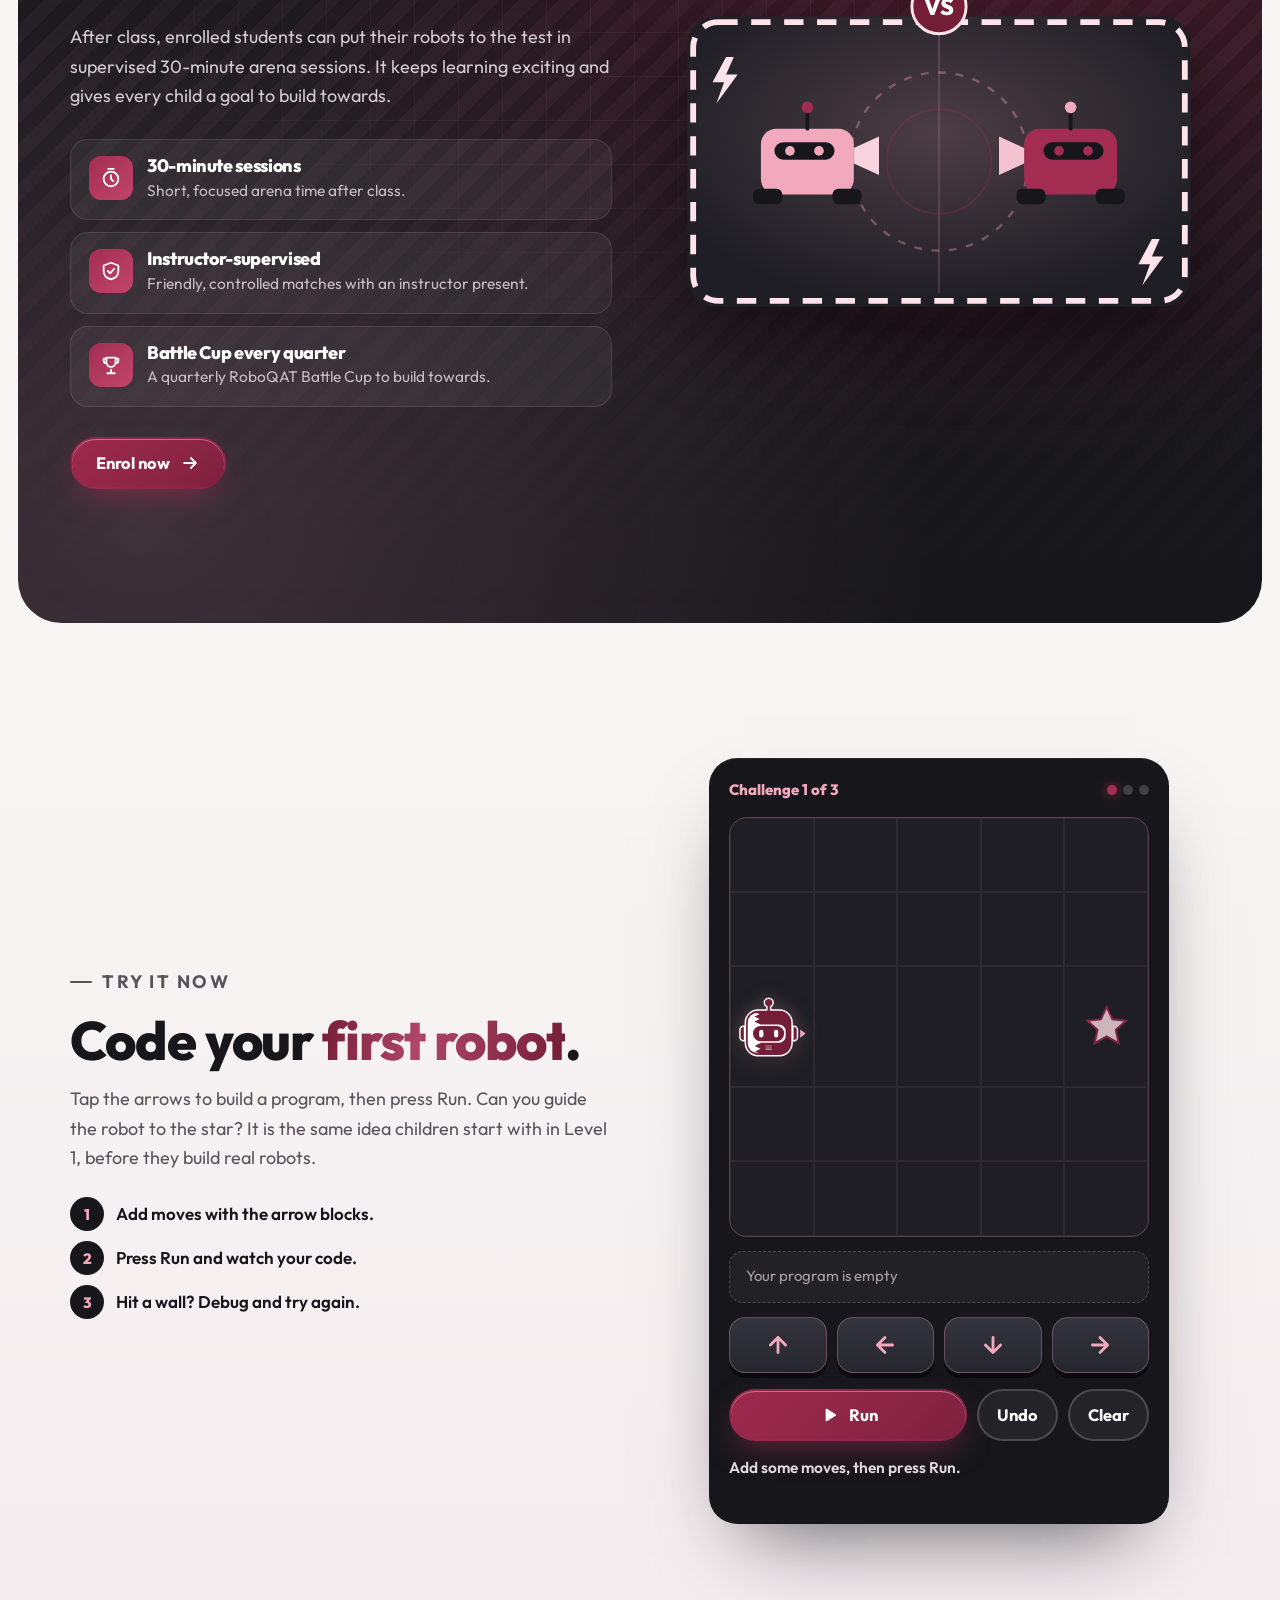
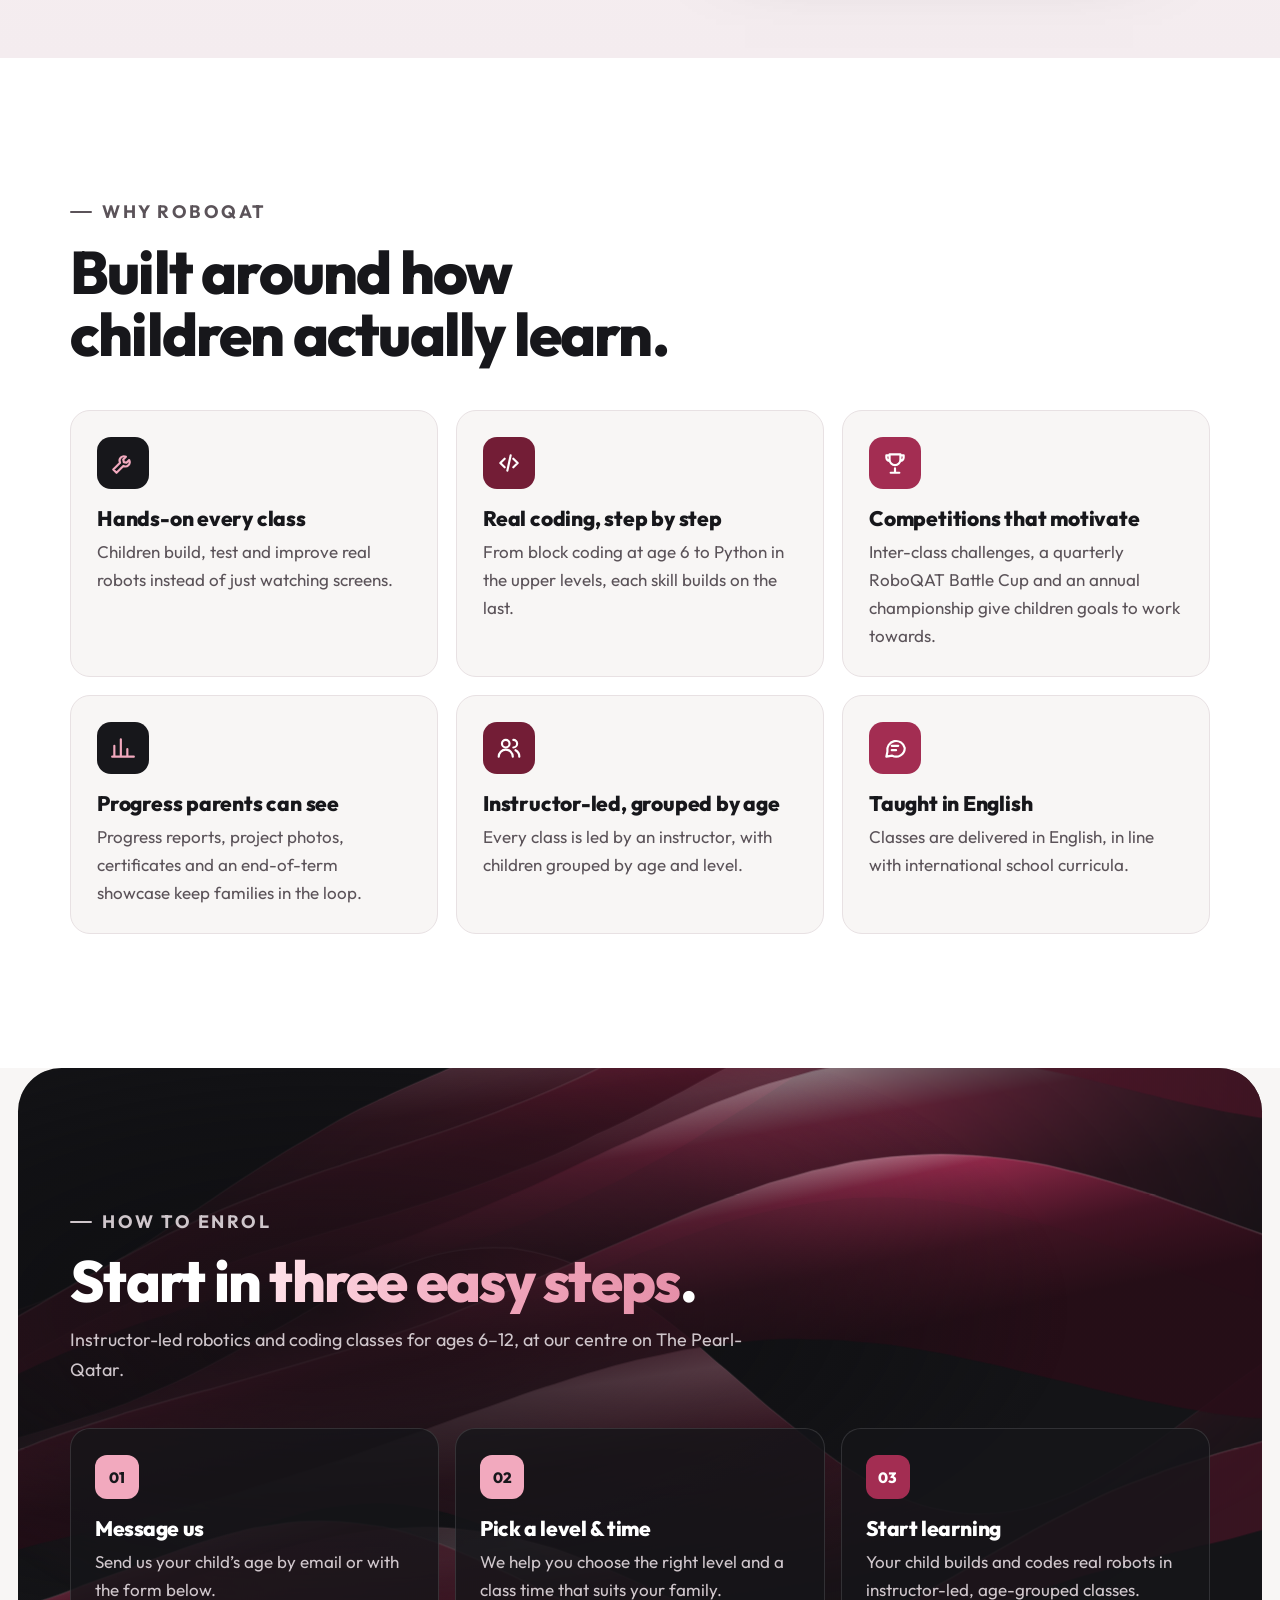
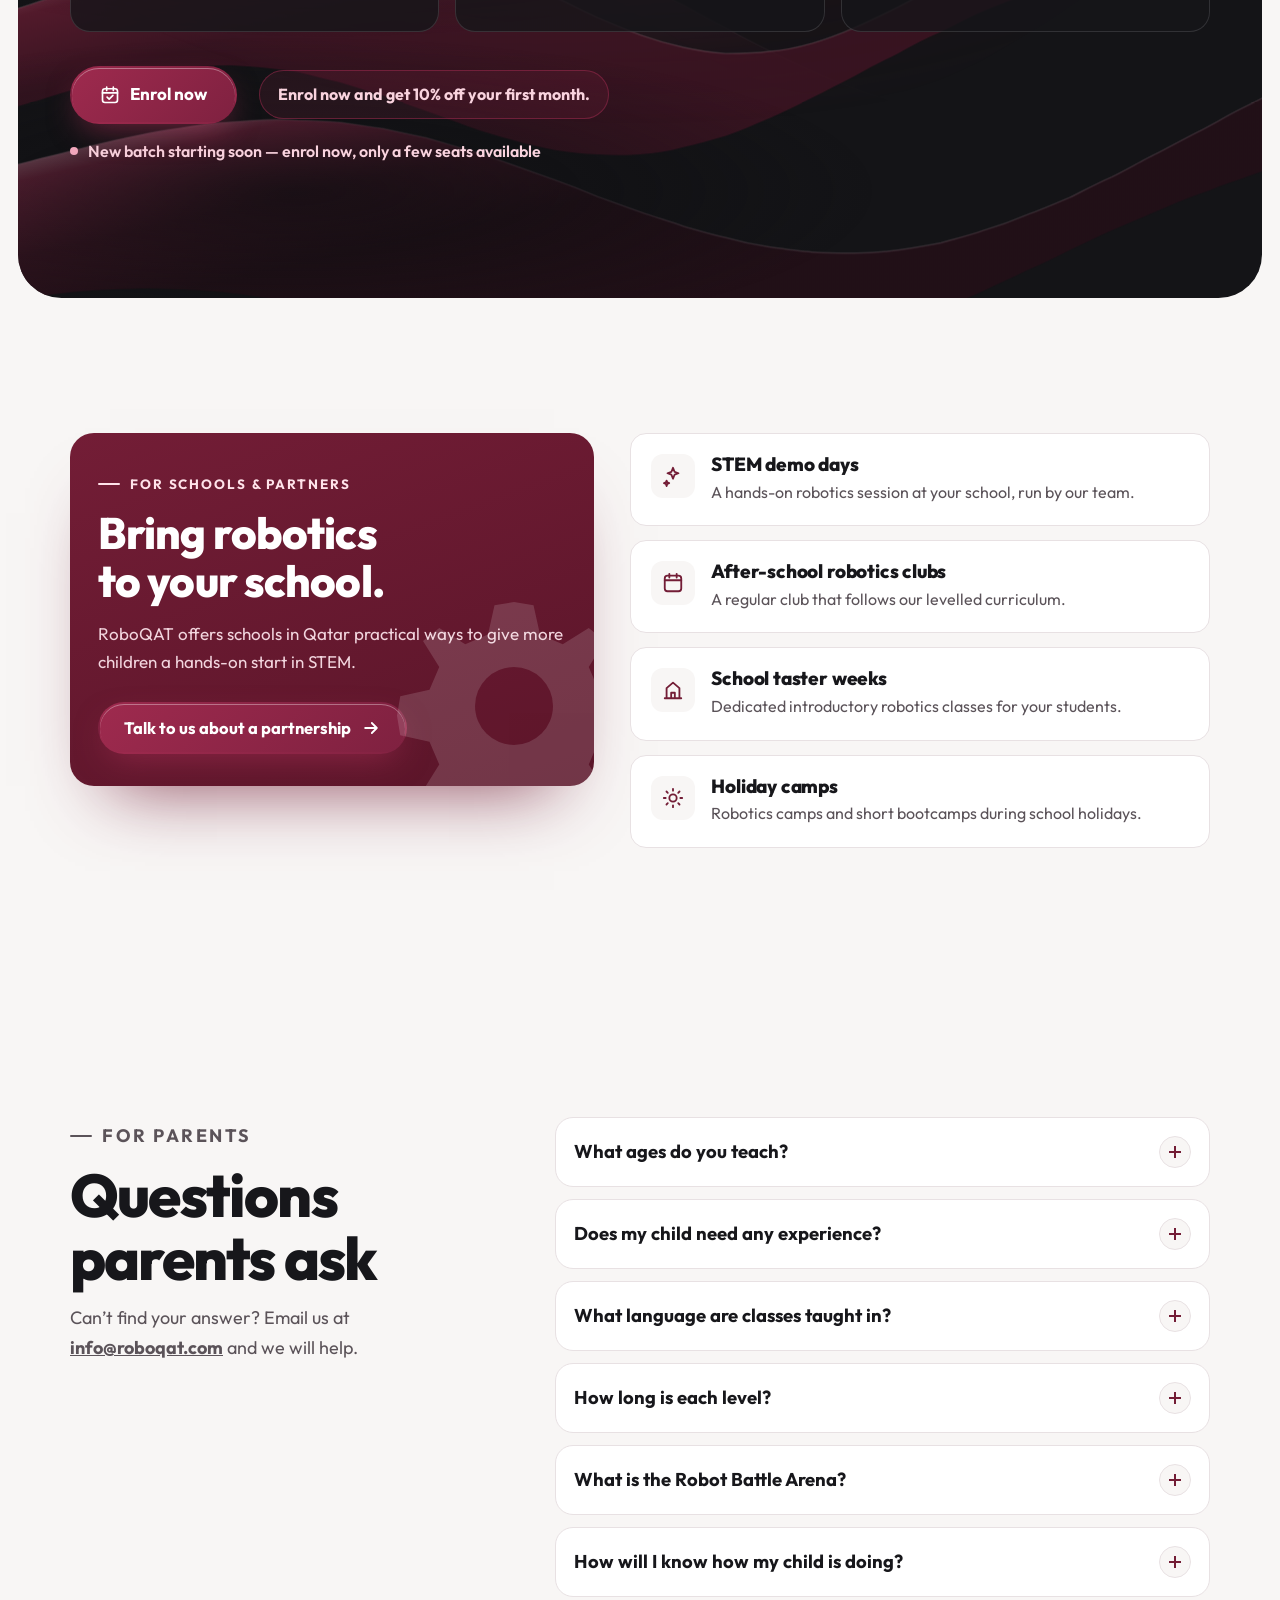
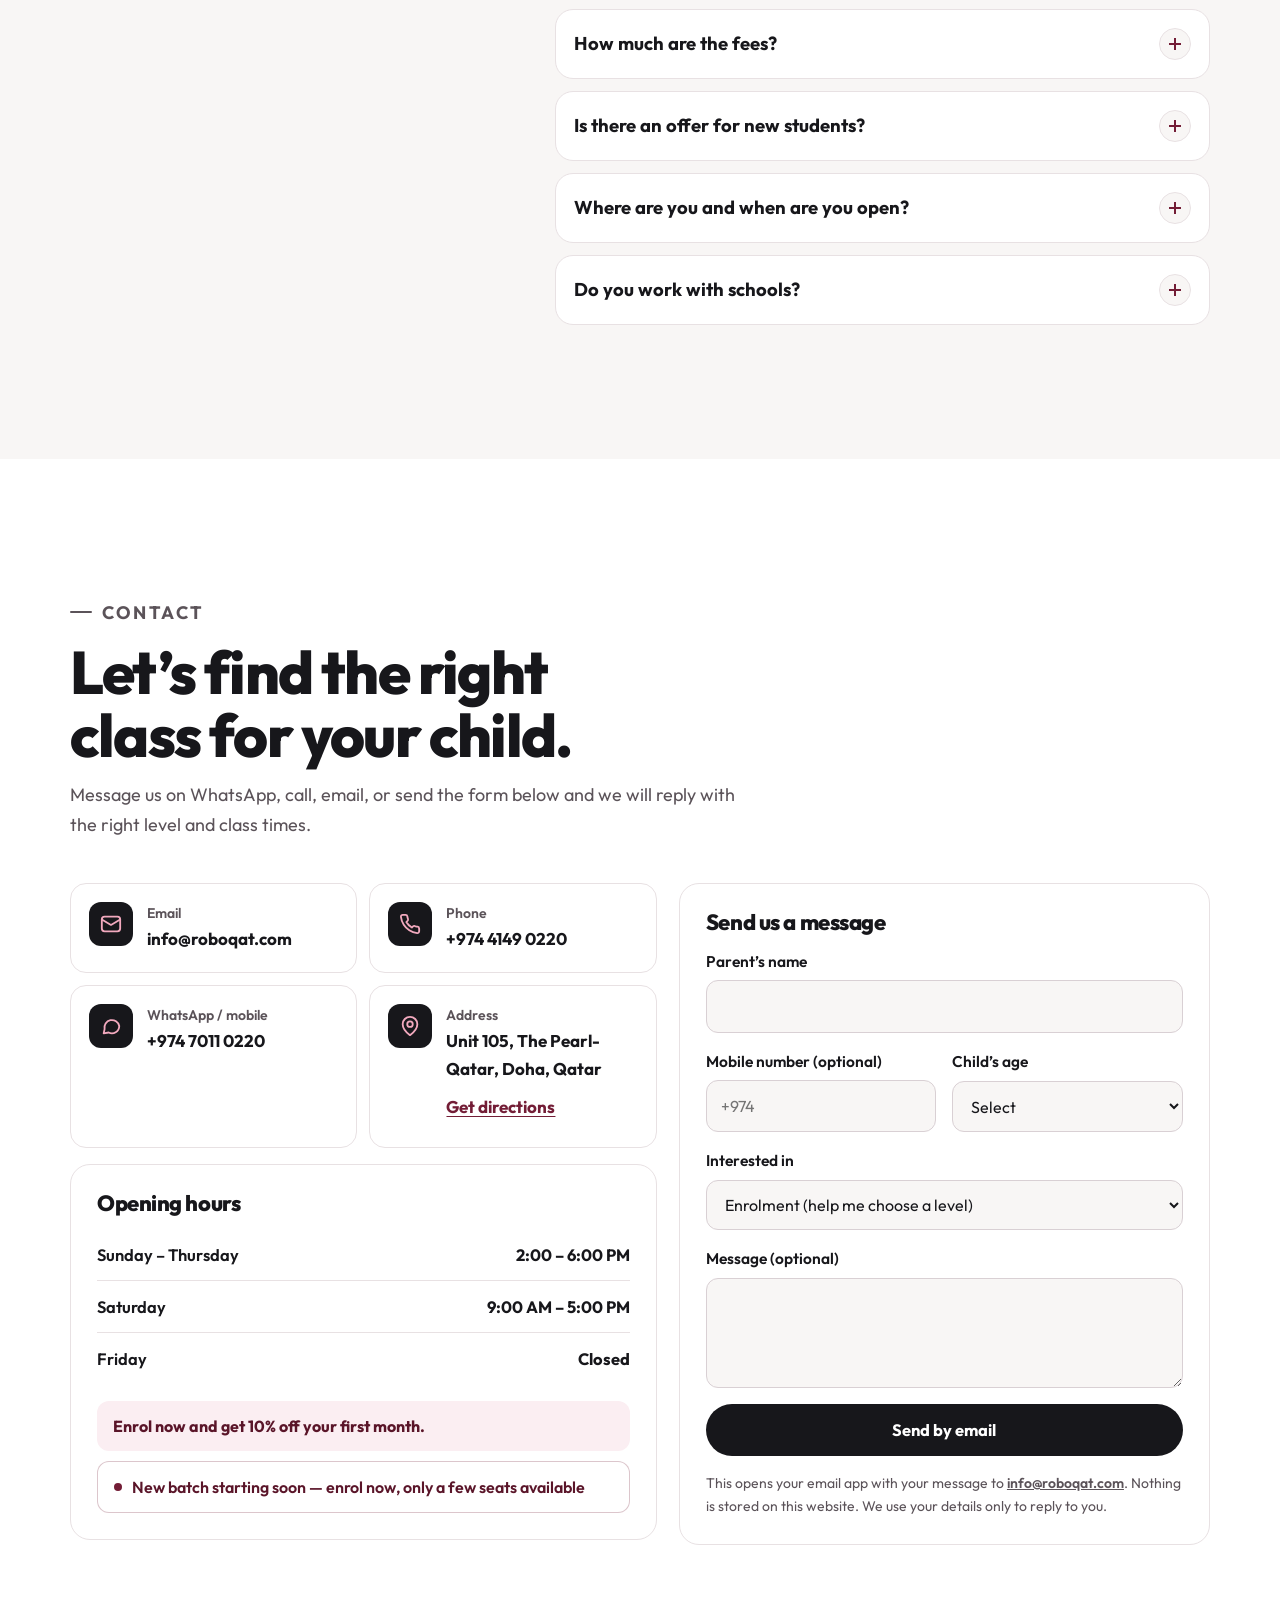
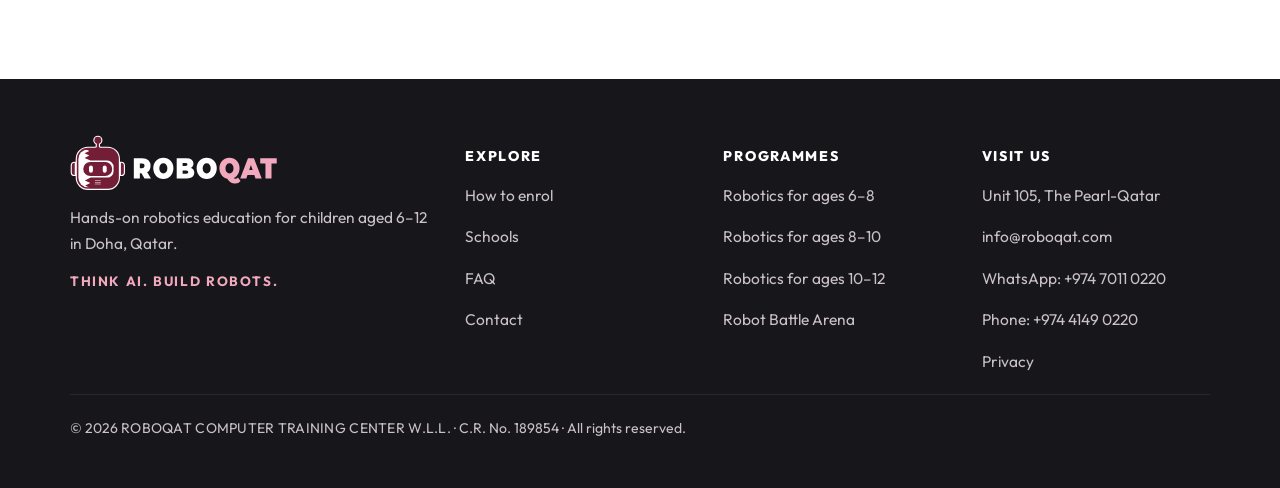
==== commit f1e4ab8d: "Remove mailto form action so browsers stop flagging the page as not secure The booking form already " ====
--- a/index.html
+++ b/index.html
@@ -676,7 +676,7 @@
    </div>
    <div class="panel">
     <h3>Send us a message</h3>
-    <form name="enrol-request" method="post" action="mailto:info@roboqat.com?subject=Class%20booking" enctype="text/plain" id="form" data-subject="Class booking">
+    <form name="enrol-request" id="form" data-subject="Class booking">
      <div class="field"><label for="f-name">Parent’s name</label><input id="f-name" name="name" required autocomplete="name"></div>
      <div class="row2">
       <div class="field"><label for="f-phone">Mobile number (optional)</label><input id="f-phone" name="phone" type="tel" dir="ltr" autocomplete="tel" inputmode="tel" placeholder="+974"></div>
--- a/assets/site.css
+++ b/assets/site.css
@@ -1,708 +1,721 @@
-:root{
-  --navy:#17171B;--navy-2:#222228;--navy-3:#2E2E36;
-  --maroon:#731D36;--maroon-2:#5A1529;
-  --cyan:#F2A9BE;--cyan-ink:#731D36;
-  --orange:#A32D52;--orange-2:#B8436A;
-  --paper:#F8F6F5;--white:#fff;--ink:#17171B;--muted:#5B5359;--line:#E8E1E3;
-  --ph-bg:#FFF4C2;--ph-ink:#5C4500;--ph-line:#C9A300;
-  --en:'Outfit',system-ui,-apple-system,'Segoe UI',sans-serif;
-  --ar:'Cairo','Segoe UI',Tahoma,sans-serif;
-  --r:20px;--wrap:1180px;
-  color-scheme:light;
-}
-*,*::before,*::after{box-sizing:border-box}
-html{scroll-behavior:smooth;-webkit-text-size-adjust:100%}
-body{margin:0;background:var(--paper);color:var(--ink);font:400 17px/1.65 var(--en);overflow-x:hidden}
-[dir=rtl] body{font-family:var(--ar);font-size:18px;line-height:1.85}
-img,svg{max-width:100%;display:block}
-a{color:inherit}
-h1,h2,h3{text-wrap:balance;margin:0;line-height:1.1;letter-spacing:-.02em;font-weight:800}
-[dir=rtl] h1,[dir=rtl] h2,[dir=rtl] h3{letter-spacing:0;line-height:1.35;font-family:var(--ar)}
-p{margin:0}
-.wrap{max-width:var(--wrap);margin-inline:auto;padding-inline:20px}
-.skip{position:absolute;inset-inline-start:12px;top:-60px;background:var(--orange);color:var(--navy);padding:10px 16px;border-radius:10px;font-weight:700;z-index:200;text-decoration:none}
-.skip:focus{top:12px}
-:focus-visible{outline:3px solid var(--orange);outline-offset:3px;border-radius:6px}
-.sec:not(.dark) :focus-visible,.panel :focus-visible{outline-color:var(--navy)}
-.schools-card :focus-visible{outline-color:#fff}
-.ph{background:var(--ph-bg);color:var(--ph-ink);border:1px dashed var(--ph-line);border-radius:6px;padding:0 .35em;font-weight:600}
-
-/* ---------- header ---------- */
-.site-head{position:sticky;top:0;z-index:50;background:rgba(23,23,27,.92);backdrop-filter:saturate(140%) blur(10px);-webkit-backdrop-filter:saturate(140%) blur(10px);border-bottom:1px solid rgba(255,255,255,.07)}
-.head-in{display:flex;align-items:center;gap:16px;min-height:72px}
-.logo{display:flex;align-items:center;text-decoration:none;flex:0 0 auto}
-.logo svg{height:46px;width:132px;max-width:none;flex:0 0 auto}
-.nav{margin-inline-start:auto}
-.nav ul{list-style:none;margin:0;padding:0;display:flex;gap:4px}
-.nav a{display:block;color:#E4DEE1;text-decoration:none;font-weight:500;font-size:15.5px;padding:10px 12px;border-radius:10px}
-.nav a:hover{color:#fff;background:rgba(255,255,255,.06)}
-.head-tools{display:flex;align-items:center;gap:10px}
-.lang{display:inline-flex;border:1px solid rgba(255,255,255,.18);border-radius:999px;padding:3px;background:rgba(255,255,255,.04)}
-.lang a,.lang span{cursor:pointer;text-decoration:none;min-width:44px;min-height:36px;display:grid;place-items:center;padding:0 12px;border-radius:999px;color:#D6CED2;font:600 14px var(--en)}
-.lang [lang=ar]{font-family:var(--ar);font-size:15px}
-.lang [aria-current]{background:var(--cyan);color:var(--navy);cursor:default}
-.lang a:hover{color:#fff;background:rgba(255,255,255,.08)}
-.lang a:focus-visible{outline:3px solid var(--orange);outline-offset:2px}
-.menu-btn{all:unset;display:none;cursor:pointer;width:44px;height:44px;border-radius:12px;place-items:center;color:#fff;border:1px solid rgba(255,255,255,.18)}
-.menu-btn span{display:block;width:18px;height:2px;background:currentColor;position:relative}
-.menu-btn span::before,.menu-btn span::after{content:"";position:absolute;inset-inline:0;height:2px;background:currentColor;transition:transform .2s}
-.menu-btn span::before{top:-6px}.menu-btn span::after{top:6px}
-.menu-btn[aria-expanded=true] span{background:transparent}
-.menu-btn[aria-expanded=true] span::before{transform:translateY(6px) rotate(45deg)}
-.menu-btn[aria-expanded=true] span::after{transform:translateY(-6px) rotate(-45deg)}
-
-/* ---------- buttons ---------- */
-.btn{display:inline-flex;align-items:center;justify-content:center;gap:10px;min-height:52px;padding:0 24px;border-radius:999px;font-weight:700;font-size:16.5px;text-decoration:none;border:2px solid transparent;cursor:pointer;transition:transform .15s,background .15s,box-shadow .15s;font-family:inherit}
-.btn svg{width:20px;height:20px;flex:0 0 auto}
-.btn-primary{background:var(--orange);color:var(--navy);box-shadow:0 10px 30px -10px rgba(163,45,82,.65)}
-.btn-primary:hover{background:var(--orange-2);transform:translateY(-1px)}
-.btn-ghost{border-color:rgba(255,255,255,.28);color:#fff}
-.btn-ghost:hover{border-color:var(--cyan);color:var(--cyan)}
-.btn-dark{background:var(--navy);color:#fff}
-.btn-dark:hover{background:var(--navy-3)}
-.btn-sm{min-height:44px;padding:0 18px;font-size:15px}
-[dir=rtl] .flip{transform:scaleX(-1)}
-
-/* ---------- hero ---------- */
-.hero{position:relative;background:var(--navy);color:#fff;overflow:hidden;isolation:isolate}
-.hero::before{content:"";position:absolute;inset:0;z-index:-2;
-  background-image:linear-gradient(rgba(242,169,190,.07) 1px,transparent 1px),linear-gradient(90deg,rgba(242,169,190,.07) 1px,transparent 1px);
-  background-size:44px 44px;mask-image:radial-gradient(ellipse 80% 70% at 70% 40%,#000 30%,transparent 75%);-webkit-mask-image:radial-gradient(ellipse 80% 70% at 70% 40%,#000 30%,transparent 75%)}
-.hero::after{content:"";position:absolute;z-index:-1;width:720px;height:720px;inset-inline-end:-200px;top:-160px;background:radial-gradient(circle,rgba(242,169,190,.22),transparent 62%)}
-.hero-in{display:grid;gap:40px;padding-block:56px 72px;align-items:center}
-.eyebrow{display:inline-flex;align-items:center;gap:10px;font-size:13.5px;font-weight:700;letter-spacing:.14em;text-transform:uppercase;color:var(--cyan-ink)}
-.hero .eyebrow,.dark .eyebrow{color:var(--cyan)}
-.eyebrow::before{content:"";width:22px;height:2px;background:currentColor;border-radius:2px}
-[dir=rtl] .eyebrow{letter-spacing:0;text-transform:none;font-size:15px}
-.hero h1{font-size:clamp(40px,7.4vw,76px);margin-block:18px 20px;max-width:13ch}
-[dir=rtl] .hero h1{font-size:clamp(36px,6.4vw,64px);max-width:16ch}
-.hero h1 em{font-style:normal;color:var(--cyan);position:relative;white-space:nowrap}
-.hero h1 em::after{content:"";position:absolute;inset-inline:0;bottom:.04em;height:.12em;background:var(--orange);border-radius:4px;opacity:.9;z-index:-1}
-.lead{font-size:clamp(17px,2vw,20px);color:#DDD5D9;max-width:36em}
-.ctas{display:flex;flex-wrap:wrap;gap:12px;margin-top:30px}
-.chips{display:flex;flex-wrap:wrap;gap:10px;margin:34px 0 0;padding:0;list-style:none}
-.chips li{display:flex;align-items:center;gap:8px;padding:8px 14px;border-radius:999px;background:rgba(255,255,255,.06);border:1px solid rgba(255,255,255,.1);font-size:14.5px;color:#EEEAEC}
-.chips li::before{content:"";width:7px;height:7px;border-radius:50%;background:var(--cyan);box-shadow:0 0 10px var(--cyan)}
-.hero-art{position:relative;max-width:520px;margin-inline:auto;width:100%}
-.float{animation:float 6s ease-in-out infinite}
-.float-2{animation:float 7s ease-in-out -2s infinite}
-.float-3{animation:float 5.5s ease-in-out -4s infinite}
-.spin{transform-origin:center;transform-box:fill-box;animation:spin 18s linear infinite}
-.blink{animation:blink 5s infinite}
-@keyframes float{50%{transform:translateY(-10px)}}
-@keyframes spin{to{transform:rotate(360deg)}}
-@keyframes blink{0%,46%,50%,100%{opacity:1}48%{opacity:.15}}
-
-/* ---------- sections ---------- */
-.sec{padding-block:clamp(64px,9vw,112px)}
-.sec-head{max-width:680px;margin-bottom:44px}
-.sec-head h2{font-size:clamp(32px,4.6vw,50px);margin-block:14px 14px}
-.sec-head p{color:var(--muted);font-size:18px}
-.dark{background:var(--navy);color:#fff}
-.dark .sec-head p{color:#CFC6CB}
-.white{background:#fff}
-
-/* programmes */
-.levels{display:grid;gap:20px;grid-template-columns:repeat(auto-fit,minmax(280px,1fr))}
-.level{position:relative;scroll-margin-top:88px;background:#fff;border:1px solid var(--line);border-radius:var(--r);padding:28px 26px 26px;display:flex;flex-direction:column;overflow:hidden}
-.level::before{content:"";position:absolute;inset-inline:0;top:0;height:6px;background:var(--c)}
-.level .top{display:flex;justify-content:space-between;align-items:flex-start;gap:12px}
-.level .tag{font-size:13px;font-weight:700;color:var(--muted)}
-[dir=rtl] .level .tag{font-size:14px}
-.level .num{font:800 54px/1 var(--en);color:var(--c);opacity:.95;letter-spacing:-.04em}
-.level h3{font-size:30px;margin-block:6px 4px}
-.level .age{display:flex;flex-wrap:wrap;gap:8px;margin-block:14px 16px}
-.pill{display:inline-flex;align-items:center;min-height:30px;padding:2px 12px;border-radius:999px;font-size:14px;font-weight:700;background:var(--paper);border:1px solid var(--line)}
-.pill.strong{background:var(--navy);color:#fff;border-color:var(--navy)}
-.level p{color:var(--muted)}
-.level ul{list-style:none;padding:0;margin:18px 0 0;display:grid;gap:8px;border-top:1px dashed var(--line);padding-top:18px}
-.level li{display:flex;gap:10px;align-items:flex-start;font-weight:500}
-.level li svg{width:20px;height:20px;flex:0 0 auto;margin-top:3px;color:var(--c)}
-.path{display:flex;flex-wrap:wrap;align-items:center;gap:10px 14px;margin-top:28px;padding:18px 22px;border-radius:16px;background:#fff;border:1px solid var(--line);font-weight:600}
-.path .lbl{color:var(--muted);font-weight:500;margin-inline-end:6px}
-.path svg{width:18px;height:18px;color:var(--orange)}
-.arena{scroll-margin-top:88px;margin-top:20px;display:grid;gap:26px;align-items:center;background:var(--navy);color:#fff;border-radius:calc(var(--r) + 4px);padding:30px 26px;overflow:hidden;position:relative}
-.arena h3{font-size:clamp(26px,3.4vw,36px);margin-block:10px 12px}
-.arena p{color:#D3CBCF;max-width:40em}
-.arena .pill{background:rgba(255,255,255,.06);border-color:rgba(255,255,255,.14);color:#EEEAEC}
-.arena-art{max-width:360px;width:100%;margin-inline:auto}
-
-/* why */
-.why{display:grid;gap:18px;grid-template-columns:repeat(auto-fit,minmax(260px,1fr))}
-.why article{padding:26px;border-radius:var(--r);background:var(--paper);border:1px solid var(--line)}
-.why .ic{width:52px;height:52px;border-radius:14px;display:grid;place-items:center;background:var(--navy);color:var(--cyan);margin-bottom:18px}
-.why .ic svg{width:26px;height:26px}
-.why article:nth-child(3n+2) .ic{background:var(--maroon);color:#fff}
-.why article:nth-child(3n) .ic{background:var(--orange);color:var(--navy)}
-.why h3{font-size:21px;margin-bottom:8px;letter-spacing:-.01em}
-.why p{color:var(--muted)}
-
-/* how to enrol */
-.steps{list-style:none;margin:0;padding:0;display:grid;gap:16px;grid-template-columns:repeat(auto-fit,minmax(230px,1fr));counter-reset:s}
-.steps li{position:relative;padding:26px 24px;border-radius:var(--r);background:var(--navy-2);border:1px solid rgba(255,255,255,.08)}
-.steps li::before{counter-increment:s;content:"0" counter(s);display:block;font:800 15px var(--en);color:var(--navy);background:var(--cyan);width:44px;height:44px;border-radius:12px;display:grid;place-items:center;margin-bottom:18px}
-.steps li:last-child::before{background:var(--orange)}
-.steps h3{font-size:21px;margin-bottom:8px}
-.steps p{color:#D0C7CC}
-.enrol-cta{display:flex;flex-wrap:wrap;gap:14px 22px;align-items:center;margin-top:34px}
-.enrol-cta small{color:#B8AEB4;font-size:14.5px}
-
-/* schools */
-.schools{display:grid;gap:36px;align-items:start}
-.offer{list-style:none;margin:0;padding:0;display:grid;gap:14px}
-.offer li{display:flex;gap:16px;padding:20px;border-radius:16px;background:#fff;border:1px solid var(--line)}
-.offer .dot{flex:0 0 44px;height:44px;border-radius:12px;display:grid;place-items:center;background:var(--paper);color:var(--maroon)}
-.offer .dot svg{width:22px;height:22px}
-.offer h3{font-size:19px;margin-bottom:4px;letter-spacing:-.01em}
-.offer p{color:var(--muted);font-size:16px}
-.schools-card{position:relative;background:linear-gradient(160deg,var(--maroon),var(--maroon-2));color:#fff;border-radius:calc(var(--r) + 4px);padding:32px 28px;overflow:hidden}
-.schools-card h2{font-size:clamp(30px,4vw,44px);margin-block:14px 14px}
-.schools-card p{color:#F2D5DE}
-.schools-card .eyebrow{color:#FFE3EA}
-.schools-card .btn{margin-top:26px}
-.schools-card svg.deco{position:absolute;inset-inline-end:-50px;bottom:-50px;width:220px;opacity:.16;pointer-events:none}
-
-/* gallery */
-.gallery{display:grid;gap:14px;grid-template-columns:repeat(2,1fr)}
-.gallery figure{margin:0;position:relative;border-radius:18px;overflow:hidden;background:var(--navy-2);aspect-ratio:4/3}
-.gallery figure svg{width:100%;height:100%}
-.gallery figcaption{position:absolute;inset-inline:10px;bottom:10px;display:flex;flex-direction:column;gap:2px;padding:8px 12px;border-radius:12px;background:rgba(23,23,27,.78);color:#fff;font-weight:600;font-size:15px;line-height:1.3}
-.gallery figcaption small{font-weight:500;font-size:12.5px;color:#F9D3DE}
-.quote{margin-top:20px;padding:28px;border-radius:var(--r);border:2px dashed var(--ph-line);background:var(--ph-bg);color:var(--ph-ink);display:flex;gap:18px;align-items:flex-start}
-.quote svg{width:34px;height:34px;flex:0 0 auto;color:var(--ph-line)}
-[dir=rtl] .quote svg{transform:scaleX(-1)}
-.quote p{font-size:18px;font-weight:600}
-
-/* faq */
-.faq{max-width:860px}
-.faq details{border-bottom:1px solid var(--line)}
-.faq summary{list-style:none;cursor:pointer;display:flex;justify-content:space-between;align-items:center;gap:20px;padding:20px 4px;font-weight:700;font-size:18.5px;min-height:44px}
-.faq summary::-webkit-details-marker{display:none}
-.faq summary .pm{flex:0 0 32px;height:32px;border-radius:50%;background:var(--paper);border:1px solid var(--line);position:relative}
-.faq summary .pm::before,.faq summary .pm::after{content:"";position:absolute;inset:0;margin:auto;width:12px;height:2px;background:var(--maroon);transition:transform .2s}
-.faq summary .pm::after{transform:rotate(90deg)}
-.faq details[open] .pm::after{transform:rotate(0)}
-.faq details p{padding:0 4px 22px;color:var(--muted);max-width:62ch}
-
-/* contact */
-.contact{display:grid;gap:22px}
-.cards{display:grid;gap:12px;grid-template-columns:repeat(auto-fit,minmax(230px,1fr))}
-.cbox{display:flex;gap:14px;align-items:flex-start;padding:18px;border-radius:16px;background:#fff;border:1px solid var(--line);text-decoration:none;min-height:44px}
-a.cbox:hover{border-color:var(--cyan-ink)}
-.cbox .ci{flex:0 0 44px;height:44px;border-radius:12px;display:grid;place-items:center;background:var(--navy);color:var(--cyan)}
-.cbox .ci svg{width:22px;height:22px}
-.cbox b{display:block;font-size:14px;color:var(--muted);font-weight:600}
-.cbox span.v{display:block;font-weight:700;font-size:17px;word-break:break-word}
-.ltr{direction:ltr;unicode-bidi:isolate}
-[dir=rtl] .cbox span.v{text-align:right}
-.panel{background:#fff;border:1px solid var(--line);border-radius:var(--r);padding:26px}
-.panel h3{font-size:22px;margin-bottom:14px}
-.hours{width:100%;border-collapse:collapse}
-.hours th,.hours td{text-align:start;padding:12px 0;border-bottom:1px solid var(--line);font-size:16.5px}
-.hours th{font-weight:600}
-.hours td{text-align:end;font-weight:700}
-.hours tr:last-child th,.hours tr:last-child td{border-bottom:0}
-.note{margin-top:12px;font-size:14.5px}
-.map{margin-top:18px;border-radius:16px;overflow:hidden;position:relative;aspect-ratio:16/10;background:#F1ECEE}
-.map svg{width:100%;height:100%}
-.map p{position:absolute;inset-inline:12px;bottom:12px;text-align:center;font-size:14px}
-form{display:grid;gap:16px}
-.field{display:grid;gap:6px}
-.field label{font-weight:600;font-size:15.5px}
-.field input,.field select,.field textarea{font:inherit;font-size:16px;color:var(--ink);background:var(--paper);border:1.5px solid #D9D0D4;border-radius:12px;padding:12px 14px;min-height:50px;width:100%}
-.field textarea{min-height:110px;resize:vertical}
-.field input:focus,.field select:focus,.field textarea:focus{outline:3px solid rgba(115,29,54,.35);border-color:var(--cyan-ink)}
-.row2{display:grid;gap:16px}
-.hp{position:absolute;width:1px;height:1px;overflow:hidden;clip:rect(0 0 0 0);clip-path:inset(50%);white-space:nowrap}
-.form-msg{display:none;padding:14px 16px;border-radius:12px;background:#E3F8EE;color:#0B5B37;font-weight:600}
-.form-msg.show{display:block}
-.fine{font-size:14px;color:var(--muted)}
-
-/* footer */
-.foot{background:var(--navy);color:#C9C1C5;padding-block:56px 48px;font-size:15.5px}
-.foot-in{display:grid;gap:30px}
-.foot .logo svg{height:52px;width:149px}
-.foot p{max-width:34em;margin-top:14px}
-.foot-h{font-weight:800;line-height:1.1;font-size:14px;letter-spacing:.12em;text-transform:uppercase;color:#fff;margin-bottom:12px}
-[dir=rtl] .foot-h{font-weight:800;line-height:1.1;letter-spacing:0;font-size:16px}
-.foot ul{list-style:none;margin:0;padding:0;display:grid;gap:4px}
-.foot ul a{text-decoration:none;display:inline-block;padding:6px 0}
-.foot ul a:hover{color:var(--cyan)}
-.foot .ph{background:rgba(255,244,194,.12);color:#FFE38A;border-color:rgba(249,211,222,.5)}
-.copy{max-width:none!important;margin-top:34px;padding-top:22px;border-top:1px solid rgba(255,255,255,.08);font-size:14px}
-
-/* sticky mobile CTA */
-.sticky-cta{position:fixed;z-index:40;inset-inline:12px;bottom:12px;display:none}
-.sticky-cta .btn{width:100%}
-
-
-/* ---------- responsive ---------- */
-@media (max-width:979px){
-  .menu-btn{display:grid}
-  .nav{position:absolute;inset-inline:0;top:100%;background:var(--navy);border-bottom:1px solid rgba(255,255,255,.08);display:none;margin:0}
-  .nav.open{display:block}
-  .nav ul{flex-direction:column;padding:10px 16px 18px}
-  .nav a{font-size:17px;padding:13px 12px}
-  .head-tools{margin-inline-start:auto}
-  .head-cta{display:none}
-}
-@media (max-width:767px){
-  .sticky-cta{display:block}
-  .foot{padding-bottom:110px}
-  }
-@media (max-width:400px){
-  .logo svg{height:40px;width:115px}
-  .lang a,.lang span{min-width:40px;padding:0 10px}
-}
-@media (min-width:640px){
-  .row2{grid-template-columns:1fr 1fr}
-  .gallery{grid-template-columns:repeat(3,1fr)}
-}
-@media (min-width:900px){
-  .hero-in{grid-template-columns:1.12fr .88fr;padding-block:84px 104px}
-  .arena{grid-template-columns:1.3fr .7fr;padding:40px 44px}
-  .schools{grid-template-columns:.95fr 1.05fr}
-  .contact{grid-template-columns:1.05fr .95fr;align-items:start}
-  .foot-in{grid-template-columns:1.6fr 1fr 1fr 1fr}
-  .why{grid-template-columns:repeat(3,1fr)}
-}
-@media (prefers-reduced-motion:reduce){
-  *,*::before,*::after{animation:none!important;transition:none!important;scroll-behavior:auto!important}
-}
-
-/* =====================================================================
-   v3 "WOW" LAYER (24 Oct 2026): motion, hero robot, journey, arena, game.
-   Everything below sits on top of the rules above. Reduced motion: see end.
-   ===================================================================== */
-:root{--yellow:#FFE3EA;--glow-c:0 0 24px rgba(242,169,190,.55);--ease:cubic-bezier(.22,1,.36,1)}
-
-/* scroll progress */
-.progress{position:fixed;inset-inline:0;top:0;height:3px;z-index:60;pointer-events:none}
-.progress span{display:block;height:100%;width:100%;transform:scaleX(var(--sp,0));transform-origin:left;background:linear-gradient(90deg,var(--cyan),var(--orange),#C2456B)}
-[dir=rtl] .progress span{transform-origin:right}
-.site-head{transition:background .3s,box-shadow .3s}
-.site-head.scrolled{background:rgba(23,23,27,.97);box-shadow:0 10px 30px -12px rgba(0,0,0,.5)}
-
-/* buttons: micro-interactions */
-.btn{position:relative;overflow:hidden;isolation:isolate;transition:transform .25s var(--ease),background .2s,box-shadow .25s,border-color .2s,color .2s}
-.btn:active{transform:translateY(1px) scale(.98)}
-.btn-lg{min-height:58px;padding:0 28px;font-size:17px}
-.btn-primary{background:linear-gradient(135deg,#9E2A4E,#7F2140);box-shadow:0 12px 32px -10px rgba(163,45,82,.7),inset 0 1px 0 rgba(255,255,255,.35)}
-.btn-primary:hover{background:linear-gradient(135deg,#B8436A,#A32D52);transform:translateY(-2px);box-shadow:0 18px 40px -12px rgba(163,45,82,.85),inset 0 1px 0 rgba(255,255,255,.35)}
-.btn.shine::after{content:"";position:absolute;inset:0;z-index:-1;background:linear-gradient(110deg,transparent 30%,rgba(255,255,255,.55) 48%,transparent 66%);transform:translateX(-120%);animation:shine 4.5s var(--ease) 2s infinite}
-.btn-ghost{background:rgba(255,255,255,.04);backdrop-filter:blur(6px)}
-.btn-ghost:hover{transform:translateY(-2px);background:rgba(242,169,190,.08)}
-.btn-ghost svg{width:18px;height:18px}
-.btn-soft{background:#fff;border-color:var(--line);color:var(--ink);min-height:48px;padding:0 18px}
-.btn-soft:hover{border-color:var(--cyan-ink);transform:translateY(-1px)}
-.btn svg:not(.flip){transition:transform .25s var(--ease)}
-.btn:hover .flip{translate:4px 0}
-[dir=rtl] .btn:hover .flip{translate:-4px 0}
-.btn .flip{transition:translate .25s var(--ease)}
-@keyframes shine{0%{transform:translateX(-120%)}35%,100%{transform:translateX(120%)}}
-
-/* ---------- HERO ---------- */
-.hero{min-height:min(860px,100svh);display:flex;flex-direction:column;justify-content:center}
-.hero-in{padding-block:48px 96px}
-.mesh{position:absolute;inset:0;z-index:-2;overflow:hidden;pointer-events:none}
-.mesh i{position:absolute;border-radius:50%;width:60vmax;height:60vmax;opacity:.55;will-change:transform}
-.mesh i:nth-child(1){background:radial-gradient(circle,rgba(242,169,190,.38),transparent 62%);inset-inline-end:-18vmax;top:-22vmax;animation:drift1 18s ease-in-out infinite alternate}
-.mesh i:nth-child(2){background:radial-gradient(circle,rgba(115,29,54,.65),transparent 62%);inset-inline-start:-24vmax;bottom:-30vmax;animation:drift2 22s ease-in-out infinite alternate}
-.mesh i:nth-child(3){background:radial-gradient(circle,rgba(163,45,82,.28),transparent 60%);width:40vmax;height:40vmax;inset-inline-start:30%;top:40%;animation:drift3 16s ease-in-out infinite alternate}
-@keyframes drift1{to{transform:translate(-8vmax,10vmax) scale(1.1)}}
-@keyframes drift2{to{transform:translate(10vmax,-8vmax) scale(1.15)}}
-@keyframes drift3{to{transform:translate(-12vmax,-6vmax) scale(.9)}}
-.hero::after{display:none}
-.hero h1{font-size:clamp(42px,7.2vw,84px);line-height:1.02;max-width:12.5ch;letter-spacing:-.035em}
-[dir=rtl] .hero h1{font-size:clamp(38px,6.2vw,70px);line-height:1.3;max-width:15ch;letter-spacing:0}
-.kinetic .w{display:inline-block;animation:wordIn .9s var(--ease) both;animation-delay:calc(var(--i)*.07s + .05s)}
-.k{animation:wordIn .9s var(--ease) both;animation-delay:calc(var(--i)*.07s + .05s)}
-@keyframes wordIn{from{opacity:.01;transform:translateY(.55em) rotate(2deg);filter:blur(6px)}to{opacity:1;transform:none;filter:none}}
-.hero h1 em{white-space:nowrap;background:linear-gradient(100deg,#F2A9BE 0%,#F2A9BE 30%,#FFFFFF 50%,#F2A9BE 70%,#F2A9BE 100%);background-size:200% 100%;-webkit-background-clip:text;background-clip:text;color:transparent;animation:sheen 6s linear 1.2s infinite}
-.hero h1 em::after{transform:scaleX(0);transform-origin:left;animation:underline .8s var(--ease) 1s forwards;bottom:.02em;height:.1em;box-shadow:0 0 18px rgba(163,45,82,.7)}
-[dir=rtl] .hero h1 em::after{transform-origin:right;bottom:-.04em}
-@keyframes sheen{to{background-position:-200% 0}}
-@keyframes underline{to{transform:scaleX(1)}}
-.hero .lead{max-width:34em}
-.hero-art{max-width:560px;perspective:1000px}
-.hero-art svg{overflow:visible;transform:rotateX(calc(var(--my,0)*-6deg)) rotateY(calc(var(--mx,0)*8deg));transition:transform .4s var(--ease);transform-style:preserve-3d}
-.hero-art::before{content:"";position:absolute;inset:12% 12% 8%;border-radius:50%;background:radial-gradient(circle,rgba(242,169,190,.35),transparent 65%);filter:blur(10px);z-index:-1;animation:breathe 5s ease-in-out infinite}
-@keyframes breathe{50%{transform:scale(1.08);opacity:.75}}
-.layer{transform:translate(calc(var(--mx,0)*var(--d)*1px),calc(var(--my,0)*var(--d)*1px));transition:transform .5s var(--ease)}
-.bot{animation:float 5s ease-in-out infinite}
-.shadow{transform-box:fill-box;transform-origin:center;animation:shadow 5s ease-in-out infinite}
-@keyframes shadow{50%{transform:scaleX(.82);opacity:.2}}
-.eyes{transform-box:fill-box;transform-origin:center;animation:blink2 4.6s infinite}
-@keyframes blink2{0%,44%,50%,100%{transform:scaleY(1)}47%{transform:scaleY(.08)}}
-.pupils{transform:translate(calc(var(--ex,0)*6px),calc(var(--ey,0)*5px));transition:transform .2s ease-out}
-.ant-glow{animation:antGlow 1.8s ease-in-out infinite}
-@keyframes antGlow{50%{opacity:.55}}
-.halo{transform-box:fill-box;transform-origin:center;animation:halo 1.8s ease-out infinite}
-@keyframes halo{from{transform:scale(.5);opacity:.6}to{transform:scale(1.6);opacity:0}}
-.arm-r{transform-box:view-box;transform-origin:330px 318px;animation:wave 2.4s ease-in-out infinite}
-@keyframes wave{0%,100%{transform:rotate(0)}20%{transform:rotate(-14deg)}40%{transform:rotate(8deg)}60%{transform:rotate(-10deg)}80%{transform:rotate(4deg)}}
-.arm-l{transform-box:view-box;transform-origin:190px 318px;animation:armL 5s ease-in-out infinite}
-@keyframes armL{50%{transform:rotate(6deg)}}
-.bar{transform-box:fill-box;transform-origin:bottom;animation:eq 1.1s ease-in-out infinite alternate}
-.bar.b2{animation-duration:.8s}.bar.b3{animation-duration:1.4s}.bar.b4{animation-duration:.95s}.bar.b5{animation-duration:1.25s}
-@keyframes eq{from{transform:scaleY(.25)}to{transform:scaleY(1)}}
-.wheel{transform-box:fill-box;transform-origin:center;animation:spin 2.4s linear infinite}
-.spin.rev{animation-direction:reverse;animation-duration:12s}
-.orbit{transform-origin:260px 250px;animation:spin 26s linear infinite}
-.traces path{stroke-dasharray:1;stroke-dashoffset:1;animation:draw 1.8s var(--ease) forwards}
-.traces path:nth-child(2){animation-delay:.25s}.traces path:nth-child(3){animation-delay:.5s}.traces path:nth-child(4){animation-delay:.75s}.traces path:nth-child(5){animation-delay:1s}
-@keyframes draw{to{stroke-dashoffset:0}}
-.pulses path{stroke-dasharray:.08 .92;stroke-dashoffset:1;opacity:0;animation:pulse 2.6s linear 2s infinite}
-.pulses path:nth-child(2){animation-delay:2.8s}.pulses path:nth-child(3){animation-delay:3.4s}
-@keyframes pulse{0%{stroke-dashoffset:1;opacity:1}100%{stroke-dashoffset:0;opacity:1}}
-.caret{animation:caret 1s steps(1) infinite}
-@keyframes caret{50%{opacity:0}}
-.twinkle{transform-box:fill-box;transform-origin:center;animation:twinkle 2.6s ease-in-out infinite}
-.twinkle.t2{animation-delay:.9s}.twinkle.t3{animation-delay:1.7s}
-@keyframes twinkle{0%,100%{transform:scale(.4);opacity:.3}50%{transform:scale(1.1);opacity:1}}
-.scroll-cue{position:absolute;bottom:22px;left:50%;translate:-50% 0;width:28px;height:44px;border:2px solid rgba(255,255,255,.35);border-radius:16px;display:grid;justify-items:center;padding-top:8px}
-.scroll-cue span{width:4px;height:9px;border-radius:2px;background:var(--cyan);animation:cue 1.8s ease-in-out infinite}
-@keyframes cue{0%{transform:translateY(0);opacity:1}70%{transform:translateY(14px);opacity:0}100%{opacity:0}}
-
-/* ---------- reveal ---------- */
-.js [data-reveal]{opacity:0;transform:translateY(28px);transition:opacity .8s var(--ease),transform .8s var(--ease);transition-delay:calc(var(--sd,0)*90ms)}
-.js [data-reveal].in{opacity:1;transform:none}
-
-/* ---------- glance stats ---------- */
-.glance{position:relative;z-index:3;margin-top:-56px}
-.stats{list-style:none;margin:0;padding:10px;display:grid;grid-template-columns:repeat(2,1fr);gap:10px;background:rgba(255,255,255,.75);backdrop-filter:blur(14px) saturate(160%);-webkit-backdrop-filter:blur(14px) saturate(160%);border:1px solid rgba(255,255,255,.9);border-radius:26px;box-shadow:0 30px 60px -30px rgba(23,23,27,.45)}
-.stats li{display:flex;flex-direction:column;align-items:center;text-align:center;gap:4px;padding:20px 10px;border-radius:18px;background:#fff;border:1px solid var(--line)}
-.stat-num{font:800 clamp(36px,5vw,54px)/1 var(--en);letter-spacing:-.03em;background:linear-gradient(120deg,var(--navy),var(--maroon) 55%,var(--orange));-webkit-background-clip:text;background-clip:text;color:transparent;font-variant-numeric:tabular-nums;display:inline-flex;align-items:baseline;gap:4px}
-.stat-num small{font-size:.42em;letter-spacing:0;font-weight:700}
-[dir=rtl] .stat-num small{font-family:var(--ar)}
-.stat-lbl{font-weight:600;color:var(--muted);font-size:15px;line-height:1.35}
-@media (min-width:760px){.stats{grid-template-columns:repeat(4,1fr)}}
-
-/* ---------- cards: spotlight + lift ---------- */
-.spot{position:relative;transition:transform .35s var(--ease),box-shadow .35s var(--ease),border-color .3s}
-.spot::after{content:"";position:absolute;inset:0;border-radius:inherit;pointer-events:none;opacity:0;transition:opacity .3s;background:radial-gradient(360px circle at var(--x,50%) var(--y,50%),rgba(242,169,190,.14),transparent 45%)}
-.spot:hover{transform:translateY(-6px);box-shadow:0 24px 50px -24px rgba(23,23,27,.35);border-color:rgba(115,29,54,.35)}
-.spot:hover::after{opacity:1}
-.js .spot[data-reveal].in:hover{transform:translateY(-6px)}
-.level .num{transition:transform .4s var(--ease)}
-.level:hover .num{transform:scale(1.12) rotate(-4deg)}
-.level::before{height:7px;background:linear-gradient(90deg,var(--c),color-mix(in srgb,var(--c) 40%,#fff))}
-.why .ic{transition:transform .4s var(--ease)}
-.why article:hover .ic{transform:rotate(-8deg) scale(1.08)}
-
-/* ---------- journey ---------- */
-.journey{position:relative;--p:0}
-.track{position:absolute;inset-inline:calc(100%/6);top:34px;height:6px;border-radius:6px;background:var(--line);display:none}
-.track .fill{position:absolute;inset:0;border-radius:inherit;background:linear-gradient(90deg,#B0466A,#A32D52,#C2456B);transform:scaleX(var(--p));transform-origin:left}
-[dir=rtl] .track .fill{transform-origin:right;background:linear-gradient(270deg,#B0466A,#A32D52,#C2456B)}
-.track .bot-dot{position:absolute;top:50%;inset-inline-start:calc(var(--p)*100%);width:22px;height:22px;margin-inline-start:-11px;margin-top:-11px;border-radius:50%;background:#fff;border:5px solid var(--orange);box-shadow:0 0 0 6px rgba(163,45,82,.18),0 0 20px rgba(163,45,82,.6)}
-.stops{list-style:none;margin:0;padding:0;display:grid;gap:18px;position:relative}
-.stop{position:relative;padding:26px 24px 24px;border-radius:22px;background:var(--paper);border:1px solid var(--line);padding-inline-start:96px}
-.stop .node{position:absolute;inset-inline-start:22px;top:24px;width:56px;height:56px;border-radius:18px;display:grid;place-items:center;font:800 20px var(--en);color:#fff;background:var(--c);box-shadow:0 12px 26px -10px var(--c)}
-.stop h3{font-size:28px;margin:4px 0 6px}
-.stop-age{font-size:14.5px;font-weight:700;color:var(--muted)}
-.goal{font-weight:700;color:var(--c);filter:brightness(.8)}
-.ends{margin-top:14px;padding-top:12px;border-top:1px dashed var(--line);font-size:15.5px;color:var(--muted)}
-.ends b{color:var(--ink)}
-@media (min-width:860px){
-  .track{display:block}
-  .stops{grid-template-columns:repeat(3,1fr);gap:26px}
-  .stop{padding:96px 24px 26px;text-align:center}
-  .stop .node{inset-inline-start:50%;translate:-50% 0;top:6px;width:62px;height:62px;border:5px solid #fff}
-  [dir=rtl] .stop .node{translate:50% 0}
-}
-
-/* ---------- dark sections as floating panels ---------- */
-.sec.dark{position:relative;overflow:hidden;isolation:isolate;margin-inline:clamp(0px,1.4vw,22px);border-radius:clamp(0px,3.4vw,48px)}
-.sec.dark::before{content:"";position:absolute;inset:0;z-index:-1;background-image:linear-gradient(rgba(242,169,190,.06) 1px,transparent 1px),linear-gradient(90deg,rgba(242,169,190,.06) 1px,transparent 1px);background-size:44px 44px;mask-image:radial-gradient(ellipse 70% 60% at 50% 30%,#000 20%,transparent 75%);-webkit-mask-image:radial-gradient(ellipse 70% 60% at 50% 30%,#000 20%,transparent 75%)}
-.grad{background:linear-gradient(100deg,var(--cyan-ink),#B0466A 40%,var(--maroon));-webkit-background-clip:text;background-clip:text;color:transparent}
-.grad-hot{background:linear-gradient(100deg,var(--yellow),var(--orange) 50%,#E58FA8);-webkit-background-clip:text;background-clip:text;color:transparent}
-
-/* ---------- arena ---------- */
-.arena-sec{background:radial-gradient(ellipse at 80% 20%,rgba(115,29,54,.55),transparent 55%),radial-gradient(ellipse at 10% 90%,rgba(242,169,190,.18),transparent 50%),var(--navy)}
-.arena-bg{position:absolute;inset:0;z-index:-1;background:repeating-linear-gradient(-45deg,rgba(242,169,190,.05) 0 14px,transparent 14px 28px);mask-image:linear-gradient(transparent,#000 40%,transparent);-webkit-mask-image:linear-gradient(transparent,#000 40%,transparent)}
-.arena-in{display:grid;gap:40px;align-items:center}
-.arena-title{font-size:clamp(40px,6vw,72px);margin-block:14px 16px;line-height:1.02}
-[dir=rtl] .arena-title{line-height:1.3}
-.arena-lead{color:#D3CBCF;font-size:18px;max-width:36em}
-.arena-feats{list-style:none;margin:28px 0 30px;padding:0;display:grid;gap:12px}
-.arena-feats li{display:flex;gap:14px;align-items:flex-start;padding:16px 18px;border-radius:18px;background:rgba(255,255,255,.05);border:1px solid rgba(255,255,255,.1);transition:border-color .3s,background .3s,transform .3s var(--ease)}
-.arena-feats li:hover{border-color:rgba(242,169,190,.5);background:rgba(242,169,190,.06);transform:translateX(4px)}
-[dir=rtl] .arena-feats li:hover{transform:translateX(-4px)}
-.af-ic{flex:0 0 44px;height:44px;border-radius:12px;display:grid;place-items:center;background:linear-gradient(135deg,var(--orange),#C2456B);color:#fff}
-.af-ic svg{width:22px;height:22px}
-.arena-feats h3{font-size:18px;margin-bottom:2px}
-.arena-feats p{color:#C6BCC1;font-size:15.5px}
-.arena-stage{position:relative}
-.arena-stage::before{content:"";position:absolute;inset:8%;border-radius:40px;background:radial-gradient(circle,rgba(163,45,82,.35),transparent 65%);filter:blur(20px);z-index:-1;animation:breathe 2.4s ease-in-out infinite}
-.arena-stage svg{width:100%;height:auto;filter:drop-shadow(0 30px 40px rgba(0,0,0,.45))}
-.rush-a{animation:rushA 2.4s cubic-bezier(.6,0,.4,1) infinite}
-.rush-b{animation:rushB 2.4s cubic-bezier(.6,0,.4,1) infinite}
-@keyframes rushA{0%,100%{transform:translateX(0)}45%{transform:translateX(70px)}52%{transform:translateX(58px) rotate(-3deg)}70%{transform:translateX(10px)}}
-@keyframes rushB{0%,100%{transform:translateX(0)}45%{transform:translateX(-70px)}52%{transform:translateX(-58px) rotate(3deg)}70%{transform:translateX(-10px)}}
-.rush-a,.rush-b{transform-box:view-box;transform-origin:280px 200px}
-.spark{transform-box:fill-box;transform-origin:center;animation:spark 2.4s ease-out infinite;opacity:0}
-@keyframes spark{0%,40%{transform:scale(.2);opacity:0}47%{transform:scale(1.2);opacity:1}62%{transform:scale(1.5);opacity:0}100%{opacity:0}}
-.hazard{animation:march 1.2s linear infinite}
-@keyframes march{to{stroke-dashoffset:-34}}
-.bolts path{animation:antGlow .9s steps(2) infinite}
-.bolts path:nth-child(2){animation-delay:.45s}
-@media (min-width:960px){.arena-in{grid-template-columns:1fr 1fr;gap:56px}}
-
-/* ---------- play / mini game ---------- */
-.play-sec{background:linear-gradient(180deg,var(--paper),#F4ECEF)}
-.play-in{display:grid;gap:36px;align-items:center}
-.play-copy h2{font-size:clamp(34px,4.8vw,54px);margin-block:14px}
-.play-copy>p{color:var(--muted);font-size:18px;max-width:34em}
-.how{margin:24px 0 0;padding:0;list-style:none;counter-reset:h;display:grid;gap:10px}
-.how li{counter-increment:h;display:flex;align-items:center;gap:12px;font-weight:600}
-.how li::before{content:counter(h);flex:0 0 34px;height:34px;border-radius:50%;display:grid;place-items:center;background:var(--navy);color:var(--cyan);font:800 15px var(--en)}
-.game{background:var(--navy);color:#fff;border-radius:28px;padding:20px;box-shadow:0 40px 80px -36px rgba(23,23,27,.7),inset 0 1px 0 rgba(255,255,255,.08);max-width:460px;width:100%;margin-inline:auto;position:relative}
-.game-top{display:flex;justify-content:space-between;align-items:center;margin-bottom:14px}
-.game-lvl{font-weight:800;font-size:15px;color:var(--cyan)}
-.game-dots{display:flex;gap:6px}
-.game-dots i{width:10px;height:10px;border-radius:50%;background:rgba(255,255,255,.18)}
-.game-dots i.on{background:var(--orange);box-shadow:0 0 10px var(--orange)}
-.game-dots i.done{background:var(--cyan)}
-.board{position:relative;display:grid;grid-template-columns:repeat(5,1fr);gap:0;aspect-ratio:1;border-radius:18px;overflow:hidden;background:#1E1E24;border:1px solid rgba(242,169,190,.25)}
-.cell{border:1px solid rgba(242,169,190,.08);display:grid;place-items:center}
-.cell.wall{background:repeating-linear-gradient(45deg,#3A3A44 0 6px,#30303A 6px 12px);box-shadow:inset 0 0 0 2px rgba(242,169,190,.25)}
-.cell.goal svg{width:58%;height:58%;animation:twinkle 1.6s ease-in-out infinite}
-.cell.trail{background:rgba(242,169,190,.12)}
-.robo{position:absolute;top:0;left:0;width:20%;height:20%;display:grid;place-items:center;transform:translate(calc(var(--x)*100%),calc(var(--y)*100%));transition:transform .36s var(--ease);z-index:2}
-.robo svg{width:78%;height:78%;transition:transform .25s var(--ease);filter:drop-shadow(0 6px 10px rgba(0,0,0,.5)) drop-shadow(0 0 8px rgba(242,169,190,.5))}
-.robo.bump svg{animation:bump .45s}
-@keyframes bump{20%{transform:translateX(-8%) rotate(-8deg)}40%{transform:translateX(8%) rotate(8deg)}60%{transform:translateX(-5%)}80%{transform:translateX(4%)}}
-.robo.win svg{animation:hop .6s 2}
-@keyframes hop{50%{transform:translateY(-22%) scale(1.1)}}
-.prog{margin-top:14px;min-height:52px;padding:8px;border-radius:14px;background:rgba(255,255,255,.05);border:1px dashed rgba(255,255,255,.18);display:flex;align-items:center}
-.prog-list{list-style:none;margin:0;padding:0;display:flex;flex-wrap:wrap;gap:6px}
-.prog-list li{width:32px;height:32px;border-radius:9px;display:grid;place-items:center;background:var(--cyan);color:var(--navy);animation:pop .3s var(--ease)}
-.prog-list li:nth-child(4n+2){background:var(--orange)}.prog-list li:nth-child(4n+3){background:#F4C2D0}.prog-list li:nth-child(4n){background:var(--yellow)}
-.prog-list li svg{width:18px;height:18px}
-.prog-list li.now{outline:3px solid #fff;outline-offset:2px;transform:scale(1.12)}
-.prog-empty{color:#A89EA4;font-size:15px;padding-inline:8px}
-.prog-list:not(:empty)+.prog-empty{display:none}
-@keyframes pop{from{transform:scale(.3);opacity:0}}
-.pad{display:grid;grid-template-columns:repeat(4,1fr);gap:10px;margin-top:14px}
-.key{all:unset;box-sizing:border-box;cursor:pointer;height:56px;border-radius:16px;display:grid;place-items:center;background:linear-gradient(180deg,#34343E,#26262E);border:1px solid rgba(242,169,190,.3);color:var(--cyan);box-shadow:0 5px 0 #0B0B0E;transition:transform .12s,box-shadow .12s,background .2s}
-.key:hover{background:linear-gradient(180deg,#44444F,#33333C)}
-.key:active{transform:translateY(4px);box-shadow:0 1px 0 #0B0B0E}
-.key:focus-visible{outline:3px solid var(--orange);outline-offset:3px}
-.key svg{width:26px;height:26px}
-.key[disabled]{opacity:.45;cursor:not-allowed}
-.game-actions{display:flex;flex-wrap:wrap;gap:10px;margin-top:16px}
-.game-actions .run{flex:1 1 140px;min-height:52px}
-.game-actions .btn-soft{background:rgba(255,255,255,.06);border-color:rgba(255,255,255,.18);color:#fff}
-.game-actions .btn[disabled]{opacity:.5;cursor:not-allowed;transform:none}
-.game-msg{margin-top:14px;min-height:3.2em;font-weight:600;color:#E4DEE1;font-size:15.5px}
-.game-msg.good{color:#FFFFFF}.game-msg.bad{color:#F4C2D0}
-.game-next{display:flex;flex-wrap:wrap;gap:10px;margin-top:4px}
-.game-next[hidden],.game-next [hidden]{display:none}
-.game :focus-visible{outline-color:var(--orange)}
-.confetti{position:absolute;z-index:3;width:9px;height:14px;border-radius:2px;pointer-events:none;top:var(--cy);left:var(--cx);animation:conf 1.1s ease-out forwards}
-@keyframes conf{to{transform:translate(var(--tx),var(--ty)) rotate(var(--r));opacity:0}}
-@media (min-width:960px){.play-in{grid-template-columns:1fr 1fr;gap:56px}}
-
-/* ---------- enrol steps ---------- */
-.enrol-sec{background:radial-gradient(ellipse at 15% 10%,rgba(242,169,190,.18),transparent 50%),radial-gradient(ellipse at 90% 90%,rgba(163,45,82,.16),transparent 50%),var(--navy)}
-.steps li{transition:transform .35s var(--ease),border-color .3s}
-.steps li:hover{transform:translateY(-6px);border-color:rgba(242,169,190,.4)}
-.enrol-sec .sec-head h2{font-size:clamp(34px,5vw,58px)}
-
-/* schools / gallery / faq / contact polish */
-.schools-card{box-shadow:0 40px 70px -40px rgba(115,29,54,.8)}
-.schools-card svg.deco{width:260px;opacity:.14}
-.offer li{transition:transform .35s var(--ease),box-shadow .35s,border-color .3s}
-.gallery figure{transition:transform .5s var(--ease),box-shadow .5s}
-.gallery figure svg{transition:transform .8s var(--ease)}
-.gallery figure:hover svg{transform:scale(1.06)}
-.gallery figure:hover{box-shadow:0 24px 50px -24px rgba(23,23,27,.5)}
-.faq-wrap{display:grid;gap:10px}
-.faq{display:grid;gap:12px;max-width:none}
-.faq details{border:1px solid var(--line);border-radius:18px;background:#fff;padding-inline:18px;transition:border-color .3s,box-shadow .3s}
-.faq details[open]{border-color:rgba(115,29,54,.4);box-shadow:0 18px 40px -26px rgba(23,23,27,.4)}
-.faq summary{padding:18px 0}
-.faq summary:hover{color:var(--maroon)}
-.faq details[open] .pm{background:var(--maroon);border-color:var(--maroon)}
-.faq details[open] .pm::before,.faq details[open] .pm::after{background:#fff}
-.faq .pm{transition:background .3s,transform .3s var(--ease)}
-.faq details[open] .pm{transform:rotate(180deg)}
-.faq details p{padding:0 0 20px}
-.faq .ans{overflow:hidden}
-@media (min-width:980px){.faq-wrap{grid-template-columns:.8fr 1.2fr;gap:48px;align-items:start}.faq-wrap .sec-head{position:sticky;top:110px}}
-a.cbox{transition:transform .3s var(--ease),border-color .3s,box-shadow .3s}
-a.cbox:hover{transform:translateY(-3px);box-shadow:0 18px 36px -22px rgba(23,23,27,.4)}
-
-/* ---------- floating WhatsApp ---------- */
-.fab{position:fixed;z-index:45;inset-inline-end:28px;bottom:132px;width:62px;height:62px;border-radius:50%;display:grid;place-items:center;background:#25D366;color:#073B1E;text-decoration:none;box-shadow:0 14px 34px -8px rgba(37,211,102,.75);transform:scale(.4);opacity:0;pointer-events:none;transition:transform .4s var(--ease),opacity .3s}
-.fab svg{width:32px;height:32px}
-.fab::before{content:"";position:absolute;inset:0;border-radius:50%;border:3px solid #25D366;animation:ring 2.2s ease-out infinite}
-@keyframes ring{from{transform:scale(1);opacity:.8}to{transform:scale(1.7);opacity:0}}
-.fab.show{transform:none;opacity:1;pointer-events:auto}
-.fab:hover{transform:scale(1.08)}
-.fab-lbl{position:absolute;inset-inline-end:74px;white-space:nowrap;background:var(--navy);color:#fff;font-weight:700;font-size:14.5px;padding:8px 14px;border-radius:999px;opacity:0;translate:8px 0;transition:opacity .25s,translate .25s;pointer-events:none}
-[dir=rtl] .fab-lbl{translate:-8px 0}
-.fab:hover .fab-lbl,.fab:focus-visible .fab-lbl{opacity:1;translate:0 0}
-.sticky-cta .btn{box-shadow:0 14px 34px -8px rgba(163,45,82,.8)}
-.sticky-cta{transform:translateY(140%);transition:transform .4s var(--ease)}
-.sticky-cta.show{transform:none}
-@media (max-width:767px){.fab{display:none}}
-
-/* nav: underline micro-interaction, wider breakpoint for 7 links */
-.nav a{position:relative}
-@media (min-width:1100px){.nav a::after{content:"";position:absolute;inset-inline:12px;bottom:5px;height:2px;background:var(--cyan);transform:scaleX(0);transition:transform .25s var(--ease);border-radius:2px}.nav a:hover::after{transform:scaleX(1)}}
-@media (max-width:1099px){
-  .menu-btn{display:grid}
-  .nav{position:absolute;inset-inline:0;top:100%;background:var(--navy);border-bottom:1px solid rgba(255,255,255,.08);display:none;margin:0}
-  .nav.open{display:block;animation:navIn .3s var(--ease)}
-  .nav ul{flex-direction:column;padding:10px 16px 18px}
-  .nav a{font-size:17px;padding:13px 12px}
-  .head-tools{margin-inline-start:auto}
-}
-@keyframes navIn{from{opacity:0;transform:translateY(-8px)}}
-@media (min-width:980px) and (max-width:1099px){.head-cta{display:inline-flex}}
-@media (max-width:899px){.hero{min-height:0}.hero-in{padding-block:36px 90px}.hero-art{max-width:400px}.scroll-cue{display:none}}
-@media (max-width:400px){.pad{gap:8px}.key{height:52px}.game{padding:16px}}
-
-/* ---------- reduced motion: everything still, everything visible ---------- */
-@media (prefers-reduced-motion:reduce){
-  .js [data-reveal]{opacity:1!important;transform:none!important}
-  .kinetic .w,.k{opacity:1!important;transform:none!important;filter:none!important}
-  .hero h1 em::after{transform:scaleX(1)!important}
-  .traces path{stroke-dashoffset:0!important}
-  .pulses,.spark,.halo{display:none}
-  .layer,.hero-art svg,.pupils{transform:none!important}
-  .sticky-cta{transform:none}
-}
-.robo .face{display:grid;place-items:center;width:100%;height:100%;transition:transform .25s var(--ease)}
-/* official logo (roboqat-logo1-horizontal.svg, inlined) */
-.logo svg.brand{height:44px;width:auto;aspect-ratio:624/196}
-.foot .logo svg.brand{height:52px;width:auto}
-@media (max-width:400px){.logo svg.brand{height:38px;width:auto}}
-.game .btn-dark{background:rgba(255,255,255,.08);border-color:rgba(255,255,255,.22)}
-.game .btn-dark:hover{background:rgba(255,255,255,.16)}
-
-/* ---------- go-live (24 Oct 2026) ---------- */
-.wa-only[hidden]{display:none!important}
-.sr{position:absolute;width:1px;height:1px;padding:0;margin:-1px;overflow:hidden;clip:rect(0 0 0 0);white-space:nowrap;border:0}
-.cbox .dir-link{display:inline-flex;align-items:center;min-height:44px;margin-top:2px;font-weight:700;color:var(--maroon);text-underline-offset:3px}
-.cbox .dir-link:hover{color:var(--cyan-ink)}
-.offer-note{margin-top:16px;padding:12px 16px;border-radius:12px;background:#FBEEF2;color:#5A1529;font-size:16px}
-.offer-badge{margin:0;padding:10px 18px;border-radius:999px;background:rgba(163,45,82,.14);border:1px solid rgba(163,45,82,.5);color:#F9D3DE;font-size:16px}
-.enrol-sec .steps{grid-template-columns:repeat(auto-fit,minmax(240px,1fr))}
-.fine a{color:inherit;font-weight:600}
-.faq-wrap .sec-head a{color:inherit;font-weight:700}
-.form-msg a{color:inherit}
-
-/* ---------- hero: official logo robot (24 Oct 2026) ---------- */
-.eye-halo{transform-box:fill-box;transform-origin:center;animation:eyeGlow 2.6s ease-in-out infinite}
-@keyframes eyeGlow{0%,100%{opacity:.18;transform:scale(.9)}50%{opacity:.6;transform:scale(1.15)}}
-.ant-bob{animation:antBob 2.2s ease-in-out infinite}
-@keyframes antBob{0%,100%{transform:translateY(0)}50%{transform:translateY(-3px)}}
-.ring-glow{animation:antGlow 3.2s ease-in-out infinite}
-.pupils{transform:translate(calc(var(--ex,0)*2.5px),calc(var(--ey,0)*2px))}
-@media (max-width:899px){
-  .hero-in{gap:8px}
-  .hero-art{order:-1;max-width:210px;margin:0 auto}
-  .hero-art .layer:first-child,.hero-art .shadow{display:none}
-}
-
-/* ---------- v4 brand: official RoboQAT logo, maroon / charcoal / white (24 Oct 2026) ---------- */
-:root{--rq:#731D36;--rq-hot:#9E2A4E;--rose:#F2A9BE}
-.skip{color:#fff}
-:focus-visible{outline-color:var(--rose)}
-.btn-primary,.btn-primary:hover{color:#fff}
-.why article:nth-child(3n) .ic{color:#fff}
-.steps li:last-child::before{color:#fff}
-.prog-list li:nth-child(4n+2){color:#fff}
-.key:focus-visible,.game :focus-visible{outline-color:var(--rose)}
-.grad-hot{background:linear-gradient(100deg,#FFE3EA,#F2A9BE 50%,#E58FA8);-webkit-background-clip:text;background-clip:text;color:transparent}
-.hero::after{background:radial-gradient(circle,rgba(163,45,82,.42),transparent 62%)}
-.mesh i:nth-child(1){background:radial-gradient(circle,rgba(163,45,82,.5),transparent 62%)}
-.mesh i:nth-child(3){background:radial-gradient(circle,rgba(242,169,190,.10),transparent 60%)}
-.hero-art::before{background:radial-gradient(circle,rgba(242,169,190,.26),rgba(163,45,82,.18) 45%,transparent 68%)}
-/* light header so the logo shows in its official colours */
-.site-head{background:rgba(255,255,255,.95);border-bottom:1px solid var(--line)}
-.site-head.scrolled{background:rgba(255,255,255,.98);box-shadow:0 10px 30px -18px rgba(23,23,27,.35)}
-.nav a{color:#2B272B}
-.nav a:hover{color:var(--rq);background:rgba(115,29,54,.06)}
-@media (min-width:1100px){.nav a::after{background:var(--rq)}}
-.lang{border-color:rgba(23,23,27,.16);background:#F6F2F3}
-.lang a,.lang span{color:#3A353A}
-.lang [aria-current]{background:var(--rq);color:#fff}
-.site-head :focus-visible,.lang a:focus-visible{outline-color:var(--rq)}
-.menu-btn{color:var(--ink);border-color:rgba(23,23,27,.18)}
-@media (max-width:1099px){.nav{background:#fff;border-bottom:1px solid var(--line);box-shadow:0 20px 30px -20px rgba(23,23,27,.3)}}
-.logo svg.brand{height:48px;width:auto}
-.foot .logo svg.brand{height:56px;width:auto}
-@media (max-width:400px){.logo svg.brand{height:40px}}
-.blink{animation:none}
-.rq-eyes.blink{transform-box:fill-box;transform-origin:center;animation:blink2 5.2s infinite}
-/* hero robot */
-.pupils{transform:translate(calc(var(--ex,0)*16px),calc(var(--ey,0)*10px))}
-.ant-bob{animation:antBob 2.4s ease-in-out infinite}
-@keyframes antBob{0%,100%{transform:translateY(0)}50%{transform:translateY(-5px)}}
-.bulb-halo{opacity:.35;transform-box:fill-box;transform-origin:center;animation:bulbHalo 2.4s ease-in-out infinite}
-@keyframes bulbHalo{0%,100%{opacity:.18;transform:scale(.85)}50%{opacity:.75;transform:scale(1.15)}}
-.bulb{animation:bulbGlow 2.4s ease-in-out infinite}
-@keyframes bulbGlow{0%,100%{fill:#731D36}50%{fill:#C2456B}}
-.foot-tag{margin-top:10px;font-weight:700;letter-spacing:.12em;text-transform:uppercase;font-size:13.5px;color:var(--rose)}
-[dir=rtl] .foot-tag{letter-spacing:0;text-transform:none;font-size:15.5px}
-.foot .copy span[lang=en]{letter-spacing:.02em}
-.robo svg{width:84%;height:84%;filter:drop-shadow(0 6px 10px rgba(0,0,0,.5)) drop-shadow(0 0 8px rgba(242,169,190,.35))}
-@media (prefers-reduced-motion:reduce){
-  .ant-bob,.bulb-halo,.bulb,.rq-eyes.blink,.eyes,.bot{animation:none!important}
-}
-
-/* ---------- v4.1: urgency line (owner copy), silk-waves enrol background, smoother motion ---------- */
-.announce{display:block;position:relative;z-index:51;background:var(--rq);color:#fff;text-decoration:none;font-weight:600;font-size:15px;line-height:1.4}
-.announce:hover{background:#5A1529}
-.announce .wrap{display:flex;align-items:center;justify-content:center;gap:10px;min-height:40px;padding-block:8px;text-align:center}
-.announce svg{width:16px;height:16px;flex:0 0 auto}
-.announce:focus-visible{outline:3px solid var(--rose);outline-offset:-3px;border-radius:0}
-.dot{display:inline-block;width:8px;height:8px;border-radius:50%;background:var(--rose);flex:0 0 auto;animation:dotPulse 2.2s ease-out infinite}
-@keyframes dotPulse{0%{box-shadow:0 0 0 0 rgba(242,169,190,.7)}70%,100%{box-shadow:0 0 0 9px rgba(242,169,190,0)}}
-.urgency{display:flex;align-items:center;gap:10px;margin:18px 0 0;font-weight:600;font-size:16px;color:#F9D3DE}
-.enrol-cta .urgency{margin:0;flex-basis:100%}
-.urgency-note{display:flex;align-items:center;gap:10px;margin-top:10px;padding:12px 16px;border-radius:12px;background:#fff;border:1px solid rgba(115,29,54,.25);color:#5A1529;font-weight:600;font-size:16px}
-.urgency-note .dot{background:var(--rq)}
-
-/* silk waves: layered satin ribbons in maroon / rose / wine (assets/silk-a.svg + silk-b.svg, our own SVG), slow GPU drift */
-.enrol-sec{isolation:isolate;overflow:hidden;background:#141417}
-.sec.dark.enrol-sec::before,.enrol-sec::after{content:"";position:absolute;inset:-12%;pointer-events:none;will-change:transform;backface-visibility:hidden}
-.sec.dark.enrol-sec::before{z-index:-3;background:url(silk-a.svg) center/cover no-repeat;opacity:1;
-  translate:0 calc((var(--fp,.5) - .5)*-60px);animation:silkA 34s ease-in-out infinite alternate}
-.enrol-sec::after{z-index:-2;background:url(silk-b.svg) center/cover no-repeat;opacity:1;
-  translate:0 calc((var(--fp,.5) - .5)*-110px);animation:silkB 26s ease-in-out infinite alternate}
-@keyframes silkA{from{transform:translate3d(-3%,1.5%,0) scale(1.04)}to{transform:translate3d(3%,-1.5%,0) scale(1.1)}}
-@keyframes silkB{from{transform:translate3d(4%,-1%,0) scale(1.08) rotate(-1deg)}to{transform:translate3d(-4%,2%,0) scale(1.03) rotate(1deg)}}
-/* readability scrim behind the heading, steps and buttons */
-.enrol-sec .wrap{position:relative}
-.enrol-sec .wrap::before{content:"";position:absolute;z-index:-1;inset:-200px -30vw;pointer-events:none;
-  background:radial-gradient(ellipse 38% 34% at 34% 32%,rgba(14,14,17,.8),rgba(14,14,17,.45) 60%,transparent 100%),
-             radial-gradient(ellipse 30% 16% at 32% 82%,rgba(14,14,17,.7),transparent 100%)}
-.enrol-sec .steps li{background:rgba(26,26,31,.9);border-color:rgba(255,255,255,.1)}
-@media (max-width:699px){
-  .sec.dark.enrol-sec::before,.enrol-sec::after{background-size:auto 55%;background-repeat:repeat-y}
-  .enrol-sec .wrap::before{inset:-200px -16px;background:linear-gradient(transparent 120px,rgba(14,14,17,.72) 220px,rgba(14,14,17,.35) 520px,transparent 760px,transparent calc(100% - 420px),rgba(14,14,17,.7) calc(100% - 300px),transparent calc(100% - 140px))}
-}
-
-/* smoother, calmer motion */
-:root{--ease:cubic-bezier(.16,1,.3,1)}
-.js [data-reveal]{opacity:0;transform:translate3d(0,40px,0) scale(.985);transition:opacity 1s var(--ease),transform 1.15s var(--ease);transition-delay:calc(var(--sd,0)*110ms)}
-.js [data-reveal].in{opacity:1;transform:none}
-.sec{padding-block:clamp(80px,10.5vw,140px)}
-.sec-head h2{font-size:clamp(34px,5vw,60px);letter-spacing:-.03em;line-height:1.04}
-[dir=rtl] .sec-head h2{font-size:clamp(30px,4.4vw,52px);letter-spacing:0;line-height:1.3}
-/* scroll moment 1: hero copy lifts and the robot drifts back as you scroll away */
-.js .hero-copy{transform:translate3d(0,calc(var(--hp,0)*-70px),0);opacity:calc(1 - var(--hp,0)*.9);will-change:transform,opacity}
-.js .hero-art{transform:translate3d(0,calc(var(--hp,0)*90px),0) scale(calc(1 - var(--hp,0)*.16));opacity:calc(1 - var(--hp,0)*.75);will-change:transform,opacity}
-/* scroll moment 2: programme cards rise into place with the scroll, staggered */
-.js .levels .level{translate:0 calc((1 - var(--lp,1))*(60px + var(--li,0)*55px));scale:calc(.95 + var(--lp,1)*.05)}
-@media (prefers-reduced-motion:reduce){
-  .dot{animation:none}
-  .js .hero-copy,.js .hero-art{transform:none!important;opacity:1!important}
-  .js .levels .level{translate:none!important;scale:none!important}
-  .sec.dark.enrol-sec::before,.enrol-sec::after{animation:none!important;translate:none!important}
-}
+:root{
+  --navy:#17171B;--navy-2:#222228;--navy-3:#2E2E36;
+  --maroon:#731D36;--maroon-2:#5A1529;
+  --cyan:#F2A9BE;--cyan-ink:#731D36;
+  --orange:#A32D52;--orange-2:#B8436A;
+  --paper:#F8F6F5;--white:#fff;--ink:#17171B;--muted:#5B5359;--line:#E8E1E3;
+  --ph-bg:#FFF4C2;--ph-ink:#5C4500;--ph-line:#C9A300;
+  --en:'Outfit',system-ui,-apple-system,'Segoe UI',sans-serif;
+  --ar:'Cairo','Segoe UI',Tahoma,sans-serif;
+  --r:20px;--wrap:1180px;
+  color-scheme:light;
+}
+*,*::before,*::after{box-sizing:border-box}
+html{scroll-behavior:smooth;-webkit-text-size-adjust:100%}
+body{margin:0;background:var(--paper);color:var(--ink);font:400 17px/1.65 var(--en);overflow-x:hidden}
+[dir=rtl] body{font-family:var(--ar);font-size:18px;line-height:1.85}
+img,svg{max-width:100%;display:block}
+a{color:inherit}
+h1,h2,h3{text-wrap:balance;margin:0;line-height:1.1;letter-spacing:-.02em;font-weight:800}
+[dir=rtl] h1,[dir=rtl] h2,[dir=rtl] h3{letter-spacing:0;line-height:1.35;font-family:var(--ar)}
+p{margin:0}
+.wrap{max-width:var(--wrap);margin-inline:auto;padding-inline:20px}
+.skip{position:absolute;inset-inline-start:12px;top:-60px;background:var(--orange);color:var(--navy);padding:10px 16px;border-radius:10px;font-weight:700;z-index:200;text-decoration:none}
+.skip:focus{top:12px}
+:focus-visible{outline:3px solid var(--orange);outline-offset:3px;border-radius:6px}
+.sec:not(.dark) :focus-visible,.panel :focus-visible{outline-color:var(--navy)}
+.schools-card :focus-visible{outline-color:#fff}
+.ph{background:var(--ph-bg);color:var(--ph-ink);border:1px dashed var(--ph-line);border-radius:6px;padding:0 .35em;font-weight:600}
+
+/* ---------- header ---------- */
+.site-head{position:sticky;top:0;z-index:50;background:rgba(23,23,27,.92);backdrop-filter:saturate(140%) blur(10px);-webkit-backdrop-filter:saturate(140%) blur(10px);border-bottom:1px solid rgba(255,255,255,.07)}
+.head-in{display:flex;align-items:center;gap:16px;min-height:72px}
+.logo{display:flex;align-items:center;text-decoration:none;flex:0 0 auto}
+.logo svg{height:46px;width:132px;max-width:none;flex:0 0 auto}
+.nav{margin-inline-start:auto}
+.nav ul{list-style:none;margin:0;padding:0;display:flex;gap:4px}
+.nav a{display:block;color:#E4DEE1;text-decoration:none;font-weight:500;font-size:15.5px;padding:10px 12px;border-radius:10px}
+.nav a:hover{color:#fff;background:rgba(255,255,255,.06)}
+.head-tools{display:flex;align-items:center;gap:10px}
+.lang{display:inline-flex;border:1px solid rgba(255,255,255,.18);border-radius:999px;padding:3px;background:rgba(255,255,255,.04)}
+.lang a,.lang span{cursor:pointer;text-decoration:none;min-width:44px;min-height:36px;display:grid;place-items:center;padding:0 12px;border-radius:999px;color:#D6CED2;font:600 14px var(--en)}
+.lang [lang=ar]{font-family:var(--ar);font-size:15px}
+.lang [aria-current]{background:var(--cyan);color:var(--navy);cursor:default}
+.lang a:hover{color:#fff;background:rgba(255,255,255,.08)}
+.lang a:focus-visible{outline:3px solid var(--orange);outline-offset:2px}
+.menu-btn{all:unset;display:none;cursor:pointer;width:44px;height:44px;border-radius:12px;place-items:center;color:#fff;border:1px solid rgba(255,255,255,.18)}
+.menu-btn span{display:block;width:18px;height:2px;background:currentColor;position:relative}
+.menu-btn span::before,.menu-btn span::after{content:"";position:absolute;inset-inline:0;height:2px;background:currentColor;transition:transform .2s}
+.menu-btn span::before{top:-6px}.menu-btn span::after{top:6px}
+.menu-btn[aria-expanded=true] span{background:transparent}
+.menu-btn[aria-expanded=true] span::before{transform:translateY(6px) rotate(45deg)}
+.menu-btn[aria-expanded=true] span::after{transform:translateY(-6px) rotate(-45deg)}
+
+/* ---------- buttons ---------- */
+.btn{display:inline-flex;align-items:center;justify-content:center;gap:10px;min-height:52px;padding:0 24px;border-radius:999px;font-weight:700;font-size:16.5px;text-decoration:none;border:2px solid transparent;cursor:pointer;transition:transform .15s,background .15s,box-shadow .15s;font-family:inherit}
+.btn svg{width:20px;height:20px;flex:0 0 auto}
+.btn-primary{background:var(--orange);color:var(--navy);box-shadow:0 10px 30px -10px rgba(163,45,82,.65)}
+.btn-primary:hover{background:var(--orange-2);transform:translateY(-1px)}
+.btn-ghost{border-color:rgba(255,255,255,.28);color:#fff}
+.btn-ghost:hover{border-color:var(--cyan);color:var(--cyan)}
+.btn-dark{background:var(--navy);color:#fff}
+.btn-dark:hover{background:var(--navy-3)}
+.btn-sm{min-height:44px;padding:0 18px;font-size:15px}
+[dir=rtl] .flip{transform:scaleX(-1)}
+
+/* ---------- hero ---------- */
+.hero{position:relative;background:var(--navy);color:#fff;overflow:hidden;isolation:isolate}
+.hero::before{content:"";position:absolute;inset:0;z-index:-2;
+  background-image:linear-gradient(rgba(242,169,190,.07) 1px,transparent 1px),linear-gradient(90deg,rgba(242,169,190,.07) 1px,transparent 1px);
+  background-size:44px 44px;mask-image:radial-gradient(ellipse 80% 70% at 70% 40%,#000 30%,transparent 75%);-webkit-mask-image:radial-gradient(ellipse 80% 70% at 70% 40%,#000 30%,transparent 75%)}
+.hero::after{content:"";position:absolute;z-index:-1;width:720px;height:720px;inset-inline-end:-200px;top:-160px;background:radial-gradient(circle,rgba(242,169,190,.22),transparent 62%)}
+.hero-in{display:grid;gap:40px;padding-block:56px 72px;align-items:center}
+.eyebrow{display:inline-flex;align-items:center;gap:10px;font-size:13.5px;font-weight:700;letter-spacing:.14em;text-transform:uppercase;color:var(--cyan-ink)}
+.hero .eyebrow,.dark .eyebrow{color:var(--cyan)}
+.eyebrow::before{content:"";width:22px;height:2px;background:currentColor;border-radius:2px}
+[dir=rtl] .eyebrow{letter-spacing:0;text-transform:none;font-size:15px}
+.hero h1{font-size:clamp(40px,7.4vw,76px);margin-block:18px 20px;max-width:13ch}
+[dir=rtl] .hero h1{font-size:clamp(36px,6.4vw,64px);max-width:16ch}
+.hero h1 em{font-style:normal;color:var(--cyan);position:relative;white-space:nowrap}
+.hero h1 em::after{content:"";position:absolute;inset-inline:0;bottom:.04em;height:.12em;background:var(--orange);border-radius:4px;opacity:.9;z-index:-1}
+.lead{font-size:clamp(17px,2vw,20px);color:#DDD5D9;max-width:36em}
+.ctas{display:flex;flex-wrap:wrap;gap:12px;margin-top:30px}
+.chips{display:flex;flex-wrap:wrap;gap:10px;margin:34px 0 0;padding:0;list-style:none}
+.chips li{display:flex;align-items:center;gap:8px;padding:8px 14px;border-radius:999px;background:rgba(255,255,255,.06);border:1px solid rgba(255,255,255,.1);font-size:14.5px;color:#EEEAEC}
+.chips li::before{content:"";width:7px;height:7px;border-radius:50%;background:var(--cyan);box-shadow:0 0 10px var(--cyan)}
+.hero-art{position:relative;max-width:520px;margin-inline:auto;width:100%}
+.float{animation:float 6s ease-in-out infinite}
+.float-2{animation:float 7s ease-in-out -2s infinite}
+.float-3{animation:float 5.5s ease-in-out -4s infinite}
+.spin{transform-origin:center;transform-box:fill-box;animation:spin 18s linear infinite}
+.blink{animation:blink 5s infinite}
+@keyframes float{50%{transform:translateY(-10px)}}
+@keyframes spin{to{transform:rotate(360deg)}}
+@keyframes blink{0%,46%,50%,100%{opacity:1}48%{opacity:.15}}
+
+/* ---------- sections ---------- */
+.sec{padding-block:clamp(64px,9vw,112px)}
+.sec-head{max-width:680px;margin-bottom:44px}
+.sec-head h2{font-size:clamp(32px,4.6vw,50px);margin-block:14px 14px}
+.sec-head p{color:var(--muted);font-size:18px}
+.dark{background:var(--navy);color:#fff}
+.dark .sec-head p{color:#CFC6CB}
+.white{background:#fff}
+
+/* programmes */
+.levels{display:grid;gap:20px;grid-template-columns:repeat(auto-fit,minmax(280px,1fr))}
+.level{position:relative;scroll-margin-top:88px;background:#fff;border:1px solid var(--line);border-radius:var(--r);padding:28px 26px 26px;display:flex;flex-direction:column;overflow:hidden}
+.level::before{content:"";position:absolute;inset-inline:0;top:0;height:6px;background:var(--c)}
+.level .top{display:flex;justify-content:space-between;align-items:flex-start;gap:12px}
+.level .tag{font-size:13px;font-weight:700;color:var(--muted)}
+[dir=rtl] .level .tag{font-size:14px}
+.level .num{font:800 54px/1 var(--en);color:var(--c);opacity:.95;letter-spacing:-.04em}
+.level h3{font-size:30px;margin-block:6px 4px}
+.level .age{display:flex;flex-wrap:wrap;gap:8px;margin-block:14px 16px}
+.pill{display:inline-flex;align-items:center;min-height:30px;padding:2px 12px;border-radius:999px;font-size:14px;font-weight:700;background:var(--paper);border:1px solid var(--line)}
+.pill.strong{background:var(--navy);color:#fff;border-color:var(--navy)}
+.level p{color:var(--muted)}
+.level ul{list-style:none;padding:0;margin:18px 0 0;display:grid;gap:8px;border-top:1px dashed var(--line);padding-top:18px}
+.level li{display:flex;gap:10px;align-items:flex-start;font-weight:500}
+.level li svg{width:20px;height:20px;flex:0 0 auto;margin-top:3px;color:var(--c)}
+.path{display:flex;flex-wrap:wrap;align-items:center;gap:10px 14px;margin-top:28px;padding:18px 22px;border-radius:16px;background:#fff;border:1px solid var(--line);font-weight:600}
+.path .lbl{color:var(--muted);font-weight:500;margin-inline-end:6px}
+.path svg{width:18px;height:18px;color:var(--orange)}
+.arena{scroll-margin-top:88px;margin-top:20px;display:grid;gap:26px;align-items:center;background:var(--navy);color:#fff;border-radius:calc(var(--r) + 4px);padding:30px 26px;overflow:hidden;position:relative}
+.arena h3{font-size:clamp(26px,3.4vw,36px);margin-block:10px 12px}
+.arena p{color:#D3CBCF;max-width:40em}
+.arena .pill{background:rgba(255,255,255,.06);border-color:rgba(255,255,255,.14);color:#EEEAEC}
+.arena-art{max-width:360px;width:100%;margin-inline:auto}
+
+/* why */
+.why{display:grid;gap:18px;grid-template-columns:repeat(auto-fit,minmax(260px,1fr))}
+.why article{padding:26px;border-radius:var(--r);background:var(--paper);border:1px solid var(--line)}
+.why .ic{width:52px;height:52px;border-radius:14px;display:grid;place-items:center;background:var(--navy);color:var(--cyan);margin-bottom:18px}
+.why .ic svg{width:26px;height:26px}
+.why article:nth-child(3n+2) .ic{background:var(--maroon);color:#fff}
+.why article:nth-child(3n) .ic{background:var(--orange);color:var(--navy)}
+.why h3{font-size:21px;margin-bottom:8px;letter-spacing:-.01em}
+.why p{color:var(--muted)}
+
+/* how to enrol */
+.steps{list-style:none;margin:0;padding:0;display:grid;gap:16px;grid-template-columns:repeat(auto-fit,minmax(230px,1fr));counter-reset:s}
+.steps li{position:relative;padding:26px 24px;border-radius:var(--r);background:var(--navy-2);border:1px solid rgba(255,255,255,.08)}
+.steps li::before{counter-increment:s;content:"0" counter(s);display:block;font:800 15px var(--en);color:var(--navy);background:var(--cyan);width:44px;height:44px;border-radius:12px;display:grid;place-items:center;margin-bottom:18px}
+.steps li:last-child::before{background:var(--orange)}
+.steps h3{font-size:21px;margin-bottom:8px}
+.steps p{color:#D0C7CC}
+.enrol-cta{display:flex;flex-wrap:wrap;gap:14px 22px;align-items:center;margin-top:34px}
+.enrol-cta small{color:#B8AEB4;font-size:14.5px}
+
+/* schools */
+.schools{display:grid;gap:36px;align-items:start}
+.offer{list-style:none;margin:0;padding:0;display:grid;gap:14px}
+.offer li{display:flex;gap:16px;padding:20px;border-radius:16px;background:#fff;border:1px solid var(--line)}
+.offer .dot{flex:0 0 44px;height:44px;border-radius:12px;display:grid;place-items:center;background:var(--paper);color:var(--maroon)}
+.offer .dot svg{width:22px;height:22px}
+.offer h3{font-size:19px;margin-bottom:4px;letter-spacing:-.01em}
+.offer p{color:var(--muted);font-size:16px}
+.schools-card{position:relative;background:linear-gradient(160deg,var(--maroon),var(--maroon-2));color:#fff;border-radius:calc(var(--r) + 4px);padding:32px 28px;overflow:hidden}
+.schools-card h2{font-size:clamp(30px,4vw,44px);margin-block:14px 14px}
+.schools-card p{color:#F2D5DE}
+.schools-card .eyebrow{color:#FFE3EA}
+.schools-card .btn{margin-top:26px}
+.schools-card svg.deco{position:absolute;inset-inline-end:-50px;bottom:-50px;width:220px;opacity:.16;pointer-events:none}
+
+/* gallery */
+.gallery{display:grid;gap:14px;grid-template-columns:repeat(2,1fr)}
+.gallery figure{margin:0;position:relative;border-radius:18px;overflow:hidden;background:var(--navy-2);aspect-ratio:4/3}
+.gallery figure svg{width:100%;height:100%}
+.gallery figcaption{position:absolute;inset-inline:10px;bottom:10px;display:flex;flex-direction:column;gap:2px;padding:8px 12px;border-radius:12px;background:rgba(23,23,27,.78);color:#fff;font-weight:600;font-size:15px;line-height:1.3}
+.gallery figcaption small{font-weight:500;font-size:12.5px;color:#F9D3DE}
+.quote{margin-top:20px;padding:28px;border-radius:var(--r);border:2px dashed var(--ph-line);background:var(--ph-bg);color:var(--ph-ink);display:flex;gap:18px;align-items:flex-start}
+.quote svg{width:34px;height:34px;flex:0 0 auto;color:var(--ph-line)}
+[dir=rtl] .quote svg{transform:scaleX(-1)}
+.quote p{font-size:18px;font-weight:600}
+
+/* faq */
+.faq{max-width:860px}
+.faq details{border-bottom:1px solid var(--line)}
+.faq summary{list-style:none;cursor:pointer;display:flex;justify-content:space-between;align-items:center;gap:20px;padding:20px 4px;font-weight:700;font-size:18.5px;min-height:44px}
+.faq summary::-webkit-details-marker{display:none}
+.faq summary .pm{flex:0 0 32px;height:32px;border-radius:50%;background:var(--paper);border:1px solid var(--line);position:relative}
+.faq summary .pm::before,.faq summary .pm::after{content:"";position:absolute;inset:0;margin:auto;width:12px;height:2px;background:var(--maroon);transition:transform .2s}
+.faq summary .pm::after{transform:rotate(90deg)}
+.faq details[open] .pm::after{transform:rotate(0)}
+.faq details p{padding:0 4px 22px;color:var(--muted);max-width:62ch}
+
+/* contact */
+.contact{display:grid;gap:22px}
+.cards{display:grid;gap:12px;grid-template-columns:repeat(auto-fit,minmax(230px,1fr))}
+.cbox{display:flex;gap:14px;align-items:flex-start;padding:18px;border-radius:16px;background:#fff;border:1px solid var(--line);text-decoration:none;min-height:44px}
+a.cbox:hover{border-color:var(--cyan-ink)}
+.cbox .ci{flex:0 0 44px;height:44px;border-radius:12px;display:grid;place-items:center;background:var(--navy);color:var(--cyan)}
+.cbox .ci svg{width:22px;height:22px}
+.cbox b{display:block;font-size:14px;color:var(--muted);font-weight:600}
+.cbox span.v{display:block;font-weight:700;font-size:17px;word-break:break-word}
+.ltr{direction:ltr;unicode-bidi:isolate}
+[dir=rtl] .cbox span.v{text-align:right}
+.panel{background:#fff;border:1px solid var(--line);border-radius:var(--r);padding:26px}
+.panel h3{font-size:22px;margin-bottom:14px}
+.hours{width:100%;border-collapse:collapse}
+.hours th,.hours td{text-align:start;padding:12px 0;border-bottom:1px solid var(--line);font-size:16.5px}
+.hours th{font-weight:600}
+.hours td{text-align:end;font-weight:700}
+.hours tr:last-child th,.hours tr:last-child td{border-bottom:0}
+.note{margin-top:12px;font-size:14.5px}
+.map{margin-top:18px;border-radius:16px;overflow:hidden;position:relative;aspect-ratio:16/10;background:#F1ECEE}
+.map svg{width:100%;height:100%}
+.map p{position:absolute;inset-inline:12px;bottom:12px;text-align:center;font-size:14px}
+form{display:grid;gap:16px}
+.field{display:grid;gap:6px}
+.field label{font-weight:600;font-size:15.5px}
+.field input,.field select,.field textarea{font:inherit;font-size:16px;color:var(--ink);background:var(--paper);border:1.5px solid #D9D0D4;border-radius:12px;padding:12px 14px;min-height:50px;width:100%}
+.field textarea{min-height:110px;resize:vertical}
+.field input:focus,.field select:focus,.field textarea:focus{outline:3px solid rgba(115,29,54,.35);border-color:var(--cyan-ink)}
+.row2{display:grid;gap:16px}
+.hp{position:absolute;width:1px;height:1px;overflow:hidden;clip:rect(0 0 0 0);clip-path:inset(50%);white-space:nowrap}
+.form-msg{display:none;padding:14px 16px;border-radius:12px;background:#E3F8EE;color:#0B5B37;font-weight:600}
+.form-msg.show{display:block}
+.fine{font-size:14px;color:var(--muted)}
+
+/* footer */
+.foot{background:var(--navy);color:#C9C1C5;padding-block:56px 48px;font-size:15.5px}
+.foot-in{display:grid;gap:30px}
+.foot .logo svg{height:52px;width:149px}
+.foot p{max-width:34em;margin-top:14px}
+.foot-h{font-weight:800;line-height:1.1;font-size:14px;letter-spacing:.12em;text-transform:uppercase;color:#fff;margin-bottom:12px}
+[dir=rtl] .foot-h{font-weight:800;line-height:1.1;letter-spacing:0;font-size:16px}
+.foot ul{list-style:none;margin:0;padding:0;display:grid;gap:4px}
+.foot ul a{text-decoration:none;display:inline-block;padding:6px 0}
+.foot ul a:hover{color:var(--cyan)}
+.foot .ph{background:rgba(255,244,194,.12);color:#FFE38A;border-color:rgba(249,211,222,.5)}
+.copy{max-width:none!important;margin-top:34px;padding-top:22px;border-top:1px solid rgba(255,255,255,.08);font-size:14px}
+
+/* sticky mobile CTA */
+.sticky-cta{position:fixed;z-index:40;inset-inline:12px;bottom:12px;display:none}
+.sticky-cta .btn{width:100%}
+
+
+/* ---------- responsive ---------- */
+@media (max-width:979px){
+  .menu-btn{display:grid}
+  .nav{position:absolute;inset-inline:0;top:100%;background:var(--navy);border-bottom:1px solid rgba(255,255,255,.08);display:none;margin:0}
+  .nav.open{display:block}
+  .nav ul{flex-direction:column;padding:10px 16px 18px}
+  .nav a{font-size:17px;padding:13px 12px}
+  .head-tools{margin-inline-start:auto}
+  .head-cta{display:none}
+}
+@media (max-width:767px){
+  .sticky-cta{display:block}
+  .foot{padding-bottom:110px}
+  }
+@media (max-width:400px){
+  .logo svg{height:40px;width:115px}
+  .lang a,.lang span{min-width:40px;padding:0 10px}
+}
+@media (min-width:640px){
+  .row2{grid-template-columns:1fr 1fr}
+  .gallery{grid-template-columns:repeat(3,1fr)}
+}
+@media (min-width:900px){
+  .hero-in{grid-template-columns:1.12fr .88fr;padding-block:84px 104px}
+  .arena{grid-template-columns:1.3fr .7fr;padding:40px 44px}
+  .schools{grid-template-columns:.95fr 1.05fr}
+  .contact{grid-template-columns:1.05fr .95fr;align-items:start}
+  .foot-in{grid-template-columns:1.6fr 1fr 1fr 1fr}
+  .why{grid-template-columns:repeat(3,1fr)}
+}
+@media (prefers-reduced-motion:reduce){
+  *,*::before,*::after{animation:none!important;transition:none!important;scroll-behavior:auto!important}
+}
+
+/* =====================================================================
+   v3 "WOW" LAYER (24 Oct 2026): motion, hero robot, journey, arena, game.
+   Everything below sits on top of the rules above. Reduced motion: see end.
+   ===================================================================== */
+:root{--yellow:#FFE3EA;--glow-c:0 0 24px rgba(242,169,190,.55);--ease:cubic-bezier(.22,1,.36,1)}
+
+/* scroll progress */
+.progress{position:fixed;inset-inline:0;top:0;height:3px;z-index:60;pointer-events:none}
+.progress span{display:block;height:100%;width:100%;transform:scaleX(var(--sp,0));transform-origin:left;background:linear-gradient(90deg,var(--cyan),var(--orange),#C2456B)}
+[dir=rtl] .progress span{transform-origin:right}
+.site-head{transition:background .3s,box-shadow .3s}
+.site-head.scrolled{background:rgba(23,23,27,.97);box-shadow:0 10px 30px -12px rgba(0,0,0,.5)}
+
+/* buttons: micro-interactions */
+.btn{position:relative;overflow:hidden;isolation:isolate;transition:transform .25s var(--ease),background .2s,box-shadow .25s,border-color .2s,color .2s}
+.btn:active{transform:translateY(1px) scale(.98)}
+.btn-lg{min-height:58px;padding:0 28px;font-size:17px}
+.btn-primary{background:linear-gradient(135deg,#9E2A4E,#7F2140);box-shadow:0 12px 32px -10px rgba(163,45,82,.7),inset 0 1px 0 rgba(255,255,255,.35)}
+.btn-primary:hover{background:linear-gradient(135deg,#B8436A,#A32D52);transform:translateY(-2px);box-shadow:0 18px 40px -12px rgba(163,45,82,.85),inset 0 1px 0 rgba(255,255,255,.35)}
+.btn.shine::after{content:"";position:absolute;inset:0;z-index:-1;background:linear-gradient(110deg,transparent 30%,rgba(255,255,255,.55) 48%,transparent 66%);transform:translateX(-120%);animation:shine 4.5s var(--ease) 2s infinite}
+.btn-ghost{background:rgba(255,255,255,.04);backdrop-filter:blur(6px)}
+.btn-ghost:hover{transform:translateY(-2px);background:rgba(242,169,190,.08)}
+.btn-ghost svg{width:18px;height:18px}
+.btn-soft{background:#fff;border-color:var(--line);color:var(--ink);min-height:48px;padding:0 18px}
+.btn-soft:hover{border-color:var(--cyan-ink);transform:translateY(-1px)}
+.btn svg:not(.flip){transition:transform .25s var(--ease)}
+.btn:hover .flip{translate:4px 0}
+[dir=rtl] .btn:hover .flip{translate:-4px 0}
+.btn .flip{transition:translate .25s var(--ease)}
+@keyframes shine{0%{transform:translateX(-120%)}35%,100%{transform:translateX(120%)}}
+
+/* ---------- HERO ---------- */
+.hero{min-height:min(860px,100svh);display:flex;flex-direction:column;justify-content:center}
+.hero-in{padding-block:48px 96px}
+.mesh{position:absolute;inset:0;z-index:-2;overflow:hidden;pointer-events:none}
+.mesh i{position:absolute;border-radius:50%;width:60vmax;height:60vmax;opacity:.55;will-change:transform}
+.mesh i:nth-child(1){background:radial-gradient(circle,rgba(242,169,190,.38),transparent 62%);inset-inline-end:-18vmax;top:-22vmax;animation:drift1 18s ease-in-out infinite alternate}
+.mesh i:nth-child(2){background:radial-gradient(circle,rgba(115,29,54,.65),transparent 62%);inset-inline-start:-24vmax;bottom:-30vmax;animation:drift2 22s ease-in-out infinite alternate}
+.mesh i:nth-child(3){background:radial-gradient(circle,rgba(163,45,82,.28),transparent 60%);width:40vmax;height:40vmax;inset-inline-start:30%;top:40%;animation:drift3 16s ease-in-out infinite alternate}
+@keyframes drift1{to{transform:translate(-8vmax,10vmax) scale(1.1)}}
+@keyframes drift2{to{transform:translate(10vmax,-8vmax) scale(1.15)}}
+@keyframes drift3{to{transform:translate(-12vmax,-6vmax) scale(.9)}}
+.hero::after{display:none}
+.hero h1{font-size:clamp(42px,7.2vw,84px);line-height:1.02;max-width:12.5ch;letter-spacing:-.035em}
+[dir=rtl] .hero h1{font-size:clamp(38px,6.2vw,70px);line-height:1.3;max-width:15ch;letter-spacing:0}
+.kinetic .w{display:inline-block;animation:wordIn .9s var(--ease) both;animation-delay:calc(var(--i)*.07s + .05s)}
+.k{animation:wordIn .9s var(--ease) both;animation-delay:calc(var(--i)*.07s + .05s)}
+@keyframes wordIn{from{opacity:.01;transform:translateY(.55em) rotate(2deg);filter:blur(6px)}to{opacity:1;transform:none;filter:none}}
+.hero h1 em{white-space:nowrap;background:linear-gradient(100deg,#F2A9BE 0%,#F2A9BE 30%,#FFFFFF 50%,#F2A9BE 70%,#F2A9BE 100%);background-size:200% 100%;-webkit-background-clip:text;background-clip:text;color:transparent;animation:sheen 6s linear 1.2s infinite}
+.hero h1 em::after{transform:scaleX(0);transform-origin:left;animation:underline .8s var(--ease) 1s forwards;bottom:.02em;height:.1em;box-shadow:0 0 18px rgba(163,45,82,.7)}
+[dir=rtl] .hero h1 em::after{transform-origin:right;bottom:-.04em}
+@keyframes sheen{to{background-position:-200% 0}}
+@keyframes underline{to{transform:scaleX(1)}}
+.hero .lead{max-width:34em}
+.hero-art{max-width:560px;perspective:1000px}
+.hero-art svg{overflow:visible;transform:rotateX(calc(var(--my,0)*-6deg)) rotateY(calc(var(--mx,0)*8deg));transition:transform .4s var(--ease);transform-style:preserve-3d}
+.hero-art::before{content:"";position:absolute;inset:12% 12% 8%;border-radius:50%;background:radial-gradient(circle,rgba(242,169,190,.35),transparent 65%);filter:blur(10px);z-index:-1;animation:breathe 5s ease-in-out infinite}
+@keyframes breathe{50%{transform:scale(1.08);opacity:.75}}
+.layer{transform:translate(calc(var(--mx,0)*var(--d)*1px),calc(var(--my,0)*var(--d)*1px));transition:transform .5s var(--ease)}
+.bot{animation:float 5s ease-in-out infinite}
+.shadow{transform-box:fill-box;transform-origin:center;animation:shadow 5s ease-in-out infinite}
+@keyframes shadow{50%{transform:scaleX(.82);opacity:.2}}
+.eyes{transform-box:fill-box;transform-origin:center;animation:blink2 4.6s infinite}
+@keyframes blink2{0%,44%,50%,100%{transform:scaleY(1)}47%{transform:scaleY(.08)}}
+.pupils{transform:translate(calc(var(--ex,0)*6px),calc(var(--ey,0)*5px));transition:transform .2s ease-out}
+.ant-glow{animation:antGlow 1.8s ease-in-out infinite}
+@keyframes antGlow{50%{opacity:.55}}
+.halo{transform-box:fill-box;transform-origin:center;animation:halo 1.8s ease-out infinite}
+@keyframes halo{from{transform:scale(.5);opacity:.6}to{transform:scale(1.6);opacity:0}}
+.arm-r{transform-box:view-box;transform-origin:330px 318px;animation:wave 2.4s ease-in-out infinite}
+@keyframes wave{0%,100%{transform:rotate(0)}20%{transform:rotate(-14deg)}40%{transform:rotate(8deg)}60%{transform:rotate(-10deg)}80%{transform:rotate(4deg)}}
+.arm-l{transform-box:view-box;transform-origin:190px 318px;animation:armL 5s ease-in-out infinite}
+@keyframes armL{50%{transform:rotate(6deg)}}
+.bar{transform-box:fill-box;transform-origin:bottom;animation:eq 1.1s ease-in-out infinite alternate}
+.bar.b2{animation-duration:.8s}.bar.b3{animation-duration:1.4s}.bar.b4{animation-duration:.95s}.bar.b5{animation-duration:1.25s}
+@keyframes eq{from{transform:scaleY(.25)}to{transform:scaleY(1)}}
+.wheel{transform-box:fill-box;transform-origin:center;animation:spin 2.4s linear infinite}
+.spin.rev{animation-direction:reverse;animation-duration:12s}
+.orbit{transform-origin:260px 250px;animation:spin 26s linear infinite}
+.traces path{stroke-dasharray:1;stroke-dashoffset:1;animation:draw 1.8s var(--ease) forwards}
+.traces path:nth-child(2){animation-delay:.25s}.traces path:nth-child(3){animation-delay:.5s}.traces path:nth-child(4){animation-delay:.75s}.traces path:nth-child(5){animation-delay:1s}
+@keyframes draw{to{stroke-dashoffset:0}}
+.pulses path{stroke-dasharray:.08 .92;stroke-dashoffset:1;opacity:0;animation:pulse 2.6s linear 2s infinite}
+.pulses path:nth-child(2){animation-delay:2.8s}.pulses path:nth-child(3){animation-delay:3.4s}
+@keyframes pulse{0%{stroke-dashoffset:1;opacity:1}100%{stroke-dashoffset:0;opacity:1}}
+.caret{animation:caret 1s steps(1) infinite}
+@keyframes caret{50%{opacity:0}}
+.twinkle{transform-box:fill-box;transform-origin:center;animation:twinkle 2.6s ease-in-out infinite}
+.twinkle.t2{animation-delay:.9s}.twinkle.t3{animation-delay:1.7s}
+@keyframes twinkle{0%,100%{transform:scale(.4);opacity:.3}50%{transform:scale(1.1);opacity:1}}
+.scroll-cue{position:absolute;bottom:22px;left:50%;translate:-50% 0;width:28px;height:44px;border:2px solid rgba(255,255,255,.35);border-radius:16px;display:grid;justify-items:center;padding-top:8px}
+.scroll-cue span{width:4px;height:9px;border-radius:2px;background:var(--cyan);animation:cue 1.8s ease-in-out infinite}
+@keyframes cue{0%{transform:translateY(0);opacity:1}70%{transform:translateY(14px);opacity:0}100%{opacity:0}}
+
+/* ---------- reveal ---------- */
+.js [data-reveal]{opacity:0;transform:translateY(28px);transition:opacity .8s var(--ease),transform .8s var(--ease);transition-delay:calc(var(--sd,0)*90ms)}
+.js [data-reveal].in{opacity:1;transform:none}
+
+/* ---------- glance stats ---------- */
+.glance{position:relative;z-index:3;margin-top:-56px}
+.stats{list-style:none;margin:0;padding:10px;display:grid;grid-template-columns:repeat(2,1fr);gap:10px;background:rgba(255,255,255,.75);backdrop-filter:blur(14px) saturate(160%);-webkit-backdrop-filter:blur(14px) saturate(160%);border:1px solid rgba(255,255,255,.9);border-radius:26px;box-shadow:0 30px 60px -30px rgba(23,23,27,.45)}
+.stats li{display:flex;flex-direction:column;align-items:center;text-align:center;gap:4px;padding:20px 10px;border-radius:18px;background:#fff;border:1px solid var(--line)}
+.stat-num{font:800 clamp(36px,5vw,54px)/1 var(--en);letter-spacing:-.03em;background:linear-gradient(120deg,var(--navy),var(--maroon) 55%,var(--orange));-webkit-background-clip:text;background-clip:text;color:transparent;font-variant-numeric:tabular-nums;display:inline-flex;align-items:baseline;gap:4px}
+.stat-num small{font-size:.42em;letter-spacing:0;font-weight:700}
+[dir=rtl] .stat-num small{font-family:var(--ar)}
+.stat-lbl{font-weight:600;color:var(--muted);font-size:15px;line-height:1.35}
+@media (min-width:760px){.stats{grid-template-columns:repeat(4,1fr)}}
+
+/* ---------- cards: spotlight + lift ---------- */
+.spot{position:relative;transition:transform .35s var(--ease),box-shadow .35s var(--ease),border-color .3s}
+.spot::after{content:"";position:absolute;inset:0;border-radius:inherit;pointer-events:none;opacity:0;transition:opacity .3s;background:radial-gradient(360px circle at var(--x,50%) var(--y,50%),rgba(242,169,190,.14),transparent 45%)}
+.spot:hover{transform:translateY(-6px);box-shadow:0 24px 50px -24px rgba(23,23,27,.35);border-color:rgba(115,29,54,.35)}
+.spot:hover::after{opacity:1}
+.js .spot[data-reveal].in:hover{transform:translateY(-6px)}
+.level .num{transition:transform .4s var(--ease)}
+.level:hover .num{transform:scale(1.12) rotate(-4deg)}
+.level::before{height:7px;background:linear-gradient(90deg,var(--c),color-mix(in srgb,var(--c) 40%,#fff))}
+.why .ic{transition:transform .4s var(--ease)}
+.why article:hover .ic{transform:rotate(-8deg) scale(1.08)}
+
+/* ---------- journey ---------- */
+.journey{position:relative;--p:0}
+.track{position:absolute;inset-inline:calc(100%/6);top:34px;height:6px;border-radius:6px;background:var(--line);display:none}
+.track .fill{position:absolute;inset:0;border-radius:inherit;background:linear-gradient(90deg,#B0466A,#A32D52,#C2456B);transform:scaleX(var(--p));transform-origin:left}
+[dir=rtl] .track .fill{transform-origin:right;background:linear-gradient(270deg,#B0466A,#A32D52,#C2456B)}
+.track .bot-dot{position:absolute;top:50%;inset-inline-start:calc(var(--p)*100%);width:22px;height:22px;margin-inline-start:-11px;margin-top:-11px;border-radius:50%;background:#fff;border:5px solid var(--orange);box-shadow:0 0 0 6px rgba(163,45,82,.18),0 0 20px rgba(163,45,82,.6)}
+.stops{list-style:none;margin:0;padding:0;display:grid;gap:18px;position:relative}
+.stop{position:relative;padding:26px 24px 24px;border-radius:22px;background:var(--paper);border:1px solid var(--line);padding-inline-start:96px}
+.stop .node{position:absolute;inset-inline-start:22px;top:24px;width:56px;height:56px;border-radius:18px;display:grid;place-items:center;font:800 20px var(--en);color:#fff;background:var(--c);box-shadow:0 12px 26px -10px var(--c)}
+.stop h3{font-size:28px;margin:4px 0 6px}
+.stop-age{font-size:14.5px;font-weight:700;color:var(--muted)}
+.goal{font-weight:700;color:var(--c);filter:brightness(.8)}
+.ends{margin-top:14px;padding-top:12px;border-top:1px dashed var(--line);font-size:15.5px;color:var(--muted)}
+.ends b{color:var(--ink)}
+@media (min-width:860px){
+  .track{display:block}
+  .stops{grid-template-columns:repeat(3,1fr);gap:26px}
+  .stop{padding:96px 24px 26px;text-align:center}
+  .stop .node{inset-inline-start:50%;translate:-50% 0;top:6px;width:62px;height:62px;border:5px solid #fff}
+  [dir=rtl] .stop .node{translate:50% 0}
+}
+
+/* ---------- dark sections as floating panels ---------- */
+.sec.dark{position:relative;overflow:hidden;isolation:isolate;margin-inline:clamp(0px,1.4vw,22px);border-radius:clamp(0px,3.4vw,48px)}
+.sec.dark::before{content:"";position:absolute;inset:0;z-index:-1;background-image:linear-gradient(rgba(242,169,190,.06) 1px,transparent 1px),linear-gradient(90deg,rgba(242,169,190,.06) 1px,transparent 1px);background-size:44px 44px;mask-image:radial-gradient(ellipse 70% 60% at 50% 30%,#000 20%,transparent 75%);-webkit-mask-image:radial-gradient(ellipse 70% 60% at 50% 30%,#000 20%,transparent 75%)}
+.grad{background:linear-gradient(100deg,var(--cyan-ink),#B0466A 40%,var(--maroon));-webkit-background-clip:text;background-clip:text;color:transparent}
+.grad-hot{background:linear-gradient(100deg,var(--yellow),var(--orange) 50%,#E58FA8);-webkit-background-clip:text;background-clip:text;color:transparent}
+
+/* ---------- arena ---------- */
+.arena-sec{background:radial-gradient(ellipse at 80% 20%,rgba(115,29,54,.55),transparent 55%),radial-gradient(ellipse at 10% 90%,rgba(242,169,190,.18),transparent 50%),var(--navy)}
+.arena-bg{position:absolute;inset:0;z-index:-1;background:repeating-linear-gradient(-45deg,rgba(242,169,190,.05) 0 14px,transparent 14px 28px);mask-image:linear-gradient(transparent,#000 40%,transparent);-webkit-mask-image:linear-gradient(transparent,#000 40%,transparent)}
+.arena-in{display:grid;gap:40px;align-items:center}
+.arena-title{font-size:clamp(40px,6vw,72px);margin-block:14px 16px;line-height:1.02}
+[dir=rtl] .arena-title{line-height:1.3}
+.arena-lead{color:#D3CBCF;font-size:18px;max-width:36em}
+.arena-feats{list-style:none;margin:28px 0 30px;padding:0;display:grid;gap:12px}
+.arena-feats li{display:flex;gap:14px;align-items:flex-start;padding:16px 18px;border-radius:18px;background:rgba(255,255,255,.05);border:1px solid rgba(255,255,255,.1);transition:border-color .3s,background .3s,transform .3s var(--ease)}
+.arena-feats li:hover{border-color:rgba(242,169,190,.5);background:rgba(242,169,190,.06);transform:translateX(4px)}
+[dir=rtl] .arena-feats li:hover{transform:translateX(-4px)}
+.af-ic{flex:0 0 44px;height:44px;border-radius:12px;display:grid;place-items:center;background:linear-gradient(135deg,var(--orange),#C2456B);color:#fff}
+.af-ic svg{width:22px;height:22px}
+.arena-feats h3{font-size:18px;margin-bottom:2px}
+.arena-feats p{color:#C6BCC1;font-size:15.5px}
+.arena-stage{position:relative}
+.arena-stage::before{content:"";position:absolute;inset:8%;border-radius:40px;background:radial-gradient(circle,rgba(163,45,82,.35),transparent 65%);filter:blur(20px);z-index:-1;animation:breathe 2.4s ease-in-out infinite}
+.arena-stage svg{width:100%;height:auto;filter:drop-shadow(0 30px 40px rgba(0,0,0,.45))}
+.rush-a{animation:rushA 2.4s cubic-bezier(.6,0,.4,1) infinite}
+.rush-b{animation:rushB 2.4s cubic-bezier(.6,0,.4,1) infinite}
+@keyframes rushA{0%,100%{transform:translateX(0)}45%{transform:translateX(70px)}52%{transform:translateX(58px) rotate(-3deg)}70%{transform:translateX(10px)}}
+@keyframes rushB{0%,100%{transform:translateX(0)}45%{transform:translateX(-70px)}52%{transform:translateX(-58px) rotate(3deg)}70%{transform:translateX(-10px)}}
+.rush-a,.rush-b{transform-box:view-box;transform-origin:280px 200px}
+.spark{transform-box:fill-box;transform-origin:center;animation:spark 2.4s ease-out infinite;opacity:0}
+@keyframes spark{0%,40%{transform:scale(.2);opacity:0}47%{transform:scale(1.2);opacity:1}62%{transform:scale(1.5);opacity:0}100%{opacity:0}}
+.hazard{animation:march 1.2s linear infinite}
+@keyframes march{to{stroke-dashoffset:-34}}
+.bolts path{animation:antGlow .9s steps(2) infinite}
+.bolts path:nth-child(2){animation-delay:.45s}
+@media (min-width:960px){.arena-in{grid-template-columns:1fr 1fr;gap:56px}}
+
+/* ---------- play / mini game ---------- */
+.play-sec{background:linear-gradient(180deg,var(--paper),#F4ECEF)}
+.play-in{display:grid;gap:36px;align-items:center}
+.play-copy h2{font-size:clamp(34px,4.8vw,54px);margin-block:14px}
+.play-copy>p{color:var(--muted);font-size:18px;max-width:34em}
+.how{margin:24px 0 0;padding:0;list-style:none;counter-reset:h;display:grid;gap:10px}
+.how li{counter-increment:h;display:flex;align-items:center;gap:12px;font-weight:600}
+.how li::before{content:counter(h);flex:0 0 34px;height:34px;border-radius:50%;display:grid;place-items:center;background:var(--navy);color:var(--cyan);font:800 15px var(--en)}
+.game{background:var(--navy);color:#fff;border-radius:28px;padding:20px;box-shadow:0 40px 80px -36px rgba(23,23,27,.7),inset 0 1px 0 rgba(255,255,255,.08);max-width:460px;width:100%;margin-inline:auto;position:relative}
+.game-top{display:flex;justify-content:space-between;align-items:center;margin-bottom:14px}
+.game-lvl{font-weight:800;font-size:15px;color:var(--cyan)}
+.game-dots{display:flex;gap:6px}
+.game-dots i{width:10px;height:10px;border-radius:50%;background:rgba(255,255,255,.18)}
+.game-dots i.on{background:var(--orange);box-shadow:0 0 10px var(--orange)}
+.game-dots i.done{background:var(--cyan)}
+.board{position:relative;display:grid;grid-template-columns:repeat(5,1fr);gap:0;aspect-ratio:1;border-radius:18px;overflow:hidden;background:#1E1E24;border:1px solid rgba(242,169,190,.25)}
+.cell{border:1px solid rgba(242,169,190,.08);display:grid;place-items:center}
+.cell.wall{background:repeating-linear-gradient(45deg,#3A3A44 0 6px,#30303A 6px 12px);box-shadow:inset 0 0 0 2px rgba(242,169,190,.25)}
+.cell.goal svg{width:58%;height:58%;animation:twinkle 1.6s ease-in-out infinite}
+.cell.trail{background:rgba(242,169,190,.12)}
+.robo{position:absolute;top:0;left:0;width:20%;height:20%;display:grid;place-items:center;transform:translate(calc(var(--x)*100%),calc(var(--y)*100%));transition:transform .36s var(--ease);z-index:2}
+.robo svg{width:78%;height:78%;transition:transform .25s var(--ease);filter:drop-shadow(0 6px 10px rgba(0,0,0,.5)) drop-shadow(0 0 8px rgba(242,169,190,.5))}
+.robo.bump svg{animation:bump .45s}
+@keyframes bump{20%{transform:translateX(-8%) rotate(-8deg)}40%{transform:translateX(8%) rotate(8deg)}60%{transform:translateX(-5%)}80%{transform:translateX(4%)}}
+.robo.win svg{animation:hop .6s 2}
+@keyframes hop{50%{transform:translateY(-22%) scale(1.1)}}
+.prog{margin-top:14px;min-height:52px;padding:8px;border-radius:14px;background:rgba(255,255,255,.05);border:1px dashed rgba(255,255,255,.18);display:flex;align-items:center}
+.prog-list{list-style:none;margin:0;padding:0;display:flex;flex-wrap:wrap;gap:6px}
+.prog-list li{width:32px;height:32px;border-radius:9px;display:grid;place-items:center;background:var(--cyan);color:var(--navy);animation:pop .3s var(--ease)}
+.prog-list li:nth-child(4n+2){background:var(--orange)}.prog-list li:nth-child(4n+3){background:#F4C2D0}.prog-list li:nth-child(4n){background:var(--yellow)}
+.prog-list li svg{width:18px;height:18px}
+.prog-list li.now{outline:3px solid #fff;outline-offset:2px;transform:scale(1.12)}
+.prog-empty{color:#A89EA4;font-size:15px;padding-inline:8px}
+.prog-list:not(:empty)+.prog-empty{display:none}
+@keyframes pop{from{transform:scale(.3);opacity:0}}
+.pad{display:grid;grid-template-columns:repeat(4,1fr);gap:10px;margin-top:14px}
+.key{all:unset;box-sizing:border-box;cursor:pointer;height:56px;border-radius:16px;display:grid;place-items:center;background:linear-gradient(180deg,#34343E,#26262E);border:1px solid rgba(242,169,190,.3);color:var(--cyan);box-shadow:0 5px 0 #0B0B0E;transition:transform .12s,box-shadow .12s,background .2s}
+.key:hover{background:linear-gradient(180deg,#44444F,#33333C)}
+.key:active{transform:translateY(4px);box-shadow:0 1px 0 #0B0B0E}
+.key:focus-visible{outline:3px solid var(--orange);outline-offset:3px}
+.key svg{width:26px;height:26px}
+.key[disabled]{opacity:.45;cursor:not-allowed}
+.game-actions{display:flex;flex-wrap:wrap;gap:10px;margin-top:16px}
+.game-actions .run{flex:1 1 140px;min-height:52px}
+.game-actions .btn-soft{background:rgba(255,255,255,.06);border-color:rgba(255,255,255,.18);color:#fff}
+.game-actions .btn[disabled]{opacity:.5;cursor:not-allowed;transform:none}
+.game-msg{margin-top:14px;min-height:3.2em;font-weight:600;color:#E4DEE1;font-size:15.5px}
+.game-msg.good{color:#FFFFFF}.game-msg.bad{color:#F4C2D0}
+.game-next{display:flex;flex-wrap:wrap;gap:10px;margin-top:4px}
+.game-next[hidden],.game-next [hidden]{display:none}
+.game :focus-visible{outline-color:var(--orange)}
+.confetti{position:absolute;z-index:3;width:9px;height:14px;border-radius:2px;pointer-events:none;top:var(--cy);left:var(--cx);animation:conf 1.1s ease-out forwards}
+@keyframes conf{to{transform:translate(var(--tx),var(--ty)) rotate(var(--r));opacity:0}}
+@media (min-width:960px){.play-in{grid-template-columns:1fr 1fr;gap:56px}}
+
+/* ---------- enrol steps ---------- */
+.enrol-sec{background:radial-gradient(ellipse at 15% 10%,rgba(242,169,190,.18),transparent 50%),radial-gradient(ellipse at 90% 90%,rgba(163,45,82,.16),transparent 50%),var(--navy)}
+.steps li{transition:transform .35s var(--ease),border-color .3s}
+.steps li:hover{transform:translateY(-6px);border-color:rgba(242,169,190,.4)}
+.enrol-sec .sec-head h2{font-size:clamp(34px,5vw,58px)}
+
+/* schools / gallery / faq / contact polish */
+.schools-card{box-shadow:0 40px 70px -40px rgba(115,29,54,.8)}
+.schools-card svg.deco{width:260px;opacity:.14}
+.offer li{transition:transform .35s var(--ease),box-shadow .35s,border-color .3s}
+.gallery figure{transition:transform .5s var(--ease),box-shadow .5s}
+.gallery figure svg{transition:transform .8s var(--ease)}
+.gallery figure:hover svg{transform:scale(1.06)}
+.gallery figure:hover{box-shadow:0 24px 50px -24px rgba(23,23,27,.5)}
+.faq-wrap{display:grid;gap:10px}
+.faq{display:grid;gap:12px;max-width:none}
+.faq details{border:1px solid var(--line);border-radius:18px;background:#fff;padding-inline:18px;transition:border-color .3s,box-shadow .3s}
+.faq details[open]{border-color:rgba(115,29,54,.4);box-shadow:0 18px 40px -26px rgba(23,23,27,.4)}
+.faq summary{padding:18px 0}
+.faq summary:hover{color:var(--maroon)}
+.faq details[open] .pm{background:var(--maroon);border-color:var(--maroon)}
+.faq details[open] .pm::before,.faq details[open] .pm::after{background:#fff}
+.faq .pm{transition:background .3s,transform .3s var(--ease)}
+.faq details[open] .pm{transform:rotate(180deg)}
+.faq details p{padding:0 0 20px}
+.faq .ans{overflow:hidden}
+@media (min-width:980px){.faq-wrap{grid-template-columns:.8fr 1.2fr;gap:48px;align-items:start}.faq-wrap .sec-head{position:sticky;top:110px}}
+a.cbox{transition:transform .3s var(--ease),border-color .3s,box-shadow .3s}
+a.cbox:hover{transform:translateY(-3px);box-shadow:0 18px 36px -22px rgba(23,23,27,.4)}
+
+/* ---------- floating WhatsApp ---------- */
+.fab{position:fixed;z-index:45;inset-inline-end:28px;bottom:132px;width:62px;height:62px;border-radius:50%;display:grid;place-items:center;background:#25D366;color:#073B1E;text-decoration:none;box-shadow:0 14px 34px -8px rgba(37,211,102,.75);transform:scale(.4);opacity:0;pointer-events:none;transition:transform .4s var(--ease),opacity .3s}
+.fab svg{width:32px;height:32px}
+.fab::before{content:"";position:absolute;inset:0;border-radius:50%;border:3px solid #25D366;animation:ring 2.2s ease-out infinite}
+@keyframes ring{from{transform:scale(1);opacity:.8}to{transform:scale(1.7);opacity:0}}
+.fab.show{transform:none;opacity:1;pointer-events:auto}
+.fab:hover{transform:scale(1.08)}
+.fab-lbl{position:absolute;inset-inline-end:74px;white-space:nowrap;background:var(--navy);color:#fff;font-weight:700;font-size:14.5px;padding:8px 14px;border-radius:999px;opacity:0;translate:8px 0;transition:opacity .25s,translate .25s;pointer-events:none}
+[dir=rtl] .fab-lbl{translate:-8px 0}
+.fab:hover .fab-lbl,.fab:focus-visible .fab-lbl{opacity:1;translate:0 0}
+.sticky-cta .btn{box-shadow:0 14px 34px -8px rgba(163,45,82,.8)}
+.sticky-cta{transform:translateY(140%);transition:transform .4s var(--ease)}
+.sticky-cta.show{transform:none}
+@media (max-width:767px){.fab{display:none}}
+
+/* nav: underline micro-interaction, wider breakpoint for 7 links */
+.nav a{position:relative}
+@media (min-width:1100px){.nav a::after{content:"";position:absolute;inset-inline:12px;bottom:5px;height:2px;background:var(--cyan);transform:scaleX(0);transition:transform .25s var(--ease);border-radius:2px}.nav a:hover::after{transform:scaleX(1)}}
+@media (max-width:1099px){
+  .menu-btn{display:grid}
+  .nav{position:absolute;inset-inline:0;top:100%;background:var(--navy);border-bottom:1px solid rgba(255,255,255,.08);display:none;margin:0}
+  .nav.open{display:block;animation:navIn .3s var(--ease)}
+  .nav ul{flex-direction:column;padding:10px 16px 18px}
+  .nav a{font-size:17px;padding:13px 12px}
+  .head-tools{margin-inline-start:auto}
+}
+@keyframes navIn{from{opacity:0;transform:translateY(-8px)}}
+@media (min-width:980px) and (max-width:1099px){.head-cta{display:inline-flex}}
+@media (max-width:899px){.hero{min-height:0}.hero-in{padding-block:36px 90px}.hero-art{max-width:400px}.scroll-cue{display:none}}
+@media (max-width:400px){.pad{gap:8px}.key{height:52px}.game{padding:16px}}
+
+/* ---------- reduced motion: everything still, everything visible ---------- */
+@media (prefers-reduced-motion:reduce){
+  .js [data-reveal]{opacity:1!important;transform:none!important}
+  .kinetic .w,.k{opacity:1!important;transform:none!important;filter:none!important}
+  .hero h1 em::after{transform:scaleX(1)!important}
+  .traces path{stroke-dashoffset:0!important}
+  .pulses,.spark,.halo{display:none}
+  .layer,.hero-art svg,.pupils{transform:none!important}
+  .sticky-cta{transform:none}
+}
+.robo .face{display:grid;place-items:center;width:100%;height:100%;transition:transform .25s var(--ease)}
+/* header/footer logo (inlined lockup, see v4 block) */
+.logo svg.brand{height:44px;width:auto;aspect-ratio:624/196}
+.foot .logo svg.brand{height:52px;width:auto}
+@media (max-width:400px){.logo svg.brand{height:38px;width:auto}}
+.game .btn-dark{background:rgba(255,255,255,.08);border-color:rgba(255,255,255,.22)}
+.game .btn-dark:hover{background:rgba(255,255,255,.16)}
+
+/* ---------- go-live (24 Oct 2026) ---------- */
+.wa-only[hidden]{display:none!important}
+.sr{position:absolute;width:1px;height:1px;padding:0;margin:-1px;overflow:hidden;clip:rect(0 0 0 0);white-space:nowrap;border:0}
+.cbox .dir-link{display:inline-flex;align-items:center;min-height:44px;margin-top:2px;font-weight:700;color:var(--maroon);text-underline-offset:3px}
+.cbox .dir-link:hover{color:var(--cyan-ink)}
+.offer-note{margin-top:16px;padding:12px 16px;border-radius:12px;background:#FBEEF2;color:#5A1529;font-size:16px}
+.offer-badge{margin:0;padding:10px 18px;border-radius:999px;background:rgba(163,45,82,.14);border:1px solid rgba(163,45,82,.5);color:#F9D3DE;font-size:16px}
+.enrol-sec .steps{grid-template-columns:repeat(auto-fit,minmax(240px,1fr))}
+.fine a{color:inherit;font-weight:600}
+.faq-wrap .sec-head a{color:inherit;font-weight:700}
+.form-msg a{color:inherit}
+
+/* ---------- hero: official logo robot (24 Oct 2026) ---------- */
+.eye-halo{transform-box:fill-box;transform-origin:center;animation:eyeGlow 2.6s ease-in-out infinite}
+@keyframes eyeGlow{0%,100%{opacity:.18;transform:scale(.9)}50%{opacity:.6;transform:scale(1.15)}}
+.ant-bob{animation:antBob 2.2s ease-in-out infinite}
+@keyframes antBob{0%,100%{transform:translateY(0)}50%{transform:translateY(-3px)}}
+.ring-glow{animation:antGlow 3.2s ease-in-out infinite}
+.pupils{transform:translate(calc(var(--ex,0)*2.5px),calc(var(--ey,0)*2px))}
+@media (max-width:899px){
+  .hero-in{gap:8px}
+  .hero-art{order:-1;max-width:210px;margin:0 auto}
+  .hero-art .layer:first-child,.hero-art .shadow{display:none}
+}
+
+/* ---------- v4 brand: official RoboQAT logo, maroon / charcoal / white (24 Oct 2026) ---------- */
+:root{--rq:#731D36;--rq-hot:#9E2A4E;--rose:#F2A9BE}
+.skip{color:#fff}
+:focus-visible{outline-color:var(--rose)}
+.btn-primary,.btn-primary:hover{color:#fff}
+.why article:nth-child(3n) .ic{color:#fff}
+.steps li:last-child::before{color:#fff}
+.prog-list li:nth-child(4n+2){color:#fff}
+.key:focus-visible,.game :focus-visible{outline-color:var(--rose)}
+.grad-hot{background:linear-gradient(100deg,#FFE3EA,#F2A9BE 50%,#E58FA8);-webkit-background-clip:text;background-clip:text;color:transparent}
+.hero::after{background:radial-gradient(circle,rgba(163,45,82,.42),transparent 62%)}
+.mesh i:nth-child(1){background:radial-gradient(circle,rgba(163,45,82,.5),transparent 62%)}
+.mesh i:nth-child(3){background:radial-gradient(circle,rgba(242,169,190,.10),transparent 60%)}
+.hero-art::before{background:radial-gradient(circle,rgba(242,169,190,.26),rgba(163,45,82,.18) 45%,transparent 68%)}
+/* light header so the logo shows in its official colours */
+.site-head{background:rgba(255,255,255,.95);border-bottom:1px solid var(--line)}
+.site-head.scrolled{background:rgba(255,255,255,.98);box-shadow:0 10px 30px -18px rgba(23,23,27,.35)}
+.nav a{color:#2B272B}
+.nav a:hover{color:var(--rq);background:rgba(115,29,54,.06)}
+@media (min-width:1100px){.nav a::after{background:var(--rq)}}
+.lang{border-color:rgba(23,23,27,.16);background:#F6F2F3}
+.lang a,.lang span{color:#3A353A}
+.lang [aria-current]{background:var(--rq);color:#fff}
+.site-head :focus-visible,.lang a:focus-visible{outline-color:var(--rq)}
+.menu-btn{color:var(--ink);border-color:rgba(23,23,27,.18)}
+@media (max-width:1099px){.nav{background:#fff;border-bottom:1px solid var(--line);box-shadow:0 20px 30px -20px rgba(23,23,27,.3)}}
+.logo svg.brand{height:48px;width:auto}
+.foot .logo svg.brand{height:56px;width:auto}
+@media (max-width:400px){.logo svg.brand{height:40px}}
+.blink{animation:none}
+.rq-eyes.blink{transform-box:fill-box;transform-origin:center;animation:blink2 5.2s infinite}
+/* hero robot */
+.pupils{transform:translate(calc(var(--ex,0)*16px),calc(var(--ey,0)*10px))}
+.ant-bob{animation:antBob 2.4s ease-in-out infinite}
+@keyframes antBob{0%,100%{transform:translateY(0)}50%{transform:translateY(-5px)}}
+.bulb-halo{opacity:.35;transform-box:fill-box;transform-origin:center;animation:bulbHalo 2.4s ease-in-out infinite}
+@keyframes bulbHalo{0%,100%{opacity:.18;transform:scale(.85)}50%{opacity:.75;transform:scale(1.15)}}
+.bulb{animation:bulbGlow 2.4s ease-in-out infinite}
+@keyframes bulbGlow{0%,100%{fill:#731D36}50%{fill:#C2456B}}
+.foot-tag{margin-top:10px;font-weight:700;letter-spacing:.12em;text-transform:uppercase;font-size:13.5px;color:var(--rose)}
+[dir=rtl] .foot-tag{letter-spacing:0;text-transform:none;font-size:15.5px}
+.foot .copy span[lang=en]{letter-spacing:.02em}
+.robo svg{width:84%;height:84%;filter:drop-shadow(0 6px 10px rgba(0,0,0,.5)) drop-shadow(0 0 8px rgba(242,169,190,.35))}
+@media (prefers-reduced-motion:reduce){
+  .ant-bob,.bulb-halo,.bulb,.rq-eyes.blink,.eyes,.bot{animation:none!important}
+}
+
+/* ---------- v4.1: urgency line (owner copy), silk-waves enrol background, smoother motion ---------- */
+.announce{display:block;position:relative;z-index:51;background:var(--rq);color:#fff;text-decoration:none;font-weight:600;font-size:15px;line-height:1.4}
+.announce:hover{background:#5A1529}
+.announce .wrap{display:flex;align-items:center;justify-content:center;gap:10px;min-height:40px;padding-block:8px;text-align:center}
+.announce svg{width:16px;height:16px;flex:0 0 auto}
+.announce:focus-visible{outline:3px solid var(--rose);outline-offset:-3px;border-radius:0}
+.dot{display:inline-block;width:8px;height:8px;border-radius:50%;background:var(--rose);flex:0 0 auto;animation:dotPulse 2.2s ease-out infinite}
+@keyframes dotPulse{0%{box-shadow:0 0 0 0 rgba(242,169,190,.7)}70%,100%{box-shadow:0 0 0 9px rgba(242,169,190,0)}}
+.urgency{display:flex;align-items:center;gap:10px;margin:18px 0 0;font-weight:600;font-size:16px;color:#F9D3DE}
+.enrol-cta .urgency{margin:0;flex-basis:100%}
+.urgency-note{display:flex;align-items:center;gap:10px;margin-top:10px;padding:12px 16px;border-radius:12px;background:#fff;border:1px solid rgba(115,29,54,.25);color:#5A1529;font-weight:600;font-size:16px}
+.urgency-note .dot{background:var(--rq)}
+
+/* silk waves: layered satin ribbons in maroon / rose / wine (assets/silk-a.svg + silk-b.svg, our own SVG), slow GPU drift */
+.enrol-sec{isolation:isolate;overflow:hidden;background:#141417}
+.sec.dark.enrol-sec::before,.enrol-sec::after{content:"";position:absolute;inset:-12%;pointer-events:none;will-change:transform;backface-visibility:hidden}
+.sec.dark.enrol-sec::before{z-index:-3;background:url(silk-a.svg) center/cover no-repeat;opacity:1;
+  translate:0 calc((var(--fp,.5) - .5)*-60px);animation:silkA 34s ease-in-out infinite alternate}
+.enrol-sec::after{z-index:-2;background:url(silk-b.svg) center/cover no-repeat;opacity:1;
+  translate:0 calc((var(--fp,.5) - .5)*-110px);animation:silkB 26s ease-in-out infinite alternate}
+@keyframes silkA{from{transform:translate3d(-3%,1.5%,0) scale(1.04)}to{transform:translate3d(3%,-1.5%,0) scale(1.1)}}
+@keyframes silkB{from{transform:translate3d(4%,-1%,0) scale(1.08) rotate(-1deg)}to{transform:translate3d(-4%,2%,0) scale(1.03) rotate(1deg)}}
+/* readability scrim behind the heading, steps and buttons */
+.enrol-sec .wrap{position:relative}
+.enrol-sec .wrap::before{content:"";position:absolute;z-index:-1;inset:-200px -30vw;pointer-events:none;
+  background:radial-gradient(ellipse 38% 34% at 34% 32%,rgba(14,14,17,.8),rgba(14,14,17,.45) 60%,transparent 100%),
+             radial-gradient(ellipse 30% 16% at 32% 82%,rgba(14,14,17,.7),transparent 100%)}
+.enrol-sec .steps li{background:rgba(22,22,26,.8);border-color:rgba(255,255,255,.12)}
+@media (max-width:699px){
+  .sec.dark.enrol-sec::before,.enrol-sec::after{background-size:auto 42%;background-repeat:repeat-y}
+  .enrol-sec .wrap::before{inset:-200px -16px;background:linear-gradient(transparent 140px,rgba(14,14,17,.62) 230px,rgba(14,14,17,.2) 500px,transparent 640px,transparent calc(100% - 420px),rgba(14,14,17,.7) calc(100% - 300px),transparent calc(100% - 140px))}
+}
+
+/* smoother, calmer motion */
+:root{--ease:cubic-bezier(.16,1,.3,1)}
+.js [data-reveal]{opacity:0;transform:translate3d(0,40px,0) scale(.985);transition:opacity 1s var(--ease),transform 1.15s var(--ease);transition-delay:calc(var(--sd,0)*110ms)}
+.js [data-reveal].in{opacity:1;transform:none}
+.sec{padding-block:clamp(80px,10.5vw,140px)}
+.sec-head h2{font-size:clamp(34px,5vw,60px);letter-spacing:-.03em;line-height:1.04}
+[dir=rtl] .sec-head h2{font-size:clamp(30px,4.4vw,52px);letter-spacing:0;line-height:1.3}
+/* scroll moment 1: hero copy lifts and the robot drifts back as you scroll away */
+.js .hero-copy{transform:translate3d(0,calc(var(--hp,0)*-70px),0);opacity:calc(1 - var(--hp,0)*.9);will-change:transform,opacity}
+.js .hero-art{transform:translate3d(0,calc(var(--hp,0)*90px),0) scale(calc(1 - var(--hp,0)*.16));opacity:calc(1 - var(--hp,0)*.75);will-change:transform,opacity}
+/* scroll moment 2: programme cards rise into place with the scroll, staggered */
+.js .levels .level{translate:0 calc((1 - var(--lp,1))*(60px + var(--li,0)*55px));scale:calc(.95 + var(--lp,1)*.05)}
+@media (prefers-reduced-motion:reduce){
+  .dot{animation:none}
+  .js .hero-copy,.js .hero-art{transform:none!important;opacity:1!important}
+  .js .levels .level{translate:none!important;scale:none!important}
+  .sec.dark.enrol-sec::before,.enrol-sec::after{animation:none!important;translate:none!important}
+}
+/* header fit: the official lockup is wider; keep nav on one line (EN + AR) */
+.nav a,.head-cta,.lang a,.lang span{white-space:nowrap}
+@media (min-width:1100px){
+  .head-in{gap:12px}
+  .nav ul{gap:0}
+  .nav a{padding:10px 9px;font-size:15px}
+  [dir=rtl] .nav a{padding:10px 7px;font-size:15px}
+  .logo svg.brand{height:42px}
+}
+@media (min-width:1100px) and (max-width:1279px){
+  .head-cta{display:none}
+  [dir=rtl] .nav a{padding:10px 5px;font-size:14.5px}
+}
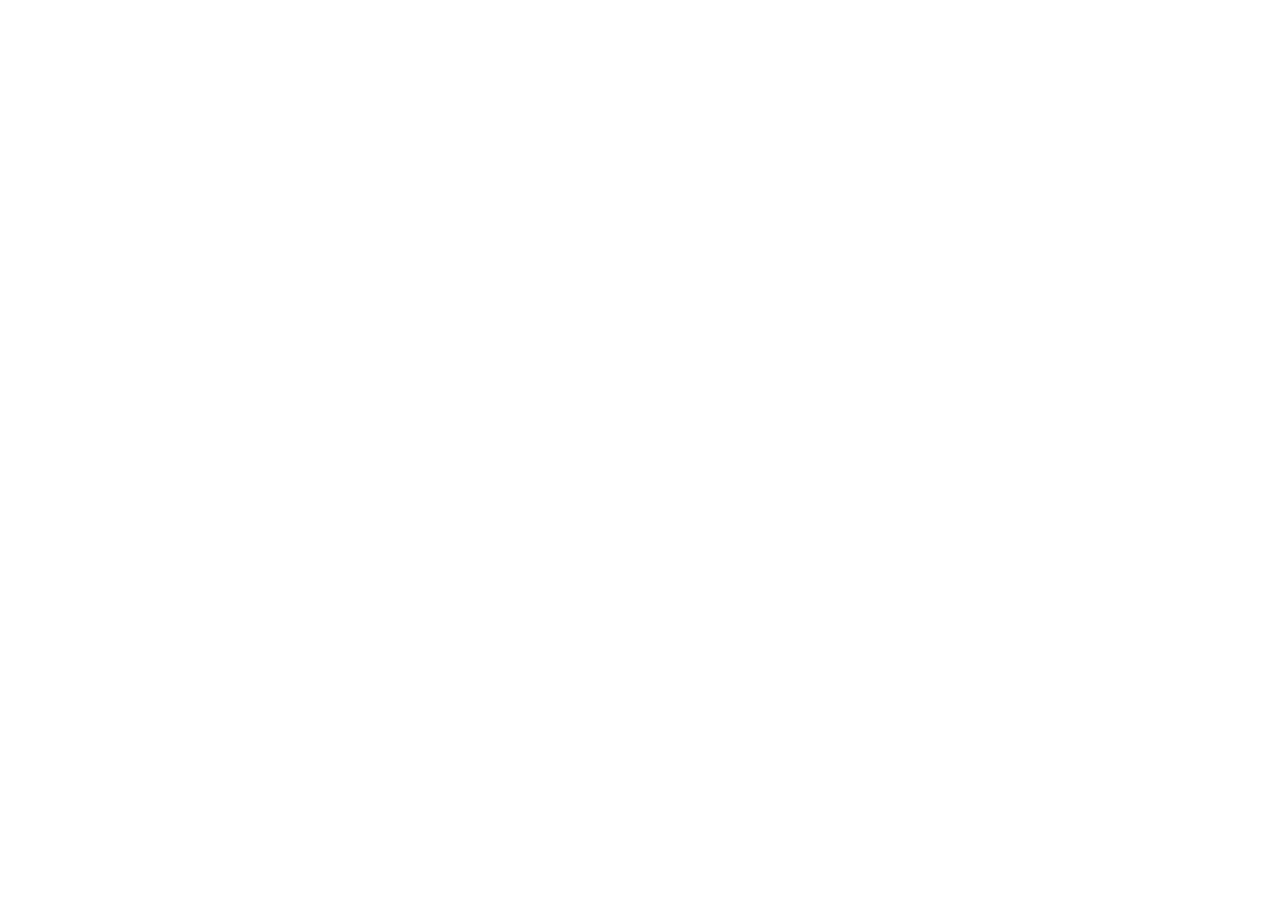
==== commit 310852e9: "Redirect http visitors to https Co-Authored-By: Claude Opus 5.5 <noreply@anthropic.com>" ====
--- a/index.html
+++ b/index.html
@@ -1,6 +1,7 @@
 <!doctype html>
 <html lang="en" dir="ltr">
 <head>
+<script>if(location.protocol==="http:"&&location.hostname!=="localhost")location.replace("https:"+location.href.slice(5))</script>
 <meta charset="utf-8">
 <meta name="viewport" content="width=device-width, initial-scale=1">
 <script>document.documentElement.classList.add('js')</script>
